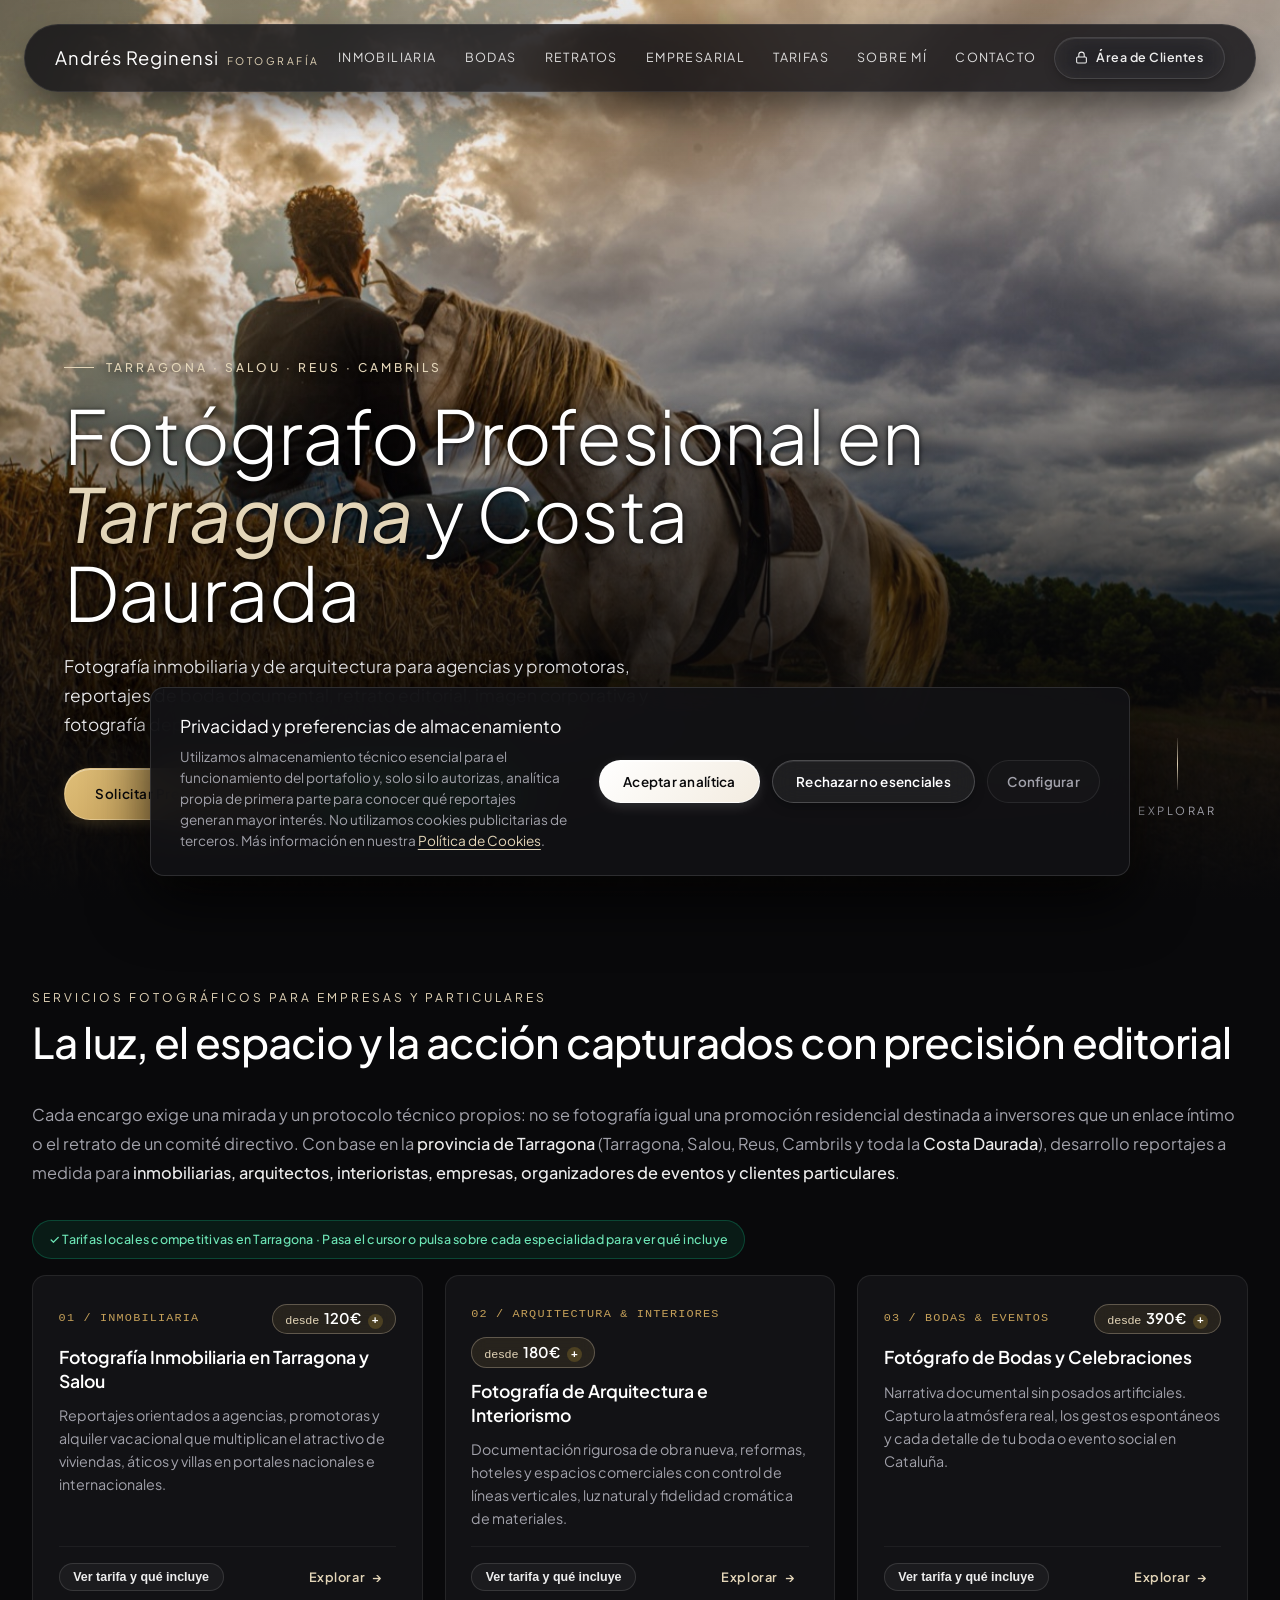
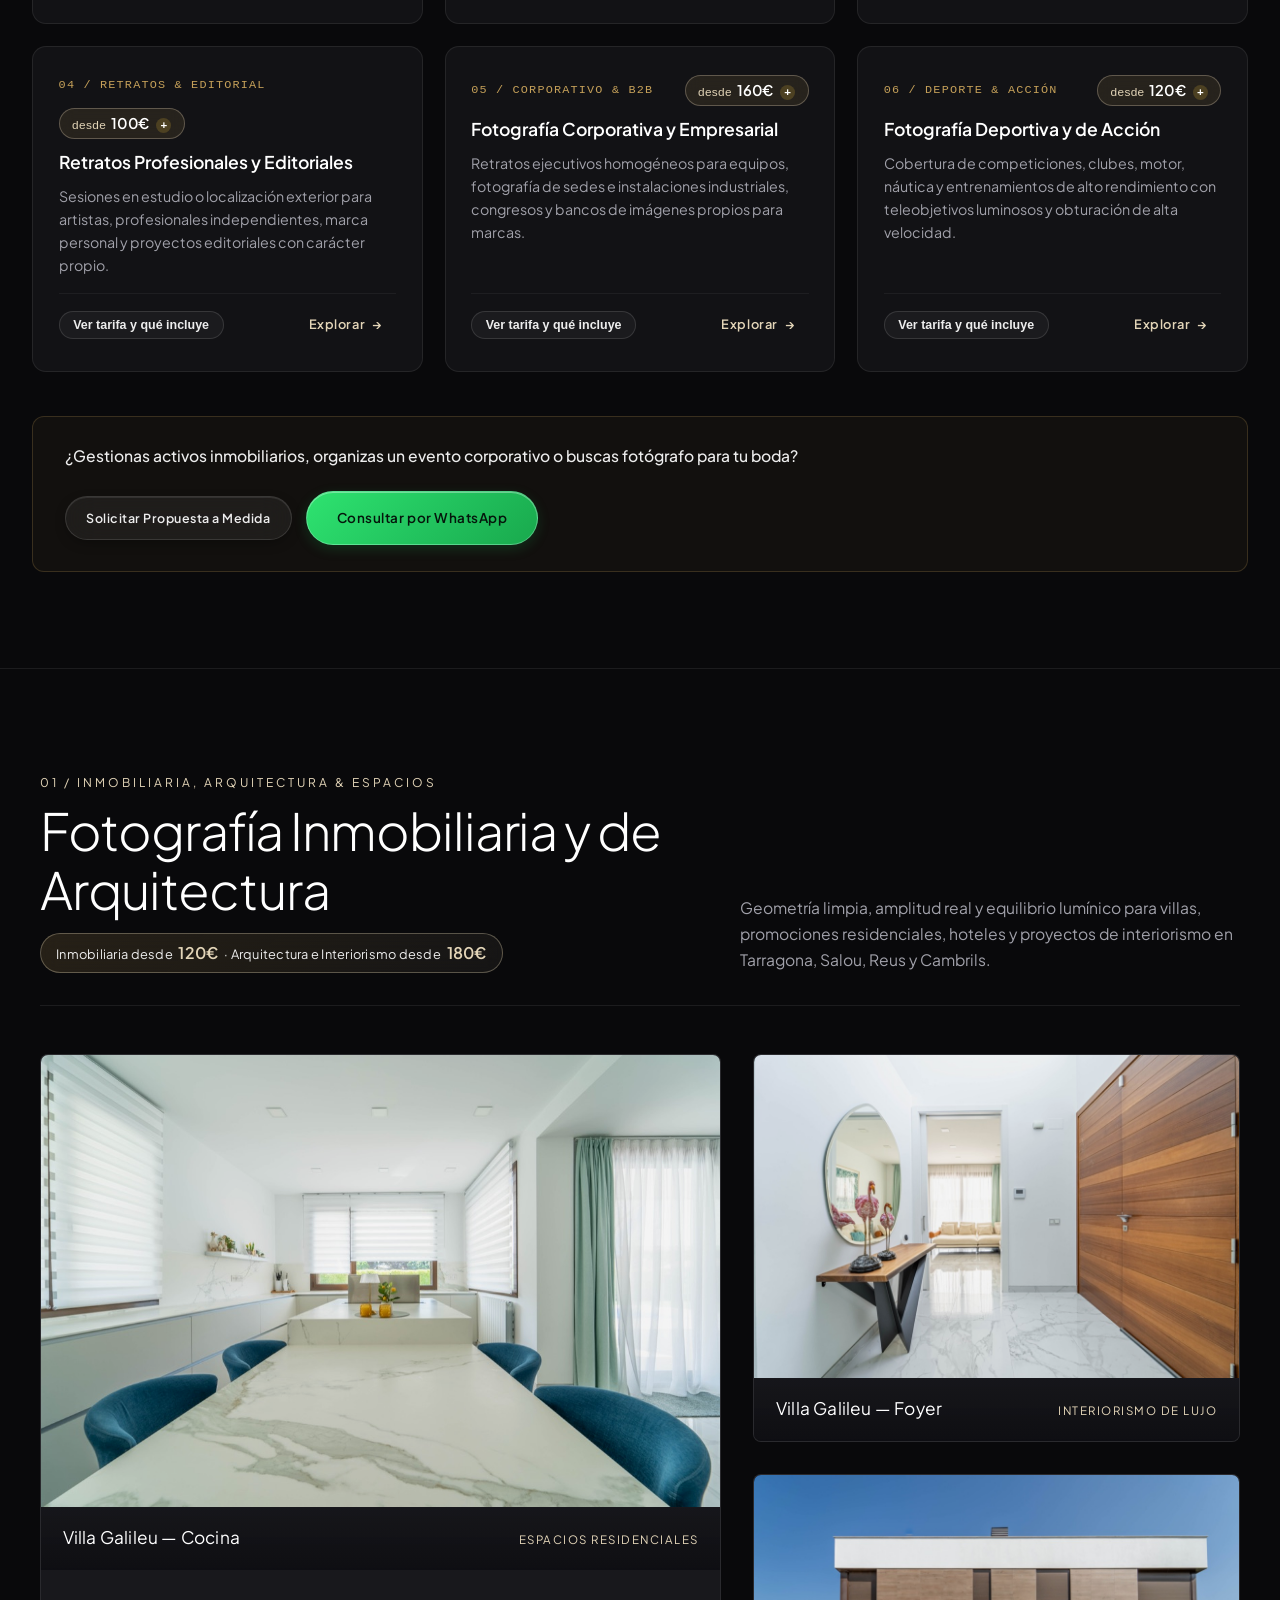
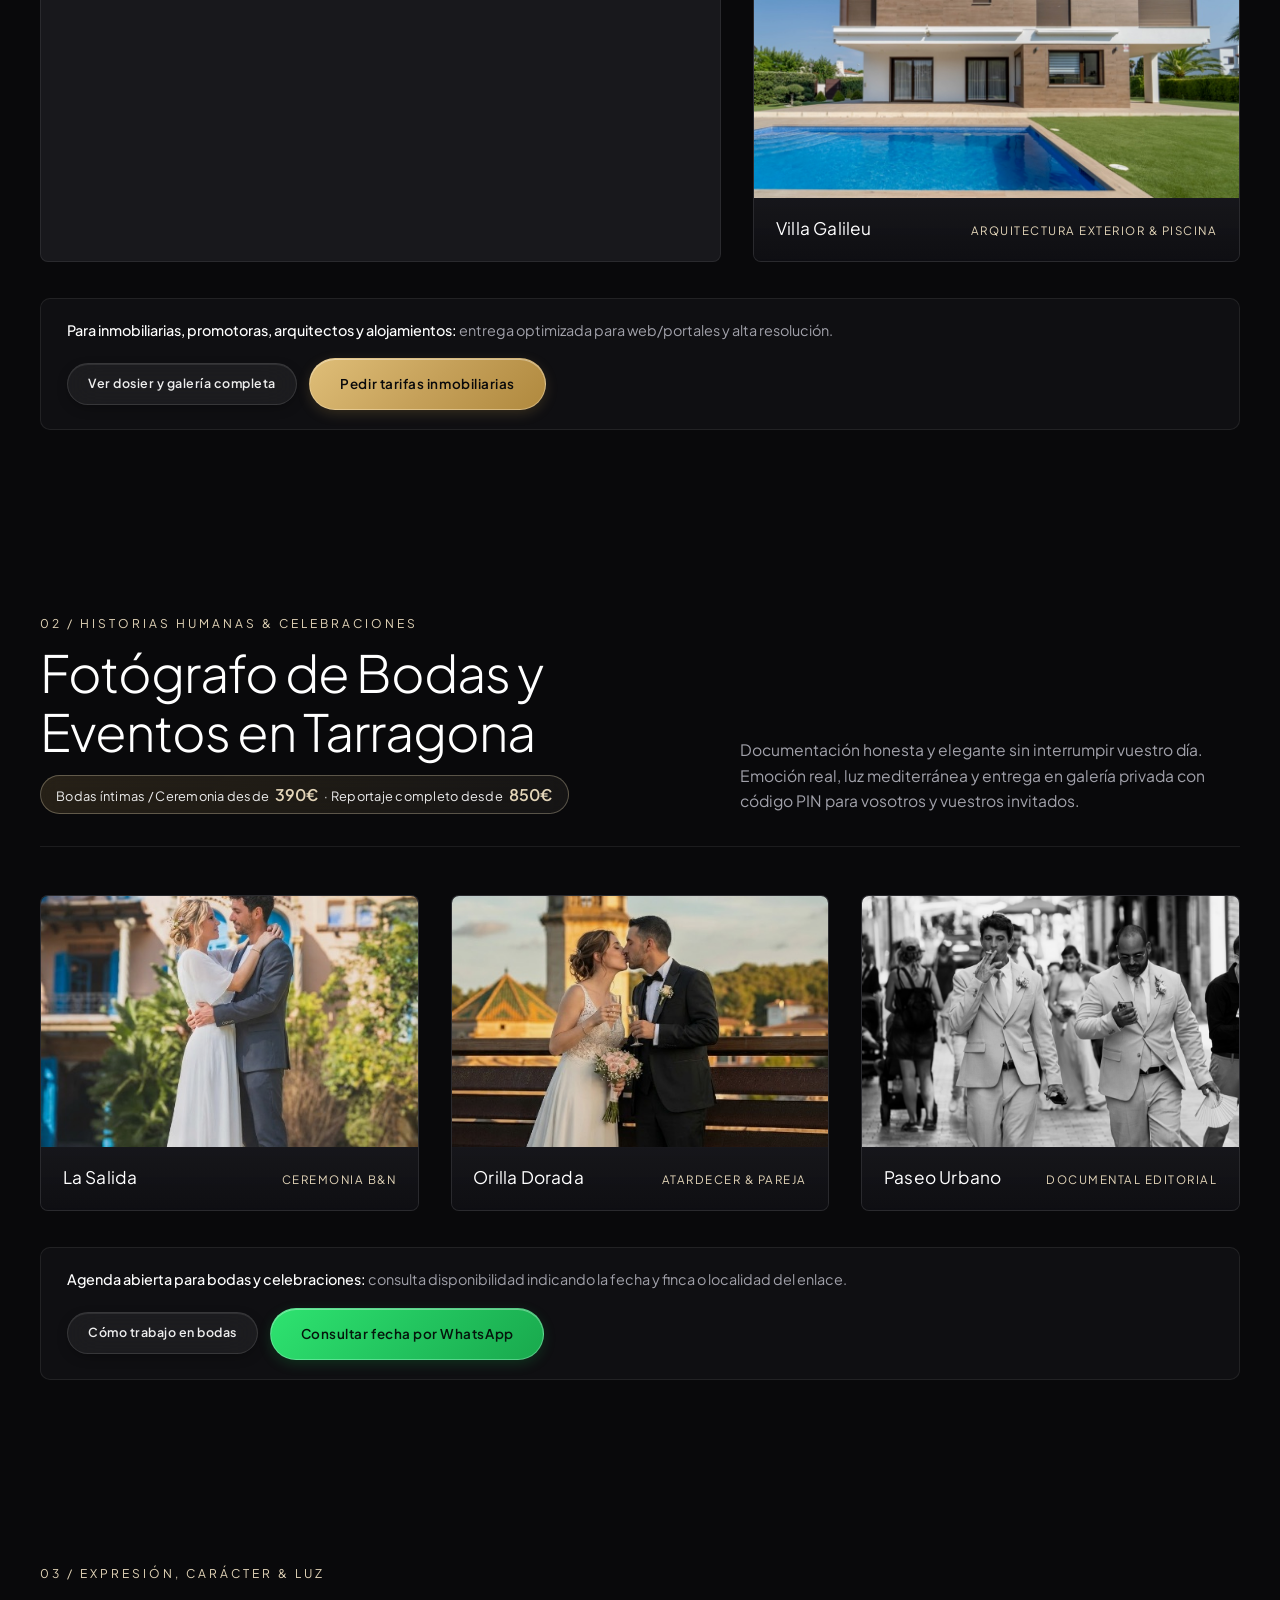
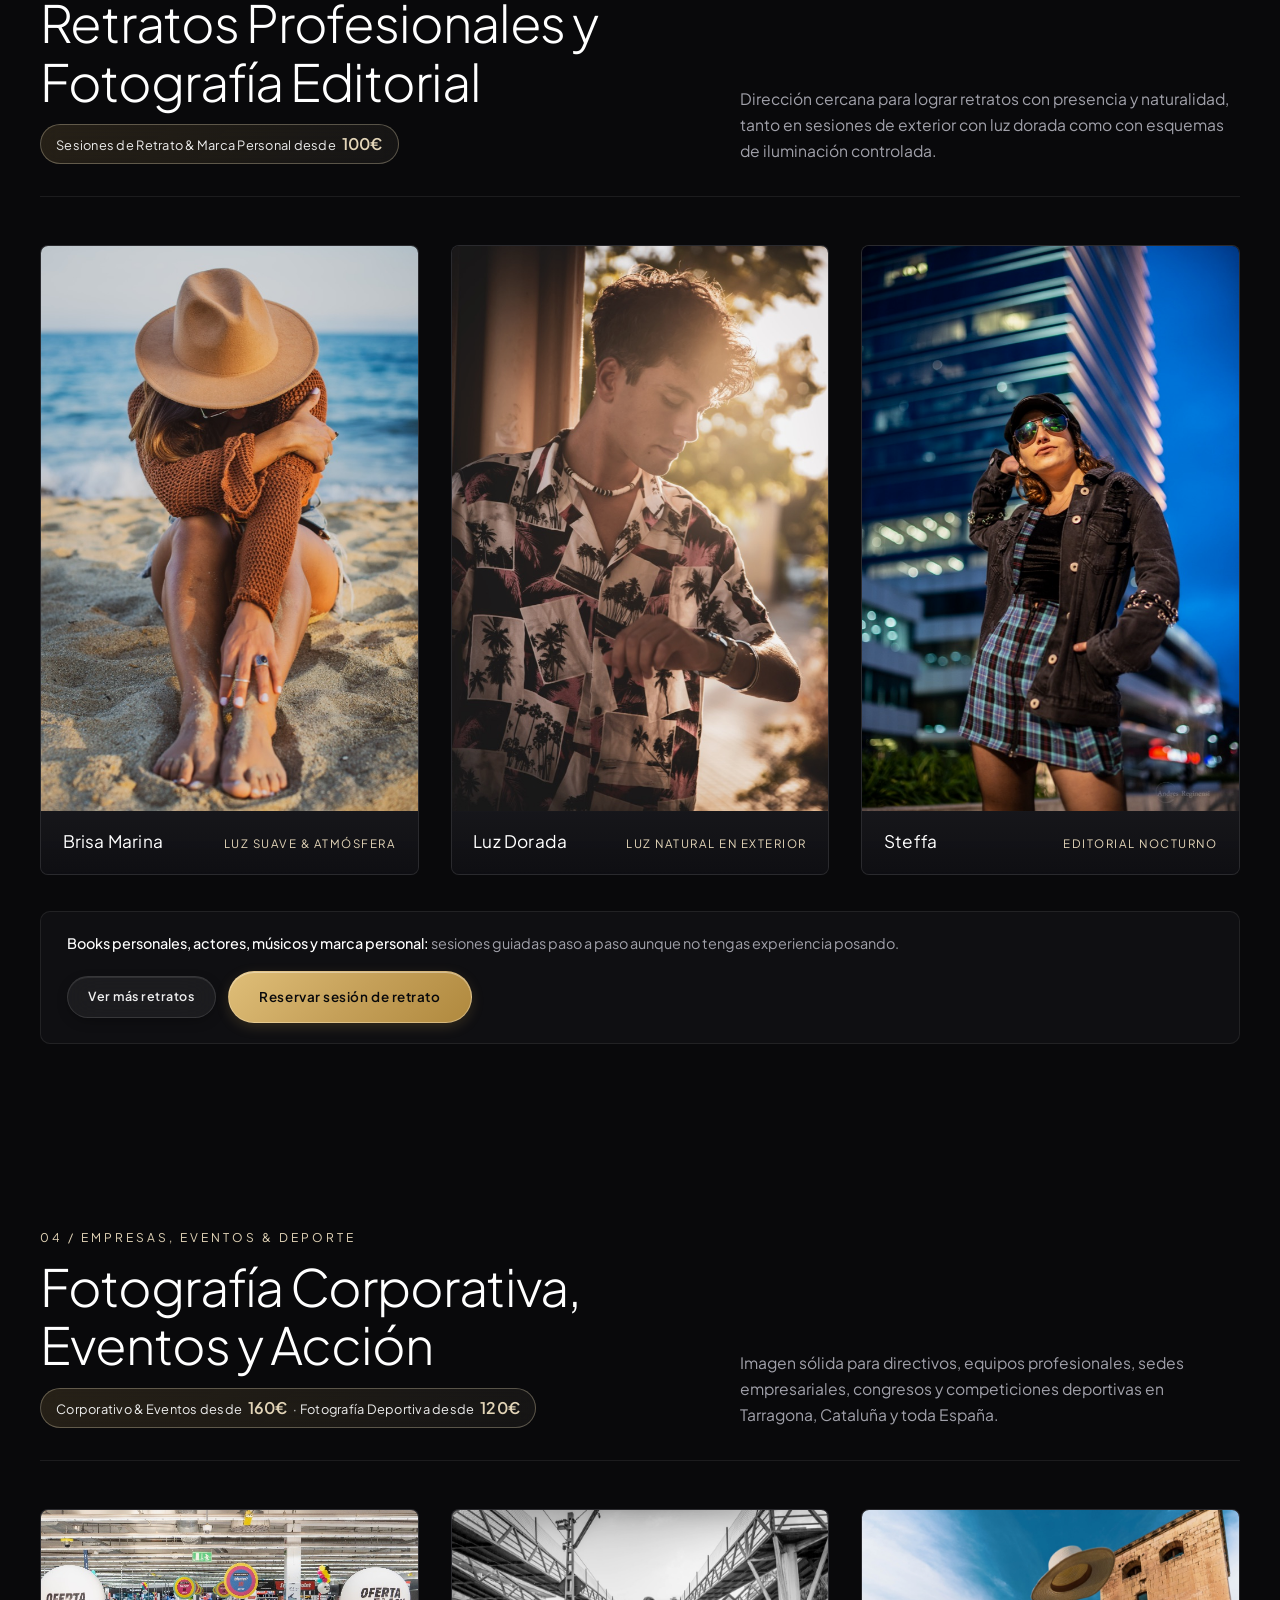
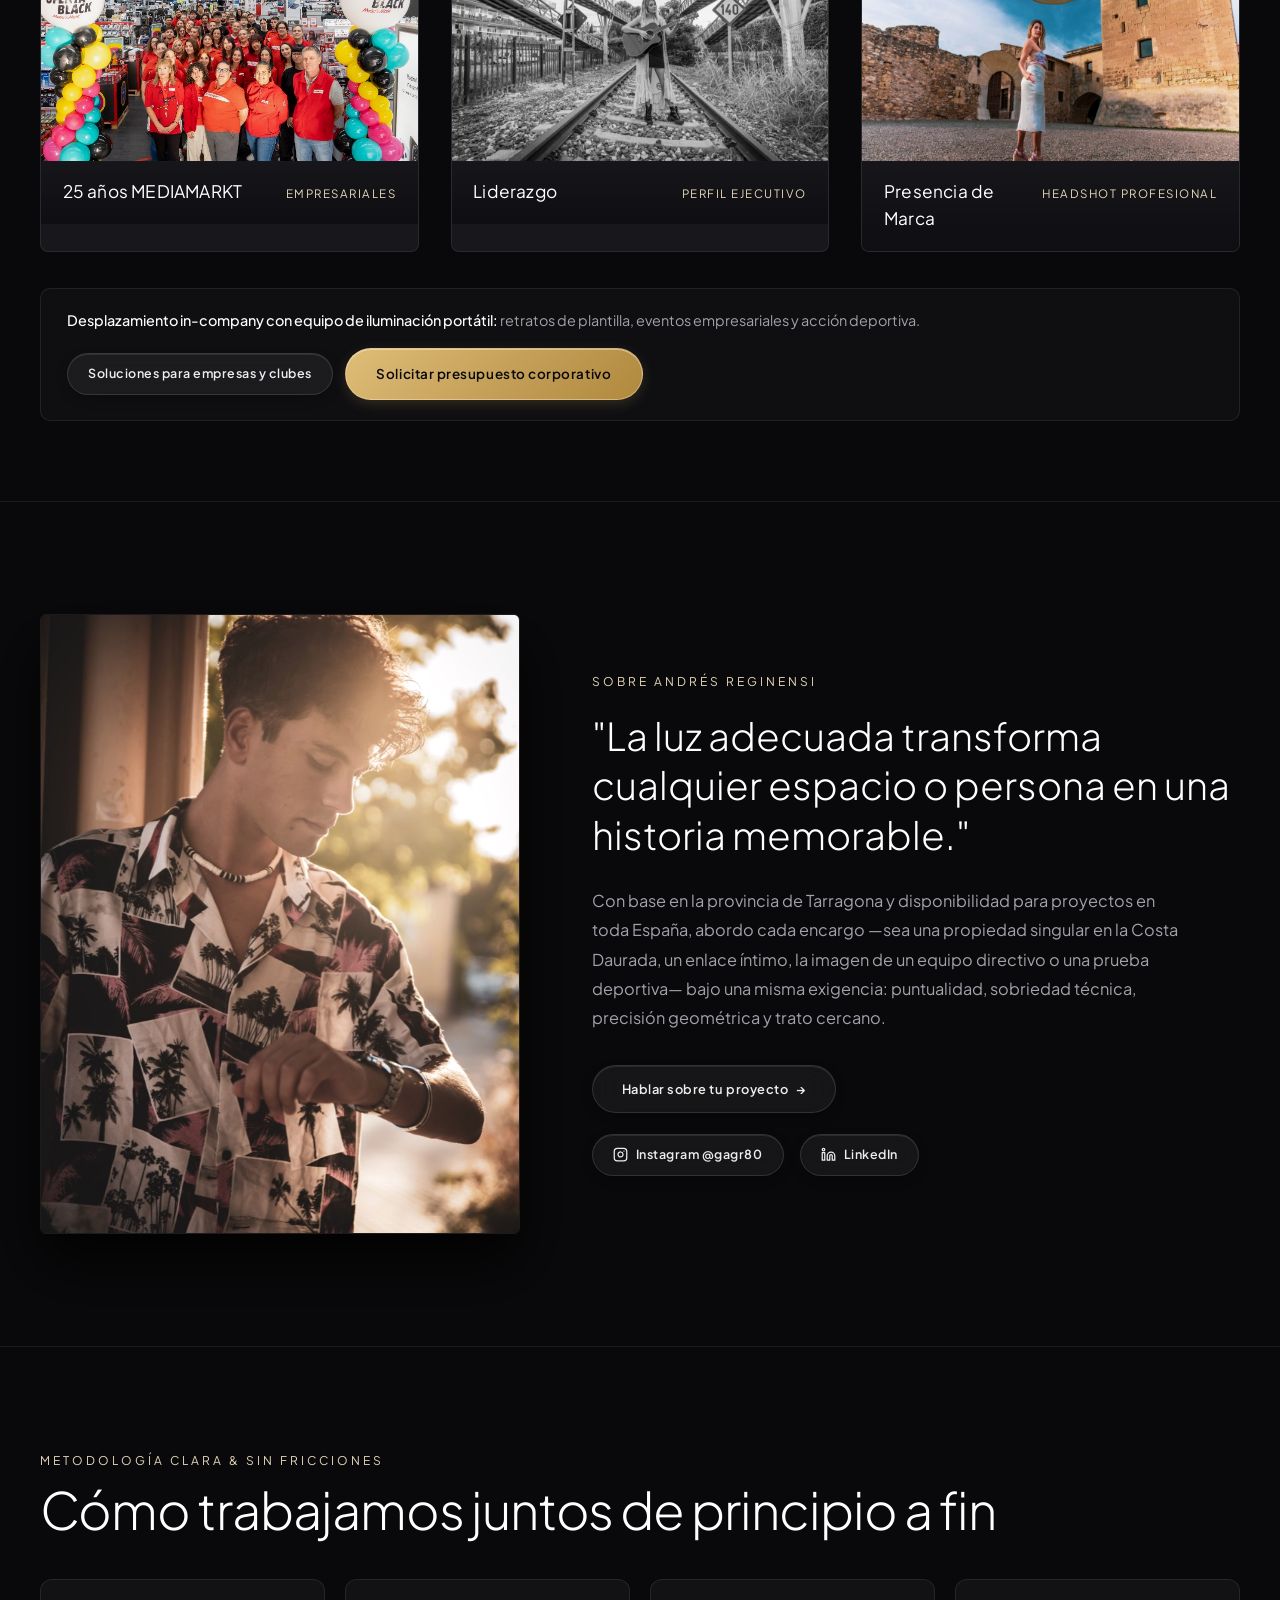
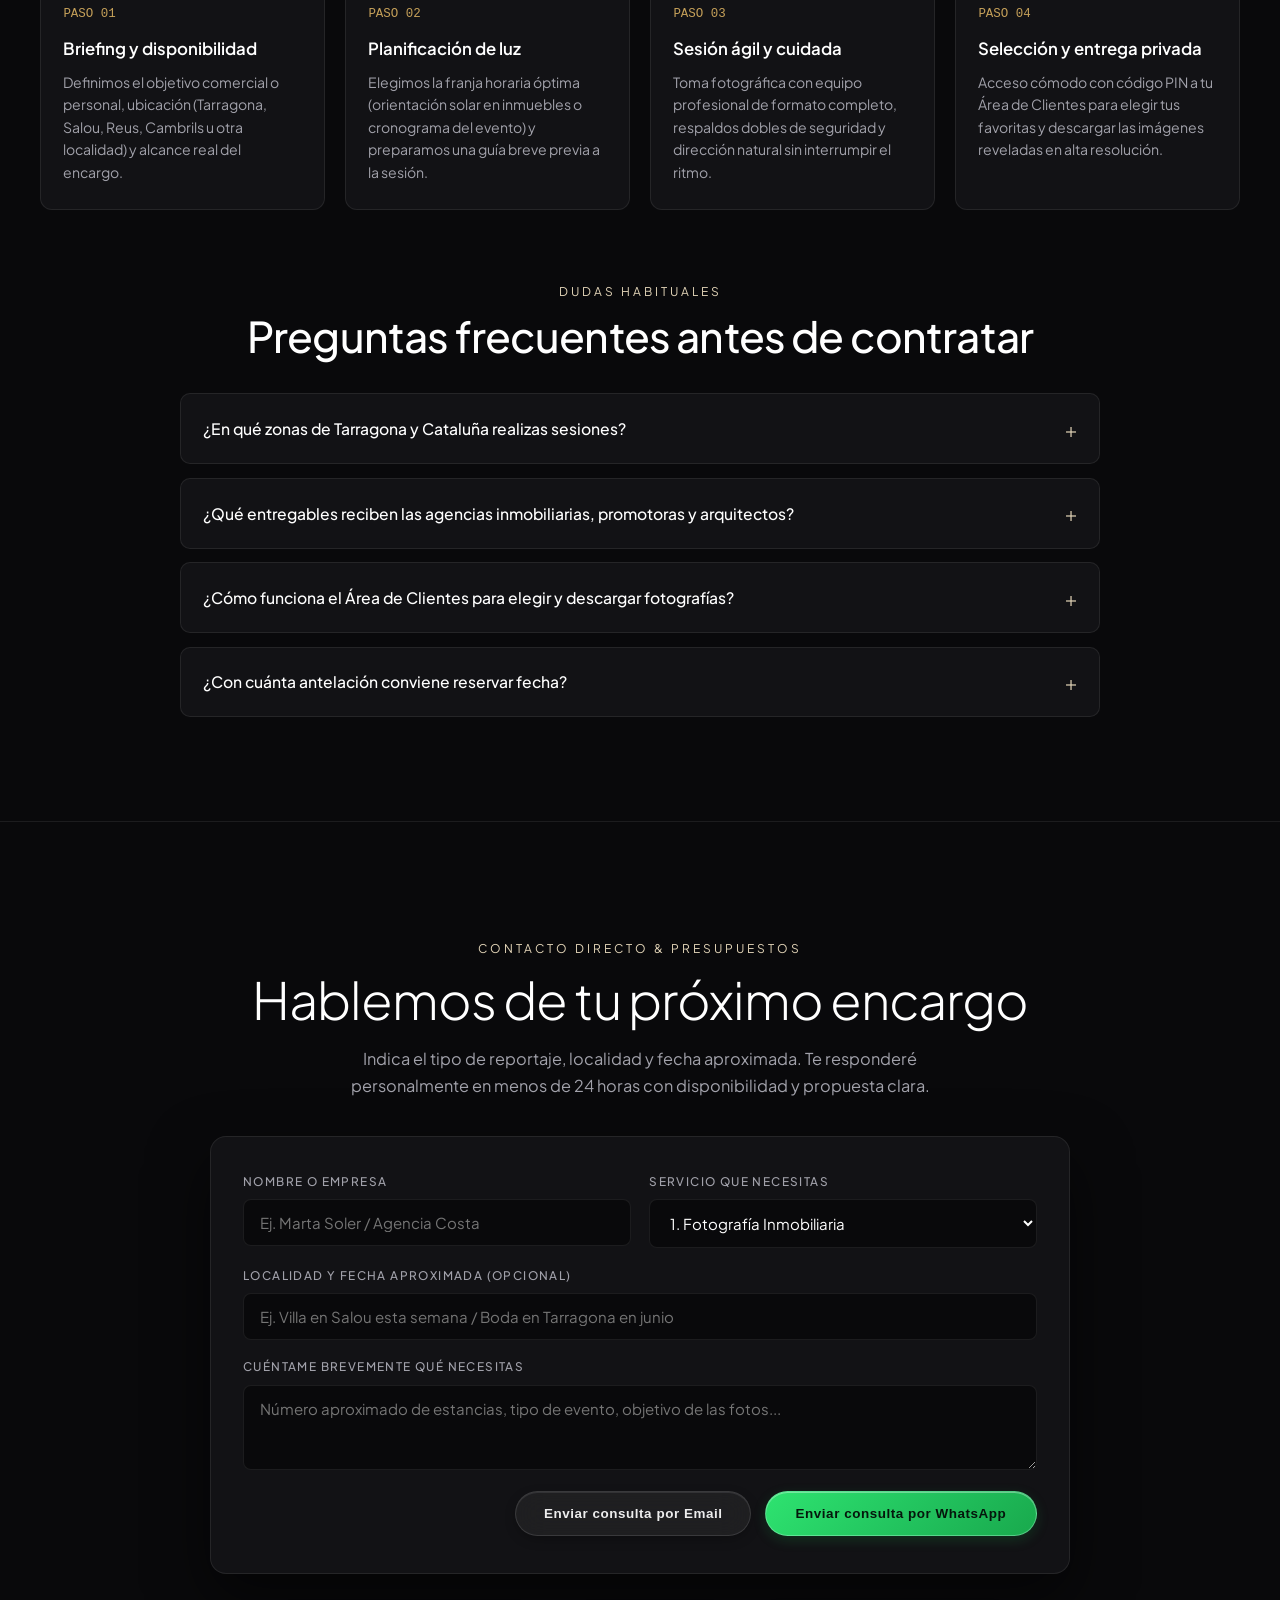
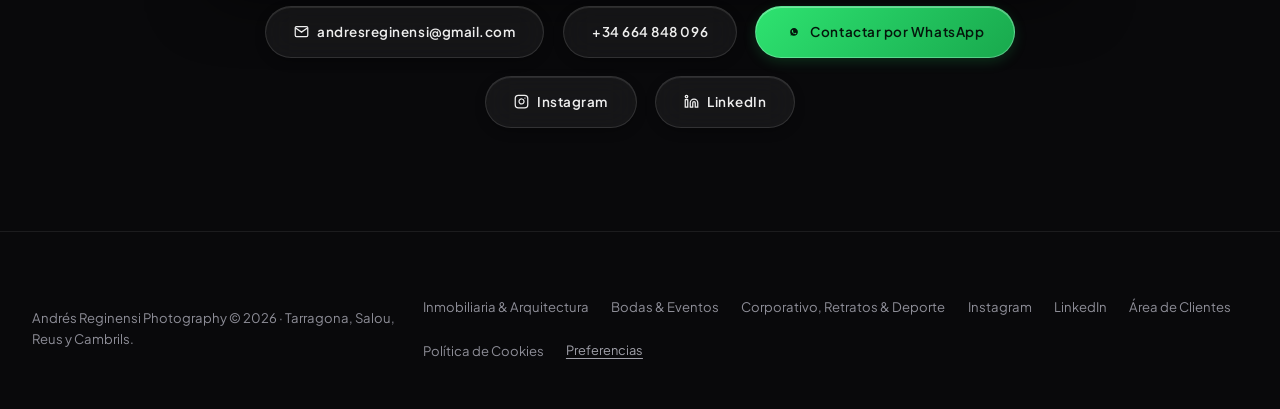
==== index.html @ 85770d1a "feat(pricing): integrate tariffs as interactive popups over the 6 discipline squares" ====
<!DOCTYPE html>
<html lang="es">
<head>
  <meta charset="UTF-8">
  <meta name="viewport" content="width=device-width, initial-scale=1.0">
  <meta name="description" content="Andrés Reginensi Photography: fotógrafo profesional en Tarragona, Salou, Reus y Cambrils. Fotografía inmobiliaria, arquitectura, bodas, retrato profesional, corporativa y deportiva.">
  <title>Fotógrafo Profesional en Tarragona, Salou y Costa Daurada | Andrés Reginensi</title>
  <link rel="canonical" href="https://andresreginensi.es/">

  <!-- Open Graph / WhatsApp / LinkedIn -->
  <meta property="og:type" content="website">
  <meta property="og:site_name" content="Andrés Reginensi Photography">
  <meta property="og:url" content="https://andresreginensi.es/">
  <meta property="og:title" content="Fotógrafo Profesional en Tarragona y Costa Daurada | Andrés Reginensi">
  <meta property="og:description" content="Fotografía inmobiliaria y arquitectura, reportajes de boda documental, retrato editorial, imagen corporativa y fotografía deportiva en la provincia de Tarragona.">
  <meta property="og:image" content="https://andresreginensi.es/assets/images/portada-1280w.jpg">
  <meta property="og:image:width" content="1280">
  <meta property="og:image:height" content="854">
  <meta property="og:image:alt" content="Retrato ecuestre editorial al atardecer por Andrés Reginensi Photography">
  <meta property="og:locale" content="es_ES">

  <!-- Tarjeta para compartir en redes -->
  <meta name="twitter:card" content="summary_large_image">
  <meta name="twitter:title" content="Fotógrafo Profesional en Tarragona y Costa Daurada | Andrés Reginensi">
  <meta name="twitter:description" content="Fotografía inmobiliaria, arquitectura, bodas, retrato profesional, empresas y deporte en Tarragona, Salou, Reus y Cambrils.">
  <meta name="twitter:image" content="https://andresreginensi.es/assets/images/portada-1280w.jpg">

  <!-- Datos Estructurados JSON-LD (Schema.org: Negocio Local + Servicios + FAQ) -->
  <script type="application/ld+json">
  {
    "@context": "https://schema.org",
    "@graph": [
      {
        "@type": ["LocalBusiness", "ProfessionalService"],
        "@id": "https://andresreginensi.es/#localbusiness",
        "name": "Andrés Reginensi Photography",
        "url": "https://andresreginensi.es/",
        "image": "https://andresreginensi.es/assets/images/portada-1280w.jpg",
        "telephone": "+34664848096",
        "email": "andresreginensi@gmail.com",
        "description": "Servicios de fotografía profesional en la provincia de Tarragona y Costa Daurada para agencias inmobiliarias, arquitectos, empresas, eventos y clientes particulares.",
        "address": {
          "@type": "PostalAddress",
          "addressLocality": "Tarragona",
          "addressRegion": "Tarragona",
          "addressCountry": "ES"
        },
        "areaServed": [
          { "@type": "City", "name": "Tarragona" },
          { "@type": "City", "name": "Salou" },
          { "@type": "City", "name": "Reus" },
          { "@type": "City", "name": "Cambrils" },
          { "@type": "City", "name": "Vila-seca" },
          { "@type": "AdministrativeArea", "name": "Costa Daurada" },
          { "@type": "AdministrativeArea", "name": "Cataluña" },
          { "@type": "Country", "name": "España" }
        ],
        "serviceType": [
          "Fotografía inmobiliaria",
          "Fotografía de arquitectura e interiores",
          "Fotografía de bodas y eventos",
          "Retratos profesionales y editoriales",
          "Fotografía corporativa y empresarial",
          "Fotografía deportiva y de acción"
        ],
        "sameAs": [
          "https://www.instagram.com/gagr80",
          "https://www.linkedin.com/in/gagr80/"
        ]
      },
      {
        "@type": "FAQPage",
        "@id": "https://andresreginensi.es/#faq",
        "mainEntity": [
          {
            "@type": "Question",
            "name": "¿En qué localidades trabajas habitualmente?",
            "acceptedAnswer": {
              "@type": "Answer",
              "text": "Trabajo de forma habitual en toda la provincia de Tarragona y la Costa Daurada —incluyendo Tarragona capital, Salou, Reus, Cambrils y Vila-seca—, con disponibilidad de desplazamiento a Barcelona, resto de Cataluña y encargos en toda España."
            }
          },
          {
            "@type": "Question",
            "name": "¿Qué incluye un reportaje de fotografía inmobiliaria o de arquitectura?",
            "acceptedAnswer": {
              "@type": "Answer",
              "text": "Incluye asesoramiento previo de preparación del espacio, toma con ópticas gran angular sin distorsión, corrección geométrica de verticales, control de rango dinámico (interior y vistas exteriores equilibradas) y entrega de archivos listos tanto para portales inmobiliarios y web como en alta resolución editorial."
            }
          },
          {
            "@type": "Question",
            "name": "¿Cómo se revisan y entregan las fotografías a los clientes?",
            "acceptedAnswer": {
              "@type": "Answer",
              "text": "Cada cliente dispone de acceso mediante código PIN al Área de Clientes de la web, donde puede visualizar cómodamente su sesión, seleccionar sus fotografías favoritas desde móvil u ordenador y descargar los archivos finales editados en alta resolución."
            }
          },
          {
            "@type": "Question",
            "name": "¿Cómo puedo consultar disponibilidad de fecha y solicitar presupuesto?",
            "acceptedAnswer": {
              "@type": "Answer",
              "text": "Puedes completar el formulario rápido al pie de la página indicando el tipo de servicio, ubicación y fecha aproximada, o contactar directamente por WhatsApp (+34 664 848 096) o correo electrónico (andresreginensi@gmail.com). Recibirás respuesta personalizada en menos de 24 horas."
            }
          }
        ]
      }
    ]
  }
  </script>

  <!-- Prioridad de carga LCP responsiva -->
  <link
    rel="preload"
    as="image"
    href="assets/images/portada.jpg"
    imagesrcset="assets/images/portada-800w.jpg 800w, assets/images/portada-1280w.jpg 1280w, assets/images/portada.jpg 2200w"
    imagesizes="100vw"
    fetchpriority="high"
  >

  <link rel="preconnect" href="https://fonts.googleapis.com">
  <link rel="preconnect" href="https://fonts.gstatic.com" crossorigin>
  <link href="https://fonts.googleapis.com/css2?family=Inter:wght@300;400;500;600&family=Plus+Jakarta+Sans:ital,wght@0,300;0,400;0,500;0,600;0,700;1,300;1,400&display=swap" rel="stylesheet">

  <link rel="stylesheet" href="assets/css/main.css?v=4">
  <link rel="stylesheet" href="assets/css/cookies.css?v=4">
</head>
<body>
  <a href="#contenido-principal" class="skip-link">Saltar al contenido principal</a>

  <!-- Navegación Flotante Minimalista -->
  <header class="site-header">
    <div class="header-inner">
      <a href="index.html" class="brand-logo" aria-label="Andrés Reginensi Fotografía — Inicio">
        <span class="brand-title">Andrés Reginensi</span>
        <span class="brand-subtitle">Fotografía</span>
      </a>

      <nav class="main-nav desktop-nav" aria-label="Navegación principal">
        <a href="#realestate" class="nav-link">Inmobiliaria</a>
        <a href="#bodas" class="nav-link">Bodas</a>
        <a href="#retratos" class="nav-link">Retratos</a>
        <a href="#empresarial" class="nav-link">Empresarial</a>
        <a href="#tarifas" class="nav-link">Tarifas</a>
        <a href="#sobre-mi" class="nav-link">Sobre Mí</a>
        <a href="#contacto" class="nav-link">Contacto</a>
      </nav>

      <div class="header-actions">
        <a href="proofing.html" class="btn-client-access desktop-only">
          <svg width="13" height="13" viewBox="0 0 24 24" fill="none" stroke="currentColor" stroke-width="2" aria-hidden="true">
            <rect x="3" y="11" width="18" height="11" rx="2" ry="2"></rect>
            <path d="M7 11V7a5 5 0 0 1 10 0v4"></path>
          </svg>
          Área de Clientes
        </a>

        <button type="button" class="mobile-menu-toggle" id="mobile-menu-toggle" aria-label="Abrir menú de navegación" aria-expanded="false" aria-controls="mobile-nav-drawer">
          <span class="hamburger-bar"></span>
          <span class="hamburger-bar"></span>
          <span class="hamburger-bar"></span>
        </button>
      </div>
    </div>
  </header>

  <!-- Cajón / Menú Móvil Fullscreen -->
  <div class="mobile-nav-drawer" id="mobile-nav-drawer" aria-hidden="true">
    <div class="mobile-nav-backdrop" id="mobile-nav-backdrop"></div>
    <div class="mobile-nav-panel">
      <div class="mobile-nav-top">
        <div class="brand-logo">
          <span class="brand-title">Andrés Reginensi</span>
          <span class="brand-subtitle">Fotografía</span>
        </div>
        <button type="button" class="mobile-nav-close" id="mobile-nav-close" aria-label="Cerrar menú">&times;</button>
      </div>

      <nav class="mobile-nav-links" aria-label="Menú móvil">
        <a href="#realestate" class="mobile-nav-link">
          <span class="nav-idx">01</span>
          <span class="nav-name">Inmobiliaria &amp; Arquitectura</span>
        </a>
        <a href="#bodas" class="mobile-nav-link">
          <span class="nav-idx">02</span>
          <span class="nav-name">Bodas &amp; Eventos</span>
        </a>
        <a href="#retratos" class="mobile-nav-link">
          <span class="nav-idx">03</span>
          <span class="nav-name">Retratos &amp; Editorial</span>
        </a>
        <a href="#empresarial" class="mobile-nav-link">
          <span class="nav-idx">04</span>
          <span class="nav-name">Corporativo &amp; Acción</span>
        </a>
        <a href="#tarifas" class="mobile-nav-link">
          <span class="nav-idx">05</span>
          <span class="nav-name">Tarifas &amp; Packs</span>
        </a>
        <a href="#sobre-mi" class="mobile-nav-link">
          <span class="nav-idx">06</span>
          <span class="nav-name">Sobre Mí</span>
        </a>
        <a href="#contacto" class="mobile-nav-link">
          <span class="nav-idx">07</span>
          <span class="nav-name">Presupuesto &amp; Contacto</span>
        </a>
      </nav>

      <div class="mobile-nav-actions">
        <a href="proofing.html" class="btn-mobile-client">
          <svg width="15" height="15" viewBox="0 0 24 24" fill="none" stroke="currentColor" stroke-width="2" aria-hidden="true">
            <rect x="3" y="11" width="18" height="11" rx="2" ry="2"></rect>
            <path d="M7 11V7a5 5 0 0 1 10 0v4"></path>
          </svg>
          Área de Clientes (Selección)
        </a>
        <a href="https://wa.me/34664848096?text=Hola%20Andr%C3%A9s,%20me%20gustar%C3%ADa%20consultar%20un%20presupuesto" class="btn-mobile-whatsapp" target="_blank" rel="noopener">
          <svg width="16" height="16" viewBox="0 0 24 24" fill="currentColor" aria-hidden="true">
            <path d="M12.031 6.172c-3.181 0-5.767 2.586-5.768 5.766-.001 1.298.38 2.27 1.019 3.287l-.582 2.128 2.182-.573c.978.58 1.911.928 3.145.929 3.178 0 5.767-2.587 5.768-5.766.001-3.187-2.575-5.77-5.764-5.771zm3.392 8.244c-.144.405-.837.774-1.17.824-.312.045-.694.067-2.072-.502-1.637-.677-2.704-2.34-2.787-2.451-.082-.111-.664-.882-.664-1.682 0-.8.419-1.194.568-1.354.149-.16.326-.2.435-.2.11 0 .219.001.315.006.102.005.239-.039.373.284.144.35.49 1.194.533 1.282.043.088.072.19.014.305-.058.115-.087.187-.174.289-.087.102-.183.228-.261.306-.088.087-.179.182-.077.357.102.175.454.748.974 1.211.669.596 1.233.78 1.408.868.175.088.277.073.38-.044.102-.117.437-.51.554-.685.117-.175.233-.146.393-.087.16.058 1.017.48 1.192.568.175.088.291.131.335.204.044.073.044.423-.1 1.028z"/>
          </svg>
          Chatear por WhatsApp
        </a>
        <div style="display: grid; grid-template-columns: 1fr 1fr; gap: 0.65rem;">
          <a href="https://www.instagram.com/gagr80" class="btn-mobile-client" target="_blank" rel="noopener noreferrer" aria-label="Instagram de Andrés Reginensi">
            Instagram
          </a>
          <a href="https://www.linkedin.com/in/gagr80/" class="btn-mobile-client" target="_blank" rel="noopener noreferrer" aria-label="LinkedIn de Andrés Reginensi">
            LinkedIn
          </a>
        </div>
      </div>
    </div>
  </div>

  <main id="contenido-principal">
    <!-- HERO CINEMÁTICO INMERSIVO -->
    <section class="hero-section">
      <div class="hero-backdrop">
        <img
          src="assets/images/portada.jpg"
          srcset="assets/images/portada-800w.jpg 800w, assets/images/portada-1280w.jpg 1280w, assets/images/portada.jpg 2200w"
          sizes="100vw"
          alt="Retrato editorial junto a un caballo blanco al atardecer por Andrés Reginensi"
          width="2200"
          height="1468"
          fetchpriority="high"
          decoding="async"
        >
      </div>
      <div class="hero-overlay"></div>

      <div class="hero-content">
        <div class="hero-title-group">
          <span class="hero-meta">Tarragona · Salou · Reus · Cambrils</span>
          <h1 class="hero-headline">
            Fotógrafo Profesional en <em>Tarragona</em> y Costa Daurada
          </h1>
          <p class="hero-description">
            Fotografía inmobiliaria y de arquitectura para agencias y promotoras, reportajes de boda documental, retrato editorial, imagen corporativa y fotografía deportiva con rigor técnico y estética contemporánea.
          </p>
          <div class="hero-cta-row">
            <a href="#contacto" class="btn-primary-gold" data-track="hero_cta_quote">Solicitar Presupuesto <span class="btn-arrow" aria-hidden="true">&rarr;</span></a>
            <a href="https://wa.me/34664848096?text=Hola%20Andr%C3%A9s,%20me%20gustar%C3%ADa%20consultar%20disponibilidad%20y%20presupuesto" target="_blank" rel="noopener" class="btn-whatsapp-action" data-track="hero_cta_whatsapp">WhatsApp Directo <span class="btn-arrow" aria-hidden="true">&rarr;</span></a>
          </div>
        </div>

        <a href="#sobre-el-estudio" class="scroll-indicator" aria-label="Descubrir servicios fotográficos">
          <div class="scroll-line"></div>
          <span>Explorar</span>
        </a>
      </div>
    </section>

    <!-- INTRODUCCIÓN SEO & 6 SERVICIOS PRINCIPALES -->
    <section class="seo-intro-section" id="sobre-el-estudio">
      <div class="seo-intro-container reveal">
        <div class="seo-intro-header">
          <span class="discipline-index">Servicios Fotográficos para Empresas y Particulares</span>
          <h2 class="seo-intro-title">La luz, el espacio y la acción capturados con precisión editorial</h2>
        </div>

        <div class="seo-intro-body">
          <p>
            Cada encargo exige una mirada y un protocolo técnico propios: no se fotografía igual una promoción residencial destinada a inversores que un enlace íntimo o el retrato de un comité directivo. Con base en la <strong>provincia de Tarragona</strong> (Tarragona, Salou, Reus, Cambrils y toda la <strong>Costa Daurada</strong>), desarrollo reportajes a medida para <strong>inmobiliarias, arquitectos, interioristas, empresas, organizadores de eventos y clientes particulares</strong>.
          </p>

          <div class="seo-cards-toolbar" id="tarifas">
            <span class="pricing-market-badge">&#10003; Tarifas locales competitivas en Tarragona &middot; Pasa el cursor o pulsa sobre cada especialidad para ver qué incluye</span>
          </div>

          <div class="seo-cards-grid">
            <!-- 01 / INMOBILIARIA -->
            <article class="seo-card" tabindex="0">
              <div>
                <div class="seo-card-top">
                  <span class="seo-card-num">01 / INMOBILIARIA</span>
                  <button type="button" class="price-pill" data-popup-trigger aria-expanded="false">desde <strong>120€</strong> <span class="price-pill-plus" aria-hidden="true">+</span></button>
                </div>
                <h3 class="seo-card-h3">Fotografía Inmobiliaria en Tarragona y Salou</h3>
                <p>Reportajes orientados a agencias, promotoras y alquiler vacacional que multiplican el atractivo de viviendas, áticos y villas en portales nacionales e internacionales.</p>
              </div>
              <div class="seo-card-footer">
                <button type="button" class="seo-card-tariff-btn" data-popup-trigger>Ver tarifa y qué incluye</button>
                <a href="fotografia-inmobiliaria-tarragona.html" class="seo-card-link">Explorar <span class="btn-arrow" aria-hidden="true">&rarr;</span></a>
              </div>

              <!-- POP-UP DE TARIFA SOBRE EL CUADRADO 01 -->
              <div class="seo-card-popup" role="dialog" aria-label="Tarifa Fotografía Inmobiliaria">
                <div>
                  <div class="seo-popup-header">
                    <span class="seo-card-num">01 / TARIFA INMOBILIARIA</span>
                    <button type="button" class="seo-popup-close" data-popup-close aria-label="Cerrar detalle de tarifa">&times;</button>
                  </div>
                  <div class="seo-popup-price-row">
                    <span class="pricing-from">desde</span>
                    <span class="pricing-value">120€</span>
                    <span class="pricing-unit">/ inmueble</span>
                  </div>
                  <p class="seo-popup-desc">Para agencias inmobiliarias, propietarios y alquiler vacacional en Tarragona y Costa Daurada.</p>
                  <ul class="pricing-features">
                    <li>Ópticas gran angular sin distorsión y verticales corregidas</li>
                    <li>Control de rango dinámico (interior y vistas exteriores)</li>
                    <li>Doble entrega: web/portales (Idealista, Airbnb) + Alta Res.</li>
                    <li>Descuentos por volumen para carteras de agencias</li>
                  </ul>
                </div>
                <div class="seo-popup-actions">
                  <a href="#contacto" class="btn-primary-gold seo-popup-cta" data-select-service="Fotografía Inmobiliaria / Arquitectura">Solicitar esta tarifa <span class="btn-arrow" aria-hidden="true">&rarr;</span></a>
                  <a href="fotografia-inmobiliaria-tarragona.html" class="seo-popup-sublink">Ver galería completa</a>
                </div>
              </div>
            </article>

            <!-- 02 / ARQUITECTURA & INTERIORES -->
            <article class="seo-card" tabindex="0">
              <div>
                <div class="seo-card-top">
                  <span class="seo-card-num">02 / ARQUITECTURA &amp; INTERIORES</span>
                  <button type="button" class="price-pill" data-popup-trigger aria-expanded="false">desde <strong>180€</strong> <span class="price-pill-plus" aria-hidden="true">+</span></button>
                </div>
                <h3 class="seo-card-h3">Fotografía de Arquitectura e Interiorismo</h3>
                <p>Documentación rigurosa de obra nueva, reformas, hoteles y espacios comerciales con control de líneas verticales, luz natural y fidelidad cromática de materiales.</p>
              </div>
              <div class="seo-card-footer">
                <button type="button" class="seo-card-tariff-btn" data-popup-trigger>Ver tarifa y qué incluye</button>
                <a href="fotografia-inmobiliaria-tarragona.html#arquitectura-interiores" class="seo-card-link">Explorar <span class="btn-arrow" aria-hidden="true">&rarr;</span></a>
              </div>

              <!-- POP-UP DE TARIFA SOBRE EL CUADRADO 02 -->
              <div class="seo-card-popup" role="dialog" aria-label="Tarifa Fotografía de Arquitectura e Interiorismo">
                <div>
                  <div class="seo-popup-header">
                    <span class="seo-card-num">02 / TARIFA ARQUITECTURA</span>
                    <button type="button" class="seo-popup-close" data-popup-close aria-label="Cerrar detalle de tarifa">&times;</button>
                  </div>
                  <div class="seo-popup-price-row">
                    <span class="pricing-from">desde</span>
                    <span class="pricing-value">180€</span>
                    <span class="pricing-unit">/ proyecto</span>
                  </div>
                  <p class="seo-popup-desc">Reportajes de autor para estudios de arquitectura, interioristas, constructoras, villas y hoteles.</p>
                  <ul class="pricing-features">
                    <li>Planificación según orientación solar y hora azul / crepúsculo</li>
                    <li>Vistas generales y encuadres de detalle constructivo</li>
                    <li>Fidelidad cromática de materiales e iluminación técnica</li>
                    <li>Entrega en alta resolución para dosieres, prensa y premios</li>
                  </ul>
                </div>
                <div class="seo-popup-actions">
                  <a href="#contacto" class="btn-primary-gold seo-popup-cta" data-select-service="Fotografía Inmobiliaria / Arquitectura">Solicitar esta tarifa <span class="btn-arrow" aria-hidden="true">&rarr;</span></a>
                  <a href="fotografia-inmobiliaria-tarragona.html#arquitectura-interiores" class="seo-popup-sublink">Ver proyectos</a>
                </div>
              </div>
            </article>

            <!-- 03 / BODAS & EVENTOS -->
            <article class="seo-card" tabindex="0">
              <div>
                <div class="seo-card-top">
                  <span class="seo-card-num">03 / BODAS &amp; EVENTOS</span>
                  <button type="button" class="price-pill" data-popup-trigger aria-expanded="false">desde <strong>390€</strong> <span class="price-pill-plus" aria-hidden="true">+</span></button>
                </div>
                <h3 class="seo-card-h3">Fotógrafo de Bodas y Celebraciones</h3>
                <p>Narrativa documental sin posados artificiales. Capturo la atmósfera real, los gestos espontáneos y cada detalle de tu boda o evento social en Cataluña.</p>
              </div>
              <div class="seo-card-footer">
                <button type="button" class="seo-card-tariff-btn" data-popup-trigger>Ver tarifa y qué incluye</button>
                <a href="fotografo-bodas-tarragona.html" class="seo-card-link">Explorar <span class="btn-arrow" aria-hidden="true">&rarr;</span></a>
              </div>

              <!-- POP-UP DE TARIFA SOBRE EL CUADRADO 03 -->
              <div class="seo-card-popup" role="dialog" aria-label="Tarifa Fotografía de Bodas y Eventos">
                <div>
                  <div class="seo-popup-header">
                    <span class="seo-card-num">03 / TARIFA BODAS &amp; EVENTOS</span>
                    <button type="button" class="seo-popup-close" data-popup-close aria-label="Cerrar detalle de tarifa">&times;</button>
                  </div>
                  <div class="seo-popup-price-row">
                    <span class="pricing-from">desde</span>
                    <span class="pricing-value">390€</span>
                    <span class="pricing-unit">íntima &middot; completa desde 850€</span>
                  </div>
                  <p class="seo-popup-desc">Cobertura documental y espontánea en masías, fincas y ceremonias en Tarragona y Cataluña.</p>
                  <ul class="pricing-features">
                    <li>Boda íntima / civil (desde 390€) o día completo (desde 850€)</li>
                    <li>Reunión previa y planificación personalizada sin prisas</li>
                    <li>Edición individual en color y blanco y negro atemporal</li>
                    <li>Galería privada con PIN en alta resolución sin marcas de agua</li>
                  </ul>
                </div>
                <div class="seo-popup-actions">
                  <a href="#contacto" class="btn-primary-gold seo-popup-cta" data-select-service="Reportaje de Boda / Evento Social">Consultar fecha y tarifa <span class="btn-arrow" aria-hidden="true">&rarr;</span></a>
                  <a href="fotografo-bodas-tarragona.html" class="seo-popup-sublink">Ver bodas</a>
                </div>
              </div>
            </article>

            <!-- 04 / RETRATOS & EDITORIAL -->
            <article class="seo-card" tabindex="0">
              <div>
                <div class="seo-card-top">
                  <span class="seo-card-num">04 / RETRATOS &amp; EDITORIAL</span>
                  <button type="button" class="price-pill" data-popup-trigger aria-expanded="false">desde <strong>100€</strong> <span class="price-pill-plus" aria-hidden="true">+</span></button>
                </div>
                <h3 class="seo-card-h3">Retratos Profesionales y Editoriales</h3>
                <p>Sesiones en estudio o localización exterior para artistas, profesionales independientes, marca personal y proyectos editoriales con carácter propio.</p>
              </div>
              <div class="seo-card-footer">
                <button type="button" class="seo-card-tariff-btn" data-popup-trigger>Ver tarifa y qué incluye</button>
                <a href="fotografia-corporativa-retratos-tarragona.html#retrato-editorial" class="seo-card-link">Explorar <span class="btn-arrow" aria-hidden="true">&rarr;</span></a>
              </div>

              <!-- POP-UP DE TARIFA SOBRE EL CUADRADO 04 -->
              <div class="seo-card-popup" role="dialog" aria-label="Tarifa Retratos Profesionales y Editoriales">
                <div>
                  <div class="seo-popup-header">
                    <span class="seo-card-num">04 / TARIFA RETRATOS</span>
                    <button type="button" class="seo-popup-close" data-popup-close aria-label="Cerrar detalle de tarifa">&times;</button>
                  </div>
                  <div class="seo-popup-price-row">
                    <span class="pricing-from">desde</span>
                    <span class="pricing-value">100€</span>
                    <span class="pricing-unit">/ sesión</span>
                  </div>
                  <p class="seo-popup-desc">Ideal para marca personal, LinkedIn, artistas, actores, músicos y books en exterior o estudio.</p>
                  <ul class="pricing-features">
                    <li>Sesión guiada de 60–90 min en localización o estudio</li>
                    <li>Dirección de pose natural y asesoramiento de estilismo</li>
                    <li>Galería privada con PIN para seleccionar tus favoritas</li>
                    <li>Edición editorial de piel, color y blanco y negro</li>
                  </ul>
                </div>
                <div class="seo-popup-actions">
                  <a href="#contacto" class="btn-primary-gold seo-popup-cta" data-select-service="Retrato Profesional / Editorial / Book">Reservar sesión <span class="btn-arrow" aria-hidden="true">&rarr;</span></a>
                  <a href="fotografia-corporativa-retratos-tarragona.html#retrato-editorial" class="seo-popup-sublink">Ver retratos</a>
                </div>
              </div>
            </article>

            <!-- 05 / CORPORATIVO & B2B -->
            <article class="seo-card" tabindex="0">
              <div>
                <div class="seo-card-top">
                  <span class="seo-card-num">05 / CORPORATIVO &amp; B2B</span>
                  <button type="button" class="price-pill" data-popup-trigger aria-expanded="false">desde <strong>160€</strong> <span class="price-pill-plus" aria-hidden="true">+</span></button>
                </div>
                <h3 class="seo-card-h3">Fotografía Corporativa y Empresarial</h3>
                <p>Retratos ejecutivos homogéneos para equipos, fotografía de sedes e instalaciones industriales, congresos y bancos de imágenes propios para marcas.</p>
              </div>
              <div class="seo-card-footer">
                <button type="button" class="seo-card-tariff-btn" data-popup-trigger>Ver tarifa y qué incluye</button>
                <a href="fotografia-corporativa-retratos-tarragona.html" class="seo-card-link">Explorar <span class="btn-arrow" aria-hidden="true">&rarr;</span></a>
              </div>

              <!-- POP-UP DE TARIFA SOBRE EL CUADRADO 05 -->
              <div class="seo-card-popup" role="dialog" aria-label="Tarifa Fotografía Corporativa y Empresarial">
                <div>
                  <div class="seo-popup-header">
                    <span class="seo-card-num">05 / TARIFA CORPORATIVA</span>
                    <button type="button" class="seo-popup-close" data-popup-close aria-label="Cerrar detalle de tarifa">&times;</button>
                  </div>
                  <div class="seo-popup-price-row">
                    <span class="pricing-from">desde</span>
                    <span class="pricing-value">160€</span>
                    <span class="pricing-unit">/ sesión o cobertura</span>
                  </div>
                  <p class="seo-popup-desc">Imagen ejecutiva en vuestras propias oficinas, sedes industriales, congresos y eventos de empresa.</p>
                  <ul class="pricing-features">
                    <li>Desplazamiento in-company con iluminación de estudio portátil</li>
                    <li>Headshots homogéneos para directivos y equipos de trabajo</li>
                    <li>Cobertura ágil de congresos, jornadas y notas de prensa</li>
                    <li>Licencia de uso corporativo para web, LinkedIn y medios</li>
                  </ul>
                </div>
                <div class="seo-popup-actions">
                  <a href="#contacto" class="btn-primary-gold seo-popup-cta" data-select-service="Fotografía Corporativa / Eventos de Empresa">Solicitar tarifa empresa <span class="btn-arrow" aria-hidden="true">&rarr;</span></a>
                  <a href="fotografia-corporativa-retratos-tarragona.html" class="seo-popup-sublink">Ver corporativo</a>
                </div>
              </div>
            </article>

            <!-- 06 / DEPORTE & ACCIÓN -->
            <article class="seo-card" tabindex="0">
              <div>
                <div class="seo-card-top">
                  <span class="seo-card-num">06 / DEPORTE &amp; ACCIÓN</span>
                  <button type="button" class="price-pill" data-popup-trigger aria-expanded="false">desde <strong>120€</strong> <span class="price-pill-plus" aria-hidden="true">+</span></button>
                </div>
                <h3 class="seo-card-h3">Fotografía Deportiva y de Acción</h3>
                <p>Cobertura de competiciones, clubes, motor, náutica y entrenamientos de alto rendimiento con teleobjetivos luminosos y obturación de alta velocidad.</p>
              </div>
              <div class="seo-card-footer">
                <button type="button" class="seo-card-tariff-btn" data-popup-trigger>Ver tarifa y qué incluye</button>
                <a href="fotografia-corporativa-retratos-tarragona.html#deportiva-accion" class="seo-card-link">Explorar <span class="btn-arrow" aria-hidden="true">&rarr;</span></a>
              </div>

              <!-- POP-UP DE TARIFA SOBRE EL CUADRADO 06 -->
              <div class="seo-card-popup" role="dialog" aria-label="Tarifa Fotografía Deportiva y de Acción">
                <div>
                  <div class="seo-popup-header">
                    <span class="seo-card-num">06 / TARIFA DEPORTE &amp; ACCIÓN</span>
                    <button type="button" class="seo-popup-close" data-popup-close aria-label="Cerrar detalle de tarifa">&times;</button>
                  </div>
                  <div class="seo-popup-price-row">
                    <span class="pricing-from">desde</span>
                    <span class="pricing-value">120€</span>
                    <span class="pricing-unit">/ cobertura</span>
                  </div>
                  <p class="seo-popup-desc">Cobertura dinámica de torneos, clubes deportivos, motor, hípica, náutica, running y atletas.</p>
                  <ul class="pricing-features">
                    <li>Teleobjetivos luminosos y enfoque continuo de alta velocidad</li>
                    <li>Entrega rápida para redes sociales y comunicación del club</li>
                    <li>Galería privada accesible con PIN para participantes</li>
                    <li>Disponible para eventos puntuales o temporadas completas</li>
                  </ul>
                </div>
                <div class="seo-popup-actions">
                  <a href="#contacto" class="btn-primary-gold seo-popup-cta" data-select-service="Fotografía Deportiva y de Acción">Solicitar cobertura <span class="btn-arrow" aria-hidden="true">&rarr;</span></a>
                  <a href="fotografia-corporativa-retratos-tarragona.html#deportiva-accion" class="seo-popup-sublink">Ver acción</a>
                </div>
              </div>
            </article>
          </div>

          <div class="seo-intro-cta">
            <p class="seo-cta-text">
              ¿Gestionas activos inmobiliarios, organizas un evento corporativo o buscas fotógrafo para tu boda?
            </p>
            <div class="seo-cta-buttons">
              <a href="#contacto" class="btn-client-access">Solicitar Propuesta a Medida</a>
              <a href="https://wa.me/34664848096?text=Hola%20Andr%C3%A9s,%20me%20gustar%C3%ADa%20consultar%20disponibilidad%20y%20presupuesto" target="_blank" rel="noopener" class="btn-whatsapp-action">Consultar por WhatsApp</a>
            </div>
          </div>
        </div>
      </div>
    </section>

    <!-- SECCIÓN 1: REAL ESTATE & ARQUITECTURA -->
    <section id="realestate" class="discipline-section">
      <div class="discipline-header reveal">
        <div>
          <span class="discipline-index">01 / Inmobiliaria, Arquitectura &amp; Espacios</span>
          <h2 class="discipline-title">Fotografía Inmobiliaria y de Arquitectura</h2>
          <span class="discipline-price-badge">Inmobiliaria desde <strong>120€</strong> &middot; Arquitectura e Interiorismo desde <strong>180€</strong></span>
        </div>
        <p class="discipline-intro">
          Geometría limpia, amplitud real y equilibrio lumínico para villas, promociones residenciales, hoteles y proyectos de interiorismo en Tarragona, Salou, Reus y Cambrils.
        </p>
      </div>

      <div class="grid-realestate reveal">
        <article class="photo-item aspect-landscape" data-full="assets/images/realestate/galileu-piscina.jpg" data-caption="Villa Galileu — Arquitectura Contemporánea & Piscina">
          <div class="img-box">
            <img src="assets/images/realestate/galileu-piscina-thumb.jpg" alt="Exterior de villa contemporánea con piscina infinity al atardecer" loading="lazy" decoding="async" width="1000" height="666">
          </div>
          <div class="photo-info">
            <h3 class="photo-name">Villa Galileu</h3>
            <span class="photo-tag">Arquitectura Exterior &amp; Piscina</span>
          </div>
        </article>

        <div class="realestate-subgrid">
          <article class="photo-item aspect-landscape" data-full="assets/images/realestate/galileu-salon.jpg" data-caption="Villa Galileu — Foyer de Entrada & Diseño Interior">
            <div class="img-box">
              <img src="assets/images/realestate/galileu-salon-thumb.jpg" alt="Salón y foyer contemporáneo con luz natural equilibrada y líneas verticales corregidas" loading="lazy" decoding="async" width="1000" height="666">
            </div>
            <div class="photo-info">
              <h3 class="photo-name">Villa Galileu — Foyer</h3>
              <span class="photo-tag">Interiorismo Residencial</span>
            </div>
          </article>

          <article class="photo-item aspect-landscape" data-full="assets/images/realestate/galileu-cocina.jpg" data-caption="Villa Galileu — Cocina de Autor & Isla de Mármol">
            <div class="img-box">
              <img src="assets/images/realestate/galileu-cocina-thumb.jpg" alt="Cocina integrada de diseño con isla central e iluminación arquitectónica" loading="lazy" decoding="async" width="1000" height="666">
            </div>
            <div class="photo-info">
              <h3 class="photo-name">Villa Galileu — Cocina</h3>
              <span class="photo-tag">Espacios &amp; Materiales</span>
            </div>
          </article>
        </div>
      </div>

      <div class="section-cta-bar reveal">
        <p class="section-cta-note">
          <strong>Para inmobiliarias, promotoras, arquitectos y alojamientos:</strong> entrega optimizada para web/portales y alta resolución.
        </p>
        <div class="section-cta-actions">
          <a href="fotografia-inmobiliaria-tarragona.html" class="btn-client-access">Ver dosier y galería completa</a>
          <a href="#contacto" class="btn-primary-gold">Pedir tarifas inmobiliarias</a>
        </div>
      </div>
    </section>

    <!-- SECCIÓN 2: BODAS & PAREJAS -->
    <section id="bodas" class="discipline-section">
      <div class="discipline-header reveal">
        <div>
          <span class="discipline-index">02 / Historias Humanas &amp; Celebraciones</span>
          <h2 class="discipline-title">Fotógrafo de Bodas y Eventos en Tarragona</h2>
          <span class="discipline-price-badge">Bodas íntimas / Ceremonia desde <strong>390€</strong> &middot; Reportaje completo desde <strong>850€</strong></span>
        </div>
        <p class="discipline-intro">
          Documentación honesta y elegante sin interrumpir vuestro día. Emoción real, luz mediterránea y entrega en galería privada con código PIN para vosotros y vuestros invitados.
        </p>
      </div>

      <div class="grid-weddings reveal">
        <article class="photo-item aspect-landscape" data-full="assets/images/uploads/bodas-la-salida-full-1793484078424-114u.jpg" data-caption="La Salida — Ceremonia B&amp;N">
          <div class="img-box">
            <img src="assets/images/uploads/bodas-la-salida-thumb-1793484078424-w7qb.jpg" alt="La Salida — Fotografía documental de ceremonia de boda en blanco y negro" loading="lazy" decoding="async" width="470" height="700">
          </div>
          <div class="photo-info">
            <h3 class="photo-name">La Salida</h3>
            <span class="photo-tag">Ceremonia B&amp;N</span>
          </div>
        </article>

        <article class="photo-item aspect-landscape" data-full="assets/images/uploads/bodas-orilla-dorada-full-1793484078424-j38e.jpg" data-caption="Orilla Dorada — Atardecer &amp; Pareja">
          <div class="img-box">
            <img src="assets/images/uploads/bodas-orilla-dorada-thumb-1793484078424-kg3p.jpg" alt="Orilla Dorada — Retrato de pareja de boda al atardecer" loading="lazy" decoding="async" width="470" height="700">
          </div>
          <div class="photo-info">
            <h3 class="photo-name">Orilla Dorada</h3>
            <span class="photo-tag">Atardecer &amp; Pareja</span>
          </div>
        </article>

        <article class="photo-item aspect-landscape" data-full="assets/images/bodas/boda-editorial-calle.jpg" data-caption="Paseo Urbano — Retrato Editorial de Novios">
          <div class="img-box">
            <img src="assets/images/bodas/boda-editorial-calle-thumb.jpg" alt="Pareja de recién casados caminando con naturalidad por el casco antiguo" loading="lazy" decoding="async" width="1000" height="666">
          </div>
          <div class="photo-info">
            <h3 class="photo-name">Paseo Urbano</h3>
            <span class="photo-tag">Documental Editorial</span>
          </div>
        </article>
      </div>

      <div class="section-cta-bar reveal">
        <p class="section-cta-note">
          <strong>Agenda abierta para bodas y celebraciones:</strong> consulta disponibilidad indicando la fecha y finca o localidad del enlace.
        </p>
        <div class="section-cta-actions">
          <a href="fotografo-bodas-tarragona.html" class="btn-client-access">Cómo trabajo en bodas</a>
          <a href="https://wa.me/34664848096?text=Hola%20Andr%C3%A9s,%20nos%20casamos%20y%20queremos%20consultar%20disponibilidad%20para%20nuestra%20fecha" target="_blank" rel="noopener" class="btn-whatsapp-action">Consultar fecha por WhatsApp</a>
        </div>
      </div>
    </section>

    <!-- SECCIÓN 3: RETRATOS & EDITORIAL -->
    <section id="retratos" class="discipline-section">
      <div class="discipline-header reveal">
        <div>
          <span class="discipline-index">03 / Expresión, Carácter &amp; Luz</span>
          <h2 class="discipline-title">Retratos Profesionales y Fotografía Editorial</h2>
          <span class="discipline-price-badge">Sesiones de Retrato &amp; Marca Personal desde <strong>100€</strong></span>
        </div>
        <p class="discipline-intro">
          Dirección cercana para lograr retratos con presencia y naturalidad, tanto en sesiones de exterior con luz dorada como con esquemas de iluminación controlada.
        </p>
      </div>

      <div class="grid-portraits reveal">
        <article class="photo-item aspect-portrait" data-full="assets/images/retratos/retrato-steffa-noche.jpg" data-caption="Steffa — Retrato Nocturno Urbano">
          <div class="img-box">
            <img src="assets/images/retratos/retrato-steffa-noche-thumb.jpg" alt="Retrato femenino nocturno en entorno urbano con desenfoque de luces de fondo" loading="lazy" decoding="async" width="667" height="1000">
          </div>
          <div class="photo-info">
            <h3 class="photo-name">Steffa</h3>
            <span class="photo-tag">Editorial Nocturno</span>
          </div>
        </article>

        <article class="photo-item aspect-portrait" data-full="assets/images/retratos/retrato-golden-hour.jpg" data-caption="Luz Dorada — Contraluz Natural al Atardecer">
          <div class="img-box">
            <img src="assets/images/retratos/retrato-golden-hour-thumb.jpg" alt="Retrato en exterior con contraluz cálido de última hora de la tarde" loading="lazy" decoding="async" width="667" height="1000">
          </div>
          <div class="photo-info">
            <h3 class="photo-name">Luz Dorada</h3>
            <span class="photo-tag">Luz Natural Exterior</span>
          </div>
        </article>

        <article class="photo-item aspect-portrait" data-full="assets/images/retratos/retrato-playa-sombrero.jpg" data-caption="Brisa Marina — Retrato Editorial en Costa">
          <div class="img-box">
            <img src="assets/images/retratos/retrato-playa-sombrero-thumb.jpg" alt="Retrato editorial junto al mar con sombrero y luz suave difusa" loading="lazy" decoding="async" width="667" height="1000">
          </div>
          <div class="photo-info">
            <h3 class="photo-name">Brisa Marina</h3>
            <span class="photo-tag">Atmósfera Mediterránea</span>
          </div>
        </article>
      </div>

      <div class="section-cta-bar reveal">
        <p class="section-cta-note">
          <strong>Books personales, actores, músicos y marca personal:</strong> sesiones guiadas paso a paso aunque no tengas experiencia posando.
        </p>
        <div class="section-cta-actions">
          <a href="fotografia-corporativa-retratos-tarragona.html#retrato-editorial" class="btn-client-access">Ver más retratos</a>
          <a href="#contacto" class="btn-primary-gold">Reservar sesión de retrato</a>
        </div>
      </div>
    </section>

    <!-- SECCIÓN 4: CORPORATIVO, EMPRESARIAL & DEPORTIVO -->
    <section id="empresarial" class="discipline-section">
      <div class="discipline-header reveal">
        <div>
          <span class="discipline-index">04 / Empresas, Eventos &amp; Deporte</span>
          <h2 class="discipline-title">Fotografía Corporativa, Eventos y Acción</h2>
          <span class="discipline-price-badge">Corporativo &amp; Eventos desde <strong>160€</strong> &middot; Fotografía Deportiva desde <strong>120€</strong></span>
        </div>
        <p class="discipline-intro">
          Imagen sólida para directivos, equipos profesionales, sedes empresariales, congresos y competiciones deportivas en Tarragona, Cataluña y toda España.
        </p>
      </div>

      <div class="grid-corporate reveal">
        <article class="photo-item aspect-landscape" data-full="assets/images/retratos/retrato-corporativo-estudio.jpg" data-caption="Identidad Corporativa — Retrato Profesional en Estudio">
          <div class="img-box">
            <img src="assets/images/retratos/retrato-corporativo-estudio-thumb.jpg" alt="Retrato corporativo en estudio con iluminación de clave baja sobre fondo neutro" loading="lazy" decoding="async" width="1000" height="666">
          </div>
          <div class="photo-info">
            <h3 class="photo-name">Presencia de Marca</h3>
            <span class="photo-tag">Headshot Profesional</span>
          </div>
        </article>

        <article class="photo-item aspect-landscape" data-full="assets/images/retratos/retrato-ejecutivo-profesional.jpg" data-caption="Liderazgo Corporativo — Retrato Ejecutivo">
          <div class="img-box">
            <img src="assets/images/retratos/retrato-ejecutivo-profesional-thumb.jpg" alt="Retrato ejecutivo de negocios para perfil directivo, prensa y LinkedIn" loading="lazy" decoding="async" width="1000" height="666">
          </div>
          <div class="photo-info">
            <h3 class="photo-name">Liderazgo</h3>
            <span class="photo-tag">Perfil Ejecutivo</span>
          </div>
        </article>

        <article class="photo-item aspect-landscape" data-full="assets/images/realestate/burgueras-fachada.jpg" data-caption="Edificio Burgueras — Sede & Arquitectura Comercial">
          <div class="img-box">
            <img src="assets/images/realestate/burgueras-fachada-thumb.jpg" alt="Fachada contemporánea de edificio empresarial con geometría de hormigón y vidrio" loading="lazy" decoding="async" width="1000" height="666">
          </div>
          <div class="photo-info">
            <h3 class="photo-name">Edificio Burgueras</h3>
            <span class="photo-tag">Sede &amp; Imagen Corporativa</span>
          </div>
        </article>
      </div>

      <div class="section-cta-bar reveal">
        <p class="section-cta-note">
          <strong>Desplazamiento in-company con equipo de iluminación portátil:</strong> retratos de plantilla, eventos empresariales y acción deportiva.
        </p>
        <div class="section-cta-actions">
          <a href="fotografia-corporativa-retratos-tarragona.html" class="btn-client-access">Soluciones para empresas y clubes</a>
          <a href="#contacto" class="btn-primary-gold">Solicitar presupuesto corporativo</a>
        </div>
      </div>
    </section>

    <!-- MANIFIESTO / SOBRE MÍ -->
    <section id="sobre-mi" class="manifesto-section">
      <div class="manifesto-container">
        <div class="manifesto-portrait reveal">
          <img
            src="assets/images/sobre-mi-thumb.jpg"
            srcset="assets/images/sobre-mi-thumb.jpg 667w, assets/images/sobre-mi.jpg 1335w"
            sizes="(max-width: 900px) 90vw, 440px"
            alt="Andrés Reginensi, fotógrafo profesional en Tarragona"
            loading="lazy"
            decoding="async"
            width="667"
            height="1000"
          >
        </div>
        <div class="manifesto-text reveal">
          <span class="manifesto-tag">Sobre Andrés Reginensi</span>
          <h2 class="manifesto-quote">
            "La luz adecuada transforma cualquier espacio o persona en una historia memorable."
          </h2>
          <p class="manifesto-body">
            Con base en la provincia de Tarragona y disponibilidad para proyectos en toda España, abordo cada encargo —sea una propiedad singular en la Costa Daurada, un enlace íntimo, la imagen de un equipo directivo o una prueba deportiva— bajo una misma exigencia: puntualidad, sobriedad técnica, precisión geométrica y trato cercano.
          </p>
          <a href="#contacto" class="btn-client-access btn-manifesto-action">
            Hablar sobre tu proyecto <span class="btn-arrow" aria-hidden="true">&rarr;</span>
          </a>
          <div style="display: flex; align-items: center; gap: 1rem; margin-top: 1.35rem; flex-wrap: wrap;">
            <a href="https://www.instagram.com/gagr80" target="_blank" rel="noopener noreferrer" class="btn-client-access" style="display: inline-flex; align-items: center; gap: 0.45rem;" aria-label="Instagram de Andrés Reginensi (@gagr80)">
              <svg width="15" height="15" viewBox="0 0 24 24" fill="none" stroke="currentColor" stroke-width="2" stroke-linecap="round" stroke-linejoin="round" aria-hidden="true">
                <rect x="2" y="2" width="20" height="20" rx="5" ry="5"></rect>
                <path d="M16 11.37A4 4 0 1 1 12.63 8 4 4 0 0 1 16 11.37z"></path>
                <line x1="17.5" y1="6.5" x2="17.51" y2="6.5"></line>
              </svg>
              Instagram @gagr80
            </a>
            <a href="https://www.linkedin.com/in/gagr80/" target="_blank" rel="noopener noreferrer" class="btn-client-access" style="display: inline-flex; align-items: center; gap: 0.45rem;" aria-label="Perfil de LinkedIn de Andrés Reginensi">
              <svg width="15" height="15" viewBox="0 0 24 24" fill="none" stroke="currentColor" stroke-width="2" stroke-linecap="round" stroke-linejoin="round" aria-hidden="true">
                <path d="M16 8a6 6 0 0 1 6 6v7h-4v-7a2 2 0 0 0-2-2 2 2 0 0 0-2 2v7h-4v-7a6 6 0 0 1 6-6z"></path>
                <rect x="2" y="9" width="4" height="12"></rect>
                <circle cx="4" cy="4" r="2"></circle>
              </svg>
              LinkedIn
            </a>
          </div>
        </div>
      </div>
    </section>

    <!-- PROCESO DE TRABAJO & PREGUNTAS FRECUENTES -->
    <section id="preguntas-frecuentes" class="workflow-faq-section">
      <div class="reveal">
        <span class="discipline-index">Metodología Clara &amp; Sin Fricciones</span>
        <h2 class="discipline-title">Cómo trabajamos juntos de principio a fin</h2>

        <div class="workflow-grid">
          <div class="workflow-step">
            <span class="workflow-step-num">PASO 01</span>
            <h3>Briefing y disponibilidad</h3>
            <p>Definimos el objetivo comercial o personal, ubicación (Tarragona, Salou, Reus, Cambrils u otra localidad) y alcance real del encargo.</p>
          </div>
          <div class="workflow-step">
            <span class="workflow-step-num">PASO 02</span>
            <h3>Planificación de luz</h3>
            <p>Elegimos la franja horaria óptima (orientación solar en inmuebles o cronograma del evento) y preparamos una guía breve previa a la sesión.</p>
          </div>
          <div class="workflow-step">
            <span class="workflow-step-num">PASO 03</span>
            <h3>Sesión ágil y cuidada</h3>
            <p>Toma fotográfica con equipo profesional de formato completo, respaldos dobles de seguridad y dirección natural sin interrumpir el ritmo.</p>
          </div>
          <div class="workflow-step">
            <span class="workflow-step-num">PASO 04</span>
            <h3>Selección y entrega privada</h3>
            <p>Acceso cómodo con código PIN a tu Área de Clientes para elegir tus favoritas y descargar las imágenes reveladas en alta resolución.</p>
          </div>
        </div>
      </div>

      <div class="reveal" style="margin-top: 2rem;">
        <span class="discipline-index" style="text-align: center;">Dudas Habituales</span>
        <h2 class="seo-intro-title" style="text-align: center;">Preguntas frecuentes antes de contratar</h2>

        <div class="faq-list">
          <details class="faq-item">
            <summary>¿En qué zonas de Tarragona y Cataluña realizas sesiones?</summary>
            <div class="faq-answer">
              Trabajo habitualmente en Tarragona capital, Salou, Reus, Cambrils, Vila-seca, Altafulla, Torredembarra y el conjunto de la Costa Daurada, además de desplazarme bajo reserva a Barcelona, resto de Cataluña y proyectos puntuales en toda España.
            </div>
          </details>

          <details class="faq-item">
            <summary>¿Qué entregables reciben las agencias inmobiliarias, promotoras y arquitectos?</summary>
            <div class="faq-answer">
              Recibes las fotografías con corrección de perspectiva vertical, balance de blancos preciso y doble versión lista para usar: archivos optimizados en peso y nitidez para carga inmediata en tu web o portales inmobiliarios, y copias en alta resolución para catálogos, dossieres o prensa.
            </div>
          </details>

          <details class="faq-item">
            <summary>¿Cómo funciona el Área de Clientes para elegir y descargar fotografías?</summary>
            <div class="faq-answer">
              Tras la sesión te facilito un identificador y un código PIN privado. Desde cualquier móvil, tablet u ordenador podrás ver la galería, ampliar cada toma, marcar las fotografías seleccionadas y enviarme tus indicaciones de edición sin necesidad de instalar programas externos.
            </div>
          </details>

          <details class="faq-item">
            <summary>¿Con cuánta antelación conviene reservar fecha?</summary>
            <div class="faq-answer">
              Para reportajes inmobiliarios, retratos y sesiones corporativas suele bastar con varios días de margen para cuadrar la mejor meteorología y luz. Para bodas y eventos de fin de semana se recomienda consultar disponibilidad en cuanto tengáis confirmada la fecha.
            </div>
          </details>
        </div>
      </div>
    </section>

    <!-- CONTACTO & FORMULARIO RÁPIDO -->
    <section id="contacto" class="contact-section">
      <div class="contact-container reveal">
        <span class="discipline-index contact-tag">Contacto Directo &amp; Presupuestos</span>
        <h2 class="discipline-title contact-title">Hablemos de tu próximo encargo</h2>
        <p class="contact-desc">
          Indica el tipo de reportaje, localidad y fecha aproximada. Te responderé personalmente en menos de 24 horas con disponibilidad y propuesta clara.
        </p>

        <form id="project-inquiry-form" class="inquiry-form-card">
          <div class="inquiry-grid">
            <div class="inquiry-field">
              <label for="inq-name">Nombre o Empresa</label>
              <input type="text" id="inq-name" name="name" required maxlength="100" placeholder="Ej. Marta Soler / Agencia Costa">
            </div>

            <div class="inquiry-field">
              <label for="inq-service">Servicio que necesitas</label>
              <select id="inq-service" name="service" required>
                <option value="Fotografía Inmobiliaria">1. Fotografía Inmobiliaria</option>
                <option value="Fotografía de Arquitectura e Interiores">2. Arquitectura e Interiores</option>
                <option value="Fotografía de Bodas y Eventos">3. Bodas y Eventos</option>
                <option value="Retratos Profesionales y Editoriales">4. Retratos Profesionales y Editoriales</option>
                <option value="Fotografía Corporativa y Empresarial">5. Fotografía Corporativa y Empresarial</option>
                <option value="Fotografía Deportiva y de Acción">6. Fotografía Deportiva y de Acción</option>
              </select>
            </div>

            <div class="inquiry-field full-span">
              <label for="inq-meta">Localidad y fecha aproximada (Opcional)</label>
              <input type="text" id="inq-meta" name="meta" maxlength="140" placeholder="Ej. Villa en Salou esta semana / Boda en Tarragona en junio">
            </div>

            <div class="inquiry-field full-span">
              <label for="inq-message">Cuéntame brevemente qué necesitas</label>
              <textarea id="inq-message" name="message" rows="3" required maxlength="1000" placeholder="Número aproximado de estancias, tipo de evento, objetivo de las fotos..."></textarea>
            </div>
          </div>

          <div class="inquiry-actions">
            <button type="button" id="btn-inquiry-email" class="btn-client-access btn-contact-email">
              Enviar consulta por Email
            </button>
            <button type="submit" class="btn-whatsapp-action">
              Enviar consulta por WhatsApp
            </button>
          </div>
        </form>

        <div class="contact-buttons-group">
          <a href="mailto:andresreginensi@gmail.com" class="btn-client-access btn-contact-email" data-track="contact_email">
            <svg width="15" height="15" viewBox="0 0 24 24" fill="none" stroke="currentColor" stroke-width="2" aria-hidden="true">
              <path d="M4 4h16c1.1 0 2 .9 2 2v12c0 1.1-.9 2-2 2H4c-1.1 0-2-.9-2-2V6c0-1.1.9-2 2-2z"></path>
              <polyline points="22,6 12,13 2,6"></polyline>
            </svg>
            andresreginensi@gmail.com
          </a>
          <a href="tel:+34664848096" class="btn-client-access btn-contact-email" data-track="contact_phone">
            +34 664 848 096
          </a>
          <a href="https://wa.me/34664848096?text=Hola%20Andr%C3%A9s,%20me%20gustar%C3%ADa%20consultar%20un%20presupuesto" class="btn-whatsapp-action" target="_blank" rel="noopener" data-track="contact_whatsapp">
            <svg width="16" height="16" viewBox="0 0 24 24" fill="currentColor" aria-hidden="true">
              <path d="M12.031 6.172c-3.181 0-5.767 2.586-5.768 5.766-.001 1.298.38 2.27 1.019 3.287l-.582 2.128 2.182-.573c.978.58 1.911.928 3.145.929 3.178 0 5.767-2.587 5.768-5.766.001-3.187-2.575-5.77-5.764-5.771zm3.392 8.244c-.144.405-.837.774-1.17.824-.312.045-.694.067-2.072-.502-1.637-.677-2.704-2.34-2.787-2.451-.082-.111-.664-.882-.664-1.682 0-.8.419-1.194.568-1.354.149-.16.326-.2.435-.2.11 0 .219.001.315.006.102.005.239-.039.373.284.144.35.49 1.194.533 1.282.043.088.072.19.014.305-.058.115-.087.187-.174.289-.087.102-.183.228-.261.306-.088.087-.179.182-.077.357.102.175.454.748.974 1.211.669.596 1.233.78 1.408.868.175.088.277.073.38-.044.102-.117.437-.51.554-.685.117-.175.233-.146.393-.087.16.058 1.017.48 1.192.568.175.088.291.131.335.204.044.073.044.423-.1 1.028z"/>
            </svg>
            Contactar por WhatsApp
          </a>
          <a href="https://www.instagram.com/gagr80" class="btn-client-access btn-contact-email" target="_blank" rel="noopener noreferrer" aria-label="Instagram de Andrés Reginensi (@gagr80)" data-track="social_instagram">
            <svg width="15" height="15" viewBox="0 0 24 24" fill="none" stroke="currentColor" stroke-width="2" stroke-linecap="round" stroke-linejoin="round" aria-hidden="true">
              <rect x="2" y="2" width="20" height="20" rx="5" ry="5"></rect>
              <path d="M16 11.37A4 4 0 1 1 12.63 8 4 4 0 0 1 16 11.37z"></path>
              <line x1="17.5" y1="6.5" x2="17.51" y2="6.5"></line>
            </svg>
            Instagram
          </a>
          <a href="https://www.linkedin.com/in/gagr80/" class="btn-client-access btn-contact-email" target="_blank" rel="noopener noreferrer" aria-label="Perfil de LinkedIn de Andrés Reginensi" data-track="social_linkedin">
            <svg width="15" height="15" viewBox="0 0 24 24" fill="none" stroke="currentColor" stroke-width="2" stroke-linecap="round" stroke-linejoin="round" aria-hidden="true">
              <path d="M16 8a6 6 0 0 1 6 6v7h-4v-7a2 2 0 0 0-2-2 2 2 0 0 0-2 2v7h-4v-7a6 6 0 0 1 6-6z"></path>
              <rect x="2" y="9" width="4" height="12"></rect>
              <circle cx="4" cy="4" r="2"></circle>
            </svg>
            LinkedIn
          </a>
        </div>
      </div>
    </section>
  </main>

  <!-- Barra Flotante Inferior de Contacto Rápido (Móvil) -->
  <nav class="mobile-sticky-bar" id="mobile-sticky-bar" aria-label="Contacto rápido móvil">
    <a href="https://wa.me/34664848096?text=Hola%20Andr%C3%A9s,%20me%20gustar%C3%ADa%20informaci%C3%B3n" class="sticky-action-btn sticky-whatsapp" target="_blank" rel="noopener">
      <svg width="18" height="18" viewBox="0 0 24 24" fill="currentColor" aria-hidden="true">
        <path d="M12.031 6.172c-3.181 0-5.767 2.586-5.768 5.766-.001 1.298.38 2.27 1.019 3.287l-.582 2.128 2.182-.573c.978.58 1.911.928 3.145.929 3.178 0 5.767-2.587 5.768-5.766.001-3.187-2.575-5.77-5.764-5.771zm3.392 8.244c-.144.405-.837.774-1.17.824-.312.045-.694.067-2.072-.502-1.637-.677-2.704-2.34-2.787-2.451-.082-.111-.664-.882-.664-1.682 0-.8.419-1.194.568-1.354.149-.16.326-.2.435-.2.11 0 .219.001.315.006.102.005.239-.039.373.284.144.35.49 1.194.533 1.282.043.088.072.19.014.305-.058.115-.087.187-.174.289-.087.102-.183.228-.261.306-.088.087-.179.182-.077.357.102.175.454.748.974 1.211.669.596 1.233.78 1.408.868.175.088.277.073.38-.044.102-.117.437-.51.554-.685.117-.175.233-.146.393-.087.16.058 1.017.48 1.192.568.175.088.291.131.335.204.044.073.044.423-.1 1.028z"/>
      </svg>
      <span>WhatsApp</span>
    </a>
    <a href="#contacto" class="sticky-action-btn sticky-email">
      <svg width="17" height="17" viewBox="0 0 24 24" fill="none" stroke="currentColor" stroke-width="2" aria-hidden="true">
        <path d="M4 4h16c1.1 0 2 .9 2 2v12c0 1.1-.9 2-2 2H4c-1.1 0-2-.9-2-2V6c0-1.1.9-2 2-2z"></path>
        <polyline points="22,6 12,13 2,6"></polyline>
      </svg>
      <span>Presupuesto</span>
    </a>
    <a href="proofing.html" class="sticky-action-btn sticky-client">
      <svg width="17" height="17" viewBox="0 0 24 24" fill="none" stroke="currentColor" stroke-width="2" aria-hidden="true">
        <rect x="3" y="11" width="18" height="11" rx="2" ry="2"></rect>
        <path d="M7 11V7a5 5 0 0 1 10 0v4"></path>
      </svg>
      <span>Clientes</span>
    </a>
  </nav>

  <!-- Lightbox Cinemático Accesible con Navegación -->
  <div class="lightbox" id="lightbox" role="dialog" aria-modal="true" aria-hidden="true" aria-label="Visor de fotografía a pantalla completa">
    <button type="button" class="lightbox-close" id="lightbox-close" aria-label="Cerrar visor">&times;</button>
    <button type="button" class="lightbox-arrow lightbox-prev" id="lightbox-prev" aria-label="Fotografía anterior">&#8249;</button>
    <button type="button" class="lightbox-arrow lightbox-next" id="lightbox-next" aria-label="Fotografía siguiente">&#8250;</button>
    <div class="lightbox-content">
      <img id="lightbox-img" src="" alt="Ampliación de fotografía">
      <div class="lightbox-caption" id="lightbox-caption"></div>
    </div>
  </div>

  <!-- Footer -->
  <footer class="site-footer">
    <div>Andrés Reginensi Photography &copy; 2026 · Tarragona, Salou, Reus y Cambrils.</div>
    <nav class="footer-nav" aria-label="Enlaces de pie de página">
      <a href="fotografia-inmobiliaria-tarragona.html">Inmobiliaria &amp; Arquitectura</a>
      <a href="fotografo-bodas-tarragona.html">Bodas &amp; Eventos</a>
      <a href="fotografia-corporativa-retratos-tarragona.html">Corporativo, Retratos &amp; Deporte</a>
      <a href="https://www.instagram.com/gagr80" target="_blank" rel="noopener noreferrer" aria-label="Instagram de Andrés Reginensi">Instagram</a>
      <a href="https://www.linkedin.com/in/gagr80/" target="_blank" rel="noopener noreferrer" aria-label="LinkedIn de Andrés Reginensi">LinkedIn</a>
      <a href="proofing.html">Área de Clientes</a>
      <a href="cookies.html">Política de Cookies</a>
      <button type="button" class="btn-cookie-reopen" data-open-cookie-settings title="Configurar preferencias de privacidad">Preferencias</button>
    </nav>
  </footer>

  <!-- BANNER DE COOKIES (RGPD / GDPR) -->
  <aside class="cookie-banner" id="cookie-banner" role="dialog" aria-modal="false" aria-label="Aviso de cookies y privacidad" aria-hidden="true">
    <div class="cookie-banner-inner">
      <div class="cookie-banner-text">
        <h2 class="cookie-banner-title">Privacidad y preferencias de almacenamiento</h2>
        <p class="cookie-banner-desc">
          Utilizamos almacenamiento técnico esencial para el funcionamiento del portafolio y, solo si lo autorizas, analítica propia de primera parte para conocer qué reportajes generan mayor interés. No utilizamos cookies publicitarias de terceros. Más información en nuestra <a href="cookies.html">Política de Cookies</a>.
        </p>
      </div>

      <div class="cookie-banner-actions">
        <button type="button" class="cookie-btn cookie-btn-accept" id="cookie-btn-accept-all">
          Aceptar analítica
        </button>
        <button type="button" class="cookie-btn cookie-btn-reject" id="cookie-btn-reject-all">
          Rechazar no esenciales
        </button>
        <button type="button" class="cookie-btn cookie-btn-config" id="cookie-btn-open-config">
          Configurar
        </button>
      </div>
    </div>
  </aside>

  <!-- MODAL DE CONFIGURACIÓN DE COOKIES -->
  <div class="cookie-modal-overlay" id="cookie-modal-overlay" role="dialog" aria-modal="true" aria-labelledby="cookie-modal-heading" aria-hidden="true">
    <div class="cookie-modal" id="cookie-modal">
      <div class="cookie-modal-header">
        <div>
          <h2 class="cookie-modal-title" id="cookie-modal-heading">Panel de Preferencias de Privacidad</h2>
          <p class="cookie-modal-subtitle">
            Gestiona tu consentimiento en cualquier momento. Al desactivar la analítica se eliminan automáticamente los datos locales registrados en tu navegador.
          </p>
        </div>
        <button type="button" class="cookie-modal-close" id="cookie-btn-close-modal" aria-label="Cerrar panel de privacidad">&times;</button>
      </div>

      <div class="cookie-modal-body">
        <article class="cookie-category-item">
          <div class="cookie-category-header">
            <span class="cookie-category-name">
              Técnicas y Esenciales
              <span class="cookie-badge-required">Siempre activas</span>
            </span>
            <label class="cookie-switch" aria-label="Almacenamiento técnico obligatorio">
              <input type="checkbox" checked disabled>
              <span class="cookie-slider"></span>
            </label>
          </div>
          <p class="cookie-category-desc">
            Imprescindibles para recordar tu elección en este panel, visualizar fotografías a pantalla completa y mantener la sesión en el área privada de clientes.
          </p>
        </article>

        <article class="cookie-category-item">
          <div class="cookie-category-header">
            <span class="cookie-category-name">Analítica Propia de Primera Parte</span>
            <label class="cookie-switch" aria-label="Permitir analítica propia anónima">
              <input type="checkbox" id="cookie-toggle-analytics">
              <span class="cookie-slider"></span>
            </label>
          </div>
          <p class="cookie-category-desc">
            Mide de forma agregada las secciones visitadas y clics de contacto sin compartir información con plataformas publicitarias externas. Desactivada por defecto.
          </p>
        </article>
      </div>

      <div class="cookie-modal-footer">
        <button type="button" class="cookie-btn cookie-btn-reject" id="cookie-btn-modal-accept-all">
          Aceptar analítica
        </button>
        <button type="button" class="cookie-btn cookie-btn-accept" id="cookie-btn-save-preferences">
          Guardar mis preferencias
        </button>
      </div>
    </div>
  </div>

  <script src="assets/js/db.js?v=12" defer></script>
  <script src="assets/js/main.js?v=12" defer></script>
  <script src="assets/js/cookies.js?v=12" defer></script>
  <script src="assets/js/analytics-tracker.js?v=12" defer></script>
</body>
</html>
---- assets/css/main.css ----
/* ==========================================================================
   Andrés Reginensi Photography — Hoja de Estilos Principal Optimizada
   Variables inlined (sin @import bloqueante), WCAG AA, Teclado y Responsive
   ========================================================================== */

:root {
  --bg-deep: #09090b;
  --bg-surface: #121215;
  --bg-card: #18181c;
  --bg-glass: rgba(14, 14, 18, 0.78);

  --border-hairline: rgba(255, 255, 255, 0.08);
  --border-hover: rgba(255, 255, 255, 0.22);

  --accent-warm: #e3d5b8;
  --accent-gold: #c5a059;
  --accent-gold-glow: rgba(197, 160, 89, 0.35);
  --accent-amber: #d4a373;
  --accent-muted: #8b8374;
  --accent-emerald: #10b981;

  --text-pure: #ffffff;
  --text-primary: #ededed;
  --text-muted: #a1a1aa;
  --text-dim: #8e8e98;

  --font-display: "Plus Jakarta Sans", "Inter", -apple-system, BlinkMacSystemFont, "Segoe UI", Roboto, sans-serif;
  --font-sans: "Plus Jakarta Sans", "Inter", -apple-system, BlinkMacSystemFont, "Segoe UI", Roboto, sans-serif;
  --font-serif: "Plus Jakarta Sans", "Inter", -apple-system, BlinkMacSystemFont, "Segoe UI", Roboto, sans-serif;
  --font-mono: "Space Mono", "JetBrains Mono", monospace;

  --ease-out-expo: cubic-bezier(0.16, 1, 0.3, 1);
  --ease-smooth: cubic-bezier(0.22, 1, 0.36, 1);
  --ease-spring: cubic-bezier(0.34, 1.56, 0.64, 1);
  --duration-fast: 0.22s;
  --duration-normal: 0.5s;
  --duration-slow: 0.8s;

  /* Sistema de Botones Contemporáneo (Tokens Reutilizables) */
  --btn-radius-pill: 9999px;
  --btn-radius-modern: 14px;
  --btn-transition: transform 220ms cubic-bezier(0.22, 1, 0.36, 1),
                    box-shadow 240ms cubic-bezier(0.22, 1, 0.36, 1),
                    background 220ms ease-out,
                    border-color 220ms ease-out,
                    color 200ms ease-out,
                    filter 220ms ease-out;

  /* Primario (Acento Dorado / Lino Editorial con relieve tridimensional) */
  --btn-primary-bg: linear-gradient(135deg, #dfbe78 0%, #c5a059 52%, #b0893e 100%);
  --btn-primary-bg-hover: linear-gradient(135deg, #ebd094 0%, #d4b06a 52%, #c5a059 100%);
  --btn-primary-text: #09090b;
  --btn-primary-border: rgba(245, 224, 181, 0.45);
  --btn-primary-shadow: 0 4px 14px -2px rgba(197, 160, 89, 0.28),
                        0 2px 6px -1px rgba(0, 0, 0, 0.45),
                        inset 0 1px 0 rgba(255, 255, 255, 0.38);
  --btn-primary-shadow-hover: 0 10px 26px -4px rgba(197, 160, 89, 0.45),
                              0 4px 12px -2px rgba(0, 0, 0, 0.55),
                              inset 0 1px 0 rgba(255, 255, 255, 0.58);

  /* Secundario (Glassmorphism & Ghost Ultrafino) */
  --btn-glass-bg: rgba(255, 255, 255, 0.055);
  --btn-glass-bg-hover: rgba(227, 213, 184, 0.13);
  --btn-glass-border: rgba(255, 255, 255, 0.12);
  --btn-glass-border-hover: rgba(227, 213, 184, 0.42);
  --btn-glass-shadow: 0 4px 14px -4px rgba(0, 0, 0, 0.45),
                      inset 0 1px 0 rgba(255, 255, 255, 0.09);
  --btn-glass-shadow-hover: 0 10px 24px -4px rgba(0, 0, 0, 0.65),
                            0 0 20px -3px rgba(227, 213, 184, 0.18),
                            inset 0 1px 0 rgba(255, 255, 255, 0.2);

  /* Acción Directa WhatsApp (Tono Esmeralda Equilibrado + Relieve Sutil) */
  --btn-whatsapp-bg: linear-gradient(135deg, #2ee370 0%, #22c35e 54%, #19a94d 100%);
  --btn-whatsapp-bg-hover: linear-gradient(135deg, #43eb80 0%, #27d167 54%, #1fb857 100%);
  --btn-whatsapp-shadow: 0 4px 14px -2px rgba(34, 195, 94, 0.26),
                         0 2px 6px -1px rgba(0, 0, 0, 0.45),
                         inset 0 1px 0 rgba(255, 255, 255, 0.34);
  --btn-whatsapp-shadow-hover: 0 10px 26px -4px rgba(34, 195, 94, 0.42),
                               0 4px 12px -2px rgba(0, 0, 0, 0.55),
                               inset 0 1px 0 rgba(255, 255, 255, 0.5);
}

/* =======================================================
   1. RESETS, ACCESIBILIDAD Y BASE
   ======================================================= */
*, *::before, *::after {
  box-sizing: border-box;
  margin: 0;
  padding: 0;
}

html {
  scroll-behavior: smooth;
  font-family: var(--font-sans);
  background-color: var(--bg-deep);
  color: var(--text-primary);
  text-rendering: optimizeLegibility;
  width: 100%;
  max-width: 100%;
  overflow-x: hidden;
}

::-webkit-scrollbar {
  width: 8px;
}
::-webkit-scrollbar-track {
  background: var(--bg-deep);
}
::-webkit-scrollbar-thumb {
  background: rgba(227, 213, 184, 0.2);
  border-radius: 4px;
}
::-webkit-scrollbar-thumb:hover {
  background: rgba(227, 213, 184, 0.45);
}

body {
  width: 100%;
  max-width: 100%;
  overflow-x: hidden;
  line-height: 1.6;
  -webkit-font-smoothing: antialiased;
  position: relative;
  min-height: 100vh;
}

a {
  color: inherit;
  text-decoration: none;
}

img {
  max-width: 100%;
  height: auto;
  display: block;
}

/* Enlace de salto al contenido principal (Accesibilidad WCAG 2.4.1) */
.skip-link {
  position: fixed;
  top: -120px;
  left: 1rem;
  z-index: 100050;
  background: var(--accent-gold);
  color: #09090b;
  font-weight: 600;
  font-size: 0.85rem;
  padding: 0.75rem 1.25rem;
  border-radius: 8px;
  transition: top 0.2s ease;
}

.skip-link:focus {
  top: 1rem;
  outline: 2px solid #ffffff;
  outline-offset: 2px;
}

/* Foco de teclado altamente visible */
a:focus-visible,
button:focus-visible,
input:focus-visible,
select:focus-visible,
textarea:focus-visible,
summary:focus-visible,
.photo-item:focus-visible {
  outline: 2px solid var(--accent-gold);
  outline-offset: 3px;
}

/* =======================================================
   2. NAVEGACIÓN FLOTANTE
   ======================================================= */
.site-header {
  position: fixed;
  top: 1.5rem;
  left: 50%;
  transform: translateX(-50%);
  width: calc(100% - 3rem);
  max-width: 1240px;
  z-index: 100;
  pointer-events: none;
  transition: top 0.4s var(--ease-smooth);
}

.header-inner {
  background: var(--bg-glass);
  backdrop-filter: blur(24px);
  -webkit-backdrop-filter: blur(24px);
  border: 1px solid var(--border-hairline);
  border-radius: 999px;
  padding: 0.75rem 1.85rem;
  display: flex;
  justify-content: space-between;
  align-items: center;
  box-shadow: 0 20px 45px -10px rgba(0, 0, 0, 0.7);
  pointer-events: auto;
  transition: all 0.4s var(--ease-out-expo);
}

.site-header.is-scrolled .header-inner {
  padding: 0.6rem 1.5rem;
  background: rgba(14, 14, 18, 0.92);
  border-color: rgba(227, 213, 184, 0.2);
  box-shadow: 0 20px 45px -10px rgba(0, 0, 0, 0.9), 0 0 25px rgba(197, 160, 89, 0.08);
}

.brand-logo {
  display: flex;
  align-items: baseline;
  gap: 0.5rem;
  transition: transform 0.3s ease;
}

.brand-logo:hover {
  transform: translateX(2px);
}

.brand-title {
  font-family: var(--font-serif);
  font-size: 1.15rem;
  font-weight: 400;
  letter-spacing: 1px;
  color: var(--text-pure);
}

.brand-subtitle {
  font-size: 0.65rem;
  text-transform: uppercase;
  letter-spacing: 2.5px;
  color: var(--accent-warm);
}

.main-nav {
  display: flex;
  align-items: center;
  gap: 1.75rem;
}

.nav-link {
  font-size: 0.78rem;
  text-transform: uppercase;
  letter-spacing: 1.4px;
  color: rgba(255, 255, 255, 0.84);
  position: relative;
  transition: color var(--duration-fast);
  padding: 0.25rem 0;
}

.nav-link::after {
  content: '';
  position: absolute;
  bottom: -2px;
  left: 0;
  width: 0%;
  height: 1px;
  background-color: var(--accent-warm);
  transition: width var(--duration-fast) var(--ease-out-expo);
}

.nav-link:hover,
.nav-link.active {
  color: var(--text-pure);
}

.nav-link:hover::after,
.nav-link.active::after {
  width: 100%;
}

/* =======================================================
   SISTEMA DE BOTONES CONTEMPORÁNEOS (PRIMARIOS & GLASS)
   ======================================================= */
.btn-client-access {
  position: relative;
  overflow: hidden;
  background: var(--btn-glass-bg);
  backdrop-filter: blur(16px);
  -webkit-backdrop-filter: blur(16px);
  border: 1px solid var(--btn-glass-border);
  color: var(--text-primary);
  padding: 0.62rem 1.28rem;
  border-radius: var(--btn-radius-pill);
  font-size: 0.78rem;
  letter-spacing: 0.04em;
  font-weight: 600;
  display: inline-flex;
  align-items: center;
  justify-content: center;
  gap: 0.5rem;
  cursor: pointer;
  user-select: none;
  box-shadow: var(--btn-glass-shadow);
  transition: var(--btn-transition);
  will-change: transform, box-shadow;
}

.btn-client-access:hover {
  background: var(--btn-glass-bg-hover);
  color: var(--text-pure);
  border-color: var(--btn-glass-border-hover);
  transform: translateY(-2px) scale(1.015);
  box-shadow: var(--btn-glass-shadow-hover);
}

.btn-client-access:active {
  transform: translateY(0) scale(0.97);
  transition-duration: 90ms;
}

.btn-primary-gold {
  position: relative;
  overflow: hidden;
  isolation: isolate;
  background: var(--btn-primary-bg);
  color: var(--btn-primary-text);
  border: 1px solid var(--btn-primary-border);
  padding: 0.88rem 1.9rem;
  border-radius: var(--btn-radius-pill);
  font-size: 0.84rem;
  letter-spacing: 0.04em;
  font-weight: 600;
  display: inline-flex;
  align-items: center;
  justify-content: center;
  gap: 0.55rem;
  cursor: pointer;
  user-select: none;
  box-shadow: var(--btn-primary-shadow);
  transition: var(--btn-transition);
  will-change: transform, box-shadow;
}

/* Destello / Shimmer suave tridimensional en botones primarios */
.btn-primary-gold::before,
.btn-whatsapp-action::before {
  content: '';
  position: absolute;
  top: 0;
  left: -120%;
  width: 65%;
  height: 100%;
  background: linear-gradient(
    110deg,
    transparent 0%,
    rgba(255, 255, 255, 0.34) 50%,
    transparent 100%
  );
  transform: skewX(-20deg);
  transition: left 560ms cubic-bezier(0.22, 1, 0.36, 1);
  pointer-events: none;
  z-index: 1;
}

.btn-primary-gold:hover {
  background: var(--btn-primary-bg-hover);
  border-color: rgba(255, 241, 209, 0.72);
  transform: translateY(-2px) scale(1.018);
  box-shadow: var(--btn-primary-shadow-hover);
  filter: brightness(1.03);
}

.btn-primary-gold:hover::before,
.btn-whatsapp-action:hover::before {
  left: 145%;
}

.btn-primary-gold:active {
  transform: translateY(0) scale(0.97);
  box-shadow: var(--btn-primary-shadow);
  transition-duration: 90ms;
}

/* Micro-interacción en iconos y flechas adjuntas (desplazamiento 3px en :hover) */
.btn-primary-gold svg,
.btn-client-access svg,
.btn-whatsapp-action svg,
.btn-mobile-client svg,
.btn-mobile-whatsapp svg,
.sticky-action-btn svg,
.btn-arrow {
  display: inline-flex;
  align-items: center;
  flex-shrink: 0;
  transition: transform 220ms cubic-bezier(0.22, 1, 0.36, 1);
}

.btn-primary-gold:hover .btn-arrow,
.btn-client-access:hover .btn-arrow,
.btn-whatsapp-action:hover .btn-arrow,
.seo-card-link:hover .btn-arrow,
.btn-primary-gold:hover svg,
.btn-client-access:hover svg,
.btn-whatsapp-action:hover svg {
  transform: translateX(3px);
}

/* =======================================================
   3. HERO CINEMÁTICO INMERSIVO
   ======================================================= */
.hero-section {
  position: relative;
  height: 100vh;
  min-height: 700px;
  display: flex;
  align-items: flex-end;
  padding: 0 4rem 5rem;
  overflow: hidden;
  z-index: 1;
}

.hero-backdrop {
  position: absolute;
  inset: 0;
  z-index: 1;
  pointer-events: none;
  transform: scale(1.03);
}

.hero-backdrop img {
  width: 100%;
  height: 100%;
  object-fit: cover;
  object-position: center;
}

.hero-overlay {
  position: absolute;
  inset: 0;
  background: linear-gradient(
    to bottom,
    rgba(9, 9, 11, 0.08) 0%,
    rgba(9, 9, 11, 0.05) 22%,
    rgba(9, 9, 11, 0.28) 45%,
    rgba(9, 9, 11, 0.68) 68%,
    rgba(9, 9, 11, 0.90) 86%,
    #09090b 100%
  );
  z-index: 2;
  pointer-events: none;
}

.hero-content {
  position: relative;
  z-index: 3;
  max-width: 1350px;
  width: 100%;
  margin: 0 auto;
  display: flex;
  justify-content: space-between;
  align-items: flex-end;
  gap: 2rem;
}

.hero-title-group {
  max-width: 860px;
}

.hero-meta {
  display: inline-flex;
  align-items: center;
  gap: 0.75rem;
  margin-bottom: 1.15rem;
  font-size: 0.75rem;
  text-transform: uppercase;
  letter-spacing: 3px;
  color: var(--accent-warm);
  font-weight: 500;
  text-shadow: 0 2px 10px rgba(0, 0, 0, 0.85);
}

.hero-meta::before {
  content: '';
  width: 30px;
  height: 1px;
  background-color: var(--accent-warm);
}

.hero-headline {
  font-family: var(--font-serif);
  font-size: clamp(2.8rem, 5.8vw, 5.2rem);
  font-weight: 300;
  line-height: 1.06;
  letter-spacing: -0.5px;
  color: var(--text-pure);
  margin-bottom: 1.25rem;
  text-shadow: 0 4px 30px rgba(0, 0, 0, 0.9), 0 1px 5px rgba(0, 0, 0, 0.95);
}

.hero-headline em {
  font-family: var(--font-serif);
  font-style: italic;
  font-weight: 400;
  color: var(--accent-warm);
}

.hero-description {
  font-size: 1.08rem;
  color: #f0f0f2;
  max-width: 640px;
  line-height: 1.68;
  font-weight: 350;
  margin-bottom: 1.85rem;
  text-shadow: 0 2px 16px rgba(0, 0, 0, 0.95);
}

.hero-cta-row {
  display: flex;
  align-items: center;
  gap: 0.9rem;
  flex-wrap: wrap;
}

.scroll-indicator {
  display: flex;
  flex-direction: column;
  align-items: center;
  gap: 0.75rem;
  color: var(--text-muted);
  font-size: 0.7rem;
  letter-spacing: 2.5px;
  text-transform: uppercase;
  cursor: pointer;
  transition: color var(--duration-fast), transform var(--duration-fast);
  flex-shrink: 0;
}

.scroll-indicator:hover {
  color: var(--accent-warm);
  transform: translateY(3px);
}

.scroll-line {
  width: 1px;
  height: 52px;
  background: var(--border-hairline);
  position: relative;
  overflow: hidden;
}

.scroll-line::after {
  content: '';
  position: absolute;
  top: 0;
  left: 0;
  width: 100%;
  height: 100%;
  background: linear-gradient(to bottom, transparent, var(--accent-warm), transparent);
  animation: scrollDown 2.2s cubic-bezier(0.65, 0, 0.35, 1) infinite;
}

@keyframes scrollDown {
  0% { transform: translateY(-100%); }
  50% { transform: translateY(0%); }
  100% { transform: translateY(100%); }
}

/* =======================================================
   4. SECCIÓN DE INTRODUCCIÓN SEO & ESPECIALIDADES (6 SERVICIOS)
   ======================================================= */
.seo-intro-section {
  border-bottom: 1px solid var(--border-hairline);
  padding: 5.5rem 2rem 6rem;
  max-width: 1400px;
  margin: 0 auto;
  position: relative;
  z-index: 2;
}

.seo-intro-container {
  max-width: 1240px;
  margin: 0 auto;
}

.seo-intro-header {
  margin-bottom: 2rem;
}

.seo-intro-title {
  font-family: var(--font-display);
  font-size: clamp(1.85rem, 3.5vw, 2.65rem);
  font-weight: 500;
  letter-spacing: -0.02em;
  color: var(--text-pure);
  margin-top: 0.5rem;
  line-height: 1.2;
}

.seo-intro-body {
  font-size: 1.02rem;
  color: var(--text-muted);
  line-height: 1.8;
}

.seo-intro-body p {
  margin-bottom: 1.4rem;
}

.seo-intro-body strong {
  color: var(--text-primary);
  font-weight: 500;
}

.seo-cards-toolbar {
  margin-top: 2rem;
  margin-bottom: 1rem;
  scroll-margin-top: 110px;
}

.seo-cards-grid {
  display: grid;
  grid-template-columns: repeat(3, 1fr);
  gap: 1.35rem;
  margin: 0.5rem 0 2.75rem;
}

.seo-card {
  position: relative;
  background: var(--bg-surface);
  border: 1px solid var(--border-hairline);
  border-radius: 14px;
  padding: 1.75rem 1.6rem;
  display: flex;
  flex-direction: column;
  justify-content: space-between;
  transition: transform 0.3s cubic-bezier(0.22, 1, 0.36, 1), border-color 0.3s ease, box-shadow 0.3s ease;
  z-index: 1;
}

.seo-card:hover,
.seo-card.is-popup-open {
  border-color: rgba(197, 160, 89, 0.48);
  z-index: 30;
}

.seo-card-top {
  display: flex;
  align-items: center;
  justify-content: space-between;
  gap: 0.75rem;
  margin-bottom: 0.75rem;
  flex-wrap: wrap;
}

.seo-card-num {
  font-family: var(--font-mono);
  font-size: 0.74rem;
  color: var(--accent-gold);
  letter-spacing: 0.1em;
  display: inline-block;
  margin-bottom: 0;
}

.price-pill {
  display: inline-flex;
  align-items: baseline;
  gap: 0.3rem;
  padding: 0.3rem 0.78rem;
  border-radius: var(--btn-radius-pill);
  background: rgba(197, 160, 89, 0.12);
  border: 1px solid rgba(227, 213, 184, 0.3);
  color: var(--accent-warm);
  font-size: 0.74rem;
  font-weight: 500;
  letter-spacing: 0.03em;
  white-space: nowrap;
  cursor: pointer;
  backdrop-filter: blur(8px);
  -webkit-backdrop-filter: blur(8px);
  transition: var(--btn-transition);
}

.price-pill strong {
  color: var(--text-pure) !important;
  font-family: var(--font-display);
  font-size: 0.92rem;
  font-weight: 600;
  letter-spacing: -0.01em;
}

.price-pill-plus {
  display: inline-flex;
  align-items: center;
  justify-content: center;
  width: 15px;
  height: 15px;
  border-radius: 50%;
  background: rgba(212, 175, 55, 0.22);
  color: var(--text-pure);
  font-size: 0.72rem;
  font-weight: 700;
  line-height: 1;
  margin-left: 0.15rem;
  transition: transform 0.25s ease, background 0.25s ease;
}

.seo-card:hover .price-pill,
.deliverable-card:hover .price-pill {
  background: rgba(197, 160, 89, 0.22);
  border-color: rgba(227, 213, 184, 0.55);
  box-shadow: 0 4px 16px rgba(197, 160, 89, 0.18);
}

.seo-card:hover .price-pill-plus {
  transform: rotate(90deg);
  background: var(--accent-gold);
  color: #09090b;
}

.seo-card-footer {
  display: flex;
  align-items: center;
  justify-content: space-between;
  gap: 0.75rem;
  margin-top: auto;
  padding-top: 0.75rem;
  border-top: 1px solid rgba(255, 255, 255, 0.05);
  flex-wrap: wrap;
}

.seo-card-tariff-btn {
  font-size: 0.78rem;
  font-weight: 600;
  color: var(--text-primary);
  background: rgba(255, 255, 255, 0.04);
  border: 1px solid rgba(255, 255, 255, 0.12);
  border-radius: var(--btn-radius-pill);
  padding: 0.38rem 0.85rem;
  cursor: pointer;
  transition: var(--btn-transition);
}

.seo-card-tariff-btn:hover {
  background: rgba(212, 175, 55, 0.15);
  border-color: rgba(227, 213, 184, 0.45);
  color: var(--text-pure);
}

/* POP-UP EMERGENTE SOBRE CADA CUADRADO DE ESPECIALIDAD (.seo-card-popup) */
.seo-card-popup {
  position: absolute;
  top: -8px;
  left: -8px;
  right: -8px;
  min-height: calc(100% + 16px);
  background: linear-gradient(165deg, rgba(24, 23, 29, 0.98) 0%, rgba(12, 12, 16, 0.99) 100%);
  backdrop-filter: blur(22px);
  -webkit-backdrop-filter: blur(22px);
  border: 1px solid rgba(212, 175, 55, 0.48);
  border-radius: 16px;
  padding: 1.45rem 1.5rem 1.35rem;
  box-shadow: 0 26px 56px rgba(0, 0, 0, 0.88), 0 0 32px rgba(197, 160, 89, 0.16);
  display: flex;
  flex-direction: column;
  justify-content: space-between;
  opacity: 0;
  visibility: hidden;
  pointer-events: none;
  transform: translateY(10px) scale(0.97);
  transition: opacity 0.26s cubic-bezier(0.22, 1, 0.36, 1), transform 0.26s cubic-bezier(0.22, 1, 0.36, 1), visibility 0.26s;
  z-index: 40;
}

@media (hover: hover) and (pointer: fine) {
  .seo-card:hover .seo-card-popup {
    opacity: 1;
    visibility: visible;
    pointer-events: auto;
    transform: translateY(0) scale(1);
  }
}

.seo-card.is-popup-open .seo-card-popup {
  opacity: 1;
  visibility: visible;
  pointer-events: auto;
  transform: translateY(0) scale(1);
}

.seo-popup-header {
  display: flex;
  align-items: center;
  justify-content: space-between;
  gap: 0.5rem;
  margin-bottom: 0.45rem;
}

.seo-popup-close {
  width: 26px;
  height: 26px;
  border-radius: 50%;
  background: rgba(255, 255, 255, 0.06);
  border: 1px solid rgba(255, 255, 255, 0.14);
  color: var(--text-muted);
  font-size: 1.05rem;
  line-height: 1;
  display: inline-flex;
  align-items: center;
  justify-content: center;
  cursor: pointer;
  transition: var(--btn-transition);
}

.seo-popup-close:hover {
  background: rgba(255, 255, 255, 0.14);
  color: var(--text-pure);
}

.seo-popup-price-row {
  display: flex;
  align-items: baseline;
  flex-wrap: wrap;
  gap: 0.38rem;
  padding: 0.55rem 0 0.65rem;
  margin-bottom: 0.65rem;
  border-bottom: 1px solid rgba(227, 213, 184, 0.16);
}

.seo-popup-desc {
  font-size: 0.82rem !important;
  line-height: 1.48 !important;
  color: var(--text-muted) !important;
  margin-bottom: 0.75rem !important;
}

.seo-card-popup .pricing-features {
  margin: 0 0 1rem;
  gap: 0.42rem;
}

.seo-card-popup .pricing-features li {
  font-size: 0.8rem;
  line-height: 1.38;
}

.seo-popup-actions {
  display: flex;
  align-items: center;
  justify-content: space-between;
  gap: 0.75rem;
  padding-top: 0.65rem;
  border-top: 1px solid rgba(255, 255, 255, 0.06);
}

.seo-popup-cta {
  padding: 0.55rem 1.05rem !important;
  font-size: 0.78rem !important;
  flex: 1 1 auto;
  justify-content: center;
}

.seo-popup-sublink {
  font-size: 0.76rem;
  color: var(--accent-warm);
  font-weight: 500;
  white-space: nowrap;
  padding: 0.35rem 0.5rem;
  transition: color 0.2s ease;
}

.seo-popup-sublink:hover {
  color: var(--text-pure);
  text-decoration: underline;
}

.discipline-title-row {
  display: flex;
  align-items: center;
  gap: 1rem;
  flex-wrap: wrap;
}

.discipline-price-badge {
  display: inline-flex;
  align-items: baseline;
  gap: 0.35rem;
  margin-top: 0.85rem;
  padding: 0.38rem 0.95rem;
  border-radius: var(--btn-radius-pill);
  background: linear-gradient(135deg, rgba(197, 160, 89, 0.16) 0%, rgba(227, 213, 184, 0.06) 100%);
  border: 1px solid rgba(227, 213, 184, 0.32);
  color: var(--text-primary);
  font-size: 0.8rem;
  letter-spacing: 0.02em;
  backdrop-filter: blur(10px);
  -webkit-backdrop-filter: blur(10px);
}

.discipline-price-badge strong {
  color: var(--accent-warm);
  font-family: var(--font-display);
  font-size: 1rem;
  font-weight: 600;
}

.deliverable-card-top {
  display: flex;
  align-items: flex-start;
  justify-content: space-between;
  gap: 0.75rem;
  margin-bottom: 0.55rem;
  flex-wrap: wrap;
}

.deliverable-card-top h3 {
  margin-bottom: 0 !important;
}

.seo-card-h3 {
  font-family: var(--font-display);
  font-size: 1.1rem;
  font-weight: 600;
  color: var(--text-pure);
  margin-bottom: 0.65rem;
  line-height: 1.35;
}

.seo-card p {
  font-size: 0.89rem;
  line-height: 1.62;
  color: var(--text-muted);
  margin-bottom: 1rem;
}

.seo-card-link {
  font-size: 0.8rem;
  letter-spacing: 0.04em;
  color: var(--accent-warm);
  font-weight: 600;
  display: inline-flex;
  align-items: center;
  gap: 0.45rem;
  margin-top: auto;
  padding: 0.42rem 0.85rem;
  margin-left: -0.85rem;
  border-radius: var(--btn-radius-pill);
  width: fit-content;
  transition: var(--btn-transition);
}

.seo-card-link:hover {
  color: var(--text-pure);
  background: rgba(227, 213, 184, 0.1);
  transform: translateY(-1px);
}

.seo-card-link:active {
  transform: scale(0.97);
  transition-duration: 90ms;
}

.seo-intro-cta {
  background: rgba(197, 160, 89, 0.05);
  border: 1px solid rgba(197, 160, 89, 0.22);
  border-radius: 12px;
  padding: 1.6rem 2rem;
  display: flex;
  align-items: center;
  justify-content: space-between;
  flex-wrap: wrap;
  gap: 1.25rem;
}

.seo-cta-text {
  font-size: 0.98rem;
  color: var(--text-primary);
  font-weight: 500;
  margin-bottom: 0 !important;
}

.seo-cta-buttons {
  display: flex;
  align-items: center;
  gap: 0.85rem;
  flex-wrap: wrap;
}

/* =======================================================
   5. SECCIONES DE ESPECIALIDAD & GRIDS DE PORTAFOLIO
   ======================================================= */
.discipline-section {
  padding: 6.5rem 2.5rem 5rem;
  max-width: 1400px;
  margin: 0 auto;
  position: relative;
  z-index: 2;
}

.discipline-header {
  display: flex;
  justify-content: space-between;
  align-items: flex-end;
  margin-bottom: 3rem;
  border-bottom: 1px solid var(--border-hairline);
  padding-bottom: 2rem;
  gap: 2.5rem;
}

.discipline-index {
  font-size: 0.75rem;
  text-transform: uppercase;
  letter-spacing: 3px;
  color: var(--accent-warm);
  margin-bottom: 0.6rem;
  display: block;
}

.discipline-title {
  font-family: var(--font-serif);
  font-size: clamp(2rem, 4.2vw, 3.2rem);
  font-weight: 300;
  letter-spacing: -0.02em;
  color: var(--text-pure);
  line-height: 1.15;
}

.discipline-intro {
  max-width: 500px;
  font-size: 0.98rem;
  line-height: 1.65;
  color: var(--text-muted);
}

.photo-item {
  position: relative;
  background: var(--bg-card);
  border-radius: 8px;
  overflow: hidden;
  border: 1px solid var(--border-hairline);
  cursor: pointer;
  transition: transform 0.4s var(--ease-smooth), border-color 0.4s ease, box-shadow 0.4s ease;
  display: flex;
  flex-direction: column;
}

.photo-item:hover {
  transform: translateY(-4px);
  border-color: rgba(227, 213, 184, 0.35);
  box-shadow: 0 24px 48px rgba(0, 0, 0, 0.8), 0 0 30px rgba(197, 160, 89, 0.12);
}

.photo-item .img-box {
  position: relative;
  overflow: hidden;
  width: 100%;
  background: #0d0d10;
}

.photo-item.aspect-landscape .img-box {
  aspect-ratio: 3 / 2;
}

.photo-item.aspect-portrait .img-box {
  aspect-ratio: 2 / 3;
}

.photo-item img {
  width: 100%;
  height: 100%;
  object-fit: cover;
  display: block;
  transition: transform 0.8s cubic-bezier(0.16, 1, 0.3, 1), filter 0.4s ease;
  filter: brightness(0.95) contrast(1.02);
}

.photo-item:hover img {
  transform: scale(1.03);
  filter: brightness(1) contrast(1.04);
}

.photo-info {
  padding: 1rem 1.35rem 1.15rem;
  background: linear-gradient(180deg, rgba(22, 22, 26, 0.9) 0%, rgba(14, 14, 18, 0.98) 100%);
  display: flex;
  justify-content: space-between;
  align-items: baseline;
  gap: 0.75rem;
  border-top: 1px solid rgba(255, 255, 255, 0.04);
}

.photo-name {
  font-family: var(--font-serif);
  font-size: 1.08rem;
  font-weight: 400;
  color: var(--text-pure);
  letter-spacing: 0.2px;
}

.photo-tag {
  font-size: 0.72rem;
  text-transform: uppercase;
  letter-spacing: 1.5px;
  color: var(--accent-warm);
  white-space: nowrap;
}

.grid-realestate {
  display: grid;
  grid-template-columns: 1.4fr 1fr;
  gap: 2rem;
  align-items: stretch;
}

.realestate-subgrid {
  display: flex;
  flex-direction: column;
  gap: 2rem;
}

.realestate-extra-grid {
  grid-column: 1 / -1;
  display: grid;
  grid-template-columns: repeat(3, 1fr);
  gap: 2rem;
}

.grid-weddings,
.grid-portraits,
.grid-corporate,
.gallery-3col {
  display: grid;
  grid-template-columns: repeat(3, 1fr);
  gap: 2rem;
}

/* Barra de acción contextual al pie de cada disciplina */
.section-cta-bar {
  margin-top: 2.25rem;
  padding: 1.25rem 1.6rem;
  background: rgba(18, 18, 22, 0.72);
  border: 1px solid var(--border-hairline);
  border-radius: 10px;
  display: flex;
  align-items: center;
  justify-content: space-between;
  gap: 1rem;
  flex-wrap: wrap;
}

.section-cta-note {
  font-size: 0.9rem;
  color: var(--text-muted);
}

.section-cta-note strong {
  color: var(--text-pure);
  font-weight: 500;
}

.section-cta-actions {
  display: flex;
  align-items: center;
  gap: 0.75rem;
  flex-wrap: wrap;
}

/* =======================================================
   5B. SECCIÓN DE TARIFAS Y PACKS ORIENTATIVOS (#tarifas)
   ======================================================= */
.pricing-section {
  border-top: 1px solid var(--border-hairline);
  padding: 6.5rem 2.5rem 5.5rem;
  max-width: 1400px;
  margin: 0 auto;
  position: relative;
  z-index: 2;
}

.pricing-header {
  display: flex;
  justify-content: space-between;
  align-items: flex-end;
  gap: 2.5rem;
  margin-bottom: 3rem;
  padding-bottom: 2rem;
  border-bottom: 1px solid var(--border-hairline);
  flex-wrap: wrap;
}

.pricing-market-badge {
  display: inline-flex;
  align-items: center;
  gap: 0.5rem;
  padding: 0.45rem 1rem;
  border-radius: var(--btn-radius-pill);
  background: rgba(16, 185, 129, 0.1);
  border: 1px solid rgba(16, 185, 129, 0.28);
  color: #6ee7b7;
  font-size: 0.78rem;
  font-weight: 500;
  letter-spacing: 0.02em;
}

.pricing-grid {
  display: grid;
  grid-template-columns: repeat(3, 1fr);
  gap: 1.5rem;
}

.pricing-card {
  background: linear-gradient(180deg, rgba(24, 24, 29, 0.92) 0%, rgba(15, 15, 19, 0.96) 100%);
  border: 1px solid var(--border-hairline);
  border-radius: 16px;
  padding: 2rem 1.75rem;
  display: flex;
  flex-direction: column;
  justify-content: space-between;
  position: relative;
  overflow: hidden;
  transition: transform 0.3s cubic-bezier(0.22, 1, 0.36, 1), border-color 0.3s ease, box-shadow 0.3s ease;
}

.pricing-card:hover {
  transform: translateY(-4px);
  border-color: rgba(227, 213, 184, 0.38);
  box-shadow: 0 22px 44px rgba(0, 0, 0, 0.65), 0 0 28px rgba(197, 160, 89, 0.1);
}

.pricing-card.featured {
  border-color: rgba(197, 160, 89, 0.42);
  background: linear-gradient(180deg, rgba(31, 27, 22, 0.94) 0%, rgba(16, 16, 20, 0.98) 100%);
}

.pricing-card-tag {
  font-family: var(--font-mono);
  font-size: 0.72rem;
  text-transform: uppercase;
  letter-spacing: 0.1em;
  color: var(--accent-gold);
  display: block;
  margin-bottom: 0.5rem;
}

.pricing-card-title {
  font-family: var(--font-display);
  font-size: 1.22rem;
  font-weight: 600;
  color: var(--text-pure);
  margin-bottom: 0.5rem;
  line-height: 1.3;
}

.pricing-card-desc {
  font-size: 0.88rem;
  color: var(--text-muted);
  line-height: 1.58;
  margin-bottom: 1.35rem;
}

.pricing-amount-box {
  display: flex;
  align-items: baseline;
  gap: 0.4rem;
  padding: 1rem 0;
  margin-bottom: 1.25rem;
  border-top: 1px solid var(--border-hairline);
  border-bottom: 1px solid var(--border-hairline);
}

.pricing-from {
  font-size: 0.78rem;
  text-transform: uppercase;
  letter-spacing: 0.08em;
  color: var(--text-muted);
  font-weight: 500;
}

.pricing-value {
  font-family: var(--font-serif);
  font-size: 2.35rem;
  font-weight: 400;
  color: var(--accent-warm);
  line-height: 1;
  letter-spacing: -0.02em;
}

.pricing-unit {
  font-size: 0.8rem;
  color: var(--text-muted);
}

.pricing-features {
  list-style: none;
  padding: 0;
  margin: 0 0 1.6rem;
  display: flex;
  flex-direction: column;
  gap: 0.6rem;
}

.pricing-features li {
  font-size: 0.85rem;
  color: var(--text-primary);
  line-height: 1.45;
  display: flex;
  align-items: flex-start;
  gap: 0.55rem;
}

.pricing-features li::before {
  content: '✓';
  color: var(--accent-gold);
  font-weight: 700;
  flex-shrink: 0;
}

.pricing-card-cta {
  width: 100%;
  justify-content: center;
  text-align: center;
}

/* =======================================================
   6. PROCESO DE TRABAJO & PREGUNTAS FRECUENTES (FAQ)
   ======================================================= */
.workflow-faq-section {
  border-top: 1px solid var(--border-hairline);
  padding: 6.5rem 2.5rem;
  max-width: 1300px;
  margin: 0 auto;
  position: relative;
  z-index: 2;
}

.workflow-grid {
  display: grid;
  grid-template-columns: repeat(4, 1fr);
  gap: 1.25rem;
  margin: 2.5rem 0 4.5rem;
}

.workflow-step {
  background: var(--bg-surface);
  border: 1px solid var(--border-hairline);
  border-radius: 12px;
  padding: 1.6rem 1.4rem;
}

.workflow-step-num {
  font-family: var(--font-mono);
  font-size: 0.78rem;
  color: var(--accent-gold);
  display: block;
  margin-bottom: 0.65rem;
}

.workflow-step h3 {
  font-size: 1.05rem;
  font-weight: 600;
  color: var(--text-pure);
  margin-bottom: 0.5rem;
}

.workflow-step p {
  font-size: 0.88rem;
  color: var(--text-muted);
  line-height: 1.6;
}

.faq-list {
  display: flex;
  flex-direction: column;
  gap: 0.85rem;
  max-width: 920px;
  margin: 2rem auto 0;
}

.faq-item {
  background: var(--bg-surface);
  border: 1px solid var(--border-hairline);
  border-radius: 10px;
  overflow: hidden;
  transition: border-color 0.25s ease;
}

.faq-item[open] {
  border-color: rgba(197, 160, 89, 0.35);
}

.faq-item summary {
  padding: 1.15rem 1.4rem;
  font-size: 0.98rem;
  font-weight: 500;
  color: var(--text-pure);
  cursor: pointer;
  list-style: none;
  display: flex;
  align-items: center;
  justify-content: space-between;
  gap: 1rem;
}

.faq-item summary::-webkit-details-marker {
  display: none;
}

.faq-item summary::after {
  content: '+';
  color: var(--accent-warm);
  font-size: 1.25rem;
  font-weight: 300;
  flex-shrink: 0;
  transition: transform 0.2s ease;
}

.faq-item[open] summary::after {
  transform: rotate(45deg);
}

.faq-answer {
  padding: 0 1.4rem 1.25rem;
  font-size: 0.91rem;
  line-height: 1.7;
  color: var(--text-muted);
}

/* =======================================================
   7. MANIFIESTO / SOBRE MÍ
   ======================================================= */
.manifesto-section {
  border-top: 1px solid var(--border-hairline);
  padding: 7rem 2.5rem;
  max-width: 1300px;
  margin: 0 auto;
  position: relative;
  z-index: 2;
}

.manifesto-container {
  display: grid;
  grid-template-columns: 1fr 1.35fr;
  gap: 4.5rem;
  align-items: center;
}

.manifesto-portrait img {
  width: 100%;
  aspect-ratio: 2 / 3;
  max-height: 620px;
  object-fit: cover;
  filter: grayscale(10%) contrast(1.04);
  border-radius: 6px;
  border: 1px solid var(--border-hairline);
  box-shadow: 0 30px 60px rgba(0, 0, 0, 0.8);
  transition: transform 0.6s var(--ease-out-expo), filter 0.5s ease;
}

.manifesto-portrait:hover img {
  transform: scale(1.015);
  filter: grayscale(0%) contrast(1.06);
}

.manifesto-tag {
  font-size: 0.75rem;
  text-transform: uppercase;
  letter-spacing: 3px;
  color: var(--accent-warm);
  margin-bottom: 1.2rem;
  display: block;
}

.manifesto-quote {
  font-family: var(--font-serif);
  font-size: clamp(1.75rem, 3vw, 2.4rem);
  line-height: 1.3;
  font-weight: 300;
  color: var(--text-pure);
  margin-bottom: 1.6rem;
}

.manifesto-body {
  color: var(--text-muted);
  font-size: 1.02rem;
  line-height: 1.8;
  max-width: 600px;
  margin-bottom: 2rem;
}

.btn-manifesto-action {
  padding: 0.8rem 1.8rem;
  font-size: 0.8rem;
  display: inline-flex;
}

/* =======================================================
   8. SECCIÓN DE CONTACTO & FORMULARIO RÁPIDO DE ENCARGO
   ======================================================= */
.contact-section {
  padding: 7rem 2rem 6.5rem;
  border-top: 1px solid var(--border-hairline);
  position: relative;
  z-index: 2;
}

.contact-container {
  max-width: 860px;
  margin: 0 auto;
  text-align: center;
}

.contact-tag {
  display: inline-block;
  margin-bottom: 0.7rem;
}

.contact-title {
  margin-bottom: 1.1rem;
}

.contact-desc {
  color: var(--text-muted);
  margin: 0 auto 2.25rem;
  max-width: 640px;
  font-size: 1.02rem;
  line-height: 1.65;
}

.inquiry-form-card {
  background: var(--bg-surface);
  border: 1px solid var(--border-hairline);
  border-radius: 16px;
  padding: 2.25rem 2rem;
  text-align: left;
  margin-bottom: 2rem;
  box-shadow: 0 24px 60px rgba(0, 0, 0, 0.55);
}

.inquiry-grid {
  display: grid;
  grid-template-columns: repeat(2, 1fr);
  gap: 1.15rem;
}

.inquiry-field {
  display: flex;
  flex-direction: column;
  gap: 0.45rem;
}

.inquiry-field.full-span {
  grid-column: 1 / -1;
}

.inquiry-field label {
  font-size: 0.74rem;
  text-transform: uppercase;
  letter-spacing: 1.4px;
  color: var(--text-muted);
  font-weight: 500;
}

.inquiry-field input,
.inquiry-field select,
.inquiry-field textarea {
  background: var(--bg-deep);
  border: 1px solid var(--border-hairline);
  color: var(--text-pure);
  padding: 0.82rem 1rem;
  border-radius: 8px;
  font-family: inherit;
  font-size: 0.94rem;
  transition: border-color 0.2s ease;
}

.inquiry-field input:focus,
.inquiry-field select:focus,
.inquiry-field textarea:focus {
  border-color: var(--accent-warm);
}

.inquiry-actions {
  display: flex;
  align-items: center;
  justify-content: flex-end;
  gap: 0.85rem;
  margin-top: 1.35rem;
  flex-wrap: wrap;
}

.contact-buttons-group {
  display: flex;
  align-items: center;
  justify-content: center;
  gap: 1.15rem;
  flex-wrap: wrap;
}

.btn-contact-email {
  padding: 0.88rem 1.75rem;
  font-size: 0.84rem;
  display: inline-flex;
  align-items: center;
  gap: 0.5rem;
}

.btn-whatsapp-action {
  position: relative;
  overflow: hidden;
  isolation: isolate;
  background: var(--btn-whatsapp-bg);
  color: #05160c;
  border: 1px solid rgba(167, 243, 208, 0.4);
  padding: 0.88rem 1.85rem;
  border-radius: var(--btn-radius-pill);
  font-size: 0.84rem;
  letter-spacing: 0.04em;
  font-weight: 600;
  display: inline-flex;
  align-items: center;
  justify-content: center;
  gap: 0.55rem;
  cursor: pointer;
  user-select: none;
  text-decoration: none;
  transition: var(--btn-transition);
  box-shadow: var(--btn-whatsapp-shadow);
  will-change: transform, box-shadow;
}

.btn-whatsapp-action:hover {
  background: var(--btn-whatsapp-bg-hover);
  border-color: rgba(209, 250, 229, 0.75);
  transform: translateY(-2px) scale(1.018);
  box-shadow: var(--btn-whatsapp-shadow-hover);
  filter: brightness(1.03);
}

.btn-whatsapp-action:active {
  transform: translateY(0) scale(0.97);
  box-shadow: var(--btn-whatsapp-shadow);
  transition-duration: 90ms;
}

/* =======================================================
   9. PÁGINAS DE SERVICIOS DEDICADAS (SEO LANDING PAGES)
   ======================================================= */
.service-hero {
  padding: 9.5rem 2.5rem 4.5rem;
  max-width: 1300px;
  margin: 0 auto;
  border-bottom: 1px solid var(--border-hairline);
}

.breadcrumb-nav {
  font-size: 0.78rem;
  color: var(--text-muted);
  margin-bottom: 1.5rem;
  display: flex;
  align-items: center;
  gap: 0.5rem;
  flex-wrap: wrap;
}

.breadcrumb-nav a:hover {
  color: var(--accent-warm);
}

.deliverables-grid {
  display: grid;
  grid-template-columns: repeat(3, 1fr);
  gap: 1.35rem;
  margin-top: 2.25rem;
}

.deliverable-card {
  background: var(--bg-surface);
  border: 1px solid var(--border-hairline);
  border-radius: 12px;
  padding: 1.75rem 1.5rem;
}

.deliverable-card h3 {
  font-size: 1.08rem;
  color: var(--text-pure);
  margin-bottom: 0.6rem;
}

.deliverable-card p {
  font-size: 0.9rem;
  color: var(--text-muted);
  line-height: 1.65;
}

/* =======================================================
   10. LIGHTBOX CINEMÁTICO ACCESIBLE
   ======================================================= */
.lightbox {
  position: fixed;
  inset: 0;
  background: rgba(9, 9, 11, 0.96);
  backdrop-filter: blur(28px);
  -webkit-backdrop-filter: blur(28px);
  z-index: 10010;
  display: none;
  align-items: center;
  justify-content: center;
  padding: 3rem;
  opacity: 0;
  transition: opacity 0.3s ease;
}

.lightbox.active {
  display: flex;
  opacity: 1;
}

.lightbox-content {
  position: relative;
  max-width: 90vw;
  max-height: 88vh;
  display: flex;
  flex-direction: column;
  align-items: center;
  z-index: 5;
}

.lightbox-content img {
  max-height: 78vh;
  max-width: 100%;
  object-fit: contain;
  box-shadow: 0 35px 80px rgba(0, 0, 0, 0.95);
  border-radius: 4px;
}

.lightbox-caption {
  margin-top: 1.15rem;
  color: var(--text-primary);
  font-size: 0.9rem;
  text-align: center;
}

.lightbox-close {
  position: absolute;
  top: 1.75rem;
  right: 2rem;
  background: rgba(255, 255, 255, 0.08);
  border: 1px solid var(--border-hairline);
  color: #fff;
  width: 44px;
  height: 44px;
  border-radius: 50%;
  display: flex;
  align-items: center;
  justify-content: center;
  font-size: 1.5rem;
  cursor: pointer;
  z-index: 20;
  transition: all var(--duration-fast);
}

.lightbox-close:hover {
  background: rgba(255, 255, 255, 0.18);
  border-color: #fff;
}

.lightbox-arrow {
  position: absolute;
  top: 50%;
  transform: translateY(-50%);
  background: rgba(14, 14, 18, 0.78);
  border: 1px solid var(--border-hairline);
  color: #fff;
  width: 48px;
  height: 48px;
  border-radius: 50%;
  display: flex;
  align-items: center;
  justify-content: center;
  font-size: 1.4rem;
  cursor: pointer;
  z-index: 20;
  transition: all var(--duration-fast);
}

.lightbox-prev { left: 1.75rem; }
.lightbox-next { right: 1.75rem; }

.lightbox-arrow:hover {
  background: var(--accent-warm);
  color: var(--bg-deep);
  border-color: var(--accent-warm);
}

/* =======================================================
   11. ANIMACIONES DE SCROLL REVEAL & FOOTER
   ======================================================= */
.reveal {
  opacity: 0;
  transform: translateY(28px);
  transition: opacity 0.8s var(--ease-smooth), transform 0.8s var(--ease-smooth);
}

.reveal.is-visible {
  opacity: 1;
  transform: translateY(0);
}

.site-footer {
  border-top: 1px solid var(--border-hairline);
  padding: 4rem 2rem 3rem;
  max-width: 1400px;
  margin: 0 auto;
  display: flex;
  justify-content: space-between;
  align-items: center;
  gap: 1.5rem;
  font-size: 0.82rem;
  color: var(--text-dim);
  position: relative;
  z-index: 2;
}

.footer-nav {
  display: flex;
  align-items: center;
  flex-wrap: wrap;
  gap: 1.4rem;
}

.footer-nav a:hover {
  color: var(--accent-warm);
}

/* =======================================================
   12. NAVEGACIÓN MÓVIL (HAMBURGUESA & DRAWER)
   ======================================================= */
.header-actions {
  display: flex;
  align-items: center;
  gap: 0.75rem;
}

.mobile-menu-toggle {
  display: none;
  background: rgba(255, 255, 255, 0.06);
  border: 1px solid var(--border-hairline);
  border-radius: 999px;
  width: 42px;
  height: 42px;
  padding: 11px 9px;
  cursor: pointer;
  flex-direction: column;
  justify-content: space-between;
  align-items: center;
  transition: all 0.25s ease;
  z-index: 101;
}

.mobile-menu-toggle:hover {
  background: rgba(255, 255, 255, 0.12);
  border-color: var(--accent-warm);
}

.hamburger-bar {
  display: block;
  width: 18px;
  height: 2px;
  background-color: var(--text-pure);
  border-radius: 2px;
  transition: all 0.3s var(--ease-smooth);
}

.mobile-nav-drawer {
  position: fixed;
  inset: 0;
  z-index: 99999;
  visibility: hidden;
  opacity: 0;
  transition: visibility 0.35s ease, opacity 0.35s ease;
}

.mobile-nav-drawer.is-active {
  visibility: visible;
  opacity: 1;
}

.mobile-nav-backdrop {
  position: absolute;
  inset: 0;
  background: rgba(8, 8, 10, 0.85);
  backdrop-filter: blur(28px);
  -webkit-backdrop-filter: blur(28px);
}

.mobile-nav-panel {
  position: absolute;
  top: 0;
  right: 0;
  bottom: 0;
  width: 100%;
  max-width: 420px;
  background: rgba(14, 14, 18, 0.98);
  border-left: 1px solid var(--border-hairline);
  box-shadow: -20px 0 50px rgba(0, 0, 0, 0.9);
  padding: 2rem 1.75rem 2.5rem;
  display: flex;
  flex-direction: column;
  justify-content: space-between;
  transform: translateX(100%);
  transition: transform 0.4s cubic-bezier(0.16, 1, 0.3, 1);
  overflow-y: auto;
}

.mobile-nav-drawer.is-active .mobile-nav-panel {
  transform: translateX(0);
}

.mobile-nav-top {
  display: flex;
  align-items: center;
  justify-content: space-between;
  padding-bottom: 1.5rem;
  border-bottom: 1px solid var(--border-hairline);
}

.mobile-nav-close {
  background: rgba(255, 255, 255, 0.05);
  border: 1px solid var(--border-hairline);
  color: var(--text-pure);
  width: 42px;
  height: 42px;
  border-radius: 50%;
  font-size: 1.5rem;
  line-height: 1;
  display: flex;
  align-items: center;
  justify-content: center;
  cursor: pointer;
}

.mobile-nav-links {
  display: flex;
  flex-direction: column;
  gap: 0.35rem;
  padding: 1.5rem 0;
}

.mobile-nav-link {
  display: flex;
  align-items: baseline;
  gap: 1rem;
  padding: 0.8rem 0.5rem;
  border-radius: 8px;
  border-bottom: 1px solid rgba(255, 255, 255, 0.03);
}

.mobile-nav-link .nav-idx {
  font-size: 0.72rem;
  color: var(--accent-warm);
  letter-spacing: 2px;
}

.mobile-nav-link .nav-name {
  font-family: var(--font-serif);
  font-size: 1.25rem;
  font-weight: 300;
  color: var(--text-pure);
}

.mobile-nav-actions {
  display: flex;
  flex-direction: column;
  gap: 0.75rem;
  padding-top: 1.5rem;
  border-top: 1px solid var(--border-hairline);
}

.btn-mobile-client {
  display: flex;
  align-items: center;
  justify-content: center;
  gap: 0.5rem;
  padding: 0.88rem 1.25rem;
  border-radius: var(--btn-radius-modern);
  background: var(--btn-glass-bg);
  backdrop-filter: blur(16px);
  -webkit-backdrop-filter: blur(16px);
  border: 1px solid var(--btn-glass-border-hover);
  color: var(--accent-warm);
  font-size: 0.85rem;
  font-weight: 600;
  box-shadow: var(--btn-glass-shadow);
  transition: var(--btn-transition);
}

.btn-mobile-client:hover {
  background: var(--btn-glass-bg-hover);
  color: var(--text-pure);
  transform: translateY(-2px);
  box-shadow: var(--btn-glass-shadow-hover);
}

.btn-mobile-client:active {
  transform: translateY(0) scale(0.97);
  transition-duration: 90ms;
}

.btn-mobile-whatsapp {
  display: flex;
  align-items: center;
  justify-content: center;
  gap: 0.5rem;
  padding: 0.88rem 1.25rem;
  border-radius: var(--btn-radius-modern);
  background: var(--btn-whatsapp-bg);
  border: 1px solid rgba(167, 243, 208, 0.4);
  color: #05160c;
  font-size: 0.85rem;
  font-weight: 600;
  box-shadow: var(--btn-whatsapp-shadow);
  transition: var(--btn-transition);
}

.btn-mobile-whatsapp:hover {
  background: var(--btn-whatsapp-bg-hover);
  transform: translateY(-2px);
  box-shadow: var(--btn-whatsapp-shadow-hover);
}

.btn-mobile-whatsapp:active {
  transform: translateY(0) scale(0.97);
  transition-duration: 90ms;
}

/* =======================================================
   13. BARRA FLOTANTE DE CONTACTO RÁPIDO MÓVIL
   ======================================================= */
.mobile-sticky-bar {
  display: none;
  position: fixed;
  bottom: 0.85rem;
  left: 50%;
  transform: translateX(-50%);
  width: calc(100% - 1.75rem);
  max-width: 420px;
  background: rgba(18, 18, 22, 0.92);
  backdrop-filter: blur(22px);
  -webkit-backdrop-filter: blur(22px);
  border: 1px solid rgba(255, 255, 255, 0.12);
  border-radius: var(--btn-radius-pill);
  padding: 0.45rem 0.6rem;
  box-shadow: 0 18px 40px rgba(0, 0, 0, 0.85), inset 0 1px 0 rgba(255, 255, 255, 0.08);
  z-index: 9999;
  justify-content: space-around;
  align-items: center;
}

.sticky-action-btn {
  display: flex;
  align-items: center;
  gap: 0.45rem;
  padding: 0.55rem 0.95rem;
  border-radius: var(--btn-radius-pill);
  font-size: 0.78rem;
  font-weight: 600;
  min-height: 42px;
  transition: var(--btn-transition);
}

.sticky-action-btn:hover {
  transform: translateY(-1px);
  background: rgba(255, 255, 255, 0.06);
}

.sticky-action-btn:active {
  transform: scale(0.96);
  transition-duration: 90ms;
}

.sticky-whatsapp {
  background: rgba(37, 211, 102, 0.15);
  color: #25d366;
  border: 1px solid rgba(37, 211, 102, 0.35);
}

.sticky-email {
  color: var(--text-primary);
}

.sticky-client {
  color: var(--accent-warm);
}

/* =======================================================
   14. RESPONSIVE DESIGN COMPLETO (TABLETS & SMARTPHONES)
   ======================================================= */
@media (max-width: 1024px) {
  .site-header {
    width: calc(100% - 2rem);
    top: 1rem;
  }

  .header-inner {
    padding: 0.65rem 1.4rem;
  }

  .main-nav.desktop-nav {
    gap: 1.15rem;
  }

  .seo-cards-grid,
  .pricing-grid,
  .deliverables-grid {
    grid-template-columns: repeat(2, 1fr);
  }

  .workflow-grid {
    grid-template-columns: repeat(2, 1fr);
  }

  .discipline-section {
    padding: 5.5rem 2rem 4rem;
  }

  .grid-realestate {
    grid-template-columns: 1fr;
    gap: 2rem;
  }

  .realestate-subgrid {
    display: grid;
    grid-template-columns: repeat(2, 1fr);
    gap: 1.5rem;
  }

  .grid-weddings,
  .grid-corporate,
  .realestate-extra-grid,
  .gallery-3col {
    grid-template-columns: repeat(2, 1fr);
    gap: 1.5rem;
  }

  .grid-portraits {
    grid-template-columns: repeat(3, 1fr);
    gap: 1.25rem;
  }

  .manifesto-container {
    grid-template-columns: 1fr;
    gap: 2.5rem;
  }
}

@media (max-width: 900px) {
  .desktop-nav,
  .main-nav,
  .desktop-only {
    display: none !important;
  }

  .mobile-menu-toggle {
    display: flex !important;
  }

  .site-header {
    top: 0.75rem !important;
    left: 0 !important;
    right: 0 !important;
    transform: none !important;
    width: 100% !important;
    max-width: 100% !important;
    padding: 0 max(16px, env(safe-area-inset-left)) !important;
  }

  .header-inner {
    width: 100% !important;
    max-width: 100% !important;
    padding: 0.55rem 1.15rem !important;
    border-radius: 999px !important;
  }

  .scroll-indicator {
    display: none;
  }

  .discipline-header {
    flex-direction: column;
    align-items: flex-start;
    gap: 1.1rem;
    margin-bottom: 2.2rem;
    padding-bottom: 1.4rem;
  }

  .discipline-intro {
    max-width: 100%;
  }

  .photo-item:hover,
  .photo-item:hover img {
    transform: none;
    box-shadow: none;
  }
}

@media (max-width: 768px) {
  body {
    padding-bottom: 92px; /* Evita que la barra flotante móvil tape botones o el pie de página */
  }

  .hero-section {
    min-height: 78vh;
    height: auto;
    padding: 6.5rem max(24px, env(safe-area-inset-left), 6vw) 3.75rem;
    flex-direction: column;
    justify-content: flex-end;
  }

  .hero-backdrop {
    transform: none;
  }

  .hero-backdrop img {
    object-position: 33% 20%;
  }

  .hero-headline {
    font-size: clamp(2.05rem, 7.2vw, 3.1rem);
    line-height: 1.14;
  }

  .hero-description {
    font-size: 0.98rem;
    line-height: 1.62;
  }

  .hero-cta-row {
    width: 100%;
  }

  .hero-cta-row a {
    flex: 1 1 auto;
    justify-content: center;
    text-align: center;
  }

  .mobile-sticky-bar {
    display: flex;
  }

  .seo-cards-grid,
  .pricing-grid,
  .workflow-grid,
  .deliverables-grid,
  .inquiry-grid,
  .grid-realestate,
  .realestate-subgrid,
  .realestate-extra-grid,
  .grid-weddings,
  .grid-corporate,
  .grid-portraits,
  .gallery-3col {
    grid-template-columns: 1fr;
    gap: 1.5rem;
  }

  .seo-card-popup {
    top: 0;
    left: 0;
    right: 0;
    min-height: 100%;
  }

  .seo-card.is-popup-open > div:not(.seo-card-popup) {
    opacity: 0;
    pointer-events: none;
  }

  .seo-card.is-popup-open .seo-card-popup {
    position: relative;
    margin: -1.75rem -1.6rem;
    min-height: auto;
  }

  .discipline-section,
  .pricing-section,
  .workflow-faq-section,
  .manifesto-section,
  .service-hero {
    padding-left: max(22px, env(safe-area-inset-left), 5.5vw);
    padding-right: max(22px, env(safe-area-inset-right), 5.5vw);
  }

  .service-hero {
    padding-top: 7.5rem;
  }

  .inquiry-form-card {
    padding: 1.5rem 1.25rem;
  }

  .inquiry-actions button,
  .contact-buttons-group a {
    width: 100%;
    justify-content: center;
  }

  .site-footer {
    flex-direction: column;
    text-align: center;
    padding: 2.5rem 1.25rem 3rem;
  }

  .footer-nav {
    justify-content: center;
    gap: 0.75rem 1.1rem;
  }

  .lightbox {
    padding: 1.25rem;
  }

  .lightbox-arrow {
    width: 40px;
    height: 40px;
    font-size: 1.15rem;
  }

  .lightbox-prev { left: 0.65rem; }
  .lightbox-next { right: 0.65rem; }
  .lightbox-close { top: 1rem; right: 1rem; }
}

@media (max-width: 480px) {
  .brand-title { font-size: 1.02rem; }
  .brand-subtitle { font-size: 0.58rem; letter-spacing: 2px; }
  .sticky-action-btn span { font-size: 0.72rem; }
}

/* Respeto estricto a la preferencia de movimiento reducido del sistema operativo */
@media (prefers-reduced-motion: reduce) {
  html {
    scroll-behavior: auto;
  }
  *, *::before, *::after {
    animation-duration: 0.01ms !important;
    animation-iteration-count: 1 !important;
    transition-duration: 0.01ms !important;
  }
  .reveal {
    opacity: 1 !important;
    transform: none !important;
  }
}
---- assets/css/cookies.css ----
/* ==========================================================================
   Andrés Reginensi Photography — Sistema de Consentimiento de Cookies (RGPD/GDPR)
   Estética Minimalista Dark Editorial · Totalmente Accesible y Responsive
   ========================================================================== */

/* ----------------------------------------------------
   1. BANNER FLOTANTE INFERIOR
   ---------------------------------------------------- */
.cookie-banner {
  position: fixed;
  bottom: 1.5rem;
  left: 50%;
  transform: translate(-50%, calc(100% + 3rem));
  width: calc(100% - 2.5rem);
  max-width: 980px;
  background: rgba(18, 18, 21, 0.94);
  backdrop-filter: blur(20px);
  -webkit-backdrop-filter: blur(20px);
  border: 1px solid rgba(255, 255, 255, 0.12);
  border-radius: 14px;
  padding: 1.5rem 1.8rem;
  box-shadow: 0 25px 60px rgba(0, 0, 0, 0.8), 0 0 40px rgba(197, 160, 89, 0.05);
  z-index: 100010; /* Por encima del header y lightbox */
  opacity: 0;
  visibility: hidden;
  transition: transform 0.45s cubic-bezier(0.16, 1, 0.3, 1),
              opacity 0.45s cubic-bezier(0.16, 1, 0.3, 1),
              visibility 0.45s ease;
  font-family: var(--font-sans, "Inter", sans-serif);
}

.cookie-banner.is-visible {
  transform: translate(-50%, 0);
  opacity: 1;
  visibility: visible;
}

.cookie-banner-inner {
  display: flex;
  align-items: center;
  justify-content: space-between;
  gap: 2rem;
  flex-wrap: wrap;
}

.cookie-banner-text {
  flex: 1;
  min-width: 280px;
}

.cookie-banner-title {
  font-family: var(--font-serif, "Plus Jakarta Sans", sans-serif);
  font-size: 1.1rem;
  font-weight: 400;
  color: var(--text-pure, #ffffff);
  margin-bottom: 0.35rem;
  display: flex;
  align-items: center;
  gap: 0.5rem;
}

.cookie-banner-desc {
  font-size: 0.85rem;
  line-height: 1.55;
  color: var(--text-muted, #888892);
}

.cookie-banner-desc a {
  color: var(--accent-warm, #e3d5b8);
  text-decoration: underline;
  text-underline-offset: 3px;
  transition: color 0.2s ease;
}

.cookie-banner-desc a:hover {
  color: var(--accent-gold, #c5a059);
}

/* Grupo de Botones de Acción (RGPD: Mismo peso visual entre Aceptar y Rechazar) */
.cookie-banner-actions {
  display: flex;
  align-items: center;
  gap: 0.75rem;
  flex-shrink: 0;
  flex-wrap: wrap;
}

.cookie-btn {
  font-family: var(--font-sans, "Inter", sans-serif);
  font-size: 0.84rem;
  font-weight: 600;
  letter-spacing: 0.02em;
  padding: 0.78rem 1.45rem;
  border-radius: 9999px;
  cursor: pointer;
  user-select: none;
  transition: transform 220ms cubic-bezier(0.22, 1, 0.36, 1),
              box-shadow 240ms cubic-bezier(0.22, 1, 0.36, 1),
              background 220ms ease-out,
              border-color 220ms ease-out,
              color 200ms ease-out;
  display: inline-flex;
  align-items: center;
  justify-content: center;
  gap: 0.45rem;
  border: 1px solid transparent;
  white-space: nowrap;
}

.cookie-btn:active {
  transform: translateY(0) scale(0.97) !important;
  transition-duration: 90ms;
}

/* Botón Aceptar Todas */
.cookie-btn-accept {
  background: linear-gradient(135deg, #ffffff 0%, #f3ece0 100%);
  color: #09090b;
  border-color: rgba(255, 255, 255, 0.85);
  box-shadow: 0 4px 14px -2px rgba(255, 255, 255, 0.16),
              inset 0 1px 0 rgba(255, 255, 255, 0.65);
}

.cookie-btn-accept:hover {
  background: linear-gradient(135deg, #f3e7cf 0%, #e3d5b8 100%);
  border-color: var(--accent-warm, #e3d5b8);
  transform: translateY(-2px) scale(1.015);
  box-shadow: 0 10px 24px -4px rgba(227, 213, 184, 0.32),
              inset 0 1px 0 rgba(255, 255, 255, 0.75);
}

/* Botón Rechazar no esenciales (Mismo peso visual según RGPD / AEPD, estilo Glass/Contorno) */
.cookie-btn-reject {
  background: rgba(255, 255, 255, 0.06);
  backdrop-filter: blur(14px);
  -webkit-backdrop-filter: blur(14px);
  color: var(--text-pure, #ffffff);
  border-color: rgba(255, 255, 255, 0.2);
  box-shadow: 0 4px 14px -4px rgba(0, 0, 0, 0.45),
              inset 0 1px 0 rgba(255, 255, 255, 0.08);
}

.cookie-btn-reject:hover {
  background: rgba(255, 255, 255, 0.12);
  border-color: rgba(255, 255, 255, 0.45);
  transform: translateY(-2px) scale(1.015);
  box-shadow: 0 10px 24px -4px rgba(0, 0, 0, 0.6),
              0 0 16px -3px rgba(255, 255, 255, 0.14);
}

/* Botón Configurar */
.cookie-btn-config {
  background: rgba(255, 255, 255, 0.02);
  color: var(--text-muted, #a1a1aa);
  border-color: rgba(255, 255, 255, 0.08);
  padding: 0.78rem 1.2rem;
}

.cookie-btn-config:hover {
  color: var(--accent-warm, #e3d5b8);
  background: rgba(227, 213, 184, 0.08);
  border-color: rgba(227, 213, 184, 0.28);
  transform: translateY(-2px);
}

/* ----------------------------------------------------
   2. MODAL DE CONFIGURACIÓN Y PREFERENCIAS
   ---------------------------------------------------- */
.cookie-modal-overlay {
  position: fixed;
  inset: 0;
  background: rgba(0, 0, 0, 0.8);
  backdrop-filter: blur(12px);
  -webkit-backdrop-filter: blur(12px);
  z-index: 100020;
  display: flex;
  align-items: center;
  justify-content: center;
  padding: 1.5rem;
  opacity: 0;
  visibility: hidden;
  transition: opacity 0.35s ease, visibility 0.35s ease;
}

.cookie-modal-overlay.is-visible {
  opacity: 1;
  visibility: visible;
}

.cookie-modal {
  width: 100%;
  max-width: 620px;
  max-height: 85vh;
  background: var(--bg-surface, #121215);
  border: 1px solid rgba(255, 255, 255, 0.12);
  border-radius: 16px;
  box-shadow: 0 30px 80px rgba(0, 0, 0, 0.9), 0 0 50px rgba(197, 160, 89, 0.05);
  display: flex;
  flex-direction: column;
  overflow: hidden;
  transform: scale(0.95) translateY(12px);
  transition: transform 0.35s cubic-bezier(0.16, 1, 0.3, 1);
  font-family: var(--font-sans, "Inter", sans-serif);
}

.cookie-modal-overlay.is-visible .cookie-modal {
  transform: scale(1) translateY(0);
}

.cookie-modal-header {
  padding: 1.8rem 2rem 1.2rem;
  border-bottom: 1px solid var(--border-hairline, rgba(255, 255, 255, 0.08));
  display: flex;
  align-items: flex-start;
  justify-content: space-between;
  gap: 1rem;
}

.cookie-modal-title {
  font-family: var(--font-serif, "Plus Jakarta Sans", sans-serif);
  font-size: 1.4rem;
  font-weight: 400;
  color: var(--text-pure, #ffffff);
  margin-bottom: 0.3rem;
}

.cookie-modal-subtitle {
  font-size: 0.82rem;
  color: var(--text-muted, #888892);
  line-height: 1.5;
}

.cookie-modal-close {
  background: none;
  border: none;
  color: var(--text-muted, #888892);
  font-size: 1.5rem;
  line-height: 1;
  cursor: pointer;
  padding: 0.2rem 0.4rem;
  border-radius: 4px;
  transition: color 0.2s ease, background 0.2s ease;
}

.cookie-modal-close:hover {
  color: var(--text-pure, #ffffff);
  background: rgba(255, 255, 255, 0.05);
}

.cookie-modal-body {
  padding: 1.5rem 2rem;
  overflow-y: auto;
  display: flex;
  flex-direction: column;
  gap: 1.2rem;
}

/* Tarjetas de Categoría de Cookies */
.cookie-category-item {
  background: var(--bg-card, #18181c);
  border: 1px solid var(--border-hairline, rgba(255, 255, 255, 0.08));
  border-radius: 10px;
  padding: 1.2rem;
  transition: border-color 0.2s ease;
}

.cookie-category-item:hover {
  border-color: rgba(255, 255, 255, 0.16);
}

.cookie-category-header {
  display: flex;
  align-items: center;
  justify-content: space-between;
  margin-bottom: 0.5rem;
  gap: 1rem;
}

.cookie-category-name {
  font-size: 0.95rem;
  font-weight: 500;
  color: var(--text-pure, #ffffff);
  display: flex;
  align-items: center;
  gap: 0.5rem;
}

.cookie-badge-required {
  font-size: 0.68rem;
  letter-spacing: 0.08em;
  text-transform: uppercase;
  color: var(--accent-gold, #c5a059);
  background: rgba(197, 160, 89, 0.12);
  border: 1px solid rgba(197, 160, 89, 0.25);
  padding: 0.2rem 0.55rem;
  border-radius: 4px;
  font-weight: 600;
}

.cookie-category-desc {
  font-size: 0.8rem;
  color: var(--text-muted, #888892);
  line-height: 1.5;
}

/* ----------------------------------------------------
   3. INTERRUPTOR (TOGGLE SWITCH) MINIMALISTA
   ---------------------------------------------------- */
.cookie-switch {
  position: relative;
  display: inline-block;
  width: 44px;
  height: 24px;
  flex-shrink: 0;
}

.cookie-switch input {
  opacity: 0;
  width: 0;
  height: 0;
}

.cookie-slider {
  position: absolute;
  cursor: pointer;
  inset: 0;
  background-color: rgba(255, 255, 255, 0.14);
  border: 1px solid rgba(255, 255, 255, 0.12);
  transition: 0.3s cubic-bezier(0.16, 1, 0.3, 1);
  border-radius: 24px;
}

.cookie-slider::before {
  position: absolute;
  content: "";
  height: 18px;
  width: 18px;
  left: 2px;
  bottom: 2px;
  background-color: var(--text-pure, #ffffff);
  transition: 0.3s cubic-bezier(0.16, 1, 0.3, 1);
  border-radius: 50%;
  box-shadow: 0 2px 4px rgba(0, 0, 0, 0.4);
}

.cookie-switch input:checked + .cookie-slider {
  background-color: var(--accent-gold, #c5a059);
  border-color: var(--accent-gold, #c5a059);
}

.cookie-switch input:checked + .cookie-slider::before {
  transform: translateX(20px);
  background-color: #000000;
}

.cookie-switch input:disabled + .cookie-slider {
  opacity: 0.65;
  cursor: not-allowed;
  background-color: rgba(197, 160, 89, 0.4);
  border-color: rgba(197, 160, 89, 0.4);
}

.cookie-switch input:disabled + .cookie-slider::before {
  background-color: #ffffff;
}

.cookie-switch input:focus-visible + .cookie-slider {
  outline: 2px solid var(--accent-gold, #c5a059);
  outline-offset: 2px;
}

/* Footer del Modal */
.cookie-modal-footer {
  padding: 1.2rem 2rem 1.6rem;
  border-top: 1px solid var(--border-hairline, rgba(255, 255, 255, 0.08));
  display: flex;
  align-items: center;
  justify-content: flex-end;
  gap: 0.75rem;
  flex-wrap: wrap;
}

/* Enlace discreto para reabrir el panel desde el footer (contraste WCAG AA) */
.btn-cookie-reopen {
  background: none;
  border: none;
  color: var(--text-muted, #a1a1aa);
  font-family: inherit;
  font-size: 0.8rem;
  cursor: pointer;
  padding: 0;
  transition: color 0.2s ease;
  text-decoration: underline;
  text-underline-offset: 3px;
}

.btn-cookie-reopen:hover {
  color: var(--accent-warm, #e3d5b8);
}

.cookie-btn:focus-visible,
.cookie-modal-close:focus-visible,
.btn-cookie-reopen:focus-visible {
  outline: 2px solid var(--accent-gold, #c5a059);
  outline-offset: 2px;
}

/* ----------------------------------------------------
   4. RESPONSIVE & ACCESIBILIDAD DE MOVIMIENTO
   ---------------------------------------------------- */
@media (max-width: 768px) {
  .cookie-banner {
    bottom: 5.1rem; /* Se sitúa por encima de la barra flotante de contacto móvil sin taparla */
    width: calc(100% - 1.5rem);
    padding: 1.25rem 1.25rem;
  }

  .cookie-banner-inner {
    flex-direction: column;
    align-items: stretch;
    gap: 1.2rem;
  }

  .cookie-banner-actions {
    flex-direction: column;
    width: 100%;
  }

  .cookie-btn {
    width: 100%;
  }

  .cookie-modal {
    max-height: 90vh;
  }

  .cookie-modal-header,
  .cookie-modal-body,
  .cookie-modal-footer {
    padding-left: 1.25rem;
    padding-right: 1.25rem;
  }

  .cookie-modal-footer {
    flex-direction: column;
  }

  .cookie-modal-footer .cookie-btn {
    width: 100%;
  }
}

@media (prefers-reduced-motion: reduce) {
  .cookie-banner,
  .cookie-modal-overlay,
  .cookie-modal,
  .cookie-btn,
  .cookie-slider,
  .cookie-slider::before {
    transition: none !important;
  }
}
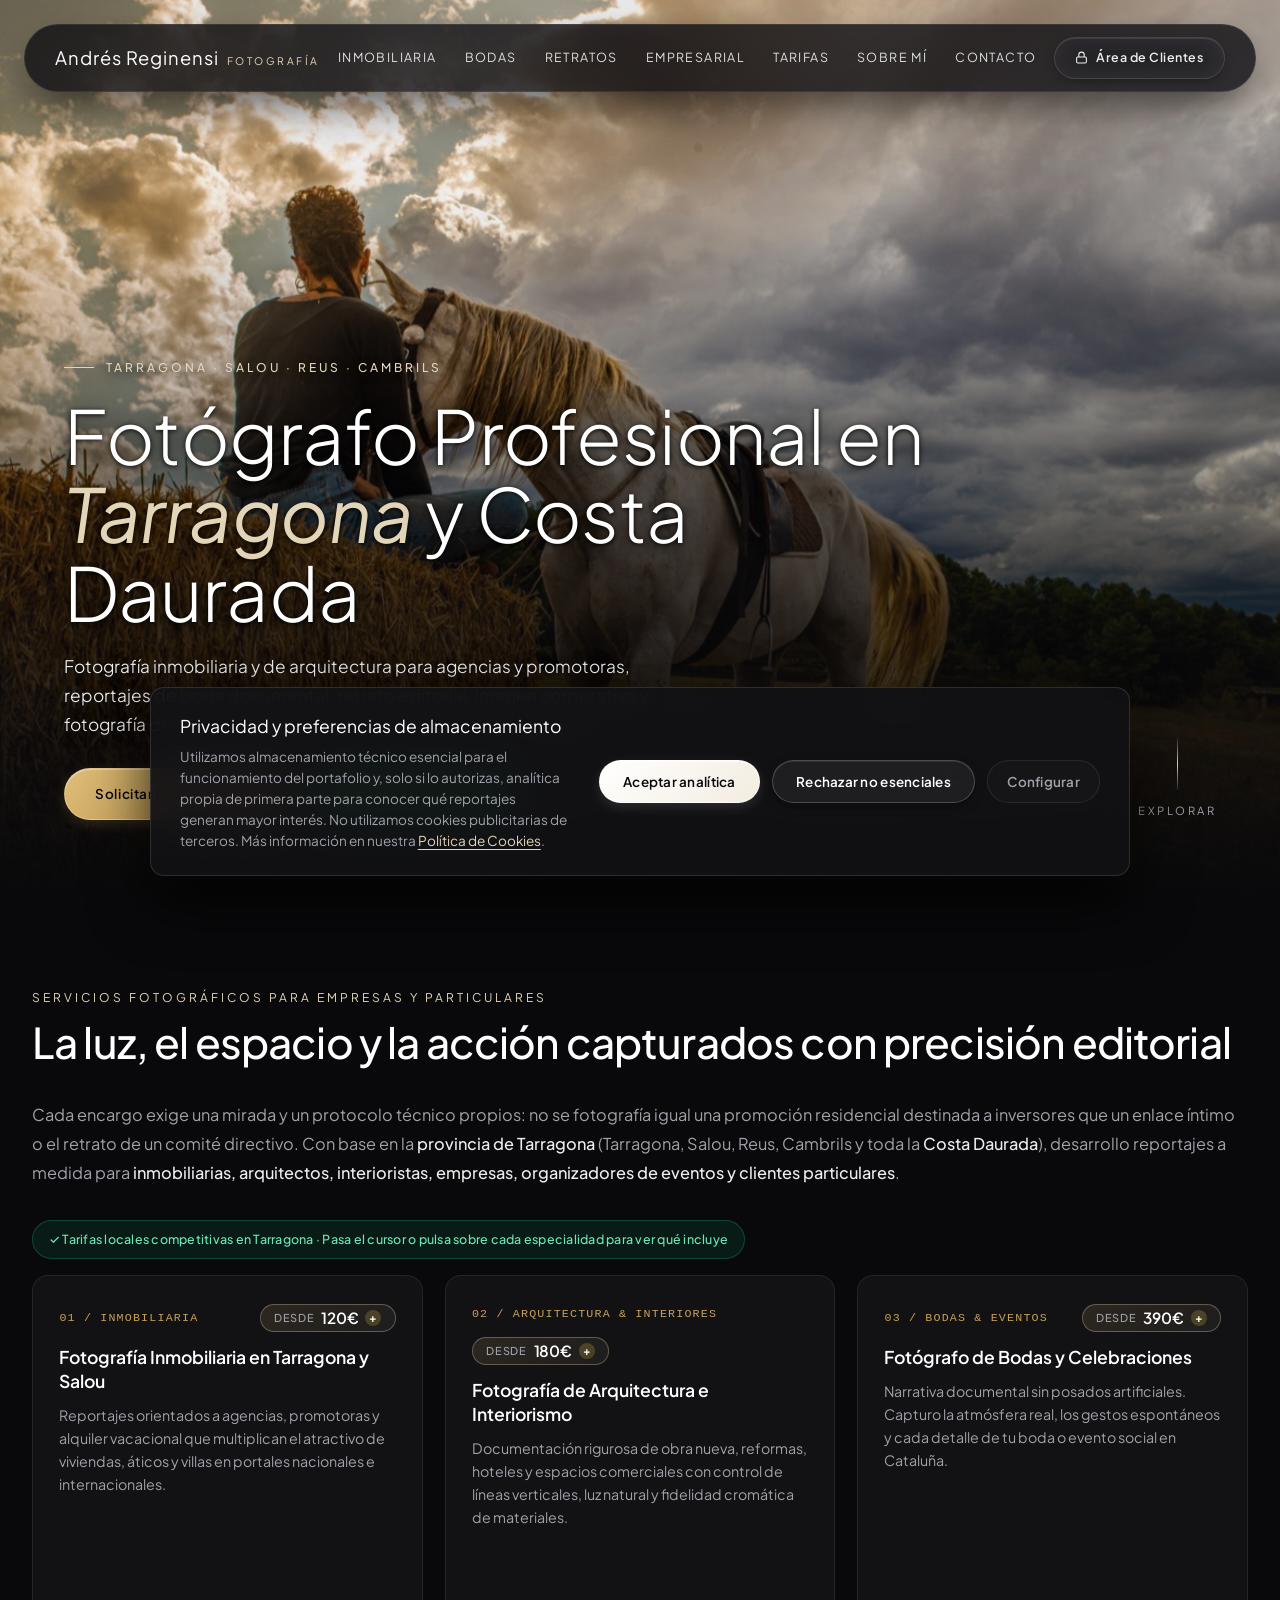
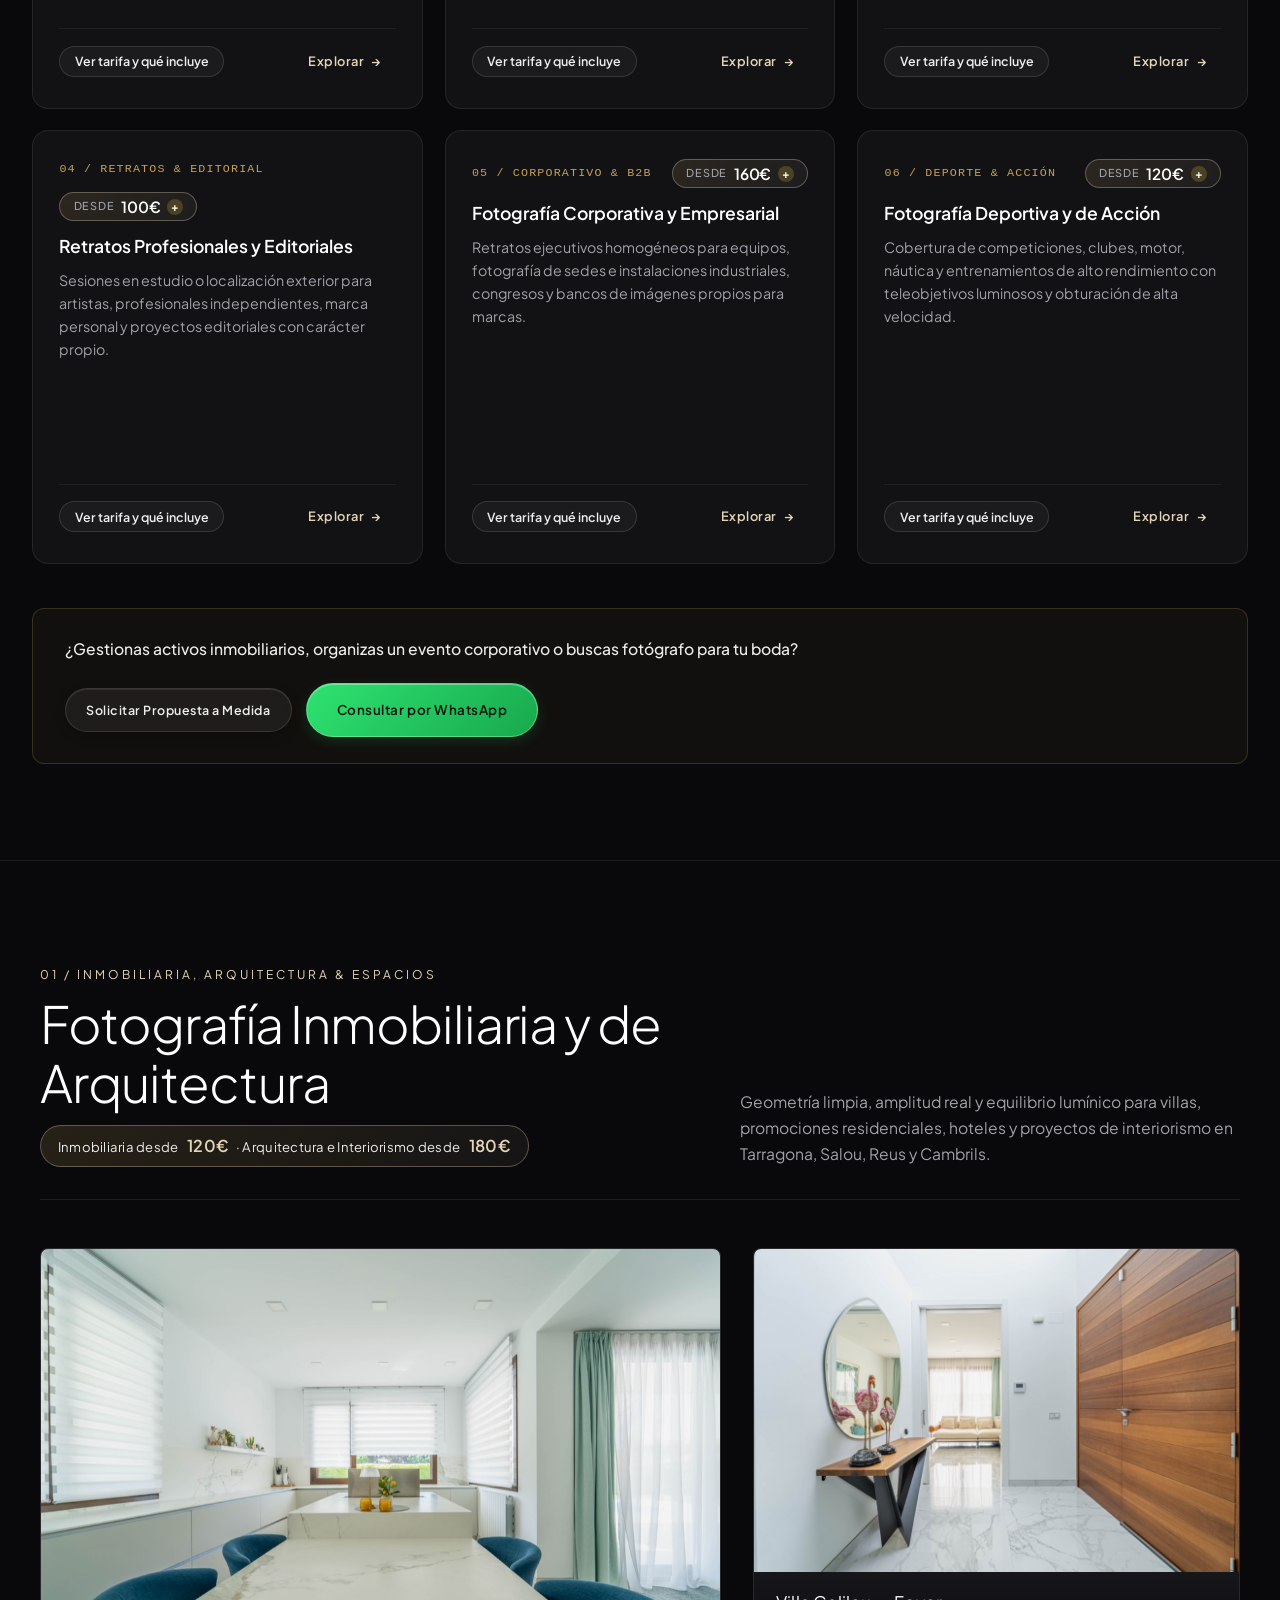
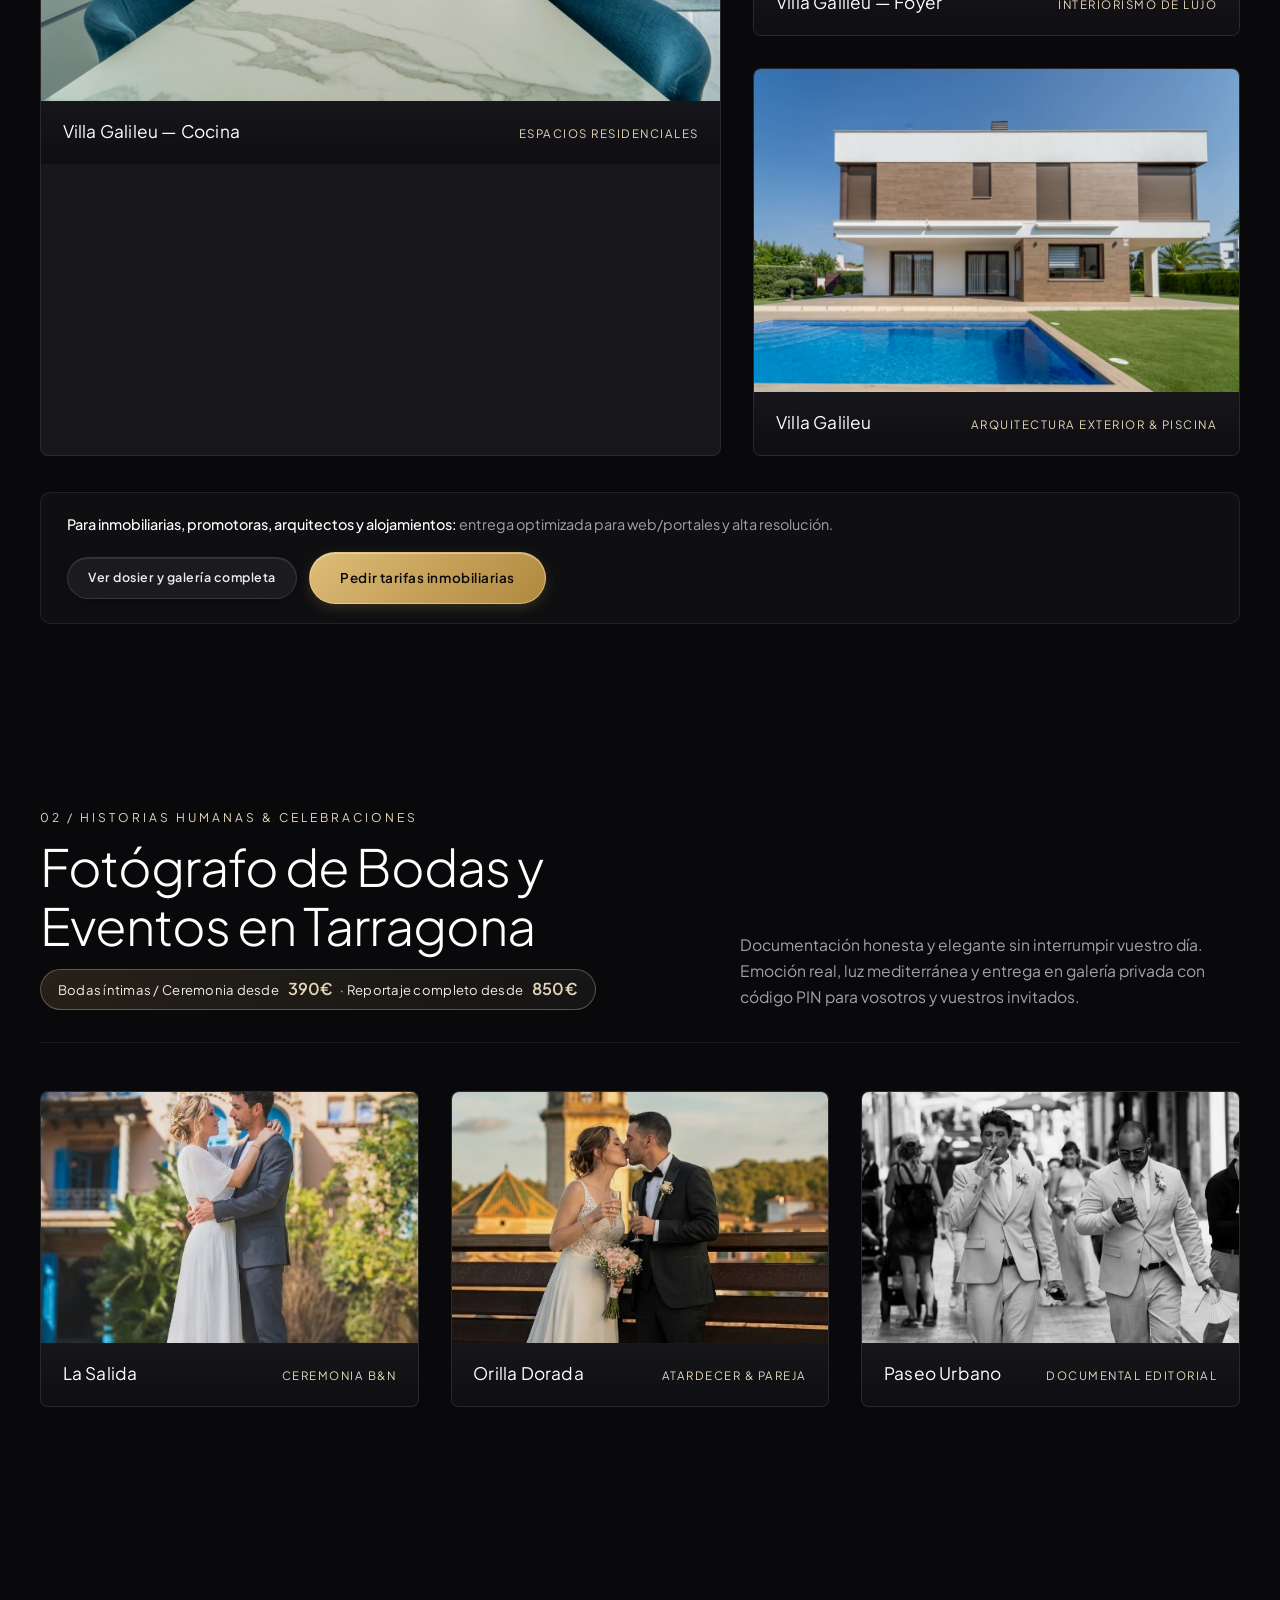
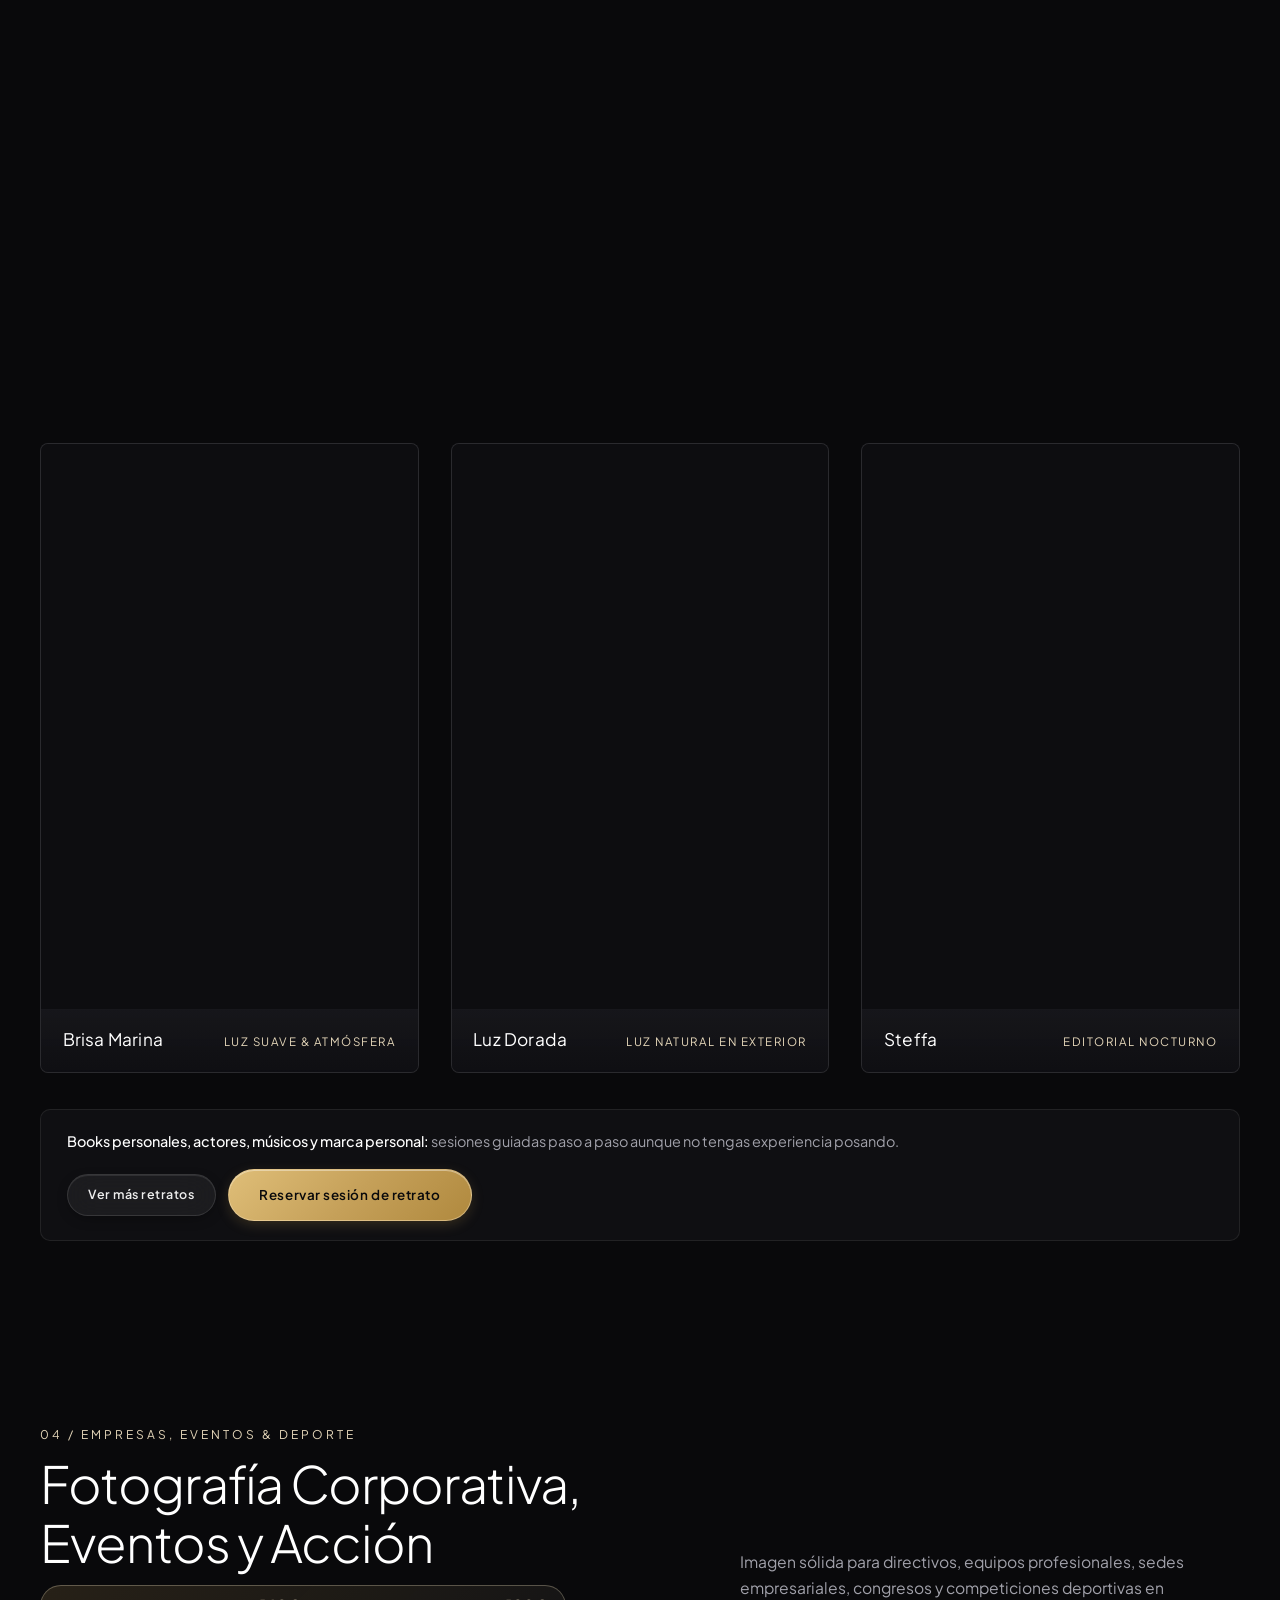
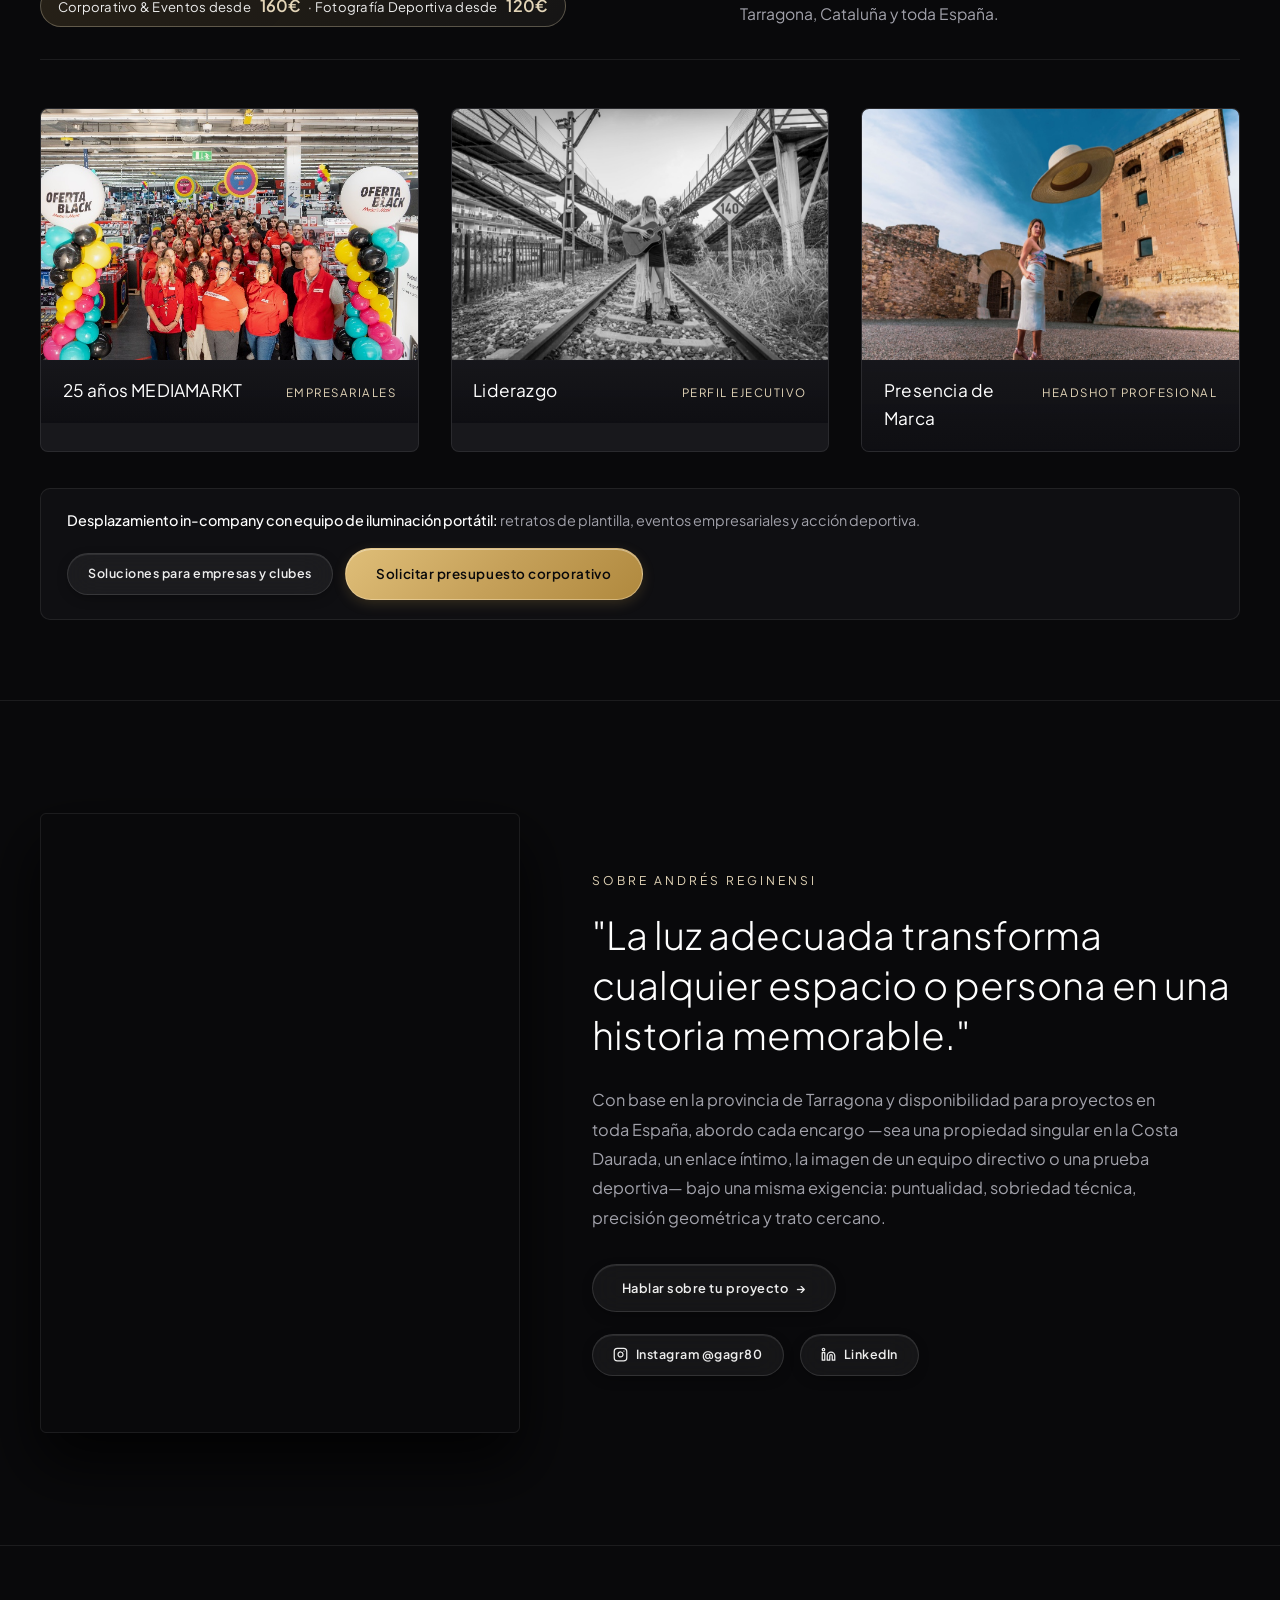
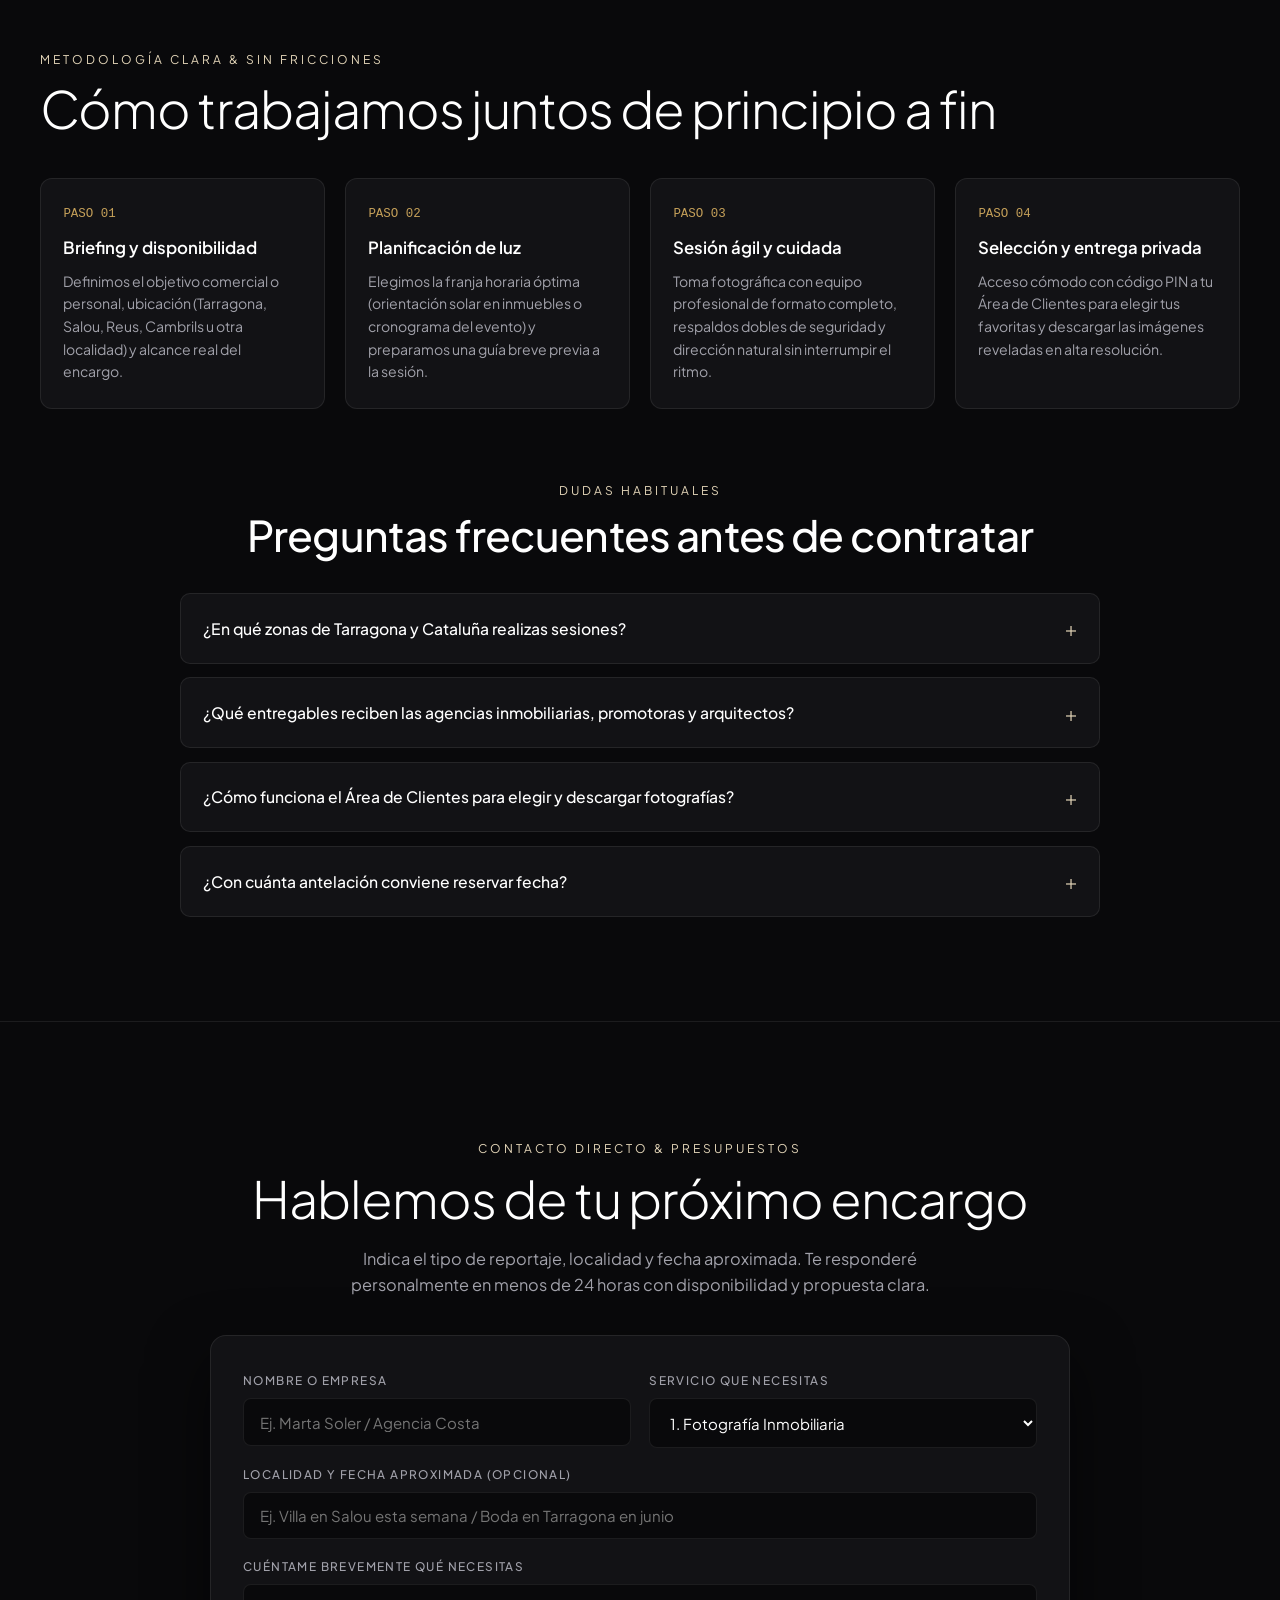
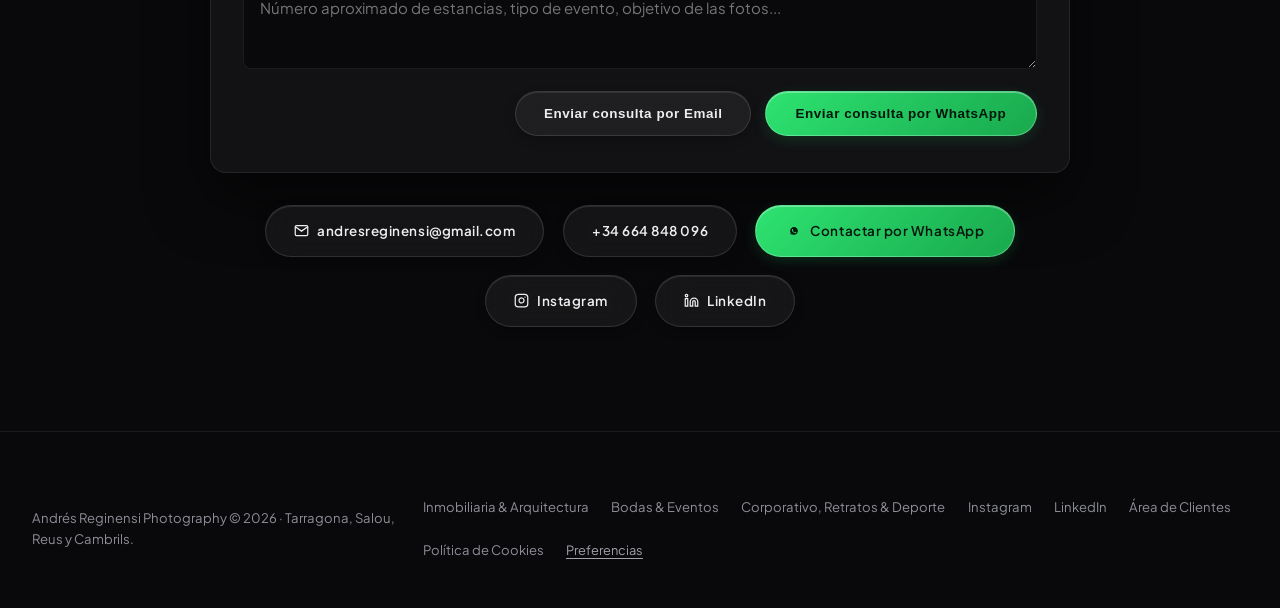
==== commit fd914024: "fix(pricing): prevent overlap between desde and price on hover with CSS Grid stack and smooth fade" ====
--- a/index.html
+++ b/index.html
@@ -294,17 +294,23 @@
           <div class="seo-cards-grid">
             <!-- 01 / INMOBILIARIA -->
             <article class="seo-card" tabindex="0">
-              <div>
-                <div class="seo-card-top">
-                  <span class="seo-card-num">01 / INMOBILIARIA</span>
-                  <button type="button" class="price-pill" data-popup-trigger aria-expanded="false">desde <strong>120€</strong> <span class="price-pill-plus" aria-hidden="true">+</span></button>
-                </div>
-                <h3 class="seo-card-h3">Fotografía Inmobiliaria en Tarragona y Salou</h3>
-                <p>Reportajes orientados a agencias, promotoras y alquiler vacacional que multiplican el atractivo de viviendas, áticos y villas en portales nacionales e internacionales.</p>
-              </div>
-              <div class="seo-card-footer">
-                <button type="button" class="seo-card-tariff-btn" data-popup-trigger>Ver tarifa y qué incluye</button>
-                <a href="fotografia-inmobiliaria-tarragona.html" class="seo-card-link">Explorar <span class="btn-arrow" aria-hidden="true">&rarr;</span></a>
+              <div class="seo-card-front">
+                <div>
+                  <div class="seo-card-top">
+                    <span class="seo-card-num">01 / INMOBILIARIA</span>
+                    <button type="button" class="price-pill" data-popup-trigger aria-expanded="false">
+                      <span class="price-pill-label">Desde</span>
+                      <span class="price-pill-value">120€</span>
+                      <span class="price-pill-plus" aria-hidden="true">+</span>
+                    </button>
+                  </div>
+                  <h3 class="seo-card-h3">Fotografía Inmobiliaria en Tarragona y Salou</h3>
+                  <p>Reportajes orientados a agencias, promotoras y alquiler vacacional que multiplican el atractivo de viviendas, áticos y villas en portales nacionales e internacionales.</p>
+                </div>
+                <div class="seo-card-footer">
+                  <button type="button" class="seo-card-tariff-btn" data-popup-trigger>Ver tarifa y qué incluye</button>
+                  <a href="fotografia-inmobiliaria-tarragona.html" class="seo-card-link">Explorar <span class="btn-arrow" aria-hidden="true">&rarr;</span></a>
+                </div>
               </div>
 
               <!-- POP-UP DE TARIFA SOBRE EL CUADRADO 01 -->
@@ -314,10 +320,12 @@
                     <span class="seo-card-num">01 / TARIFA INMOBILIARIA</span>
                     <button type="button" class="seo-popup-close" data-popup-close aria-label="Cerrar detalle de tarifa">&times;</button>
                   </div>
-                  <div class="seo-popup-price-row">
-                    <span class="pricing-from">desde</span>
-                    <span class="pricing-value">120€</span>
-                    <span class="pricing-unit">/ inmueble</span>
+                  <div class="seo-popup-price-box">
+                    <div class="seo-popup-price-main">
+                      <span class="pricing-from">Desde</span>
+                      <span class="pricing-value">120€</span>
+                    </div>
+                    <span class="pricing-unit">por inmueble</span>
                   </div>
                   <p class="seo-popup-desc">Para agencias inmobiliarias, propietarios y alquiler vacacional en Tarragona y Costa Daurada.</p>
                   <ul class="pricing-features">
@@ -329,24 +337,30 @@
                 </div>
                 <div class="seo-popup-actions">
                   <a href="#contacto" class="btn-primary-gold seo-popup-cta" data-select-service="Fotografía Inmobiliaria / Arquitectura">Solicitar esta tarifa <span class="btn-arrow" aria-hidden="true">&rarr;</span></a>
-                  <a href="fotografia-inmobiliaria-tarragona.html" class="seo-popup-sublink">Ver galería completa</a>
+                  <a href="fotografia-inmobiliaria-tarragona.html" class="seo-popup-sublink">Ver galería</a>
                 </div>
               </div>
             </article>
 
             <!-- 02 / ARQUITECTURA & INTERIORES -->
             <article class="seo-card" tabindex="0">
-              <div>
-                <div class="seo-card-top">
-                  <span class="seo-card-num">02 / ARQUITECTURA &amp; INTERIORES</span>
-                  <button type="button" class="price-pill" data-popup-trigger aria-expanded="false">desde <strong>180€</strong> <span class="price-pill-plus" aria-hidden="true">+</span></button>
-                </div>
-                <h3 class="seo-card-h3">Fotografía de Arquitectura e Interiorismo</h3>
-                <p>Documentación rigurosa de obra nueva, reformas, hoteles y espacios comerciales con control de líneas verticales, luz natural y fidelidad cromática de materiales.</p>
-              </div>
-              <div class="seo-card-footer">
-                <button type="button" class="seo-card-tariff-btn" data-popup-trigger>Ver tarifa y qué incluye</button>
-                <a href="fotografia-inmobiliaria-tarragona.html#arquitectura-interiores" class="seo-card-link">Explorar <span class="btn-arrow" aria-hidden="true">&rarr;</span></a>
+              <div class="seo-card-front">
+                <div>
+                  <div class="seo-card-top">
+                    <span class="seo-card-num">02 / ARQUITECTURA &amp; INTERIORES</span>
+                    <button type="button" class="price-pill" data-popup-trigger aria-expanded="false">
+                      <span class="price-pill-label">Desde</span>
+                      <span class="price-pill-value">180€</span>
+                      <span class="price-pill-plus" aria-hidden="true">+</span>
+                    </button>
+                  </div>
+                  <h3 class="seo-card-h3">Fotografía de Arquitectura e Interiorismo</h3>
+                  <p>Documentación rigurosa de obra nueva, reformas, hoteles y espacios comerciales con control de líneas verticales, luz natural y fidelidad cromática de materiales.</p>
+                </div>
+                <div class="seo-card-footer">
+                  <button type="button" class="seo-card-tariff-btn" data-popup-trigger>Ver tarifa y qué incluye</button>
+                  <a href="fotografia-inmobiliaria-tarragona.html#arquitectura-interiores" class="seo-card-link">Explorar <span class="btn-arrow" aria-hidden="true">&rarr;</span></a>
+                </div>
               </div>
 
               <!-- POP-UP DE TARIFA SOBRE EL CUADRADO 02 -->
@@ -356,10 +370,12 @@
                     <span class="seo-card-num">02 / TARIFA ARQUITECTURA</span>
                     <button type="button" class="seo-popup-close" data-popup-close aria-label="Cerrar detalle de tarifa">&times;</button>
                   </div>
-                  <div class="seo-popup-price-row">
-                    <span class="pricing-from">desde</span>
-                    <span class="pricing-value">180€</span>
-                    <span class="pricing-unit">/ proyecto</span>
+                  <div class="seo-popup-price-box">
+                    <div class="seo-popup-price-main">
+                      <span class="pricing-from">Desde</span>
+                      <span class="pricing-value">180€</span>
+                    </div>
+                    <span class="pricing-unit">por proyecto</span>
                   </div>
                   <p class="seo-popup-desc">Reportajes de autor para estudios de arquitectura, interioristas, constructoras, villas y hoteles.</p>
                   <ul class="pricing-features">
@@ -378,17 +394,23 @@
 
             <!-- 03 / BODAS & EVENTOS -->
             <article class="seo-card" tabindex="0">
-              <div>
-                <div class="seo-card-top">
-                  <span class="seo-card-num">03 / BODAS &amp; EVENTOS</span>
-                  <button type="button" class="price-pill" data-popup-trigger aria-expanded="false">desde <strong>390€</strong> <span class="price-pill-plus" aria-hidden="true">+</span></button>
-                </div>
-                <h3 class="seo-card-h3">Fotógrafo de Bodas y Celebraciones</h3>
-                <p>Narrativa documental sin posados artificiales. Capturo la atmósfera real, los gestos espontáneos y cada detalle de tu boda o evento social en Cataluña.</p>
-              </div>
-              <div class="seo-card-footer">
-                <button type="button" class="seo-card-tariff-btn" data-popup-trigger>Ver tarifa y qué incluye</button>
-                <a href="fotografo-bodas-tarragona.html" class="seo-card-link">Explorar <span class="btn-arrow" aria-hidden="true">&rarr;</span></a>
+              <div class="seo-card-front">
+                <div>
+                  <div class="seo-card-top">
+                    <span class="seo-card-num">03 / BODAS &amp; EVENTOS</span>
+                    <button type="button" class="price-pill" data-popup-trigger aria-expanded="false">
+                      <span class="price-pill-label">Desde</span>
+                      <span class="price-pill-value">390€</span>
+                      <span class="price-pill-plus" aria-hidden="true">+</span>
+                    </button>
+                  </div>
+                  <h3 class="seo-card-h3">Fotógrafo de Bodas y Celebraciones</h3>
+                  <p>Narrativa documental sin posados artificiales. Capturo la atmósfera real, los gestos espontáneos y cada detalle de tu boda o evento social en Cataluña.</p>
+                </div>
+                <div class="seo-card-footer">
+                  <button type="button" class="seo-card-tariff-btn" data-popup-trigger>Ver tarifa y qué incluye</button>
+                  <a href="fotografo-bodas-tarragona.html" class="seo-card-link">Explorar <span class="btn-arrow" aria-hidden="true">&rarr;</span></a>
+                </div>
               </div>
 
               <!-- POP-UP DE TARIFA SOBRE EL CUADRADO 03 -->
@@ -398,10 +420,12 @@
                     <span class="seo-card-num">03 / TARIFA BODAS &amp; EVENTOS</span>
                     <button type="button" class="seo-popup-close" data-popup-close aria-label="Cerrar detalle de tarifa">&times;</button>
                   </div>
-                  <div class="seo-popup-price-row">
-                    <span class="pricing-from">desde</span>
-                    <span class="pricing-value">390€</span>
-                    <span class="pricing-unit">íntima &middot; completa desde 850€</span>
+                  <div class="seo-popup-price-box">
+                    <div class="seo-popup-price-main">
+                      <span class="pricing-from">Desde</span>
+                      <span class="pricing-value">390€</span>
+                    </div>
+                    <span class="pricing-unit">íntima &middot; completa 850€</span>
                   </div>
                   <p class="seo-popup-desc">Cobertura documental y espontánea en masías, fincas y ceremonias en Tarragona y Cataluña.</p>
                   <ul class="pricing-features">
@@ -420,17 +444,23 @@
 
             <!-- 04 / RETRATOS & EDITORIAL -->
             <article class="seo-card" tabindex="0">
-              <div>
-                <div class="seo-card-top">
-                  <span class="seo-card-num">04 / RETRATOS &amp; EDITORIAL</span>
-                  <button type="button" class="price-pill" data-popup-trigger aria-expanded="false">desde <strong>100€</strong> <span class="price-pill-plus" aria-hidden="true">+</span></button>
-                </div>
-                <h3 class="seo-card-h3">Retratos Profesionales y Editoriales</h3>
-                <p>Sesiones en estudio o localización exterior para artistas, profesionales independientes, marca personal y proyectos editoriales con carácter propio.</p>
-              </div>
-              <div class="seo-card-footer">
-                <button type="button" class="seo-card-tariff-btn" data-popup-trigger>Ver tarifa y qué incluye</button>
-                <a href="fotografia-corporativa-retratos-tarragona.html#retrato-editorial" class="seo-card-link">Explorar <span class="btn-arrow" aria-hidden="true">&rarr;</span></a>
+              <div class="seo-card-front">
+                <div>
+                  <div class="seo-card-top">
+                    <span class="seo-card-num">04 / RETRATOS &amp; EDITORIAL</span>
+                    <button type="button" class="price-pill" data-popup-trigger aria-expanded="false">
+                      <span class="price-pill-label">Desde</span>
+                      <span class="price-pill-value">100€</span>
+                      <span class="price-pill-plus" aria-hidden="true">+</span>
+                    </button>
+                  </div>
+                  <h3 class="seo-card-h3">Retratos Profesionales y Editoriales</h3>
+                  <p>Sesiones en estudio o localización exterior para artistas, profesionales independientes, marca personal y proyectos editoriales con carácter propio.</p>
+                </div>
+                <div class="seo-card-footer">
+                  <button type="button" class="seo-card-tariff-btn" data-popup-trigger>Ver tarifa y qué incluye</button>
+                  <a href="fotografia-corporativa-retratos-tarragona.html#retrato-editorial" class="seo-card-link">Explorar <span class="btn-arrow" aria-hidden="true">&rarr;</span></a>
+                </div>
               </div>
 
               <!-- POP-UP DE TARIFA SOBRE EL CUADRADO 04 -->
@@ -440,10 +470,12 @@
                     <span class="seo-card-num">04 / TARIFA RETRATOS</span>
                     <button type="button" class="seo-popup-close" data-popup-close aria-label="Cerrar detalle de tarifa">&times;</button>
                   </div>
-                  <div class="seo-popup-price-row">
-                    <span class="pricing-from">desde</span>
-                    <span class="pricing-value">100€</span>
-                    <span class="pricing-unit">/ sesión</span>
+                  <div class="seo-popup-price-box">
+                    <div class="seo-popup-price-main">
+                      <span class="pricing-from">Desde</span>
+                      <span class="pricing-value">100€</span>
+                    </div>
+                    <span class="pricing-unit">por sesión</span>
                   </div>
                   <p class="seo-popup-desc">Ideal para marca personal, LinkedIn, artistas, actores, músicos y books en exterior o estudio.</p>
                   <ul class="pricing-features">
@@ -462,17 +494,23 @@
 
             <!-- 05 / CORPORATIVO & B2B -->
             <article class="seo-card" tabindex="0">
-              <div>
-                <div class="seo-card-top">
-                  <span class="seo-card-num">05 / CORPORATIVO &amp; B2B</span>
-                  <button type="button" class="price-pill" data-popup-trigger aria-expanded="false">desde <strong>160€</strong> <span class="price-pill-plus" aria-hidden="true">+</span></button>
-                </div>
-                <h3 class="seo-card-h3">Fotografía Corporativa y Empresarial</h3>
-                <p>Retratos ejecutivos homogéneos para equipos, fotografía de sedes e instalaciones industriales, congresos y bancos de imágenes propios para marcas.</p>
-              </div>
-              <div class="seo-card-footer">
-                <button type="button" class="seo-card-tariff-btn" data-popup-trigger>Ver tarifa y qué incluye</button>
-                <a href="fotografia-corporativa-retratos-tarragona.html" class="seo-card-link">Explorar <span class="btn-arrow" aria-hidden="true">&rarr;</span></a>
+              <div class="seo-card-front">
+                <div>
+                  <div class="seo-card-top">
+                    <span class="seo-card-num">05 / CORPORATIVO &amp; B2B</span>
+                    <button type="button" class="price-pill" data-popup-trigger aria-expanded="false">
+                      <span class="price-pill-label">Desde</span>
+                      <span class="price-pill-value">160€</span>
+                      <span class="price-pill-plus" aria-hidden="true">+</span>
+                    </button>
+                  </div>
+                  <h3 class="seo-card-h3">Fotografía Corporativa y Empresarial</h3>
+                  <p>Retratos ejecutivos homogéneos para equipos, fotografía de sedes e instalaciones industriales, congresos y bancos de imágenes propios para marcas.</p>
+                </div>
+                <div class="seo-card-footer">
+                  <button type="button" class="seo-card-tariff-btn" data-popup-trigger>Ver tarifa y qué incluye</button>
+                  <a href="fotografia-corporativa-retratos-tarragona.html" class="seo-card-link">Explorar <span class="btn-arrow" aria-hidden="true">&rarr;</span></a>
+                </div>
               </div>
 
               <!-- POP-UP DE TARIFA SOBRE EL CUADRADO 05 -->
@@ -482,10 +520,12 @@
                     <span class="seo-card-num">05 / TARIFA CORPORATIVA</span>
                     <button type="button" class="seo-popup-close" data-popup-close aria-label="Cerrar detalle de tarifa">&times;</button>
                   </div>
-                  <div class="seo-popup-price-row">
-                    <span class="pricing-from">desde</span>
-                    <span class="pricing-value">160€</span>
-                    <span class="pricing-unit">/ sesión o cobertura</span>
+                  <div class="seo-popup-price-box">
+                    <div class="seo-popup-price-main">
+                      <span class="pricing-from">Desde</span>
+                      <span class="pricing-value">160€</span>
+                    </div>
+                    <span class="pricing-unit">sesión o evento</span>
                   </div>
                   <p class="seo-popup-desc">Imagen ejecutiva en vuestras propias oficinas, sedes industriales, congresos y eventos de empresa.</p>
                   <ul class="pricing-features">
@@ -504,17 +544,23 @@
 
             <!-- 06 / DEPORTE & ACCIÓN -->
             <article class="seo-card" tabindex="0">
-              <div>
-                <div class="seo-card-top">
-                  <span class="seo-card-num">06 / DEPORTE &amp; ACCIÓN</span>
-                  <button type="button" class="price-pill" data-popup-trigger aria-expanded="false">desde <strong>120€</strong> <span class="price-pill-plus" aria-hidden="true">+</span></button>
-                </div>
-                <h3 class="seo-card-h3">Fotografía Deportiva y de Acción</h3>
-                <p>Cobertura de competiciones, clubes, motor, náutica y entrenamientos de alto rendimiento con teleobjetivos luminosos y obturación de alta velocidad.</p>
-              </div>
-              <div class="seo-card-footer">
-                <button type="button" class="seo-card-tariff-btn" data-popup-trigger>Ver tarifa y qué incluye</button>
-                <a href="fotografia-corporativa-retratos-tarragona.html#deportiva-accion" class="seo-card-link">Explorar <span class="btn-arrow" aria-hidden="true">&rarr;</span></a>
+              <div class="seo-card-front">
+                <div>
+                  <div class="seo-card-top">
+                    <span class="seo-card-num">06 / DEPORTE &amp; ACCIÓN</span>
+                    <button type="button" class="price-pill" data-popup-trigger aria-expanded="false">
+                      <span class="price-pill-label">Desde</span>
+                      <span class="price-pill-value">120€</span>
+                      <span class="price-pill-plus" aria-hidden="true">+</span>
+                    </button>
+                  </div>
+                  <h3 class="seo-card-h3">Fotografía Deportiva y de Acción</h3>
+                  <p>Cobertura de competiciones, clubes, motor, náutica y entrenamientos de alto rendimiento con teleobjetivos luminosos y obturación de alta velocidad.</p>
+                </div>
+                <div class="seo-card-footer">
+                  <button type="button" class="seo-card-tariff-btn" data-popup-trigger>Ver tarifa y qué incluye</button>
+                  <a href="fotografia-corporativa-retratos-tarragona.html#deportiva-accion" class="seo-card-link">Explorar <span class="btn-arrow" aria-hidden="true">&rarr;</span></a>
+                </div>
               </div>
 
               <!-- POP-UP DE TARIFA SOBRE EL CUADRADO 06 -->
@@ -524,10 +570,12 @@
                     <span class="seo-card-num">06 / TARIFA DEPORTE &amp; ACCIÓN</span>
                     <button type="button" class="seo-popup-close" data-popup-close aria-label="Cerrar detalle de tarifa">&times;</button>
                   </div>
-                  <div class="seo-popup-price-row">
-                    <span class="pricing-from">desde</span>
-                    <span class="pricing-value">120€</span>
-                    <span class="pricing-unit">/ cobertura</span>
+                  <div class="seo-popup-price-box">
+                    <div class="seo-popup-price-main">
+                      <span class="pricing-from">Desde</span>
+                      <span class="pricing-value">120€</span>
+                    </div>
+                    <span class="pricing-unit">por cobertura</span>
                   </div>
                   <p class="seo-popup-desc">Cobertura dinámica de torneos, clubes deportivos, motor, hípica, náutica, running y atletas.</p>
                   <ul class="pricing-features">
--- a/assets/css/main.css
+++ b/assets/css/main.css
@@ -616,21 +616,41 @@
 
 .seo-card {
   position: relative;
+  isolation: isolate;
+  overflow: hidden;
   background: var(--bg-surface);
   border: 1px solid var(--border-hairline);
-  border-radius: 14px;
-  padding: 1.75rem 1.6rem;
+  border-radius: 16px;
+  padding: 0;
+  display: grid;
+  grid-template-columns: 1fr;
+  transition: transform 0.32s cubic-bezier(0.22, 1, 0.36, 1),
+              border-color 0.32s ease,
+              box-shadow 0.32s cubic-bezier(0.22, 1, 0.36, 1);
+  z-index: 1;
+}
+
+.seo-card:hover,
+.seo-card.is-popup-open {
+  transform: translateY(-5px);
+  border-color: rgba(212, 175, 55, 0.52);
+  box-shadow: 0 24px 52px rgba(0, 0, 0, 0.78), 0 0 30px rgba(197, 160, 89, 0.14);
+  z-index: 20;
+}
+
+.seo-card-front {
+  grid-area: 1 / 1;
+  padding: 1.75rem 1.65rem;
   display: flex;
   flex-direction: column;
   justify-content: space-between;
-  transition: transform 0.3s cubic-bezier(0.22, 1, 0.36, 1), border-color 0.3s ease, box-shadow 0.3s ease;
-  z-index: 1;
-}
-
-.seo-card:hover,
-.seo-card.is-popup-open {
-  border-color: rgba(197, 160, 89, 0.48);
-  z-index: 30;
+  opacity: 1;
+  visibility: visible;
+  transform: translateY(0) scale(1);
+  transition: opacity 0.24s cubic-bezier(0.22, 1, 0.36, 1),
+              transform 0.26s cubic-bezier(0.22, 1, 0.36, 1),
+              visibility 0.24s;
+  z-index: 2;
 }
 
 .seo-card-top {
@@ -638,73 +658,88 @@
   align-items: center;
   justify-content: space-between;
   gap: 0.75rem;
-  margin-bottom: 0.75rem;
+  margin-bottom: 0.85rem;
   flex-wrap: wrap;
 }
 
 .seo-card-num {
   font-family: var(--font-mono);
-  font-size: 0.74rem;
+  font-size: 0.73rem;
   color: var(--accent-gold);
   letter-spacing: 0.1em;
   display: inline-block;
   margin-bottom: 0;
 }
 
+/* Etiqueta cápsula de precio (Desde + Importe separados en Flexbox sin colisión) */
 .price-pill {
+  font-family: var(--font-sans);
   display: inline-flex;
-  align-items: baseline;
-  gap: 0.3rem;
-  padding: 0.3rem 0.78rem;
+  align-items: center;
+  gap: 0.42rem;
+  padding: 0.34rem 0.82rem;
   border-radius: var(--btn-radius-pill);
-  background: rgba(197, 160, 89, 0.12);
-  border: 1px solid rgba(227, 213, 184, 0.3);
+  background: linear-gradient(135deg, rgba(197, 160, 89, 0.15) 0%, rgba(227, 213, 184, 0.06) 100%);
+  border: 1px solid rgba(227, 213, 184, 0.32);
   color: var(--accent-warm);
-  font-size: 0.74rem;
-  font-weight: 500;
-  letter-spacing: 0.03em;
+  line-height: 1;
   white-space: nowrap;
   cursor: pointer;
-  backdrop-filter: blur(8px);
-  -webkit-backdrop-filter: blur(8px);
+  position: relative;
+  z-index: 3;
   transition: var(--btn-transition);
 }
 
+.price-pill-label {
+  display: inline-block;
+  font-size: 0.68rem;
+  text-transform: uppercase;
+  letter-spacing: 0.07em;
+  color: var(--text-muted);
+  font-weight: 500;
+  flex-shrink: 0;
+}
+
+.price-pill-value,
 .price-pill strong {
+  display: inline-block;
   color: var(--text-pure) !important;
   font-family: var(--font-display);
-  font-size: 0.92rem;
+  font-size: 0.96rem;
   font-weight: 600;
   letter-spacing: -0.01em;
+  line-height: 1;
+  flex-shrink: 0;
+  transition: transform 0.24s cubic-bezier(0.22, 1, 0.36, 1), color 0.24s ease;
 }
 
 .price-pill-plus {
   display: inline-flex;
   align-items: center;
   justify-content: center;
-  width: 15px;
-  height: 15px;
+  width: 16px;
+  height: 16px;
   border-radius: 50%;
-  background: rgba(212, 175, 55, 0.22);
+  background: rgba(212, 175, 55, 0.24);
   color: var(--text-pure);
   font-size: 0.72rem;
   font-weight: 700;
   line-height: 1;
-  margin-left: 0.15rem;
-  transition: transform 0.25s ease, background 0.25s ease;
-}
-
-.seo-card:hover .price-pill,
+  flex-shrink: 0;
+  transition: transform 0.25s ease, background 0.25s ease, color 0.25s ease;
+}
+
+.price-pill:hover,
 .deliverable-card:hover .price-pill {
-  background: rgba(197, 160, 89, 0.22);
-  border-color: rgba(227, 213, 184, 0.55);
-  box-shadow: 0 4px 16px rgba(197, 160, 89, 0.18);
-}
-
-.seo-card:hover .price-pill-plus {
-  transform: rotate(90deg);
-  background: var(--accent-gold);
-  color: #09090b;
+  background: linear-gradient(135deg, rgba(197, 160, 89, 0.26) 0%, rgba(227, 213, 184, 0.12) 100%);
+  border-color: rgba(227, 213, 184, 0.58);
+  box-shadow: 0 6px 18px rgba(197, 160, 89, 0.2);
+}
+
+.price-pill:hover .price-pill-value,
+.deliverable-card:hover .price-pill-value {
+  color: var(--accent-warm) !important;
+  transform: translateX(1px);
 }
 
 .seo-card-footer {
@@ -713,19 +748,20 @@
   justify-content: space-between;
   gap: 0.75rem;
   margin-top: auto;
-  padding-top: 0.75rem;
-  border-top: 1px solid rgba(255, 255, 255, 0.05);
+  padding-top: 0.85rem;
+  border-top: 1px solid rgba(255, 255, 255, 0.06);
   flex-wrap: wrap;
 }
 
 .seo-card-tariff-btn {
+  font-family: var(--font-sans);
   font-size: 0.78rem;
   font-weight: 600;
   color: var(--text-primary);
   background: rgba(255, 255, 255, 0.04);
   border: 1px solid rgba(255, 255, 255, 0.12);
   border-radius: var(--btn-radius-pill);
-  padding: 0.38rem 0.85rem;
+  padding: 0.4rem 0.9rem;
   cursor: pointer;
   transition: var(--btn-transition);
 }
@@ -736,32 +772,32 @@
   color: var(--text-pure);
 }
 
-/* POP-UP EMERGENTE SOBRE CADA CUADRADO DE ESPECIALIDAD (.seo-card-popup) */
+/* CAPA POP-UP DE TARIFA (MISMA CELDA DE GRID, CERO COLISIÓN CON LA CARA FRONTAL) */
 .seo-card-popup {
-  position: absolute;
-  top: -8px;
-  left: -8px;
-  right: -8px;
-  min-height: calc(100% + 16px);
-  background: linear-gradient(165deg, rgba(24, 23, 29, 0.98) 0%, rgba(12, 12, 16, 0.99) 100%);
-  backdrop-filter: blur(22px);
-  -webkit-backdrop-filter: blur(22px);
-  border: 1px solid rgba(212, 175, 55, 0.48);
-  border-radius: 16px;
-  padding: 1.45rem 1.5rem 1.35rem;
-  box-shadow: 0 26px 56px rgba(0, 0, 0, 0.88), 0 0 32px rgba(197, 160, 89, 0.16);
+  grid-area: 1 / 1;
+  background: linear-gradient(165deg, #19181f 0%, #0e0e13 100%);
+  padding: 1.55rem 1.6rem 1.45rem;
   display: flex;
   flex-direction: column;
   justify-content: space-between;
   opacity: 0;
   visibility: hidden;
   pointer-events: none;
-  transform: translateY(10px) scale(0.97);
-  transition: opacity 0.26s cubic-bezier(0.22, 1, 0.36, 1), transform 0.26s cubic-bezier(0.22, 1, 0.36, 1), visibility 0.26s;
-  z-index: 40;
+  transform: translateY(10px) scale(0.98);
+  transition: opacity 0.26s cubic-bezier(0.22, 1, 0.36, 1),
+              transform 0.28s cubic-bezier(0.22, 1, 0.36, 1),
+              visibility 0.26s;
+  z-index: 5;
 }
 
 @media (hover: hover) and (pointer: fine) {
+  .seo-card:hover .seo-card-front {
+    opacity: 0;
+    visibility: hidden;
+    pointer-events: none;
+    transform: translateY(-6px) scale(0.98);
+  }
+
   .seo-card:hover .seo-card-popup {
     opacity: 1;
     visibility: visible;
@@ -770,6 +806,13 @@
   }
 }
 
+.seo-card.is-popup-open .seo-card-front {
+  opacity: 0;
+  visibility: hidden;
+  pointer-events: none;
+  transform: translateY(-6px) scale(0.98);
+}
+
 .seo-card.is-popup-open .seo-card-popup {
   opacity: 1;
   visibility: visible;
@@ -782,7 +825,7 @@
   align-items: center;
   justify-content: space-between;
   gap: 0.5rem;
-  margin-bottom: 0.45rem;
+  margin-bottom: 0.65rem;
 }
 
 .seo-popup-close {
@@ -806,25 +849,83 @@
   color: var(--text-pure);
 }
 
-.seo-popup-price-row {
-  display: flex;
+/* Bloque destacado de precio dentro del Pop-up (Desde + Importe + Unidad con separación garantizada) */
+.seo-popup-price-box {
+  display: flex;
+  align-items: center;
+  justify-content: space-between;
+  flex-wrap: wrap;
+  gap: 0.5rem 0.85rem;
+  padding: 0.65rem 0.95rem;
+  margin-bottom: 0.75rem;
+  background: linear-gradient(135deg, rgba(197, 160, 89, 0.13) 0%, rgba(255, 255, 255, 0.03) 100%);
+  border: 1px solid rgba(227, 213, 184, 0.24);
+  border-radius: 12px;
+}
+
+.seo-popup-price-main {
+  display: inline-flex;
   align-items: baseline;
-  flex-wrap: wrap;
-  gap: 0.38rem;
-  padding: 0.55rem 0 0.65rem;
-  margin-bottom: 0.65rem;
-  border-bottom: 1px solid rgba(227, 213, 184, 0.16);
+  gap: 0.5rem;
+  flex-shrink: 0;
+}
+
+.seo-popup-price-main .pricing-from {
+  display: inline-block;
+  font-size: 0.72rem;
+  text-transform: uppercase;
+  letter-spacing: 0.09em;
+  color: var(--text-muted);
+  font-weight: 600;
+  flex-shrink: 0;
+}
+
+.seo-popup-price-main .pricing-value {
+  display: inline-block;
+  font-family: var(--font-display);
+  font-size: 1.85rem;
+  font-weight: 700;
+  color: var(--accent-warm);
+  line-height: 1;
+  letter-spacing: -0.02em;
+  flex-shrink: 0;
+  opacity: 0;
+  transform: translateX(-6px);
+  transition: opacity 0.32s cubic-bezier(0.22, 1, 0.36, 1) 0.05s,
+              transform 0.32s cubic-bezier(0.22, 1, 0.36, 1) 0.05s;
+}
+
+@media (hover: hover) and (pointer: fine) {
+  .seo-card:hover .seo-popup-price-main .pricing-value {
+    opacity: 1;
+    transform: translateX(0);
+  }
+}
+
+.seo-card.is-popup-open .seo-popup-price-main .pricing-value {
+  opacity: 1;
+  transform: translateX(0);
+}
+
+.seo-popup-price-box .pricing-unit {
+  font-size: 0.75rem;
+  color: var(--text-primary);
+  background: rgba(255, 255, 255, 0.06);
+  border: 1px solid rgba(255, 255, 255, 0.1);
+  padding: 0.22rem 0.62rem;
+  border-radius: var(--btn-radius-pill);
+  white-space: nowrap;
 }
 
 .seo-popup-desc {
   font-size: 0.82rem !important;
   line-height: 1.48 !important;
   color: var(--text-muted) !important;
-  margin-bottom: 0.75rem !important;
+  margin-bottom: 0.7rem !important;
 }
 
 .seo-card-popup .pricing-features {
-  margin: 0 0 1rem;
+  margin: 0 0 0.95rem;
   gap: 0.42rem;
 }
 
@@ -873,24 +974,34 @@
 .discipline-price-badge {
   display: inline-flex;
   align-items: baseline;
-  gap: 0.35rem;
+  flex-wrap: wrap;
+  gap: 0.42rem;
   margin-top: 0.85rem;
-  padding: 0.38rem 0.95rem;
+  padding: 0.42rem 1.05rem;
   border-radius: var(--btn-radius-pill);
   background: linear-gradient(135deg, rgba(197, 160, 89, 0.16) 0%, rgba(227, 213, 184, 0.06) 100%);
   border: 1px solid rgba(227, 213, 184, 0.32);
   color: var(--text-primary);
-  font-size: 0.8rem;
+  font-size: 0.82rem;
   letter-spacing: 0.02em;
-  backdrop-filter: blur(10px);
-  -webkit-backdrop-filter: blur(10px);
+  transition: transform 0.25s cubic-bezier(0.22, 1, 0.36, 1),
+              border-color 0.25s ease,
+              box-shadow 0.25s ease;
+}
+
+.discipline-price-badge:hover {
+  transform: translateY(-2px);
+  border-color: rgba(227, 213, 184, 0.55);
+  box-shadow: 0 8px 22px rgba(0, 0, 0, 0.45), 0 0 18px rgba(197, 160, 89, 0.14);
 }
 
 .discipline-price-badge strong {
+  display: inline-block;
   color: var(--accent-warm);
   font-family: var(--font-display);
-  font-size: 1rem;
+  font-size: 1.02rem;
   font-weight: 600;
+  margin-left: 0.12rem;
 }
 
 .deliverable-card-top {
@@ -2254,22 +2365,9 @@
     gap: 1.5rem;
   }
 
+  .seo-card-front,
   .seo-card-popup {
-    top: 0;
-    left: 0;
-    right: 0;
-    min-height: 100%;
-  }
-
-  .seo-card.is-popup-open > div:not(.seo-card-popup) {
-    opacity: 0;
-    pointer-events: none;
-  }
-
-  .seo-card.is-popup-open .seo-card-popup {
-    position: relative;
-    margin: -1.75rem -1.6rem;
-    min-height: auto;
+    padding: 1.45rem 1.35rem;
   }
 
   .discipline-section,
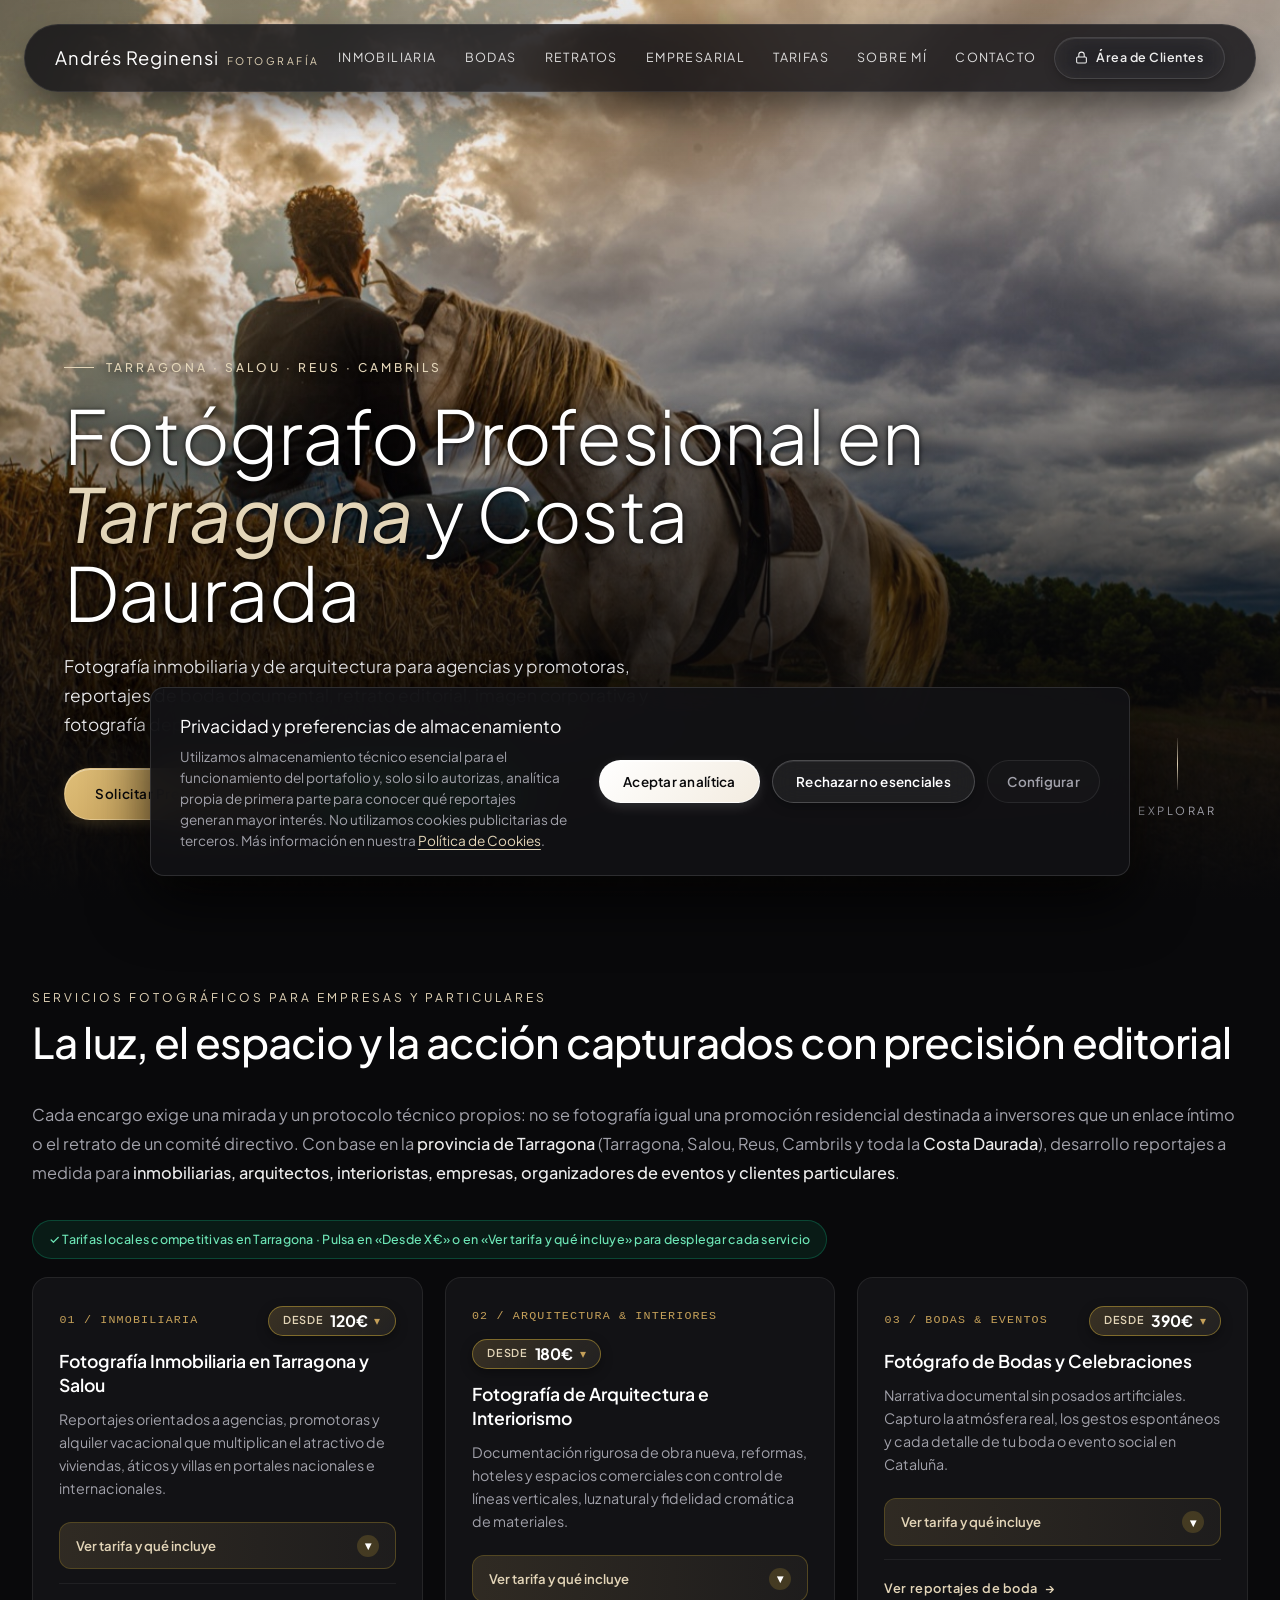
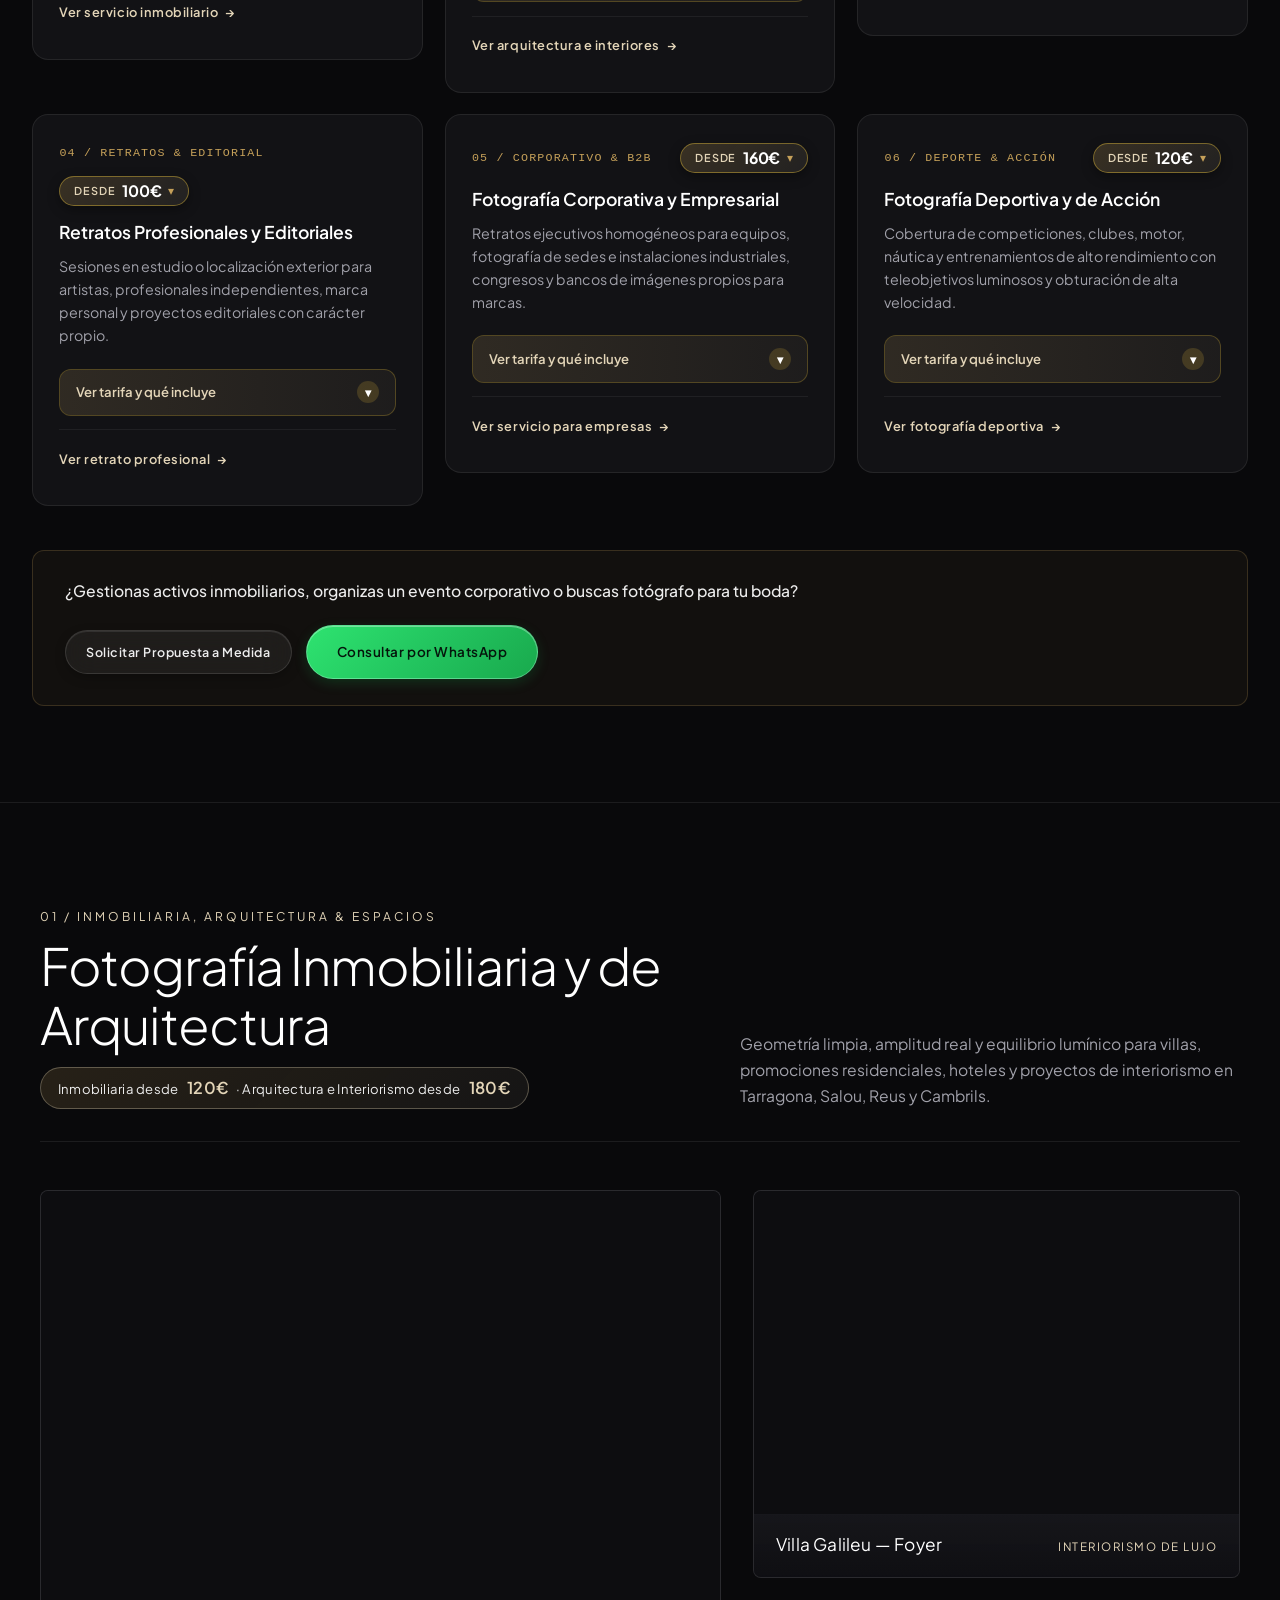
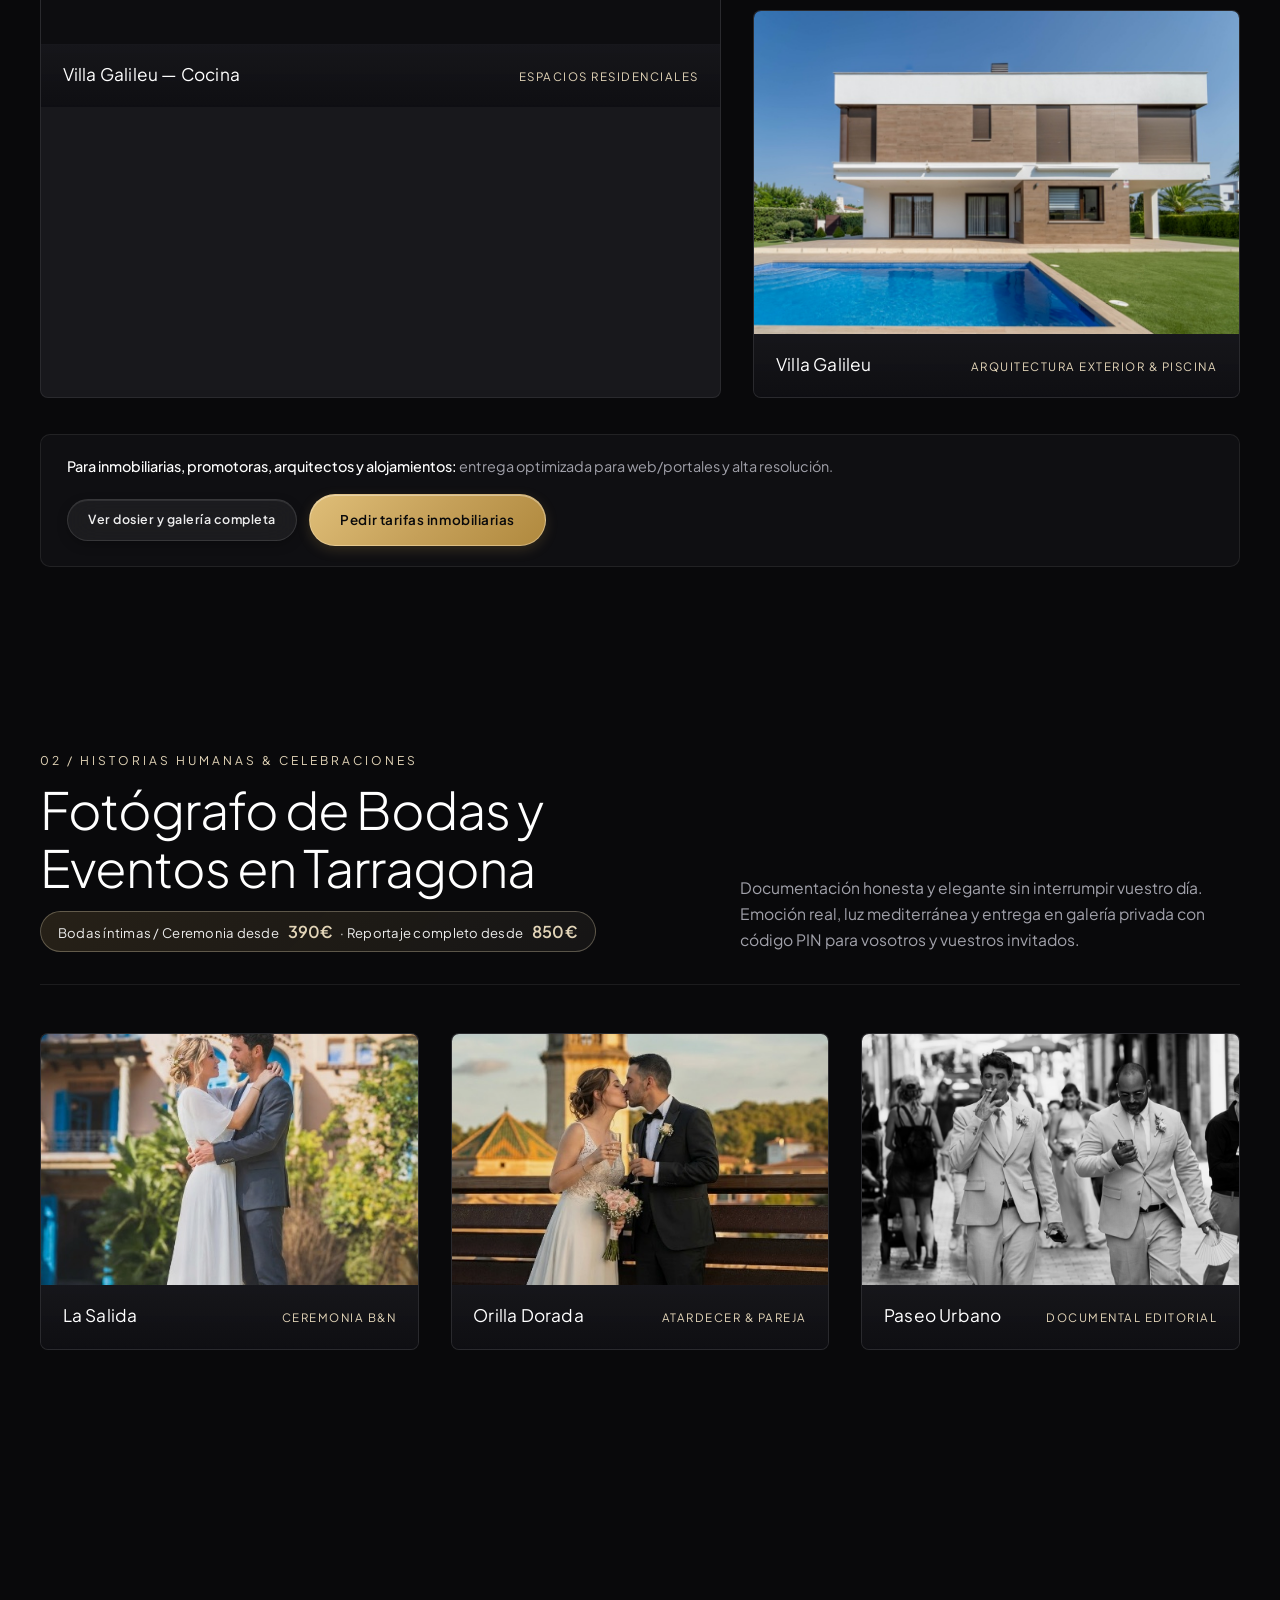
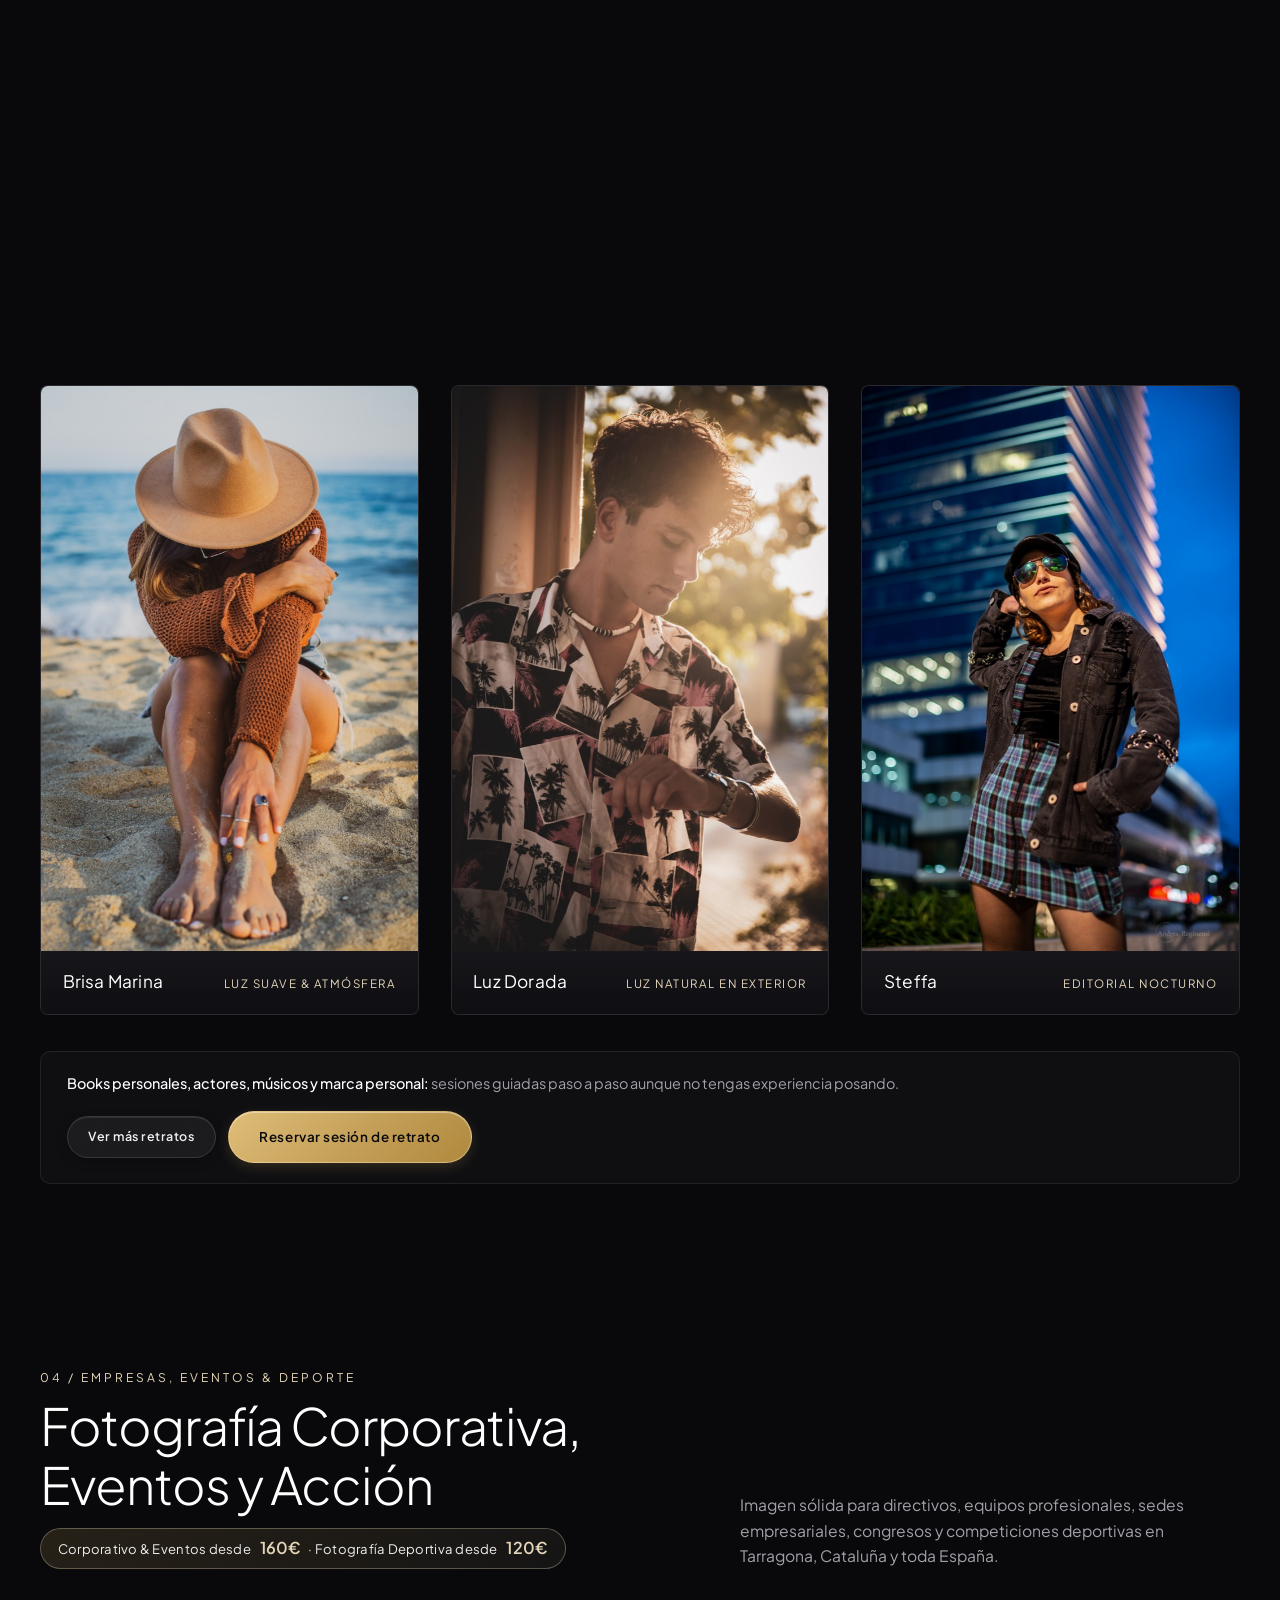
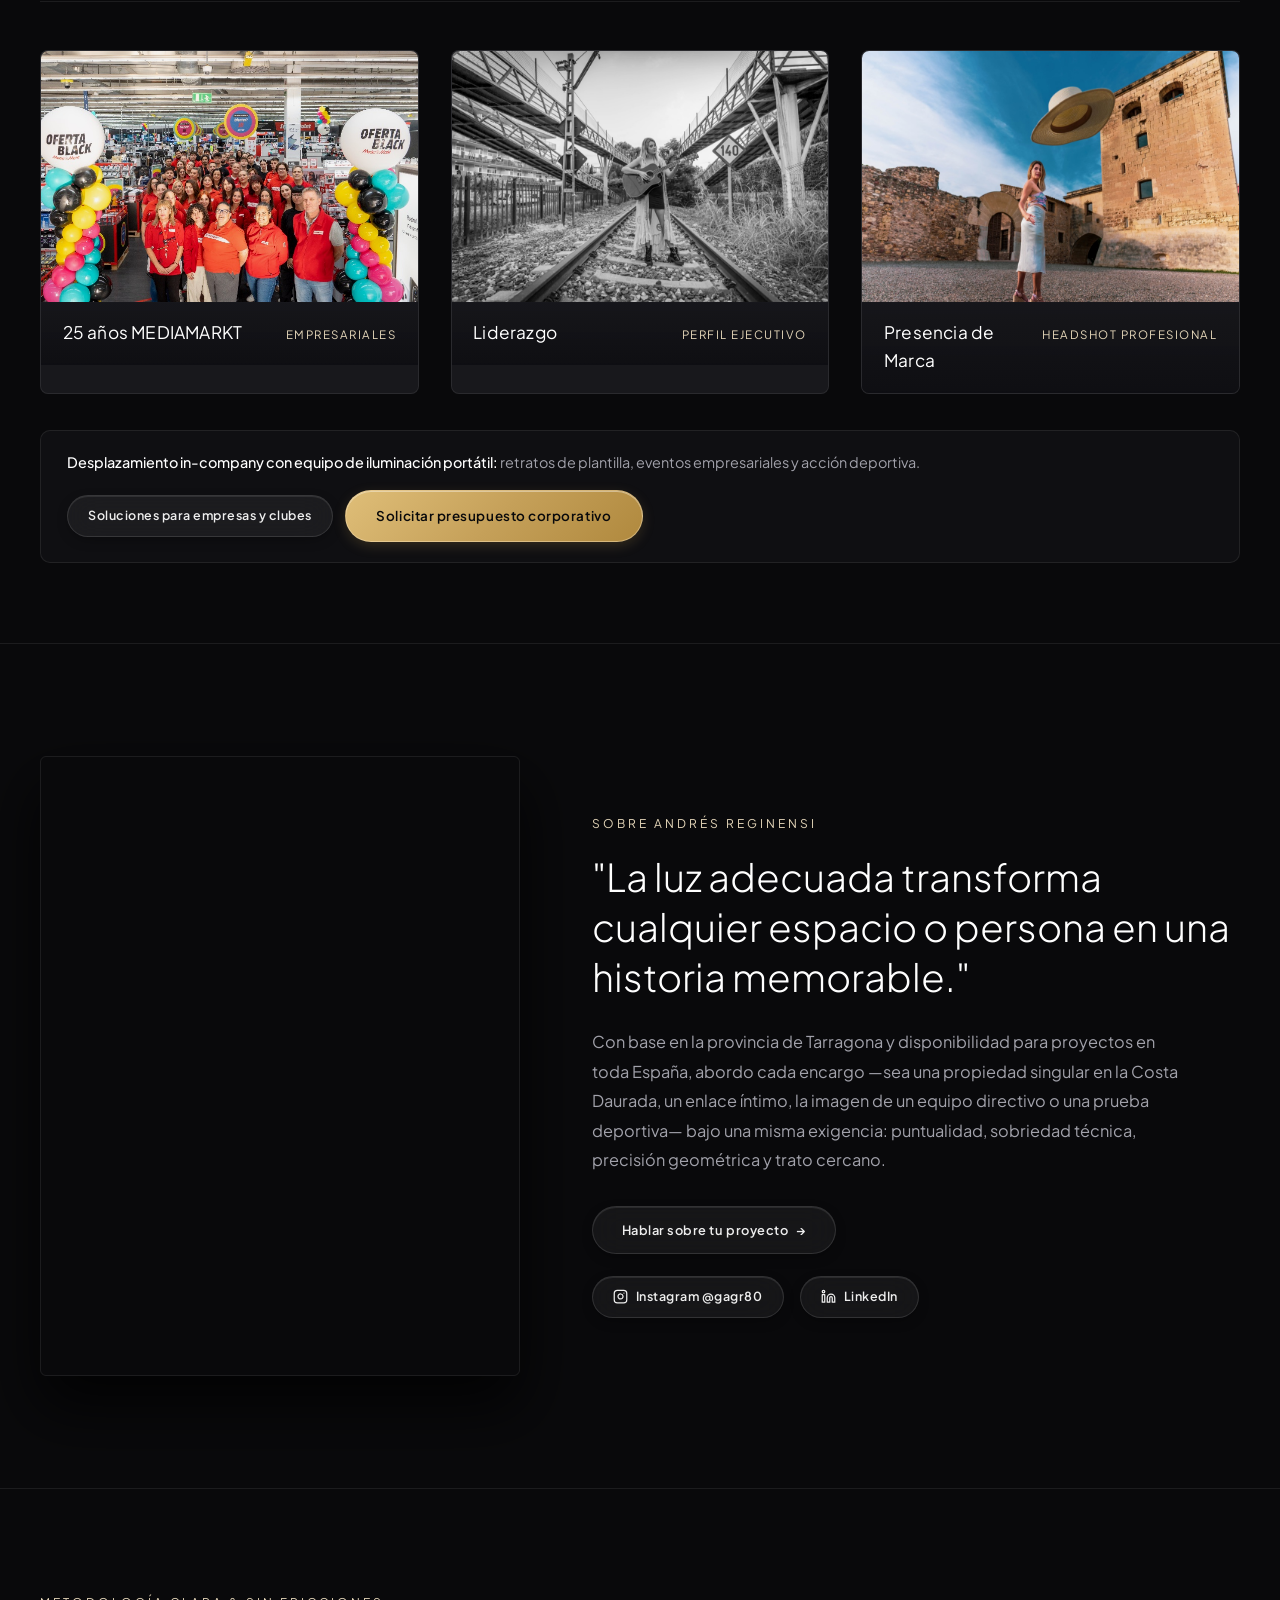
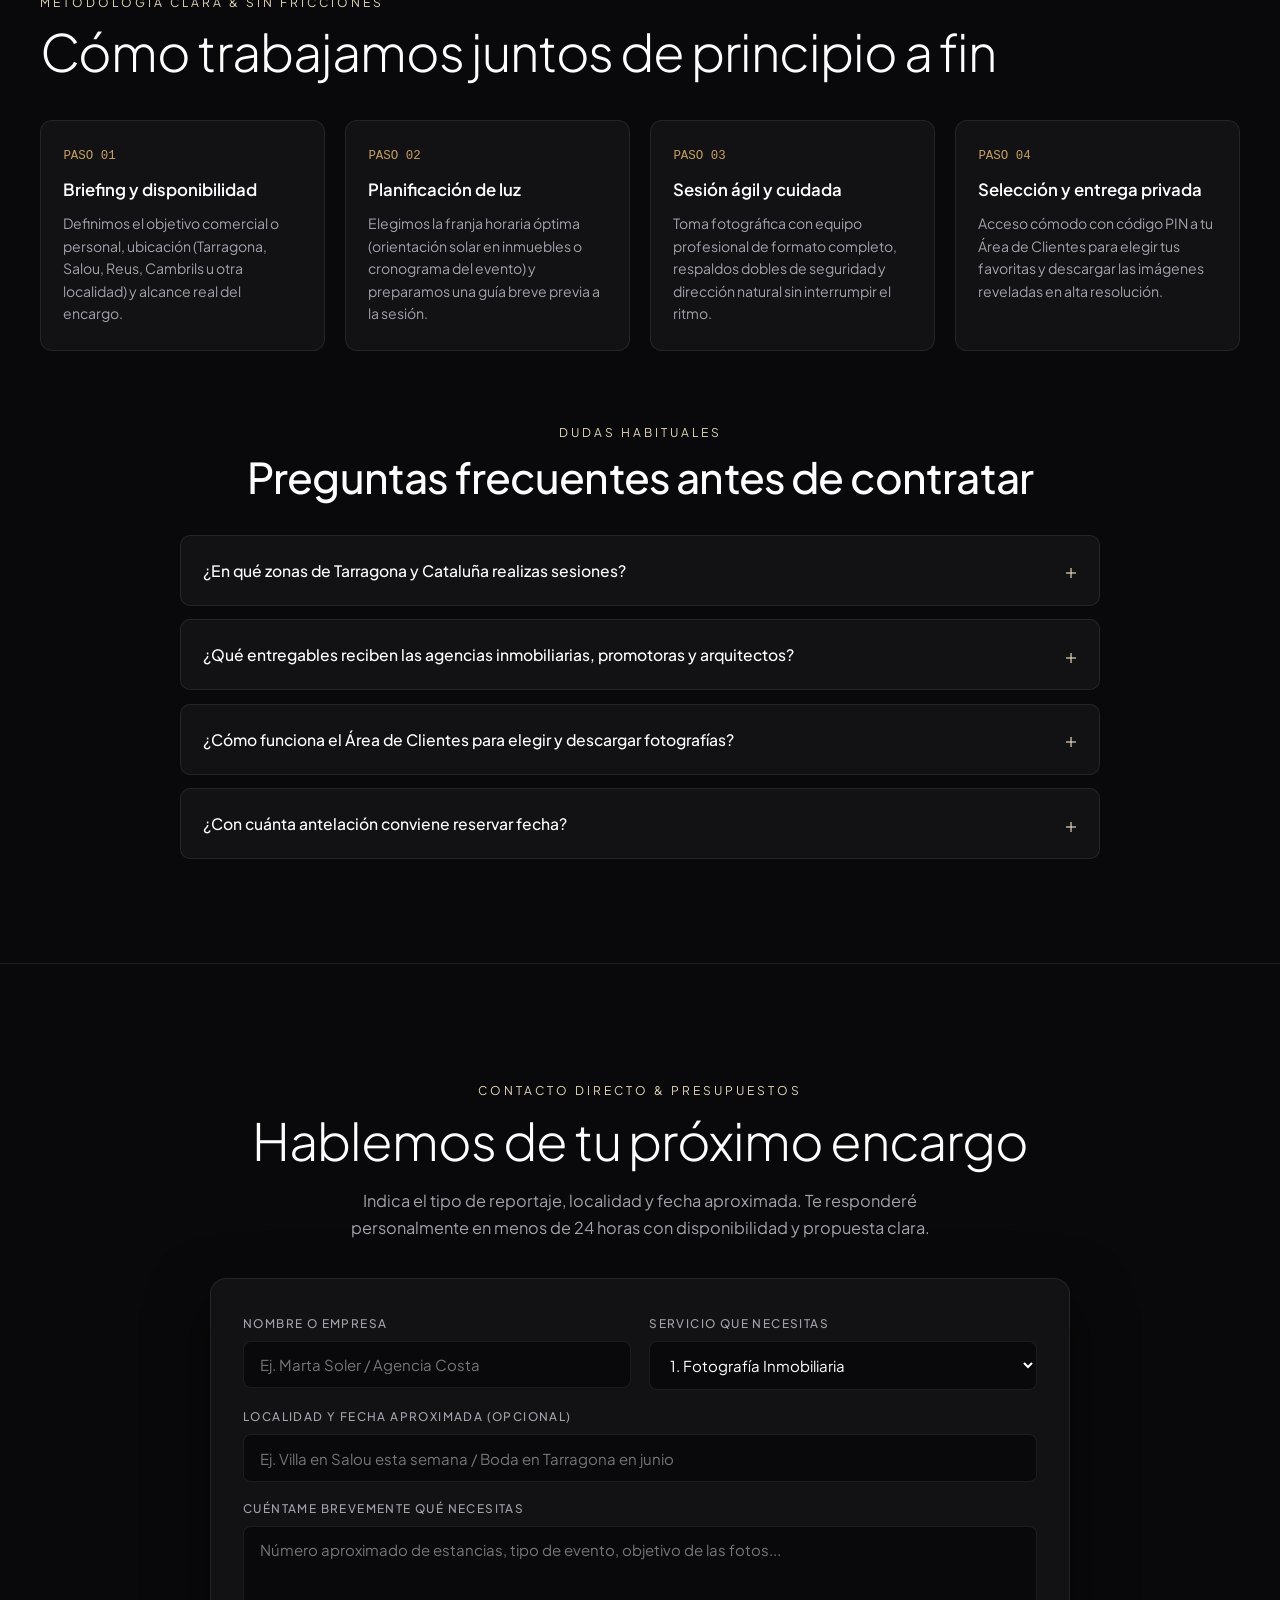
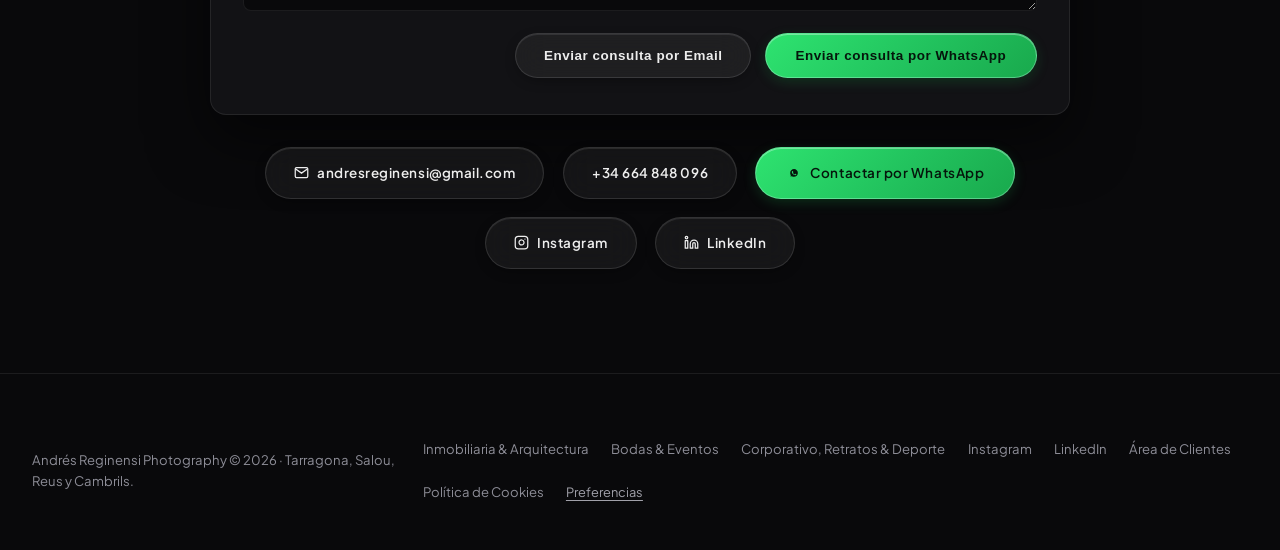
==== commit 938a9537: "feat(pricing): use native expandable tariff dropdowns and bust CSS/JS cache v25" ====
--- a/index.html
+++ b/index.html
@@ -124,8 +124,8 @@
   <link rel="preconnect" href="https://fonts.gstatic.com" crossorigin>
   <link href="https://fonts.googleapis.com/css2?family=Inter:wght@300;400;500;600&family=Plus+Jakarta+Sans:ital,wght@0,300;0,400;0,500;0,600;0,700;1,300;1,400&display=swap" rel="stylesheet">
 
-  <link rel="stylesheet" href="assets/css/main.css?v=4">
-  <link rel="stylesheet" href="assets/css/cookies.css?v=4">
+  <link rel="stylesheet" href="assets/css/main.css?v=25">
+  <link rel="stylesheet" href="assets/css/cookies.css?v=25">
 </head>
 <body>
   <a href="#contenido-principal" class="skip-link">Saltar al contenido principal</a>
@@ -288,38 +288,29 @@
           </p>
 
           <div class="seo-cards-toolbar" id="tarifas">
-            <span class="pricing-market-badge">&#10003; Tarifas locales competitivas en Tarragona &middot; Pasa el cursor o pulsa sobre cada especialidad para ver qué incluye</span>
+            <span class="pricing-market-badge">&#10003; Tarifas locales competitivas en Tarragona &middot; Pulsa en «Desde X€» o en «Ver tarifa y qué incluye» para desplegar cada servicio</span>
           </div>
 
           <div class="seo-cards-grid">
             <!-- 01 / INMOBILIARIA -->
-            <article class="seo-card" tabindex="0">
-              <div class="seo-card-front">
-                <div>
-                  <div class="seo-card-top">
-                    <span class="seo-card-num">01 / INMOBILIARIA</span>
-                    <button type="button" class="price-pill" data-popup-trigger aria-expanded="false">
-                      <span class="price-pill-label">Desde</span>
-                      <span class="price-pill-value">120€</span>
-                      <span class="price-pill-plus" aria-hidden="true">+</span>
-                    </button>
-                  </div>
-                  <h3 class="seo-card-h3">Fotografía Inmobiliaria en Tarragona y Salou</h3>
-                  <p>Reportajes orientados a agencias, promotoras y alquiler vacacional que multiplican el atractivo de viviendas, áticos y villas en portales nacionales e internacionales.</p>
-                </div>
-                <div class="seo-card-footer">
-                  <button type="button" class="seo-card-tariff-btn" data-popup-trigger>Ver tarifa y qué incluye</button>
-                  <a href="fotografia-inmobiliaria-tarragona.html" class="seo-card-link">Explorar <span class="btn-arrow" aria-hidden="true">&rarr;</span></a>
-                </div>
+            <article class="seo-card">
+              <div class="seo-card-top">
+                <span class="seo-card-num">01 / INMOBILIARIA</span>
+                <button type="button" class="price-pill" data-toggle-tariff aria-label="Desplegar tarifa Fotografía Inmobiliaria desde 120€">
+                  <span class="price-pill-label">Desde</span>
+                  <span class="price-pill-value">120€</span>
+                  <span class="price-pill-chevron" aria-hidden="true">&#9662;</span>
+                </button>
               </div>
-
-              <!-- POP-UP DE TARIFA SOBRE EL CUADRADO 01 -->
-              <div class="seo-card-popup" role="dialog" aria-label="Tarifa Fotografía Inmobiliaria">
-                <div>
-                  <div class="seo-popup-header">
-                    <span class="seo-card-num">01 / TARIFA INMOBILIARIA</span>
-                    <button type="button" class="seo-popup-close" data-popup-close aria-label="Cerrar detalle de tarifa">&times;</button>
-                  </div>
+              <h3 class="seo-card-h3">Fotografía Inmobiliaria en Tarragona y Salou</h3>
+              <p>Reportajes orientados a agencias, promotoras y alquiler vacacional que multiplican el atractivo de viviendas, áticos y villas en portales nacionales e internacionales.</p>
+
+              <details class="seo-tariff-dropdown">
+                <summary class="seo-card-tariff-btn">
+                  <span>Ver tarifa y qué incluye</span>
+                  <span class="tariff-btn-icon" aria-hidden="true">&#9662;</span>
+                </summary>
+                <div class="seo-tariff-panel">
                   <div class="seo-popup-price-box">
                     <div class="seo-popup-price-main">
                       <span class="pricing-from">Desde</span>
@@ -327,49 +318,40 @@
                     </div>
                     <span class="pricing-unit">por inmueble</span>
                   </div>
-                  <p class="seo-popup-desc">Para agencias inmobiliarias, propietarios y alquiler vacacional en Tarragona y Costa Daurada.</p>
                   <ul class="pricing-features">
                     <li>Ópticas gran angular sin distorsión y verticales corregidas</li>
                     <li>Control de rango dinámico (interior y vistas exteriores)</li>
                     <li>Doble entrega: web/portales (Idealista, Airbnb) + Alta Res.</li>
                     <li>Descuentos por volumen para carteras de agencias</li>
                   </ul>
+                  <a href="#contacto" class="btn-primary-gold seo-popup-cta" data-select-service="Fotografía Inmobiliaria / Arquitectura">Solicitar esta tarifa <span class="btn-arrow" aria-hidden="true">&rarr;</span></a>
                 </div>
-                <div class="seo-popup-actions">
-                  <a href="#contacto" class="btn-primary-gold seo-popup-cta" data-select-service="Fotografía Inmobiliaria / Arquitectura">Solicitar esta tarifa <span class="btn-arrow" aria-hidden="true">&rarr;</span></a>
-                  <a href="fotografia-inmobiliaria-tarragona.html" class="seo-popup-sublink">Ver galería</a>
-                </div>
+              </details>
+
+              <div class="seo-card-footer">
+                <a href="fotografia-inmobiliaria-tarragona.html" class="seo-card-link">Ver servicio inmobiliario <span class="btn-arrow" aria-hidden="true">&rarr;</span></a>
               </div>
             </article>
 
             <!-- 02 / ARQUITECTURA & INTERIORES -->
-            <article class="seo-card" tabindex="0">
-              <div class="seo-card-front">
-                <div>
-                  <div class="seo-card-top">
-                    <span class="seo-card-num">02 / ARQUITECTURA &amp; INTERIORES</span>
-                    <button type="button" class="price-pill" data-popup-trigger aria-expanded="false">
-                      <span class="price-pill-label">Desde</span>
-                      <span class="price-pill-value">180€</span>
-                      <span class="price-pill-plus" aria-hidden="true">+</span>
-                    </button>
-                  </div>
-                  <h3 class="seo-card-h3">Fotografía de Arquitectura e Interiorismo</h3>
-                  <p>Documentación rigurosa de obra nueva, reformas, hoteles y espacios comerciales con control de líneas verticales, luz natural y fidelidad cromática de materiales.</p>
-                </div>
-                <div class="seo-card-footer">
-                  <button type="button" class="seo-card-tariff-btn" data-popup-trigger>Ver tarifa y qué incluye</button>
-                  <a href="fotografia-inmobiliaria-tarragona.html#arquitectura-interiores" class="seo-card-link">Explorar <span class="btn-arrow" aria-hidden="true">&rarr;</span></a>
-                </div>
+            <article class="seo-card">
+              <div class="seo-card-top">
+                <span class="seo-card-num">02 / ARQUITECTURA &amp; INTERIORES</span>
+                <button type="button" class="price-pill" data-toggle-tariff aria-label="Desplegar tarifa Arquitectura e Interiorismo desde 180€">
+                  <span class="price-pill-label">Desde</span>
+                  <span class="price-pill-value">180€</span>
+                  <span class="price-pill-chevron" aria-hidden="true">&#9662;</span>
+                </button>
               </div>
-
-              <!-- POP-UP DE TARIFA SOBRE EL CUADRADO 02 -->
-              <div class="seo-card-popup" role="dialog" aria-label="Tarifa Fotografía de Arquitectura e Interiorismo">
-                <div>
-                  <div class="seo-popup-header">
-                    <span class="seo-card-num">02 / TARIFA ARQUITECTURA</span>
-                    <button type="button" class="seo-popup-close" data-popup-close aria-label="Cerrar detalle de tarifa">&times;</button>
-                  </div>
+              <h3 class="seo-card-h3">Fotografía de Arquitectura e Interiorismo</h3>
+              <p>Documentación rigurosa de obra nueva, reformas, hoteles y espacios comerciales con control de líneas verticales, luz natural y fidelidad cromática de materiales.</p>
+
+              <details class="seo-tariff-dropdown">
+                <summary class="seo-card-tariff-btn">
+                  <span>Ver tarifa y qué incluye</span>
+                  <span class="tariff-btn-icon" aria-hidden="true">&#9662;</span>
+                </summary>
+                <div class="seo-tariff-panel">
                   <div class="seo-popup-price-box">
                     <div class="seo-popup-price-main">
                       <span class="pricing-from">Desde</span>
@@ -377,49 +359,40 @@
                     </div>
                     <span class="pricing-unit">por proyecto</span>
                   </div>
-                  <p class="seo-popup-desc">Reportajes de autor para estudios de arquitectura, interioristas, constructoras, villas y hoteles.</p>
                   <ul class="pricing-features">
                     <li>Planificación según orientación solar y hora azul / crepúsculo</li>
                     <li>Vistas generales y encuadres de detalle constructivo</li>
                     <li>Fidelidad cromática de materiales e iluminación técnica</li>
                     <li>Entrega en alta resolución para dosieres, prensa y premios</li>
                   </ul>
+                  <a href="#contacto" class="btn-primary-gold seo-popup-cta" data-select-service="Fotografía Inmobiliaria / Arquitectura">Solicitar esta tarifa <span class="btn-arrow" aria-hidden="true">&rarr;</span></a>
                 </div>
-                <div class="seo-popup-actions">
-                  <a href="#contacto" class="btn-primary-gold seo-popup-cta" data-select-service="Fotografía Inmobiliaria / Arquitectura">Solicitar esta tarifa <span class="btn-arrow" aria-hidden="true">&rarr;</span></a>
-                  <a href="fotografia-inmobiliaria-tarragona.html#arquitectura-interiores" class="seo-popup-sublink">Ver proyectos</a>
-                </div>
+              </details>
+
+              <div class="seo-card-footer">
+                <a href="fotografia-inmobiliaria-tarragona.html#arquitectura-interiores" class="seo-card-link">Ver arquitectura e interiores <span class="btn-arrow" aria-hidden="true">&rarr;</span></a>
               </div>
             </article>
 
             <!-- 03 / BODAS & EVENTOS -->
-            <article class="seo-card" tabindex="0">
-              <div class="seo-card-front">
-                <div>
-                  <div class="seo-card-top">
-                    <span class="seo-card-num">03 / BODAS &amp; EVENTOS</span>
-                    <button type="button" class="price-pill" data-popup-trigger aria-expanded="false">
-                      <span class="price-pill-label">Desde</span>
-                      <span class="price-pill-value">390€</span>
-                      <span class="price-pill-plus" aria-hidden="true">+</span>
-                    </button>
-                  </div>
-                  <h3 class="seo-card-h3">Fotógrafo de Bodas y Celebraciones</h3>
-                  <p>Narrativa documental sin posados artificiales. Capturo la atmósfera real, los gestos espontáneos y cada detalle de tu boda o evento social en Cataluña.</p>
-                </div>
-                <div class="seo-card-footer">
-                  <button type="button" class="seo-card-tariff-btn" data-popup-trigger>Ver tarifa y qué incluye</button>
-                  <a href="fotografo-bodas-tarragona.html" class="seo-card-link">Explorar <span class="btn-arrow" aria-hidden="true">&rarr;</span></a>
-                </div>
+            <article class="seo-card">
+              <div class="seo-card-top">
+                <span class="seo-card-num">03 / BODAS &amp; EVENTOS</span>
+                <button type="button" class="price-pill" data-toggle-tariff aria-label="Desplegar tarifa Bodas y Eventos desde 390€">
+                  <span class="price-pill-label">Desde</span>
+                  <span class="price-pill-value">390€</span>
+                  <span class="price-pill-chevron" aria-hidden="true">&#9662;</span>
+                </button>
               </div>
-
-              <!-- POP-UP DE TARIFA SOBRE EL CUADRADO 03 -->
-              <div class="seo-card-popup" role="dialog" aria-label="Tarifa Fotografía de Bodas y Eventos">
-                <div>
-                  <div class="seo-popup-header">
-                    <span class="seo-card-num">03 / TARIFA BODAS &amp; EVENTOS</span>
-                    <button type="button" class="seo-popup-close" data-popup-close aria-label="Cerrar detalle de tarifa">&times;</button>
-                  </div>
+              <h3 class="seo-card-h3">Fotógrafo de Bodas y Celebraciones</h3>
+              <p>Narrativa documental sin posados artificiales. Capturo la atmósfera real, los gestos espontáneos y cada detalle de tu boda o evento social en Cataluña.</p>
+
+              <details class="seo-tariff-dropdown">
+                <summary class="seo-card-tariff-btn">
+                  <span>Ver tarifa y qué incluye</span>
+                  <span class="tariff-btn-icon" aria-hidden="true">&#9662;</span>
+                </summary>
+                <div class="seo-tariff-panel">
                   <div class="seo-popup-price-box">
                     <div class="seo-popup-price-main">
                       <span class="pricing-from">Desde</span>
@@ -427,49 +400,40 @@
                     </div>
                     <span class="pricing-unit">íntima &middot; completa 850€</span>
                   </div>
-                  <p class="seo-popup-desc">Cobertura documental y espontánea en masías, fincas y ceremonias en Tarragona y Cataluña.</p>
                   <ul class="pricing-features">
                     <li>Boda íntima / civil (desde 390€) o día completo (desde 850€)</li>
                     <li>Reunión previa y planificación personalizada sin prisas</li>
                     <li>Edición individual en color y blanco y negro atemporal</li>
                     <li>Galería privada con PIN en alta resolución sin marcas de agua</li>
                   </ul>
+                  <a href="#contacto" class="btn-primary-gold seo-popup-cta" data-select-service="Reportaje de Boda / Evento Social">Consultar fecha y tarifa <span class="btn-arrow" aria-hidden="true">&rarr;</span></a>
                 </div>
-                <div class="seo-popup-actions">
-                  <a href="#contacto" class="btn-primary-gold seo-popup-cta" data-select-service="Reportaje de Boda / Evento Social">Consultar fecha y tarifa <span class="btn-arrow" aria-hidden="true">&rarr;</span></a>
-                  <a href="fotografo-bodas-tarragona.html" class="seo-popup-sublink">Ver bodas</a>
-                </div>
+              </details>
+
+              <div class="seo-card-footer">
+                <a href="fotografo-bodas-tarragona.html" class="seo-card-link">Ver reportajes de boda <span class="btn-arrow" aria-hidden="true">&rarr;</span></a>
               </div>
             </article>
 
             <!-- 04 / RETRATOS & EDITORIAL -->
-            <article class="seo-card" tabindex="0">
-              <div class="seo-card-front">
-                <div>
-                  <div class="seo-card-top">
-                    <span class="seo-card-num">04 / RETRATOS &amp; EDITORIAL</span>
-                    <button type="button" class="price-pill" data-popup-trigger aria-expanded="false">
-                      <span class="price-pill-label">Desde</span>
-                      <span class="price-pill-value">100€</span>
-                      <span class="price-pill-plus" aria-hidden="true">+</span>
-                    </button>
-                  </div>
-                  <h3 class="seo-card-h3">Retratos Profesionales y Editoriales</h3>
-                  <p>Sesiones en estudio o localización exterior para artistas, profesionales independientes, marca personal y proyectos editoriales con carácter propio.</p>
-                </div>
-                <div class="seo-card-footer">
-                  <button type="button" class="seo-card-tariff-btn" data-popup-trigger>Ver tarifa y qué incluye</button>
-                  <a href="fotografia-corporativa-retratos-tarragona.html#retrato-editorial" class="seo-card-link">Explorar <span class="btn-arrow" aria-hidden="true">&rarr;</span></a>
-                </div>
+            <article class="seo-card">
+              <div class="seo-card-top">
+                <span class="seo-card-num">04 / RETRATOS &amp; EDITORIAL</span>
+                <button type="button" class="price-pill" data-toggle-tariff aria-label="Desplegar tarifa Retratos desde 100€">
+                  <span class="price-pill-label">Desde</span>
+                  <span class="price-pill-value">100€</span>
+                  <span class="price-pill-chevron" aria-hidden="true">&#9662;</span>
+                </button>
               </div>
-
-              <!-- POP-UP DE TARIFA SOBRE EL CUADRADO 04 -->
-              <div class="seo-card-popup" role="dialog" aria-label="Tarifa Retratos Profesionales y Editoriales">
-                <div>
-                  <div class="seo-popup-header">
-                    <span class="seo-card-num">04 / TARIFA RETRATOS</span>
-                    <button type="button" class="seo-popup-close" data-popup-close aria-label="Cerrar detalle de tarifa">&times;</button>
-                  </div>
+              <h3 class="seo-card-h3">Retratos Profesionales y Editoriales</h3>
+              <p>Sesiones en estudio o localización exterior para artistas, profesionales independientes, marca personal y proyectos editoriales con carácter propio.</p>
+
+              <details class="seo-tariff-dropdown">
+                <summary class="seo-card-tariff-btn">
+                  <span>Ver tarifa y qué incluye</span>
+                  <span class="tariff-btn-icon" aria-hidden="true">&#9662;</span>
+                </summary>
+                <div class="seo-tariff-panel">
                   <div class="seo-popup-price-box">
                     <div class="seo-popup-price-main">
                       <span class="pricing-from">Desde</span>
@@ -477,49 +441,40 @@
                     </div>
                     <span class="pricing-unit">por sesión</span>
                   </div>
-                  <p class="seo-popup-desc">Ideal para marca personal, LinkedIn, artistas, actores, músicos y books en exterior o estudio.</p>
                   <ul class="pricing-features">
                     <li>Sesión guiada de 60–90 min en localización o estudio</li>
                     <li>Dirección de pose natural y asesoramiento de estilismo</li>
                     <li>Galería privada con PIN para seleccionar tus favoritas</li>
                     <li>Edición editorial de piel, color y blanco y negro</li>
                   </ul>
+                  <a href="#contacto" class="btn-primary-gold seo-popup-cta" data-select-service="Retrato Profesional / Editorial / Book">Reservar sesión <span class="btn-arrow" aria-hidden="true">&rarr;</span></a>
                 </div>
-                <div class="seo-popup-actions">
-                  <a href="#contacto" class="btn-primary-gold seo-popup-cta" data-select-service="Retrato Profesional / Editorial / Book">Reservar sesión <span class="btn-arrow" aria-hidden="true">&rarr;</span></a>
-                  <a href="fotografia-corporativa-retratos-tarragona.html#retrato-editorial" class="seo-popup-sublink">Ver retratos</a>
-                </div>
+              </details>
+
+              <div class="seo-card-footer">
+                <a href="fotografia-corporativa-retratos-tarragona.html#retrato-editorial" class="seo-card-link">Ver retrato profesional <span class="btn-arrow" aria-hidden="true">&rarr;</span></a>
               </div>
             </article>
 
             <!-- 05 / CORPORATIVO & B2B -->
-            <article class="seo-card" tabindex="0">
-              <div class="seo-card-front">
-                <div>
-                  <div class="seo-card-top">
-                    <span class="seo-card-num">05 / CORPORATIVO &amp; B2B</span>
-                    <button type="button" class="price-pill" data-popup-trigger aria-expanded="false">
-                      <span class="price-pill-label">Desde</span>
-                      <span class="price-pill-value">160€</span>
-                      <span class="price-pill-plus" aria-hidden="true">+</span>
-                    </button>
-                  </div>
-                  <h3 class="seo-card-h3">Fotografía Corporativa y Empresarial</h3>
-                  <p>Retratos ejecutivos homogéneos para equipos, fotografía de sedes e instalaciones industriales, congresos y bancos de imágenes propios para marcas.</p>
-                </div>
-                <div class="seo-card-footer">
-                  <button type="button" class="seo-card-tariff-btn" data-popup-trigger>Ver tarifa y qué incluye</button>
-                  <a href="fotografia-corporativa-retratos-tarragona.html" class="seo-card-link">Explorar <span class="btn-arrow" aria-hidden="true">&rarr;</span></a>
-                </div>
+            <article class="seo-card">
+              <div class="seo-card-top">
+                <span class="seo-card-num">05 / CORPORATIVO &amp; B2B</span>
+                <button type="button" class="price-pill" data-toggle-tariff aria-label="Desplegar tarifa Fotografía Corporativa desde 160€">
+                  <span class="price-pill-label">Desde</span>
+                  <span class="price-pill-value">160€</span>
+                  <span class="price-pill-chevron" aria-hidden="true">&#9662;</span>
+                </button>
               </div>
-
-              <!-- POP-UP DE TARIFA SOBRE EL CUADRADO 05 -->
-              <div class="seo-card-popup" role="dialog" aria-label="Tarifa Fotografía Corporativa y Empresarial">
-                <div>
-                  <div class="seo-popup-header">
-                    <span class="seo-card-num">05 / TARIFA CORPORATIVA</span>
-                    <button type="button" class="seo-popup-close" data-popup-close aria-label="Cerrar detalle de tarifa">&times;</button>
-                  </div>
+              <h3 class="seo-card-h3">Fotografía Corporativa y Empresarial</h3>
+              <p>Retratos ejecutivos homogéneos para equipos, fotografía de sedes e instalaciones industriales, congresos y bancos de imágenes propios para marcas.</p>
+
+              <details class="seo-tariff-dropdown">
+                <summary class="seo-card-tariff-btn">
+                  <span>Ver tarifa y qué incluye</span>
+                  <span class="tariff-btn-icon" aria-hidden="true">&#9662;</span>
+                </summary>
+                <div class="seo-tariff-panel">
                   <div class="seo-popup-price-box">
                     <div class="seo-popup-price-main">
                       <span class="pricing-from">Desde</span>
@@ -527,49 +482,40 @@
                     </div>
                     <span class="pricing-unit">sesión o evento</span>
                   </div>
-                  <p class="seo-popup-desc">Imagen ejecutiva en vuestras propias oficinas, sedes industriales, congresos y eventos de empresa.</p>
                   <ul class="pricing-features">
                     <li>Desplazamiento in-company con iluminación de estudio portátil</li>
                     <li>Headshots homogéneos para directivos y equipos de trabajo</li>
                     <li>Cobertura ágil de congresos, jornadas y notas de prensa</li>
                     <li>Licencia de uso corporativo para web, LinkedIn y medios</li>
                   </ul>
+                  <a href="#contacto" class="btn-primary-gold seo-popup-cta" data-select-service="Fotografía Corporativa / Eventos de Empresa">Solicitar tarifa empresa <span class="btn-arrow" aria-hidden="true">&rarr;</span></a>
                 </div>
-                <div class="seo-popup-actions">
-                  <a href="#contacto" class="btn-primary-gold seo-popup-cta" data-select-service="Fotografía Corporativa / Eventos de Empresa">Solicitar tarifa empresa <span class="btn-arrow" aria-hidden="true">&rarr;</span></a>
-                  <a href="fotografia-corporativa-retratos-tarragona.html" class="seo-popup-sublink">Ver corporativo</a>
-                </div>
+              </details>
+
+              <div class="seo-card-footer">
+                <a href="fotografia-corporativa-retratos-tarragona.html" class="seo-card-link">Ver servicio para empresas <span class="btn-arrow" aria-hidden="true">&rarr;</span></a>
               </div>
             </article>
 
             <!-- 06 / DEPORTE & ACCIÓN -->
-            <article class="seo-card" tabindex="0">
-              <div class="seo-card-front">
-                <div>
-                  <div class="seo-card-top">
-                    <span class="seo-card-num">06 / DEPORTE &amp; ACCIÓN</span>
-                    <button type="button" class="price-pill" data-popup-trigger aria-expanded="false">
-                      <span class="price-pill-label">Desde</span>
-                      <span class="price-pill-value">120€</span>
-                      <span class="price-pill-plus" aria-hidden="true">+</span>
-                    </button>
-                  </div>
-                  <h3 class="seo-card-h3">Fotografía Deportiva y de Acción</h3>
-                  <p>Cobertura de competiciones, clubes, motor, náutica y entrenamientos de alto rendimiento con teleobjetivos luminosos y obturación de alta velocidad.</p>
-                </div>
-                <div class="seo-card-footer">
-                  <button type="button" class="seo-card-tariff-btn" data-popup-trigger>Ver tarifa y qué incluye</button>
-                  <a href="fotografia-corporativa-retratos-tarragona.html#deportiva-accion" class="seo-card-link">Explorar <span class="btn-arrow" aria-hidden="true">&rarr;</span></a>
-                </div>
+            <article class="seo-card">
+              <div class="seo-card-top">
+                <span class="seo-card-num">06 / DEPORTE &amp; ACCIÓN</span>
+                <button type="button" class="price-pill" data-toggle-tariff aria-label="Desplegar tarifa Fotografía Deportiva desde 120€">
+                  <span class="price-pill-label">Desde</span>
+                  <span class="price-pill-value">120€</span>
+                  <span class="price-pill-chevron" aria-hidden="true">&#9662;</span>
+                </button>
               </div>
-
-              <!-- POP-UP DE TARIFA SOBRE EL CUADRADO 06 -->
-              <div class="seo-card-popup" role="dialog" aria-label="Tarifa Fotografía Deportiva y de Acción">
-                <div>
-                  <div class="seo-popup-header">
-                    <span class="seo-card-num">06 / TARIFA DEPORTE &amp; ACCIÓN</span>
-                    <button type="button" class="seo-popup-close" data-popup-close aria-label="Cerrar detalle de tarifa">&times;</button>
-                  </div>
+              <h3 class="seo-card-h3">Fotografía Deportiva y de Acción</h3>
+              <p>Cobertura de competiciones, clubes, motor, náutica y entrenamientos de alto rendimiento con teleobjetivos luminosos y obturación de alta velocidad.</p>
+
+              <details class="seo-tariff-dropdown">
+                <summary class="seo-card-tariff-btn">
+                  <span>Ver tarifa y qué incluye</span>
+                  <span class="tariff-btn-icon" aria-hidden="true">&#9662;</span>
+                </summary>
+                <div class="seo-tariff-panel">
                   <div class="seo-popup-price-box">
                     <div class="seo-popup-price-main">
                       <span class="pricing-from">Desde</span>
@@ -577,18 +523,18 @@
                     </div>
                     <span class="pricing-unit">por cobertura</span>
                   </div>
-                  <p class="seo-popup-desc">Cobertura dinámica de torneos, clubes deportivos, motor, hípica, náutica, running y atletas.</p>
                   <ul class="pricing-features">
                     <li>Teleobjetivos luminosos y enfoque continuo de alta velocidad</li>
                     <li>Entrega rápida para redes sociales y comunicación del club</li>
                     <li>Galería privada accesible con PIN para participantes</li>
                     <li>Disponible para eventos puntuales o temporadas completas</li>
                   </ul>
+                  <a href="#contacto" class="btn-primary-gold seo-popup-cta" data-select-service="Fotografía Deportiva y de Acción">Solicitar cobertura <span class="btn-arrow" aria-hidden="true">&rarr;</span></a>
                 </div>
-                <div class="seo-popup-actions">
-                  <a href="#contacto" class="btn-primary-gold seo-popup-cta" data-select-service="Fotografía Deportiva y de Acción">Solicitar cobertura <span class="btn-arrow" aria-hidden="true">&rarr;</span></a>
-                  <a href="fotografia-corporativa-retratos-tarragona.html#deportiva-accion" class="seo-popup-sublink">Ver acción</a>
-                </div>
+              </details>
+
+              <div class="seo-card-footer">
+                <a href="fotografia-corporativa-retratos-tarragona.html#deportiva-accion" class="seo-card-link">Ver fotografía deportiva <span class="btn-arrow" aria-hidden="true">&rarr;</span></a>
               </div>
             </article>
           </div>
@@ -1162,9 +1108,9 @@
     </div>
   </div>
 
-  <script src="assets/js/db.js?v=12" defer></script>
-  <script src="assets/js/main.js?v=12" defer></script>
-  <script src="assets/js/cookies.js?v=12" defer></script>
-  <script src="assets/js/analytics-tracker.js?v=12" defer></script>
+  <script src="assets/js/db.js?v=25" defer></script>
+  <script src="assets/js/main.js?v=25" defer></script>
+  <script src="assets/js/cookies.js?v=25" defer></script>
+  <script src="assets/js/analytics-tracker.js?v=25" defer></script>
 </body>
 </html>
--- a/assets/css/main.css
+++ b/assets/css/main.css
@@ -603,7 +603,7 @@
 
 .seo-cards-toolbar {
   margin-top: 2rem;
-  margin-bottom: 1rem;
+  margin-bottom: 1.15rem;
   scroll-margin-top: 110px;
 }
 
@@ -612,45 +612,28 @@
   grid-template-columns: repeat(3, 1fr);
   gap: 1.35rem;
   margin: 0.5rem 0 2.75rem;
+  align-items: start;
 }
 
 .seo-card {
   position: relative;
-  isolation: isolate;
-  overflow: hidden;
   background: var(--bg-surface);
   border: 1px solid var(--border-hairline);
   border-radius: 16px;
-  padding: 0;
-  display: grid;
-  grid-template-columns: 1fr;
-  transition: transform 0.32s cubic-bezier(0.22, 1, 0.36, 1),
-              border-color 0.32s ease,
-              box-shadow 0.32s cubic-bezier(0.22, 1, 0.36, 1);
-  z-index: 1;
-}
-
-.seo-card:hover,
-.seo-card.is-popup-open {
-  transform: translateY(-5px);
-  border-color: rgba(212, 175, 55, 0.52);
-  box-shadow: 0 24px 52px rgba(0, 0, 0, 0.78), 0 0 30px rgba(197, 160, 89, 0.14);
-  z-index: 20;
-}
-
-.seo-card-front {
-  grid-area: 1 / 1;
   padding: 1.75rem 1.65rem;
   display: flex;
   flex-direction: column;
   justify-content: space-between;
-  opacity: 1;
-  visibility: visible;
-  transform: translateY(0) scale(1);
-  transition: opacity 0.24s cubic-bezier(0.22, 1, 0.36, 1),
-              transform 0.26s cubic-bezier(0.22, 1, 0.36, 1),
-              visibility 0.24s;
-  z-index: 2;
+  transition: transform 0.3s cubic-bezier(0.22, 1, 0.36, 1),
+              border-color 0.3s ease,
+              box-shadow 0.3s cubic-bezier(0.22, 1, 0.36, 1);
+}
+
+.seo-card:hover,
+.seo-card:focus-within {
+  transform: translateY(-4px);
+  border-color: rgba(212, 175, 55, 0.52);
+  box-shadow: 0 22px 48px rgba(0, 0, 0, 0.72), 0 0 28px rgba(197, 160, 89, 0.12);
 }
 
 .seo-card-top {
@@ -658,7 +641,7 @@
   align-items: center;
   justify-content: space-between;
   gap: 0.75rem;
-  margin-bottom: 0.85rem;
+  margin-bottom: 0.9rem;
   flex-wrap: wrap;
 }
 
@@ -671,22 +654,23 @@
   margin-bottom: 0;
 }
 
-/* Etiqueta cápsula de precio (Desde + Importe separados en Flexbox sin colisión) */
+/* Botón cápsula de precio ("Desde 120€ ▾") siempre visible y sin colisión */
 .price-pill {
+  appearance: none;
+  -webkit-appearance: none;
   font-family: var(--font-sans);
   display: inline-flex;
   align-items: center;
   gap: 0.42rem;
-  padding: 0.34rem 0.82rem;
+  padding: 0.38rem 0.88rem;
   border-radius: var(--btn-radius-pill);
-  background: linear-gradient(135deg, rgba(197, 160, 89, 0.15) 0%, rgba(227, 213, 184, 0.06) 100%);
-  border: 1px solid rgba(227, 213, 184, 0.32);
+  background: linear-gradient(135deg, rgba(197, 160, 89, 0.22) 0%, rgba(227, 213, 184, 0.08) 100%);
+  border: 1px solid rgba(212, 175, 55, 0.48);
   color: var(--accent-warm);
   line-height: 1;
   white-space: nowrap;
   cursor: pointer;
-  position: relative;
-  z-index: 3;
+  box-shadow: 0 4px 12px rgba(0, 0, 0, 0.35);
   transition: var(--btn-transition);
 }
 
@@ -695,8 +679,8 @@
   font-size: 0.68rem;
   text-transform: uppercase;
   letter-spacing: 0.07em;
-  color: var(--text-muted);
-  font-weight: 500;
+  color: var(--accent-warm);
+  font-weight: 600;
   flex-shrink: 0;
 }
 
@@ -705,162 +689,136 @@
   display: inline-block;
   color: var(--text-pure) !important;
   font-family: var(--font-display);
-  font-size: 0.96rem;
-  font-weight: 600;
+  font-size: 0.98rem;
+  font-weight: 700;
   letter-spacing: -0.01em;
   line-height: 1;
   flex-shrink: 0;
-  transition: transform 0.24s cubic-bezier(0.22, 1, 0.36, 1), color 0.24s ease;
-}
-
-.price-pill-plus {
-  display: inline-flex;
-  align-items: center;
-  justify-content: center;
-  width: 16px;
-  height: 16px;
-  border-radius: 50%;
-  background: rgba(212, 175, 55, 0.24);
-  color: var(--text-pure);
-  font-size: 0.72rem;
-  font-weight: 700;
+  transition: transform 0.22s ease, color 0.22s ease;
+}
+
+.price-pill-chevron {
+  display: inline-block;
+  font-size: 0.75rem;
+  color: var(--accent-gold);
   line-height: 1;
-  flex-shrink: 0;
-  transition: transform 0.25s ease, background 0.25s ease, color 0.25s ease;
+  transition: transform 0.25s cubic-bezier(0.22, 1, 0.36, 1);
 }
 
 .price-pill:hover,
 .deliverable-card:hover .price-pill {
-  background: linear-gradient(135deg, rgba(197, 160, 89, 0.26) 0%, rgba(227, 213, 184, 0.12) 100%);
-  border-color: rgba(227, 213, 184, 0.58);
-  box-shadow: 0 6px 18px rgba(197, 160, 89, 0.2);
-}
-
-.price-pill:hover .price-pill-value,
-.deliverable-card:hover .price-pill-value {
-  color: var(--accent-warm) !important;
-  transform: translateX(1px);
-}
-
-.seo-card-footer {
+  background: linear-gradient(135deg, rgba(197, 160, 89, 0.34) 0%, rgba(227, 213, 184, 0.16) 100%);
+  border-color: rgba(245, 224, 181, 0.75);
+  transform: translateY(-1px);
+  box-shadow: 0 6px 18px rgba(197, 160, 89, 0.25);
+}
+
+.seo-card.is-tariff-open .price-pill-chevron {
+  transform: rotate(180deg);
+}
+
+/* DESPLEGABLE INTERACTIVO DE TARIFA DENTRO DE CADA CUADRADO (.seo-tariff-dropdown) */
+.seo-tariff-dropdown {
+  margin-top: 0.35rem;
+  margin-bottom: 0.85rem;
+  border-radius: 12px;
+  background: rgba(255, 255, 255, 0.025);
+  border: 1px solid rgba(212, 175, 55, 0.32);
+  overflow: hidden;
+  transition: border-color 0.25s ease, background 0.25s ease, box-shadow 0.25s ease;
+}
+
+.seo-tariff-dropdown:hover {
+  border-color: rgba(212, 175, 55, 0.58);
+  background: rgba(197, 160, 89, 0.06);
+}
+
+.seo-tariff-dropdown[open] {
+  background: linear-gradient(165deg, rgba(26, 24, 31, 0.98) 0%, rgba(15, 15, 20, 0.99) 100%);
+  border-color: rgba(212, 175, 55, 0.62);
+  box-shadow: 0 14px 32px rgba(0, 0, 0, 0.55);
+}
+
+.seo-card-tariff-btn {
+  list-style: none;
   display: flex;
   align-items: center;
   justify-content: space-between;
   gap: 0.75rem;
-  margin-top: auto;
-  padding-top: 0.85rem;
-  border-top: 1px solid rgba(255, 255, 255, 0.06);
-  flex-wrap: wrap;
-}
-
-.seo-card-tariff-btn {
+  width: 100%;
+  padding: 0.68rem 1rem;
   font-family: var(--font-sans);
+  font-size: 0.82rem;
+  font-weight: 600;
+  color: var(--accent-warm);
+  background: linear-gradient(90deg, rgba(197, 160, 89, 0.14) 0%, rgba(197, 160, 89, 0.04) 100%);
+  cursor: pointer;
+  user-select: none;
+  transition: background 0.22s ease, color 0.22s ease;
+}
+
+.seo-card-tariff-btn::-webkit-details-marker {
+  display: none;
+}
+
+.seo-card-tariff-btn::marker {
+  content: '';
+}
+
+.seo-card-tariff-btn:hover {
+  background: linear-gradient(90deg, rgba(197, 160, 89, 0.24) 0%, rgba(197, 160, 89, 0.1) 100%);
+  color: var(--text-pure);
+}
+
+.tariff-btn-icon {
+  display: inline-flex;
+  align-items: center;
+  justify-content: center;
+  width: 22px;
+  height: 22px;
+  border-radius: 50%;
+  background: rgba(212, 175, 55, 0.2);
+  color: var(--text-pure);
   font-size: 0.78rem;
-  font-weight: 600;
-  color: var(--text-primary);
-  background: rgba(255, 255, 255, 0.04);
-  border: 1px solid rgba(255, 255, 255, 0.12);
-  border-radius: var(--btn-radius-pill);
-  padding: 0.4rem 0.9rem;
-  cursor: pointer;
-  transition: var(--btn-transition);
-}
-
-.seo-card-tariff-btn:hover {
-  background: rgba(212, 175, 55, 0.15);
-  border-color: rgba(227, 213, 184, 0.45);
-  color: var(--text-pure);
-}
-
-/* CAPA POP-UP DE TARIFA (MISMA CELDA DE GRID, CERO COLISIÓN CON LA CARA FRONTAL) */
-.seo-card-popup {
-  grid-area: 1 / 1;
-  background: linear-gradient(165deg, #19181f 0%, #0e0e13 100%);
-  padding: 1.55rem 1.6rem 1.45rem;
-  display: flex;
-  flex-direction: column;
-  justify-content: space-between;
-  opacity: 0;
-  visibility: hidden;
-  pointer-events: none;
-  transform: translateY(10px) scale(0.98);
-  transition: opacity 0.26s cubic-bezier(0.22, 1, 0.36, 1),
-              transform 0.28s cubic-bezier(0.22, 1, 0.36, 1),
-              visibility 0.26s;
-  z-index: 5;
-}
-
-@media (hover: hover) and (pointer: fine) {
-  .seo-card:hover .seo-card-front {
+  line-height: 1;
+  transition: transform 0.28s cubic-bezier(0.22, 1, 0.36, 1), background 0.22s ease;
+}
+
+.seo-tariff-dropdown[open] .tariff-btn-icon {
+  transform: rotate(180deg);
+  background: var(--accent-gold);
+  color: #09090b;
+}
+
+.seo-tariff-panel {
+  padding: 0.95rem 1rem 1.05rem;
+  border-top: 1px solid rgba(227, 213, 184, 0.14);
+  animation: tariffSlideDown 0.26s cubic-bezier(0.22, 1, 0.36, 1);
+}
+
+@keyframes tariffSlideDown {
+  from {
     opacity: 0;
-    visibility: hidden;
-    pointer-events: none;
-    transform: translateY(-6px) scale(0.98);
-  }
-
-  .seo-card:hover .seo-card-popup {
+    transform: translateY(-6px);
+  }
+  to {
     opacity: 1;
-    visibility: visible;
-    pointer-events: auto;
-    transform: translateY(0) scale(1);
-  }
-}
-
-.seo-card.is-popup-open .seo-card-front {
-  opacity: 0;
-  visibility: hidden;
-  pointer-events: none;
-  transform: translateY(-6px) scale(0.98);
-}
-
-.seo-card.is-popup-open .seo-card-popup {
-  opacity: 1;
-  visibility: visible;
-  pointer-events: auto;
-  transform: translateY(0) scale(1);
-}
-
-.seo-popup-header {
-  display: flex;
-  align-items: center;
-  justify-content: space-between;
-  gap: 0.5rem;
-  margin-bottom: 0.65rem;
-}
-
-.seo-popup-close {
-  width: 26px;
-  height: 26px;
-  border-radius: 50%;
-  background: rgba(255, 255, 255, 0.06);
-  border: 1px solid rgba(255, 255, 255, 0.14);
-  color: var(--text-muted);
-  font-size: 1.05rem;
-  line-height: 1;
-  display: inline-flex;
-  align-items: center;
-  justify-content: center;
-  cursor: pointer;
-  transition: var(--btn-transition);
-}
-
-.seo-popup-close:hover {
-  background: rgba(255, 255, 255, 0.14);
-  color: var(--text-pure);
-}
-
-/* Bloque destacado de precio dentro del Pop-up (Desde + Importe + Unidad con separación garantizada) */
+    transform: translateY(0);
+  }
+}
+
+/* Bloque destacado de precio dentro del desplegable (Desde + Importe + Unidad con separación garantizada) */
 .seo-popup-price-box {
   display: flex;
   align-items: center;
   justify-content: space-between;
   flex-wrap: wrap;
   gap: 0.5rem 0.85rem;
-  padding: 0.65rem 0.95rem;
-  margin-bottom: 0.75rem;
-  background: linear-gradient(135deg, rgba(197, 160, 89, 0.13) 0%, rgba(255, 255, 255, 0.03) 100%);
-  border: 1px solid rgba(227, 213, 184, 0.24);
-  border-radius: 12px;
+  padding: 0.65rem 0.9rem;
+  margin-bottom: 0.85rem;
+  background: linear-gradient(135deg, rgba(197, 160, 89, 0.15) 0%, rgba(255, 255, 255, 0.03) 100%);
+  border: 1px solid rgba(227, 213, 184, 0.26);
+  border-radius: 10px;
 }
 
 .seo-popup-price-main {
@@ -883,85 +841,50 @@
 .seo-popup-price-main .pricing-value {
   display: inline-block;
   font-family: var(--font-display);
-  font-size: 1.85rem;
+  font-size: 1.75rem;
   font-weight: 700;
   color: var(--accent-warm);
   line-height: 1;
   letter-spacing: -0.02em;
   flex-shrink: 0;
-  opacity: 0;
-  transform: translateX(-6px);
-  transition: opacity 0.32s cubic-bezier(0.22, 1, 0.36, 1) 0.05s,
-              transform 0.32s cubic-bezier(0.22, 1, 0.36, 1) 0.05s;
-}
-
-@media (hover: hover) and (pointer: fine) {
-  .seo-card:hover .seo-popup-price-main .pricing-value {
-    opacity: 1;
-    transform: translateX(0);
-  }
-}
-
-.seo-card.is-popup-open .seo-popup-price-main .pricing-value {
-  opacity: 1;
-  transform: translateX(0);
 }
 
 .seo-popup-price-box .pricing-unit {
-  font-size: 0.75rem;
+  font-size: 0.74rem;
   color: var(--text-primary);
   background: rgba(255, 255, 255, 0.06);
-  border: 1px solid rgba(255, 255, 255, 0.1);
+  border: 1px solid rgba(255, 255, 255, 0.12);
   padding: 0.22rem 0.62rem;
   border-radius: var(--btn-radius-pill);
   white-space: nowrap;
 }
 
-.seo-popup-desc {
-  font-size: 0.82rem !important;
-  line-height: 1.48 !important;
-  color: var(--text-muted) !important;
-  margin-bottom: 0.7rem !important;
-}
-
-.seo-card-popup .pricing-features {
-  margin: 0 0 0.95rem;
-  gap: 0.42rem;
-}
-
-.seo-card-popup .pricing-features li {
-  font-size: 0.8rem;
-  line-height: 1.38;
-}
-
-.seo-popup-actions {
+.seo-tariff-panel .pricing-features {
+  margin: 0 0 1rem;
+  gap: 0.45rem;
+}
+
+.seo-tariff-panel .pricing-features li {
+  font-size: 0.81rem;
+  line-height: 1.42;
+}
+
+.seo-popup-cta {
+  width: 100%;
+  padding: 0.6rem 1.1rem !important;
+  font-size: 0.8rem !important;
+  justify-content: center;
+}
+
+.seo-card-footer {
   display: flex;
   align-items: center;
   justify-content: space-between;
   gap: 0.75rem;
+  margin-top: auto;
   padding-top: 0.65rem;
   border-top: 1px solid rgba(255, 255, 255, 0.06);
-}
-
-.seo-popup-cta {
-  padding: 0.55rem 1.05rem !important;
-  font-size: 0.78rem !important;
-  flex: 1 1 auto;
-  justify-content: center;
-}
-
-.seo-popup-sublink {
-  font-size: 0.76rem;
-  color: var(--accent-warm);
-  font-weight: 500;
-  white-space: nowrap;
-  padding: 0.35rem 0.5rem;
-  transition: color 0.2s ease;
-}
-
-.seo-popup-sublink:hover {
-  color: var(--text-pure);
-  text-decoration: underline;
+  flex-wrap: wrap;
 }
 
 .discipline-title-row {
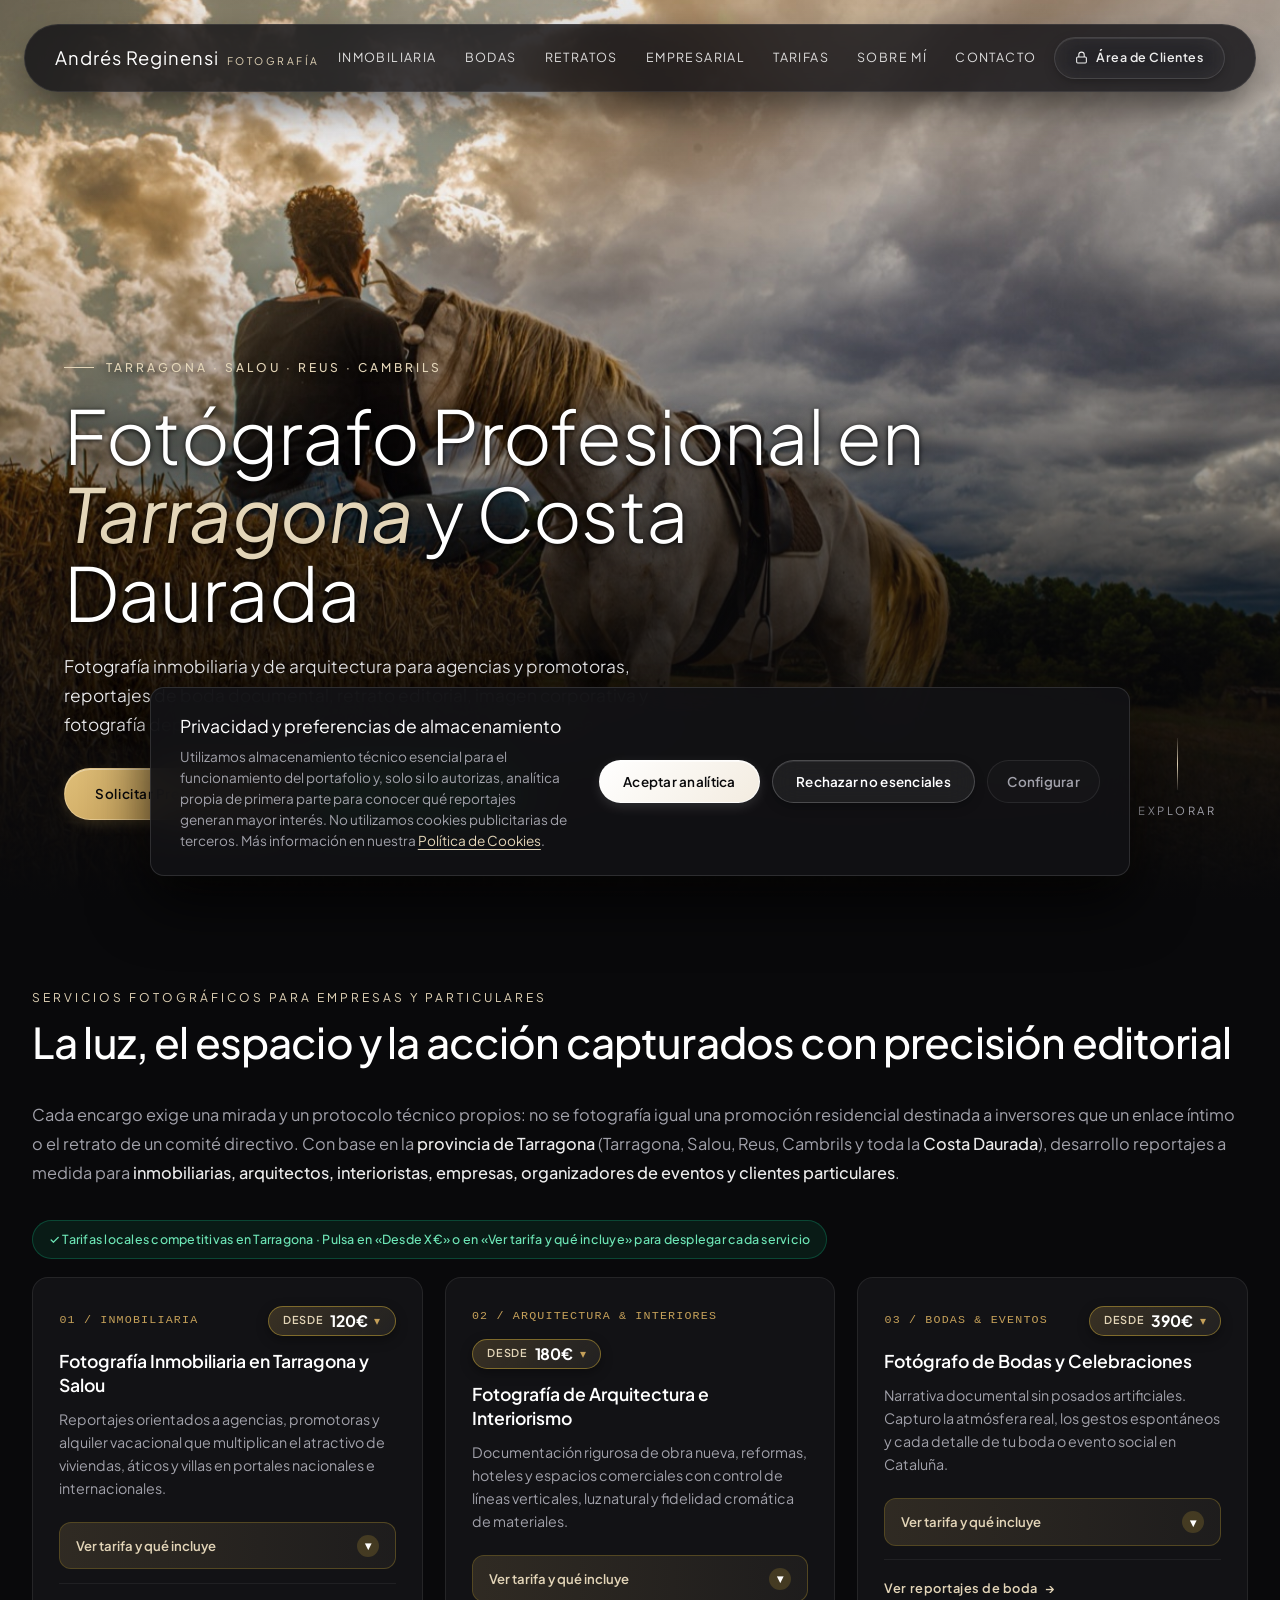
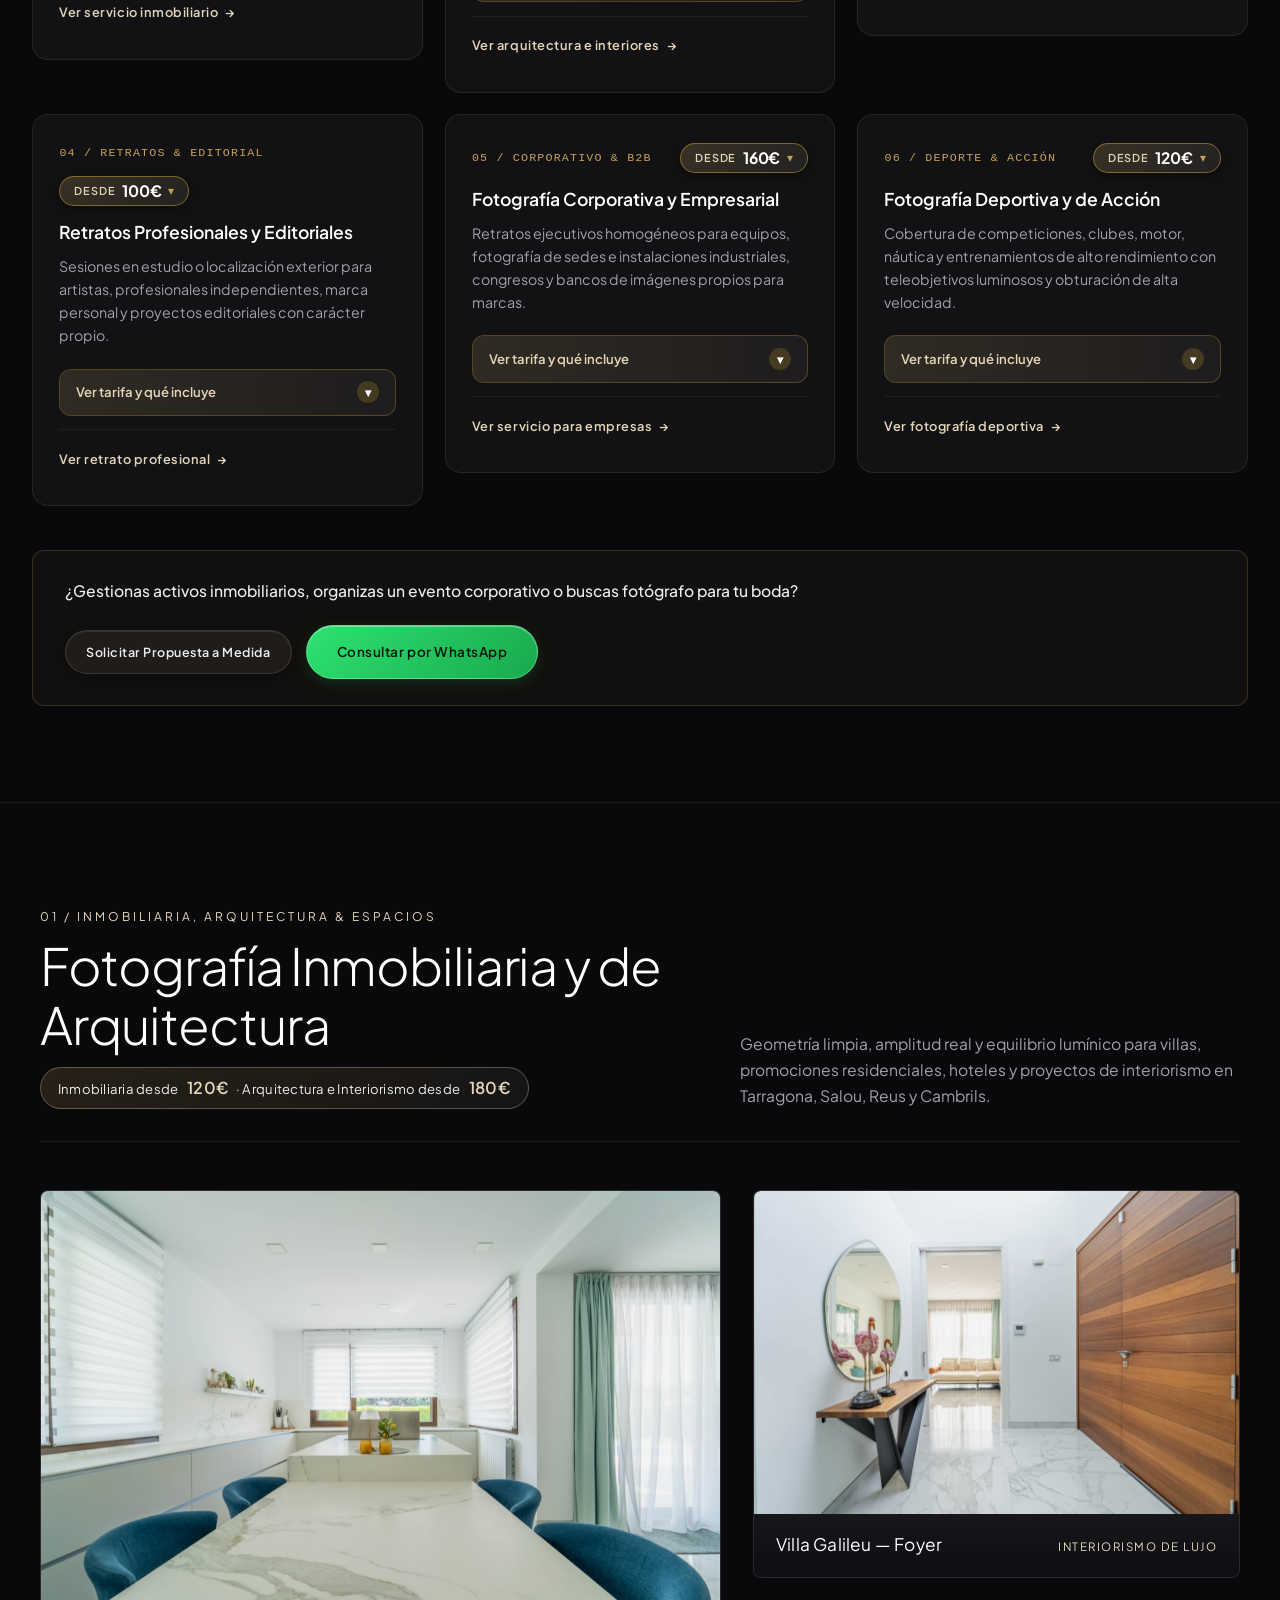
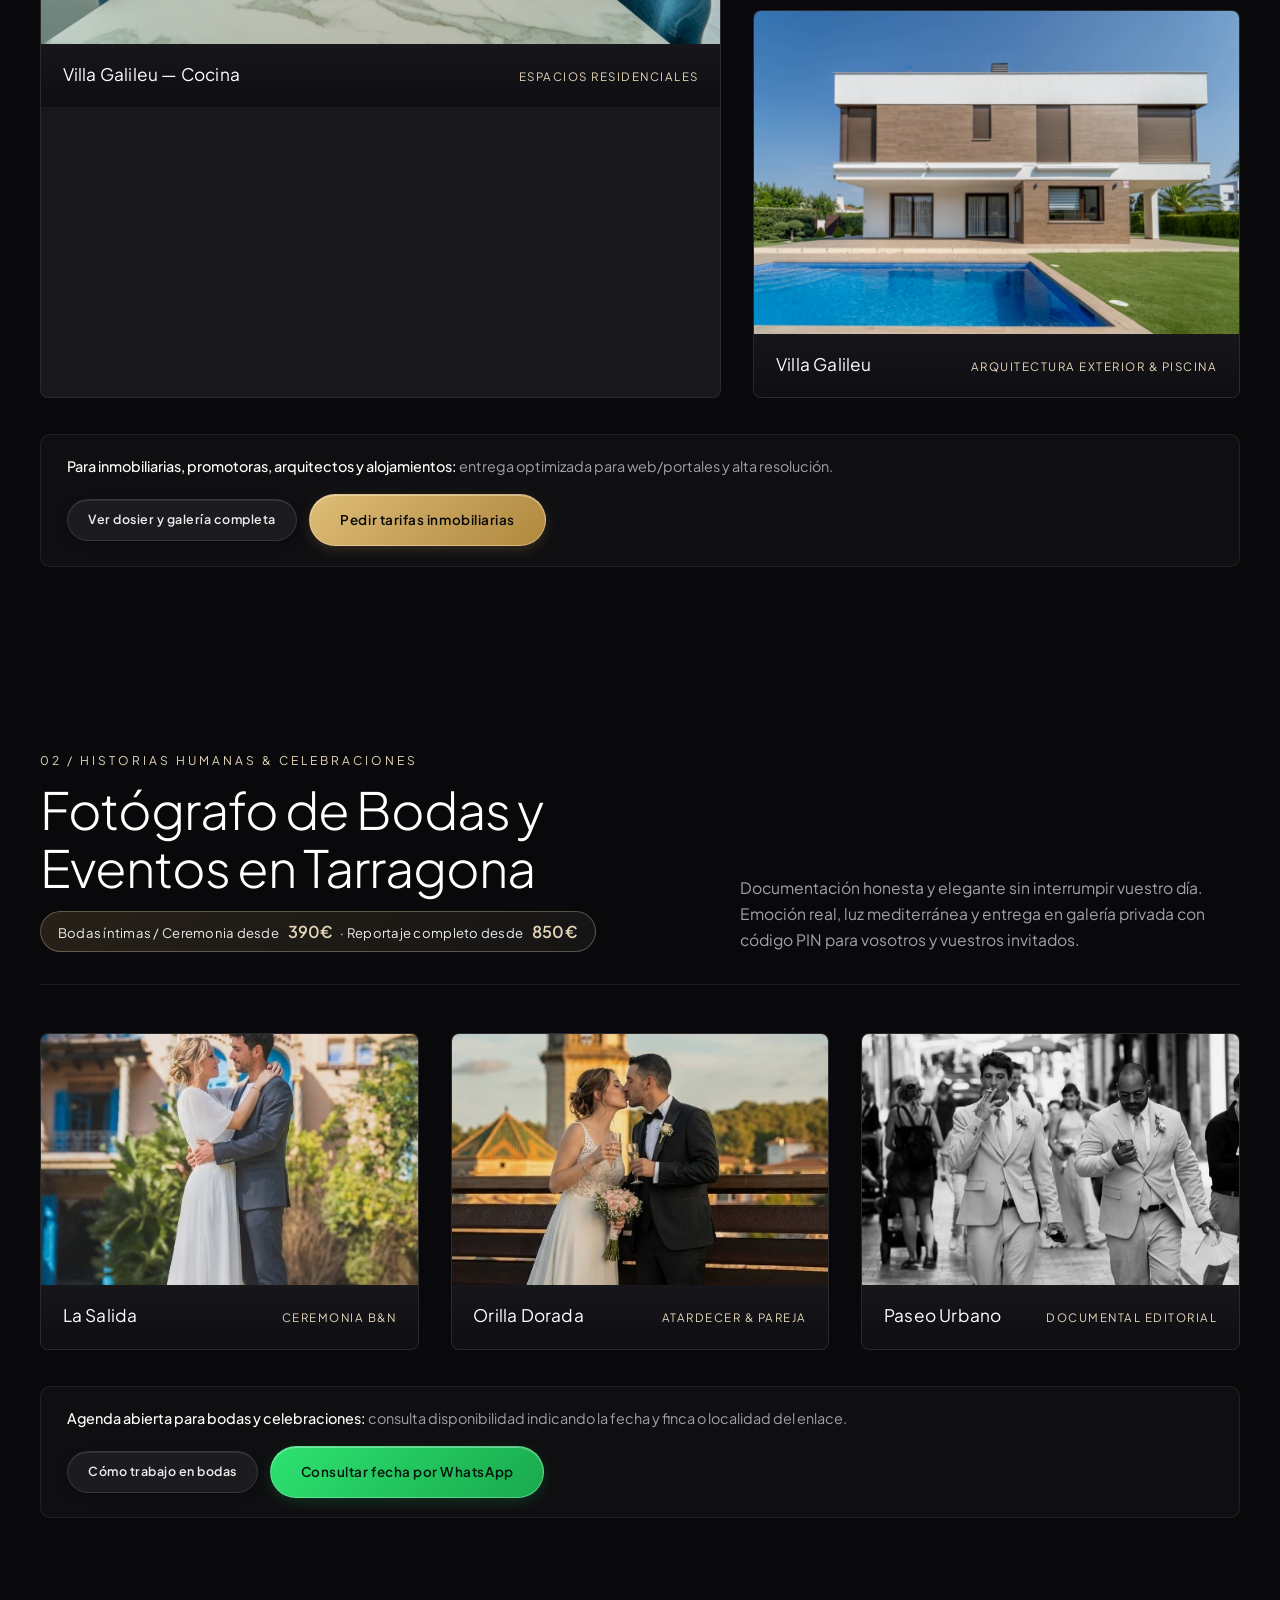
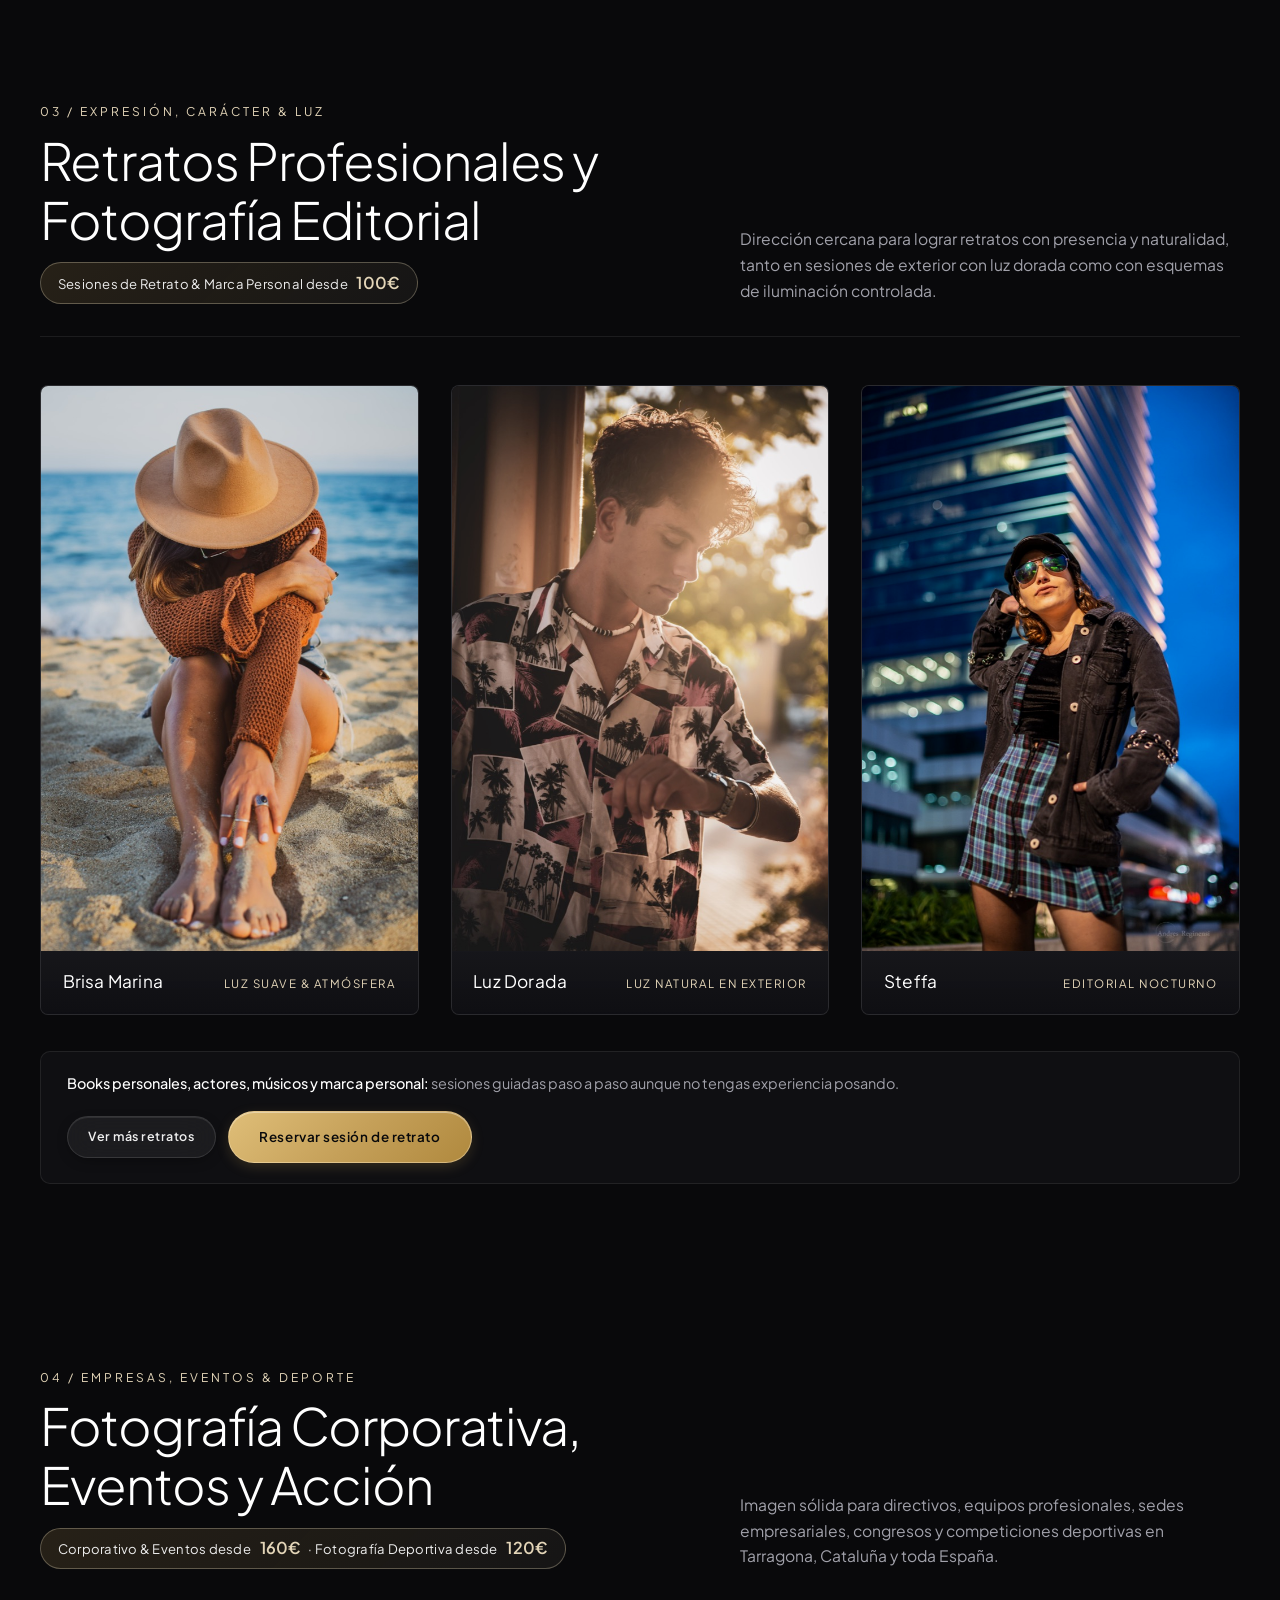
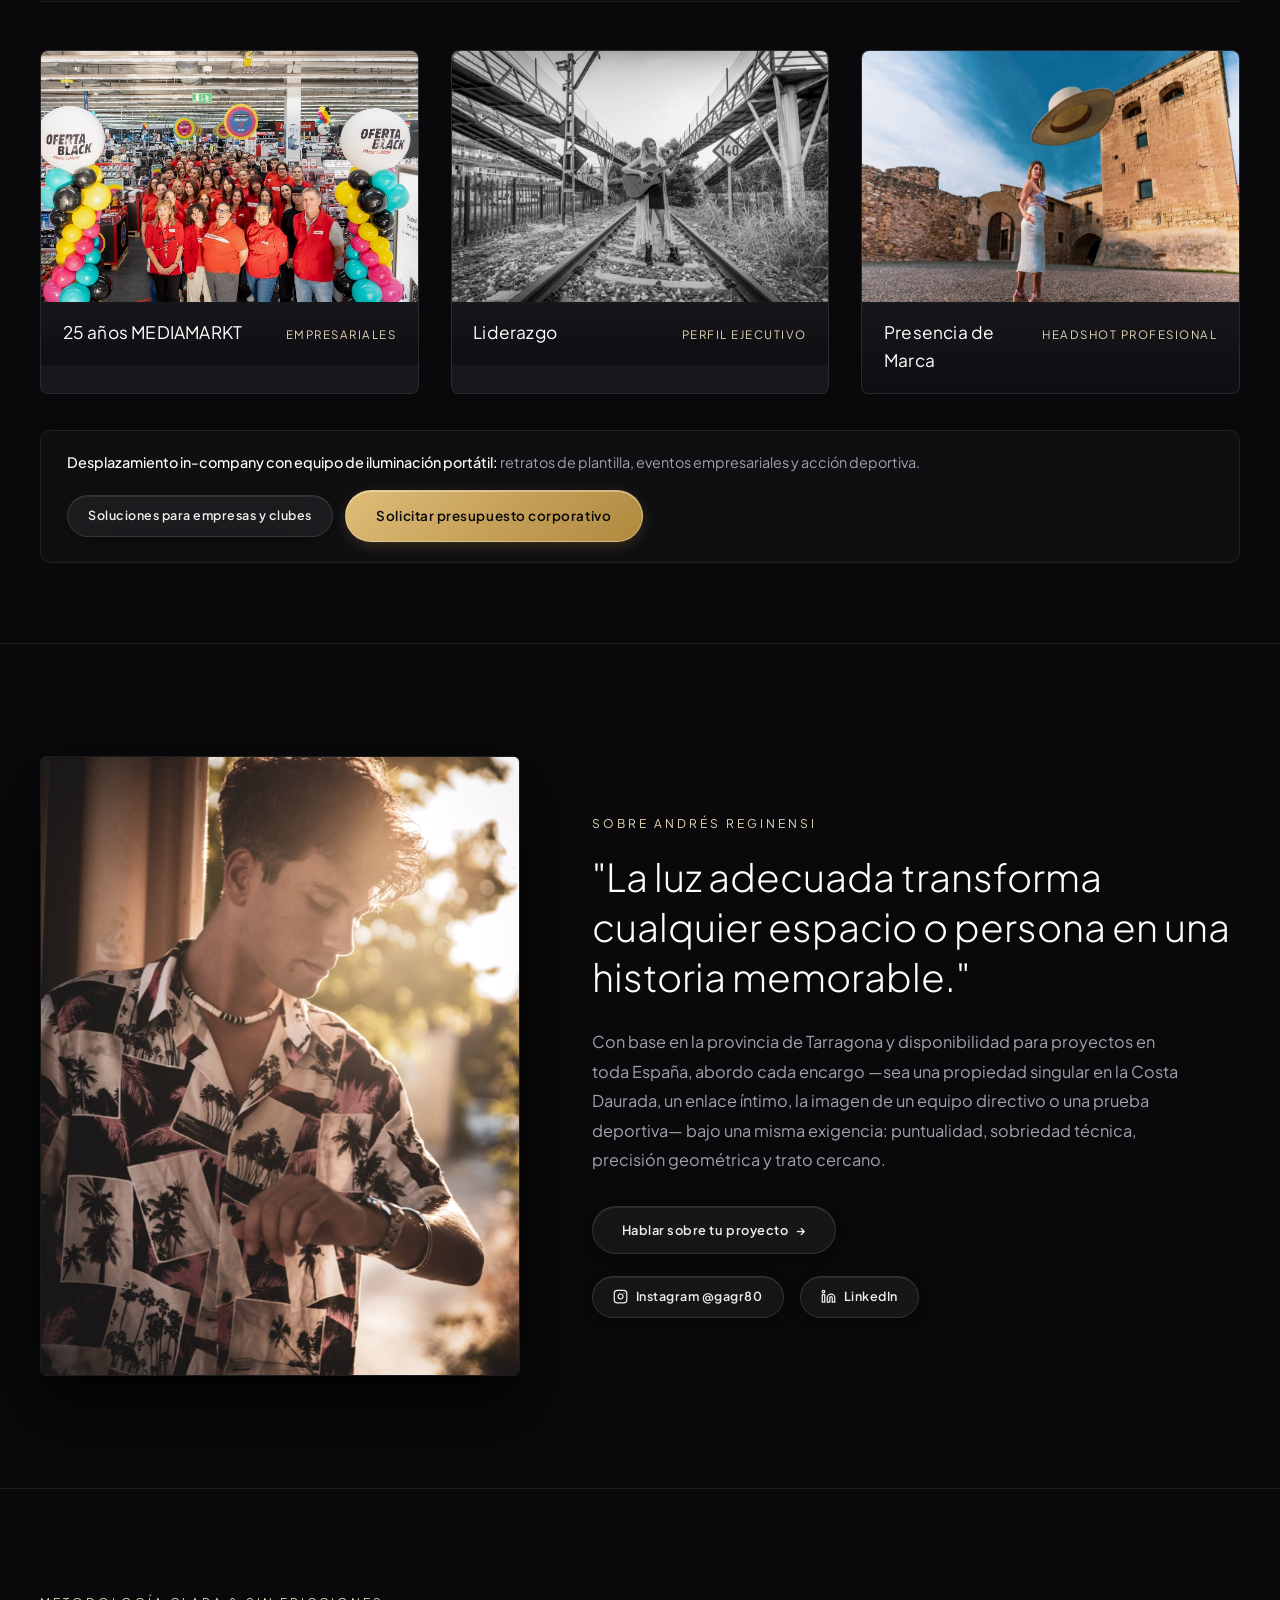
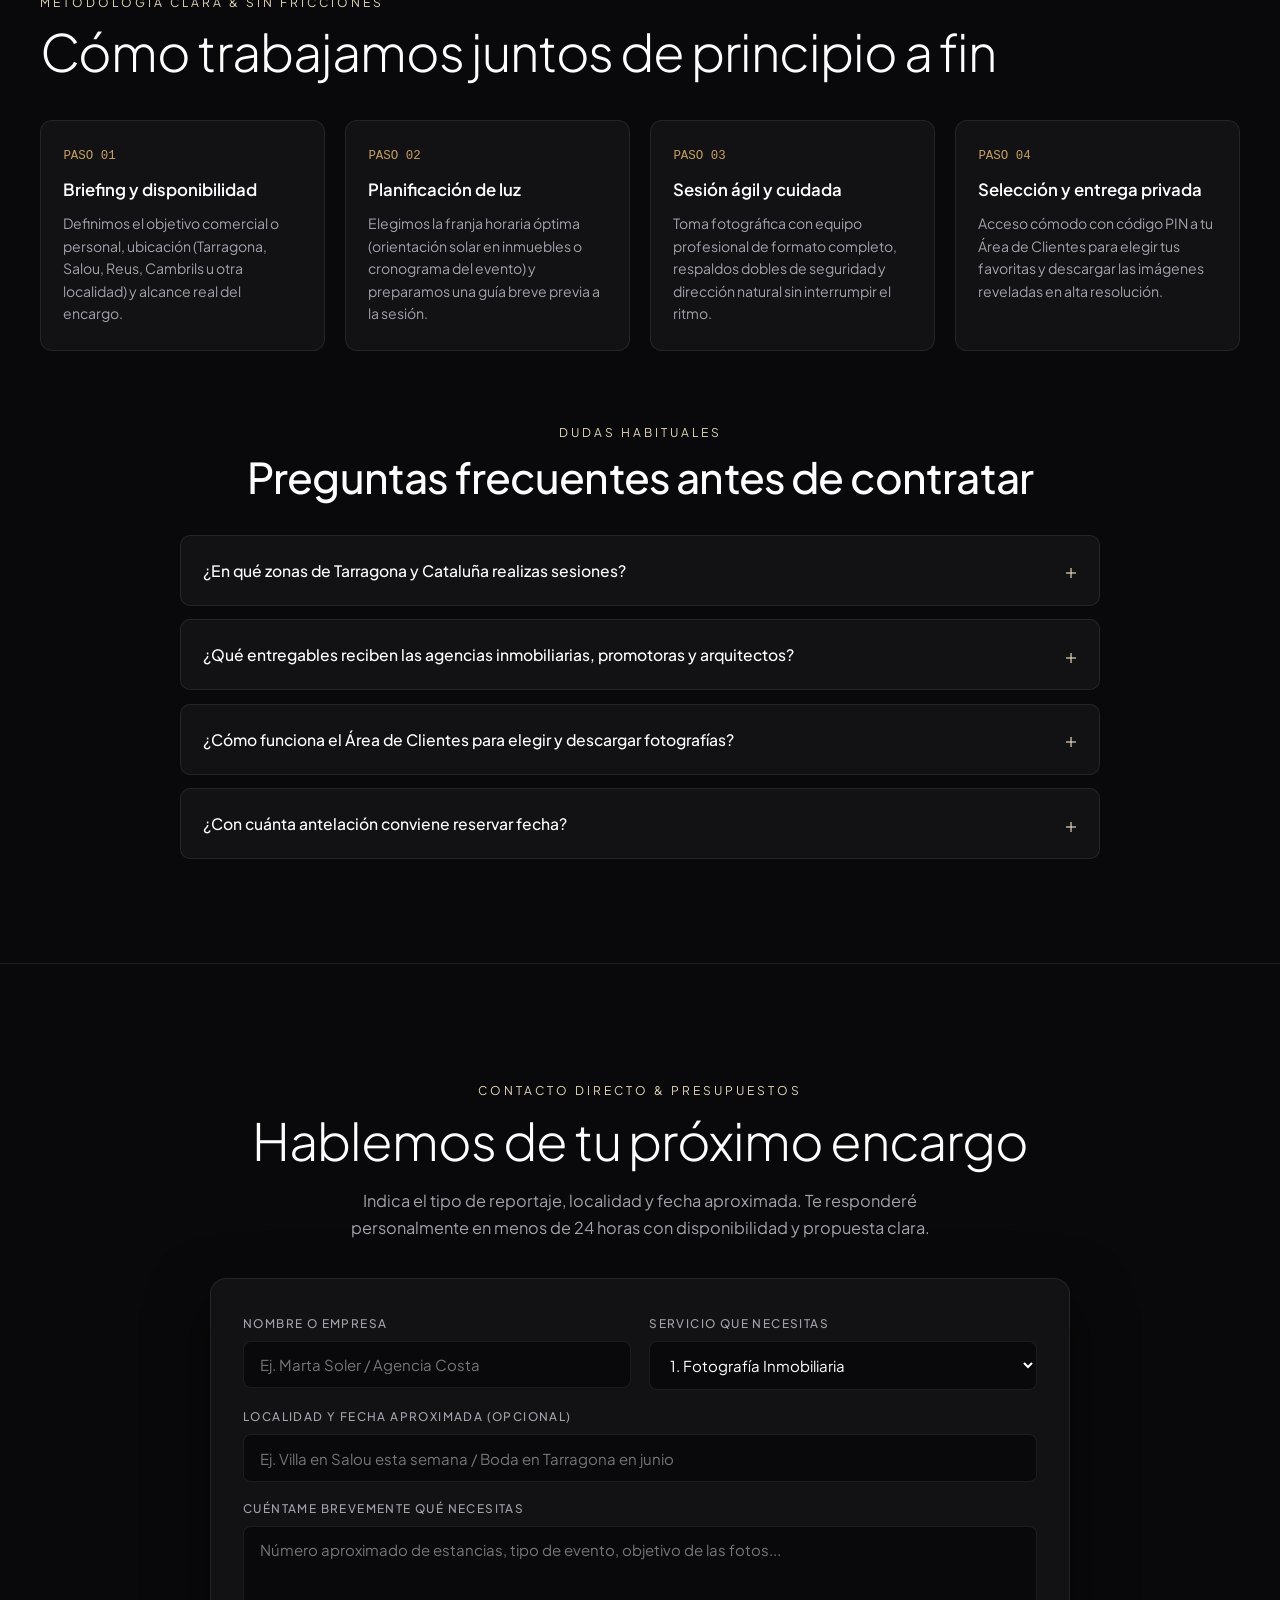
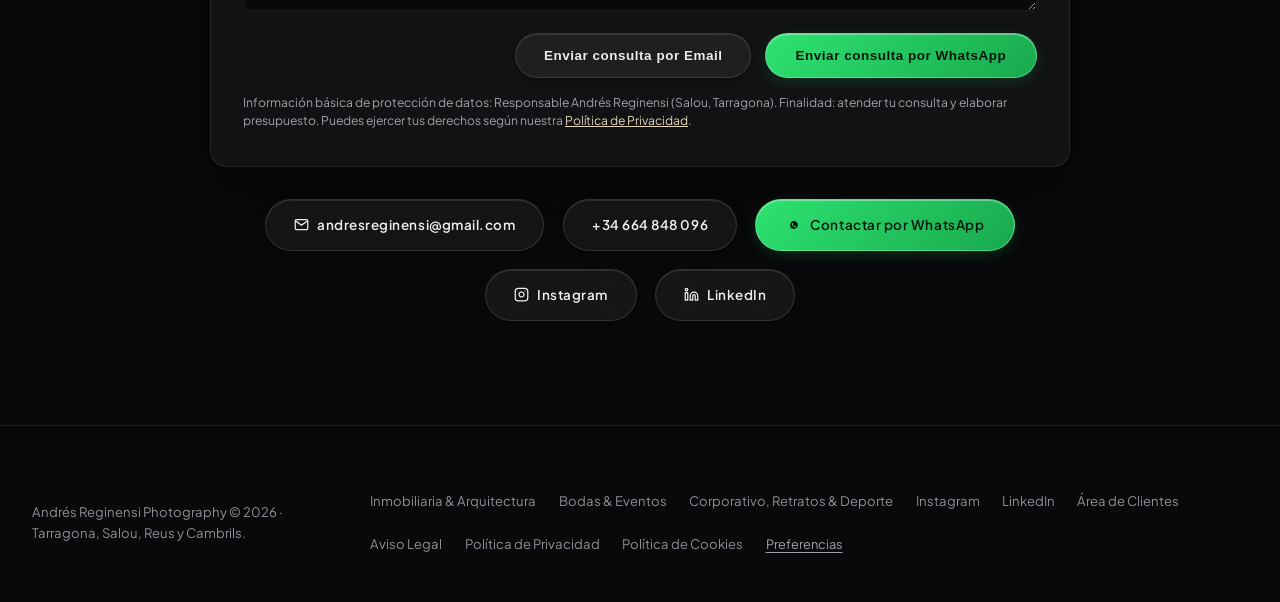
==== commit 22f70d95: "security(p0): move auth, GitHub proxy and private galleries to Cloudflare Worker and add legal pages" ====
--- a/index.html
+++ b/index.html
@@ -939,6 +939,9 @@
               Enviar consulta por WhatsApp
             </button>
           </div>
+          <p style="font-size: 0.76rem; color: var(--text-muted); margin-top: 0.9rem; line-height: 1.55;">
+            Información básica de protección de datos: Responsable Andrés Reginensi (Salou, Tarragona). Finalidad: atender tu consulta y elaborar presupuesto. Puedes ejercer tus derechos según nuestra <a href="politica-privacidad.html" style="color: var(--accent-warm); text-decoration: underline;">Política de Privacidad</a>.
+          </p>
         </form>
 
         <div class="contact-buttons-group">
@@ -1024,6 +1027,8 @@
       <a href="https://www.instagram.com/gagr80" target="_blank" rel="noopener noreferrer" aria-label="Instagram de Andrés Reginensi">Instagram</a>
       <a href="https://www.linkedin.com/in/gagr80/" target="_blank" rel="noopener noreferrer" aria-label="LinkedIn de Andrés Reginensi">LinkedIn</a>
       <a href="proofing.html">Área de Clientes</a>
+      <a href="aviso-legal.html">Aviso Legal</a>
+      <a href="politica-privacidad.html">Política de Privacidad</a>
       <a href="cookies.html">Política de Cookies</a>
       <button type="button" class="btn-cookie-reopen" data-open-cookie-settings title="Configurar preferencias de privacidad">Preferencias</button>
     </nav>
@@ -1108,9 +1113,9 @@
     </div>
   </div>
 
-  <script src="assets/js/db.js?v=25" defer></script>
-  <script src="assets/js/main.js?v=25" defer></script>
-  <script src="assets/js/cookies.js?v=25" defer></script>
-  <script src="assets/js/analytics-tracker.js?v=25" defer></script>
+  <script src="assets/js/db.js?v=26" defer></script>
+  <script src="assets/js/main.js?v=26" defer></script>
+  <script src="assets/js/cookies.js?v=26" defer></script>
+  <script src="assets/js/analytics-tracker.js?v=26" defer></script>
 </body>
 </html>
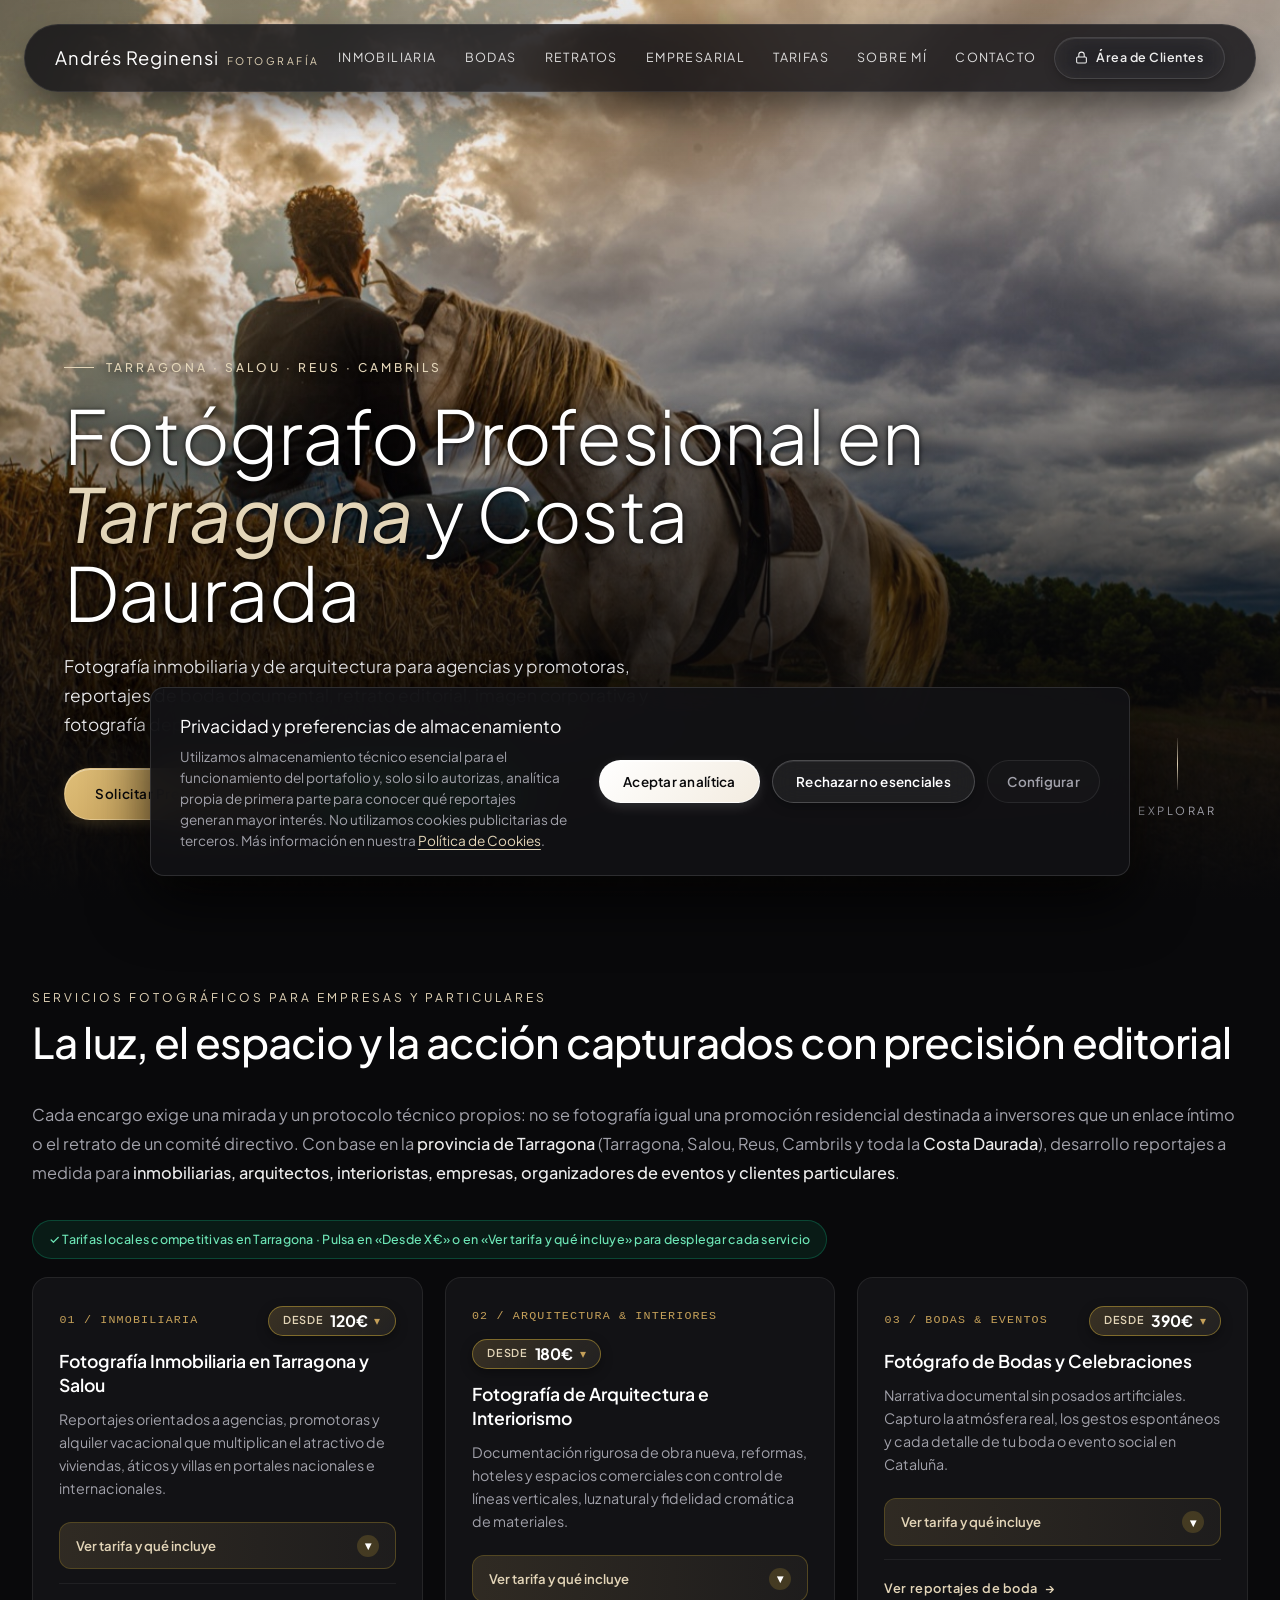
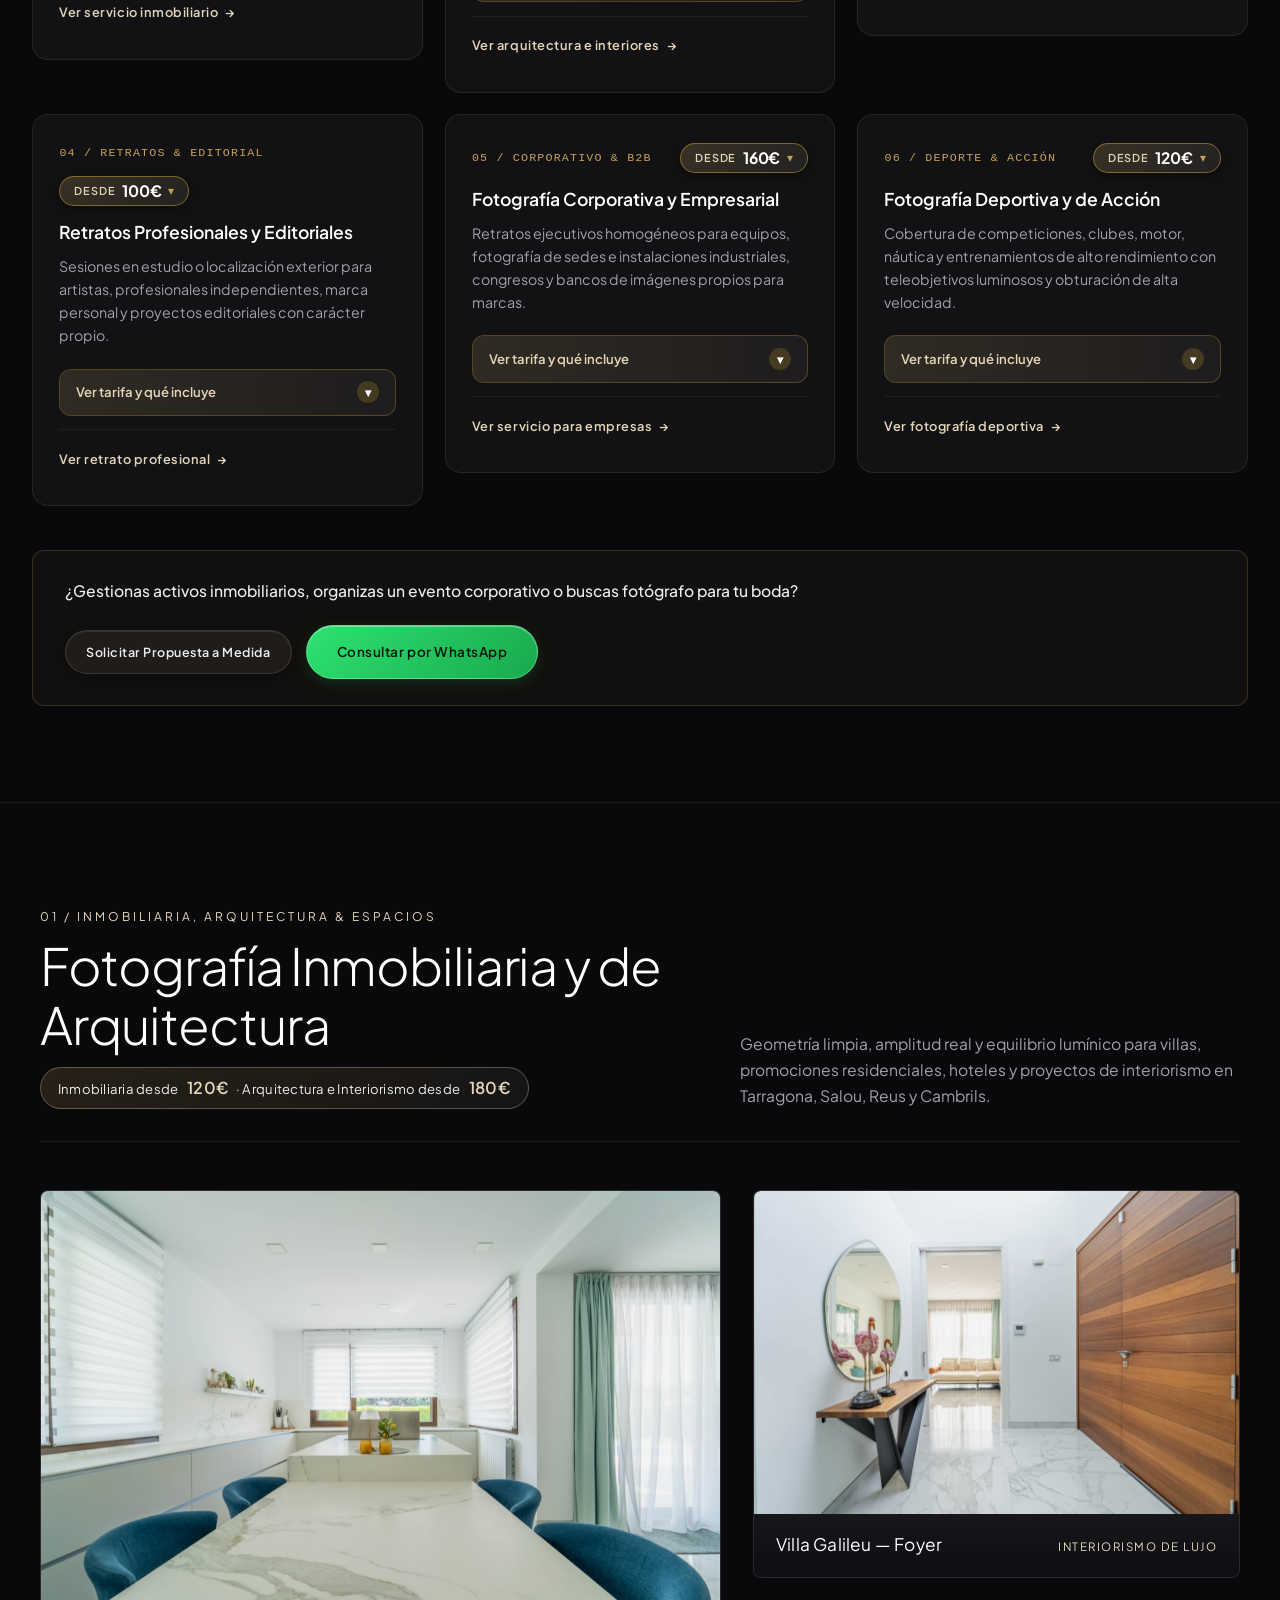
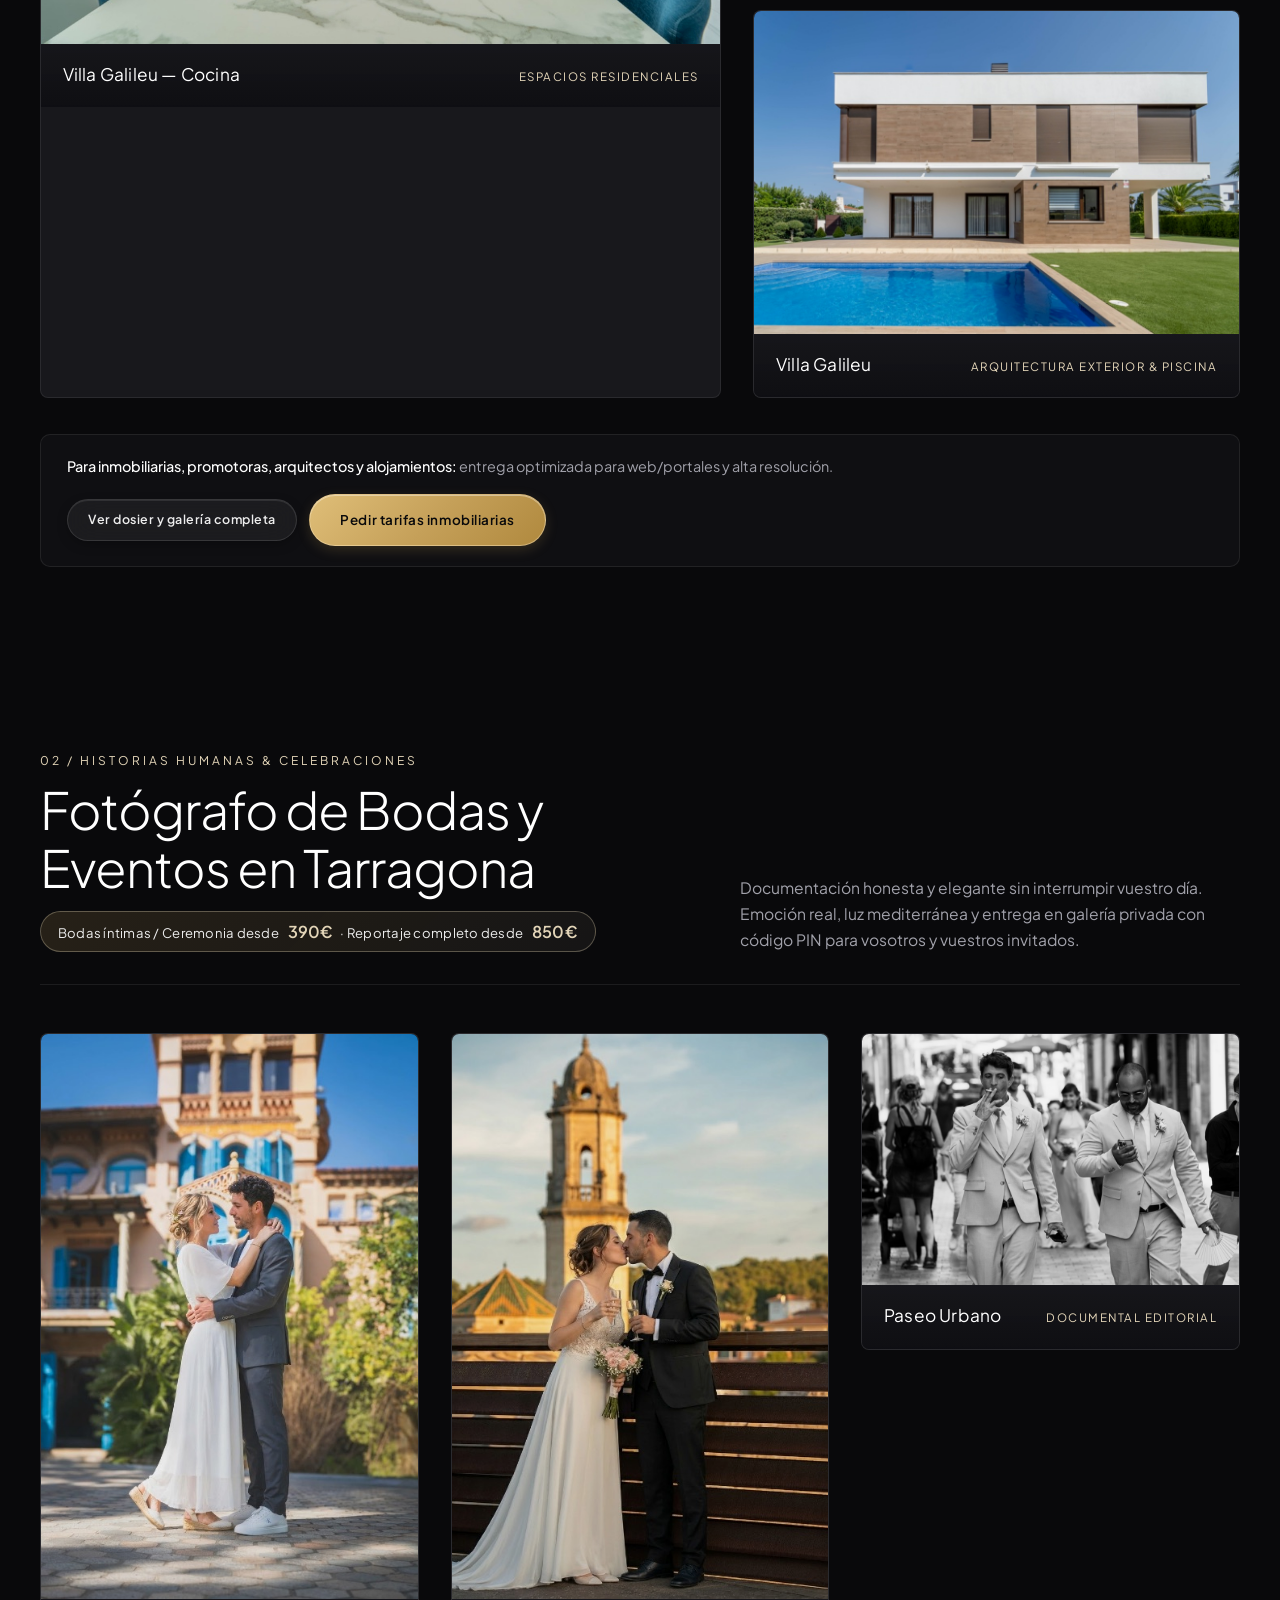
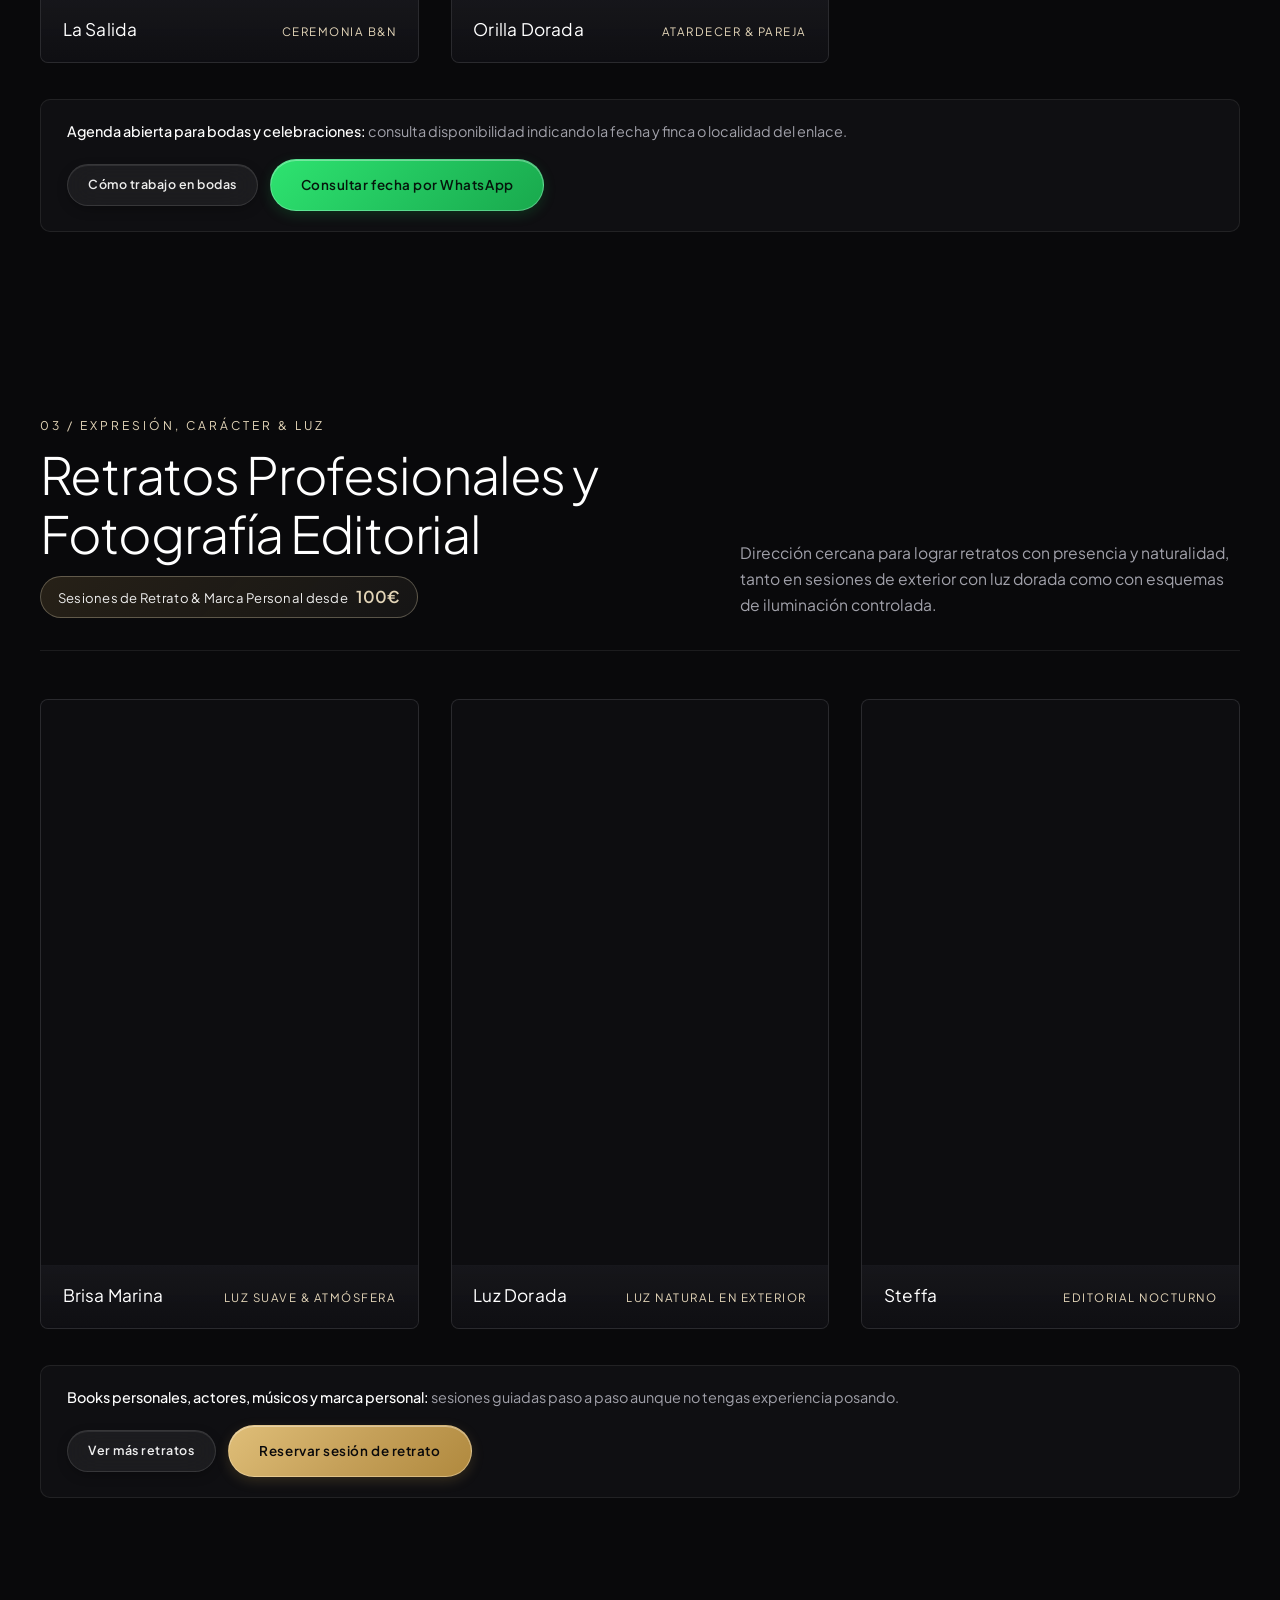
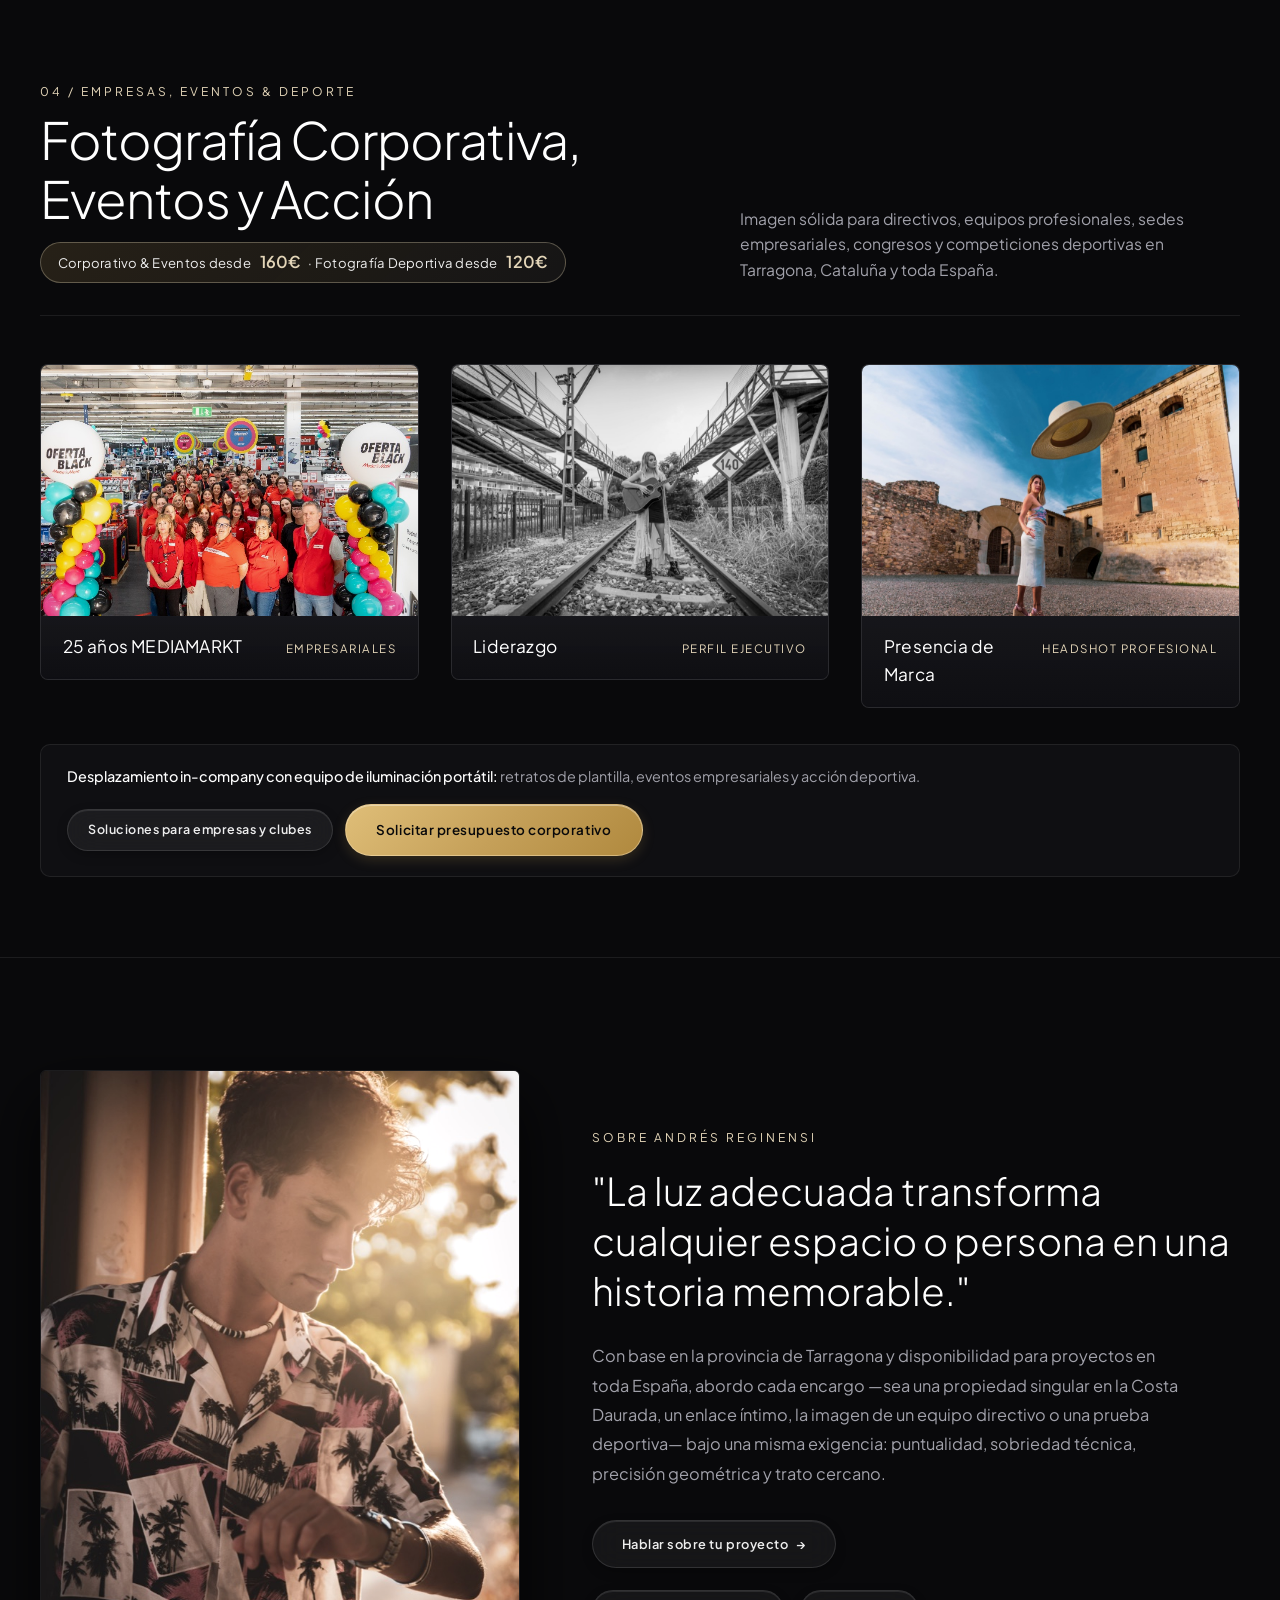
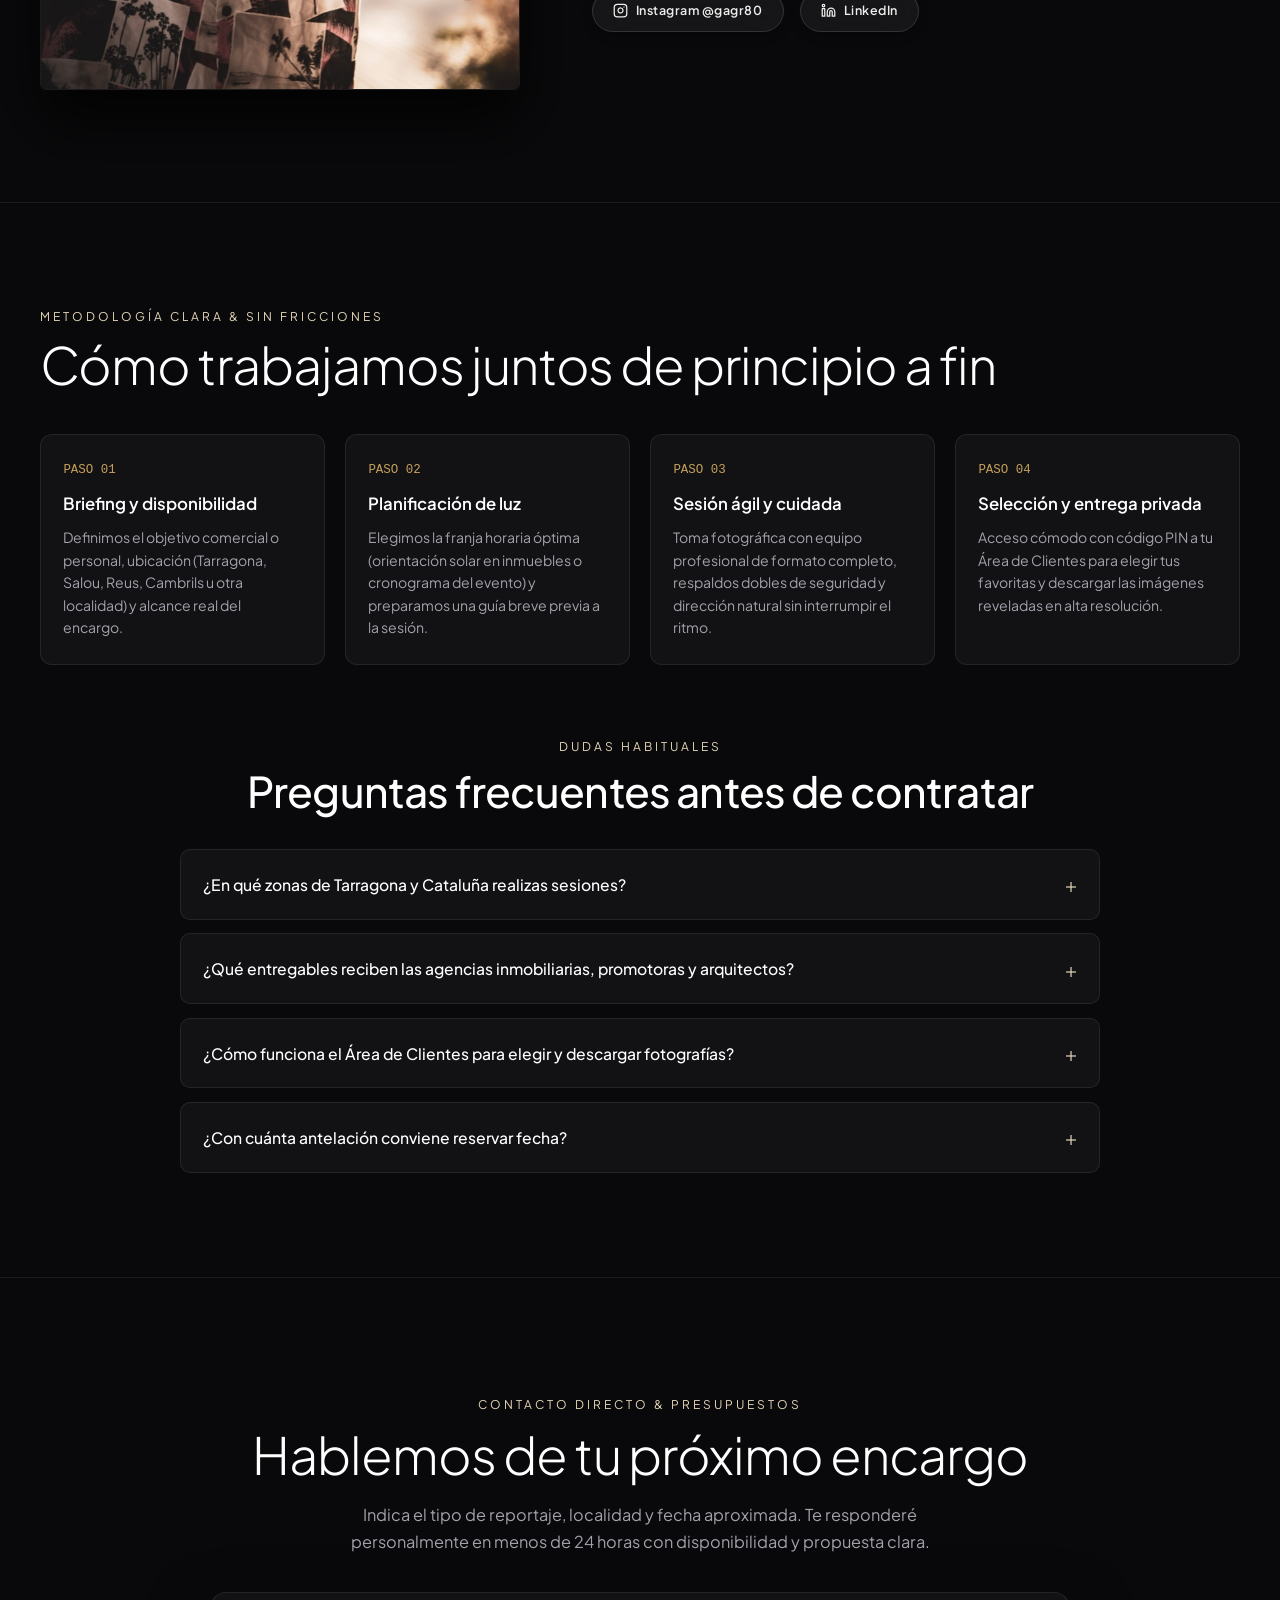
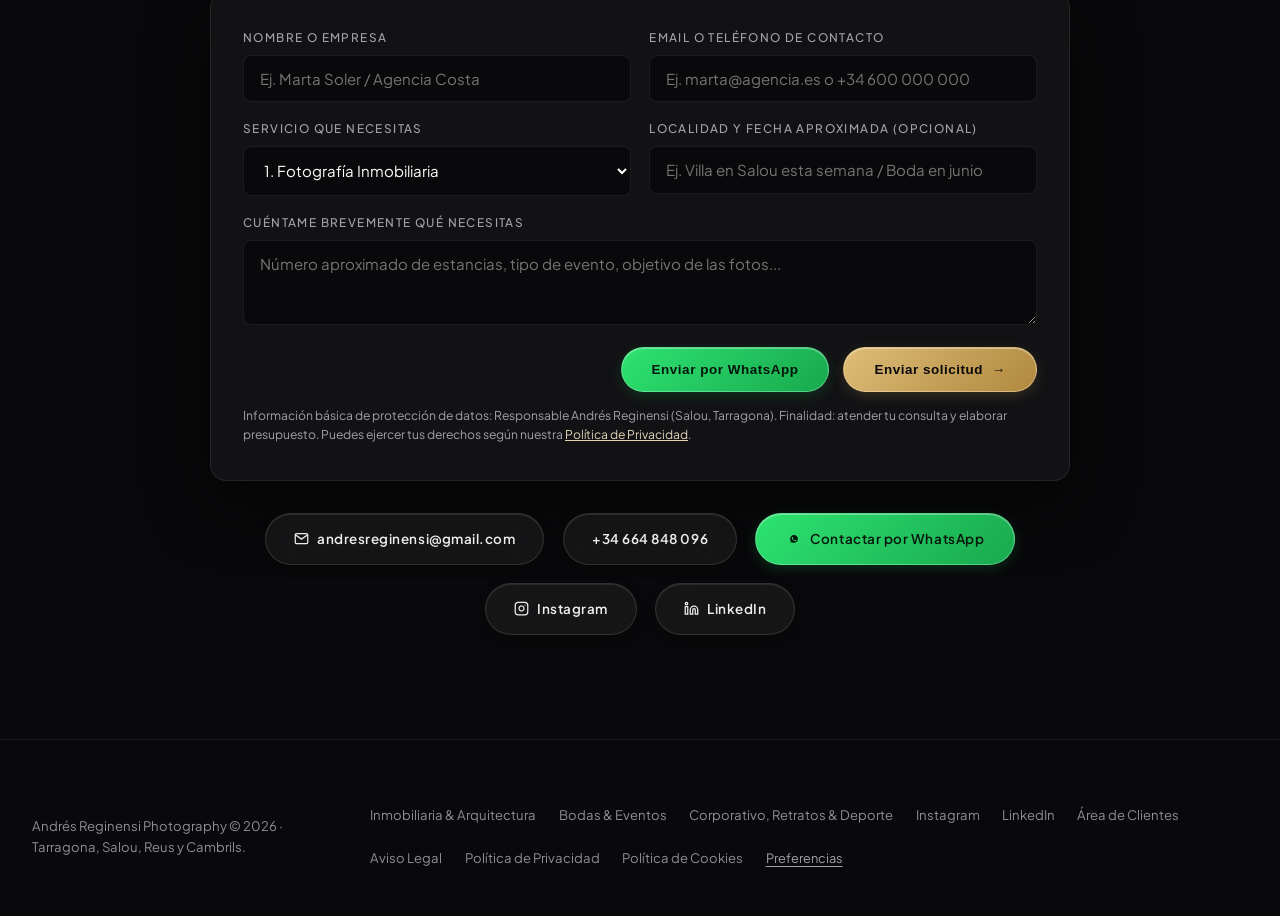
==== commit 0aa39113: "fix(p1): fix 6-service preselection, vertical wedding framing, real /api/contact form and clean anal" ====
--- a/index.html
+++ b/index.html
@@ -124,8 +124,8 @@
   <link rel="preconnect" href="https://fonts.gstatic.com" crossorigin>
   <link href="https://fonts.googleapis.com/css2?family=Inter:wght@300;400;500;600&family=Plus+Jakarta+Sans:ital,wght@0,300;0,400;0,500;0,600;0,700;1,300;1,400&display=swap" rel="stylesheet">
 
-  <link rel="stylesheet" href="assets/css/main.css?v=25">
-  <link rel="stylesheet" href="assets/css/cookies.css?v=25">
+  <link rel="stylesheet" href="assets/css/main.css?v=27">
+  <link rel="stylesheet" href="assets/css/cookies.css?v=27">
 </head>
 <body>
   <a href="#contenido-principal" class="skip-link">Saltar al contenido principal</a>
@@ -324,7 +324,7 @@
                     <li>Doble entrega: web/portales (Idealista, Airbnb) + Alta Res.</li>
                     <li>Descuentos por volumen para carteras de agencias</li>
                   </ul>
-                  <a href="#contacto" class="btn-primary-gold seo-popup-cta" data-select-service="Fotografía Inmobiliaria / Arquitectura">Solicitar esta tarifa <span class="btn-arrow" aria-hidden="true">&rarr;</span></a>
+                  <a href="#contacto" class="btn-primary-gold seo-popup-cta" data-select-service="Fotografía Inmobiliaria">Solicitar esta tarifa <span class="btn-arrow" aria-hidden="true">&rarr;</span></a>
                 </div>
               </details>
 
@@ -365,7 +365,7 @@
                     <li>Fidelidad cromática de materiales e iluminación técnica</li>
                     <li>Entrega en alta resolución para dosieres, prensa y premios</li>
                   </ul>
-                  <a href="#contacto" class="btn-primary-gold seo-popup-cta" data-select-service="Fotografía Inmobiliaria / Arquitectura">Solicitar esta tarifa <span class="btn-arrow" aria-hidden="true">&rarr;</span></a>
+                  <a href="#contacto" class="btn-primary-gold seo-popup-cta" data-select-service="Fotografía de Arquitectura e Interiores">Solicitar esta tarifa <span class="btn-arrow" aria-hidden="true">&rarr;</span></a>
                 </div>
               </details>
 
@@ -406,7 +406,7 @@
                     <li>Edición individual en color y blanco y negro atemporal</li>
                     <li>Galería privada con PIN en alta resolución sin marcas de agua</li>
                   </ul>
-                  <a href="#contacto" class="btn-primary-gold seo-popup-cta" data-select-service="Reportaje de Boda / Evento Social">Consultar fecha y tarifa <span class="btn-arrow" aria-hidden="true">&rarr;</span></a>
+                  <a href="#contacto" class="btn-primary-gold seo-popup-cta" data-select-service="Fotografía de Bodas y Eventos">Consultar fecha y tarifa <span class="btn-arrow" aria-hidden="true">&rarr;</span></a>
                 </div>
               </details>
 
@@ -447,7 +447,7 @@
                     <li>Galería privada con PIN para seleccionar tus favoritas</li>
                     <li>Edición editorial de piel, color y blanco y negro</li>
                   </ul>
-                  <a href="#contacto" class="btn-primary-gold seo-popup-cta" data-select-service="Retrato Profesional / Editorial / Book">Reservar sesión <span class="btn-arrow" aria-hidden="true">&rarr;</span></a>
+                  <a href="#contacto" class="btn-primary-gold seo-popup-cta" data-select-service="Retratos Profesionales y Editoriales">Reservar sesión <span class="btn-arrow" aria-hidden="true">&rarr;</span></a>
                 </div>
               </details>
 
@@ -488,7 +488,7 @@
                     <li>Cobertura ágil de congresos, jornadas y notas de prensa</li>
                     <li>Licencia de uso corporativo para web, LinkedIn y medios</li>
                   </ul>
-                  <a href="#contacto" class="btn-primary-gold seo-popup-cta" data-select-service="Fotografía Corporativa / Eventos de Empresa">Solicitar tarifa empresa <span class="btn-arrow" aria-hidden="true">&rarr;</span></a>
+                  <a href="#contacto" class="btn-primary-gold seo-popup-cta" data-select-service="Fotografía Corporativa y Empresarial">Solicitar tarifa empresa <span class="btn-arrow" aria-hidden="true">&rarr;</span></a>
                 </div>
               </details>
 
@@ -605,7 +605,7 @@
         </p>
         <div class="section-cta-actions">
           <a href="fotografia-inmobiliaria-tarragona.html" class="btn-client-access">Ver dosier y galería completa</a>
-          <a href="#contacto" class="btn-primary-gold">Pedir tarifas inmobiliarias</a>
+          <a href="#contacto" class="btn-primary-gold" data-select-service="Fotografía Inmobiliaria">Pedir tarifas inmobiliarias</a>
         </div>
       </div>
     </section>
@@ -624,7 +624,7 @@
       </div>
 
       <div class="grid-weddings reveal">
-        <article class="photo-item aspect-landscape" data-full="assets/images/uploads/bodas-la-salida-full-1793484078424-114u.jpg" data-caption="La Salida — Ceremonia B&amp;N">
+        <article class="photo-item aspect-portrait" data-full="assets/images/uploads/bodas-la-salida-full-1793484078424-114u.jpg" data-caption="La Salida — Ceremonia B&amp;N">
           <div class="img-box">
             <img src="assets/images/uploads/bodas-la-salida-thumb-1793484078424-w7qb.jpg" alt="La Salida — Fotografía documental de ceremonia de boda en blanco y negro" loading="lazy" decoding="async" width="470" height="700">
           </div>
@@ -634,7 +634,7 @@
           </div>
         </article>
 
-        <article class="photo-item aspect-landscape" data-full="assets/images/uploads/bodas-orilla-dorada-full-1793484078424-j38e.jpg" data-caption="Orilla Dorada — Atardecer &amp; Pareja">
+        <article class="photo-item aspect-portrait" data-full="assets/images/uploads/bodas-orilla-dorada-full-1793484078424-j38e.jpg" data-caption="Orilla Dorada — Atardecer &amp; Pareja">
           <div class="img-box">
             <img src="assets/images/uploads/bodas-orilla-dorada-thumb-1793484078424-kg3p.jpg" alt="Orilla Dorada — Retrato de pareja de boda al atardecer" loading="lazy" decoding="async" width="470" height="700">
           </div>
@@ -717,7 +717,7 @@
         </p>
         <div class="section-cta-actions">
           <a href="fotografia-corporativa-retratos-tarragona.html#retrato-editorial" class="btn-client-access">Ver más retratos</a>
-          <a href="#contacto" class="btn-primary-gold">Reservar sesión de retrato</a>
+          <a href="#contacto" class="btn-primary-gold" data-select-service="Retratos Profesionales y Editoriales">Reservar sesión de retrato</a>
         </div>
       </div>
     </section>
@@ -773,7 +773,7 @@
         </p>
         <div class="section-cta-actions">
           <a href="fotografia-corporativa-retratos-tarragona.html" class="btn-client-access">Soluciones para empresas y clubes</a>
-          <a href="#contacto" class="btn-primary-gold">Solicitar presupuesto corporativo</a>
+          <a href="#contacto" class="btn-primary-gold" data-select-service="Fotografía Corporativa y Empresarial">Solicitar presupuesto corporativo</a>
         </div>
       </div>
     </section>
@@ -902,10 +902,19 @@
         </p>
 
         <form id="project-inquiry-form" class="inquiry-form-card">
+          <div class="inquiry-honeypot" aria-hidden="true">
+            <label for="inq-website">Sitio web</label>
+            <input type="text" id="inq-website" name="website" tabindex="-1" autocomplete="off">
+          </div>
           <div class="inquiry-grid">
             <div class="inquiry-field">
               <label for="inq-name">Nombre o Empresa</label>
-              <input type="text" id="inq-name" name="name" required maxlength="100" placeholder="Ej. Marta Soler / Agencia Costa">
+              <input type="text" id="inq-name" name="name" required maxlength="100" placeholder="Ej. Marta Soler / Agencia Costa" autocomplete="name">
+            </div>
+
+            <div class="inquiry-field">
+              <label for="inq-contact">Email o Teléfono de contacto</label>
+              <input type="text" id="inq-contact" name="contact" required maxlength="150" placeholder="Ej. marta@agencia.es o +34 600 000 000" autocomplete="email">
             </div>
 
             <div class="inquiry-field">
@@ -920,25 +929,26 @@
               </select>
             </div>
 
-            <div class="inquiry-field full-span">
+            <div class="inquiry-field">
               <label for="inq-meta">Localidad y fecha aproximada (Opcional)</label>
-              <input type="text" id="inq-meta" name="meta" maxlength="140" placeholder="Ej. Villa en Salou esta semana / Boda en Tarragona en junio">
+              <input type="text" id="inq-meta" name="meta" maxlength="140" placeholder="Ej. Villa en Salou esta semana / Boda en junio">
             </div>
 
             <div class="inquiry-field full-span">
               <label for="inq-message">Cuéntame brevemente qué necesitas</label>
-              <textarea id="inq-message" name="message" rows="3" required maxlength="1000" placeholder="Número aproximado de estancias, tipo de evento, objetivo de las fotos..."></textarea>
+              <textarea id="inq-message" name="message" rows="3" required maxlength="1200" placeholder="Número aproximado de estancias, tipo de evento, objetivo de las fotos..."></textarea>
             </div>
           </div>
 
           <div class="inquiry-actions">
-            <button type="button" id="btn-inquiry-email" class="btn-client-access btn-contact-email">
-              Enviar consulta por Email
+            <button type="button" id="btn-inquiry-whatsapp" class="btn-whatsapp-action" data-track="form_inquiry_whatsapp">
+              Enviar por WhatsApp
             </button>
-            <button type="submit" class="btn-whatsapp-action">
-              Enviar consulta por WhatsApp
+            <button type="submit" id="btn-inquiry-submit" class="btn-primary-gold" data-track="form_inquiry_submit">
+              Enviar solicitud <span class="btn-arrow" aria-hidden="true">&rarr;</span>
             </button>
           </div>
+          <div id="inquiry-feedback" class="inquiry-feedback" role="status" aria-live="polite"></div>
           <p style="font-size: 0.76rem; color: var(--text-muted); margin-top: 0.9rem; line-height: 1.55;">
             Información básica de protección de datos: Responsable Andrés Reginensi (Salou, Tarragona). Finalidad: atender tu consulta y elaborar presupuesto. Puedes ejercer tus derechos según nuestra <a href="politica-privacidad.html" style="color: var(--accent-warm); text-decoration: underline;">Política de Privacidad</a>.
           </p>
@@ -1012,7 +1022,7 @@
     <button type="button" class="lightbox-arrow lightbox-prev" id="lightbox-prev" aria-label="Fotografía anterior">&#8249;</button>
     <button type="button" class="lightbox-arrow lightbox-next" id="lightbox-next" aria-label="Fotografía siguiente">&#8250;</button>
     <div class="lightbox-content">
-      <img id="lightbox-img" src="" alt="Ampliación de fotografía">
+      <img id="lightbox-img" alt="Ampliación de fotografía">
       <div class="lightbox-caption" id="lightbox-caption"></div>
     </div>
   </div>
@@ -1113,9 +1123,9 @@
     </div>
   </div>
 
-  <script src="assets/js/db.js?v=26" defer></script>
-  <script src="assets/js/main.js?v=26" defer></script>
-  <script src="assets/js/cookies.js?v=26" defer></script>
-  <script src="assets/js/analytics-tracker.js?v=26" defer></script>
+  <script src="assets/js/db.js?v=27" defer></script>
+  <script src="assets/js/main.js?v=27" defer></script>
+  <script src="assets/js/cookies.js?v=27" defer></script>
+  <script src="assets/js/analytics-tracker.js?v=27" defer></script>
 </body>
 </html>
--- a/assets/css/main.css
+++ b/assets/css/main.css
@@ -1092,9 +1092,14 @@
   width: 100%;
   height: 100%;
   object-fit: cover;
+  object-position: center center;
   display: block;
   transition: transform 0.8s cubic-bezier(0.16, 1, 0.3, 1), filter 0.4s ease;
   filter: brightness(0.95) contrast(1.02);
+}
+
+.photo-item.aspect-portrait img {
+  object-position: center 20%;
 }
 
 .photo-item:hover img {
@@ -1155,6 +1160,7 @@
   display: grid;
   grid-template-columns: repeat(3, 1fr);
   gap: 2rem;
+  align-items: start;
 }
 
 /* Barra de acción contextual al pie de cada disciplina */
@@ -1609,6 +1615,51 @@
   gap: 0.85rem;
   margin-top: 1.35rem;
   flex-wrap: wrap;
+}
+
+.inquiry-honeypot {
+  position: absolute;
+  left: -9999px;
+  width: 1px;
+  height: 1px;
+  opacity: 0;
+  pointer-events: none;
+}
+
+.inquiry-field select.is-highlighted {
+  border-color: var(--accent-gold);
+  box-shadow: 0 0 0 3px rgba(197, 160, 89, 0.25);
+}
+
+.inquiry-feedback {
+  display: none;
+  margin-top: 1.15rem;
+  padding: 1rem 1.2rem;
+  border-radius: 10px;
+  font-size: 0.9rem;
+  line-height: 1.55;
+}
+
+.inquiry-feedback.is-visible {
+  display: block;
+}
+
+.inquiry-feedback.is-success {
+  background: rgba(16, 185, 129, 0.12);
+  border: 1px solid rgba(16, 185, 129, 0.4);
+  color: #d1fae5;
+}
+
+.inquiry-feedback.is-error {
+  background: rgba(239, 68, 68, 0.12);
+  border: 1px solid rgba(239, 68, 68, 0.4);
+  color: #fecaca;
+}
+
+.inquiry-feedback a {
+  color: var(--accent-warm);
+  text-decoration: underline;
+  font-weight: 500;
 }
 
 .contact-buttons-group {
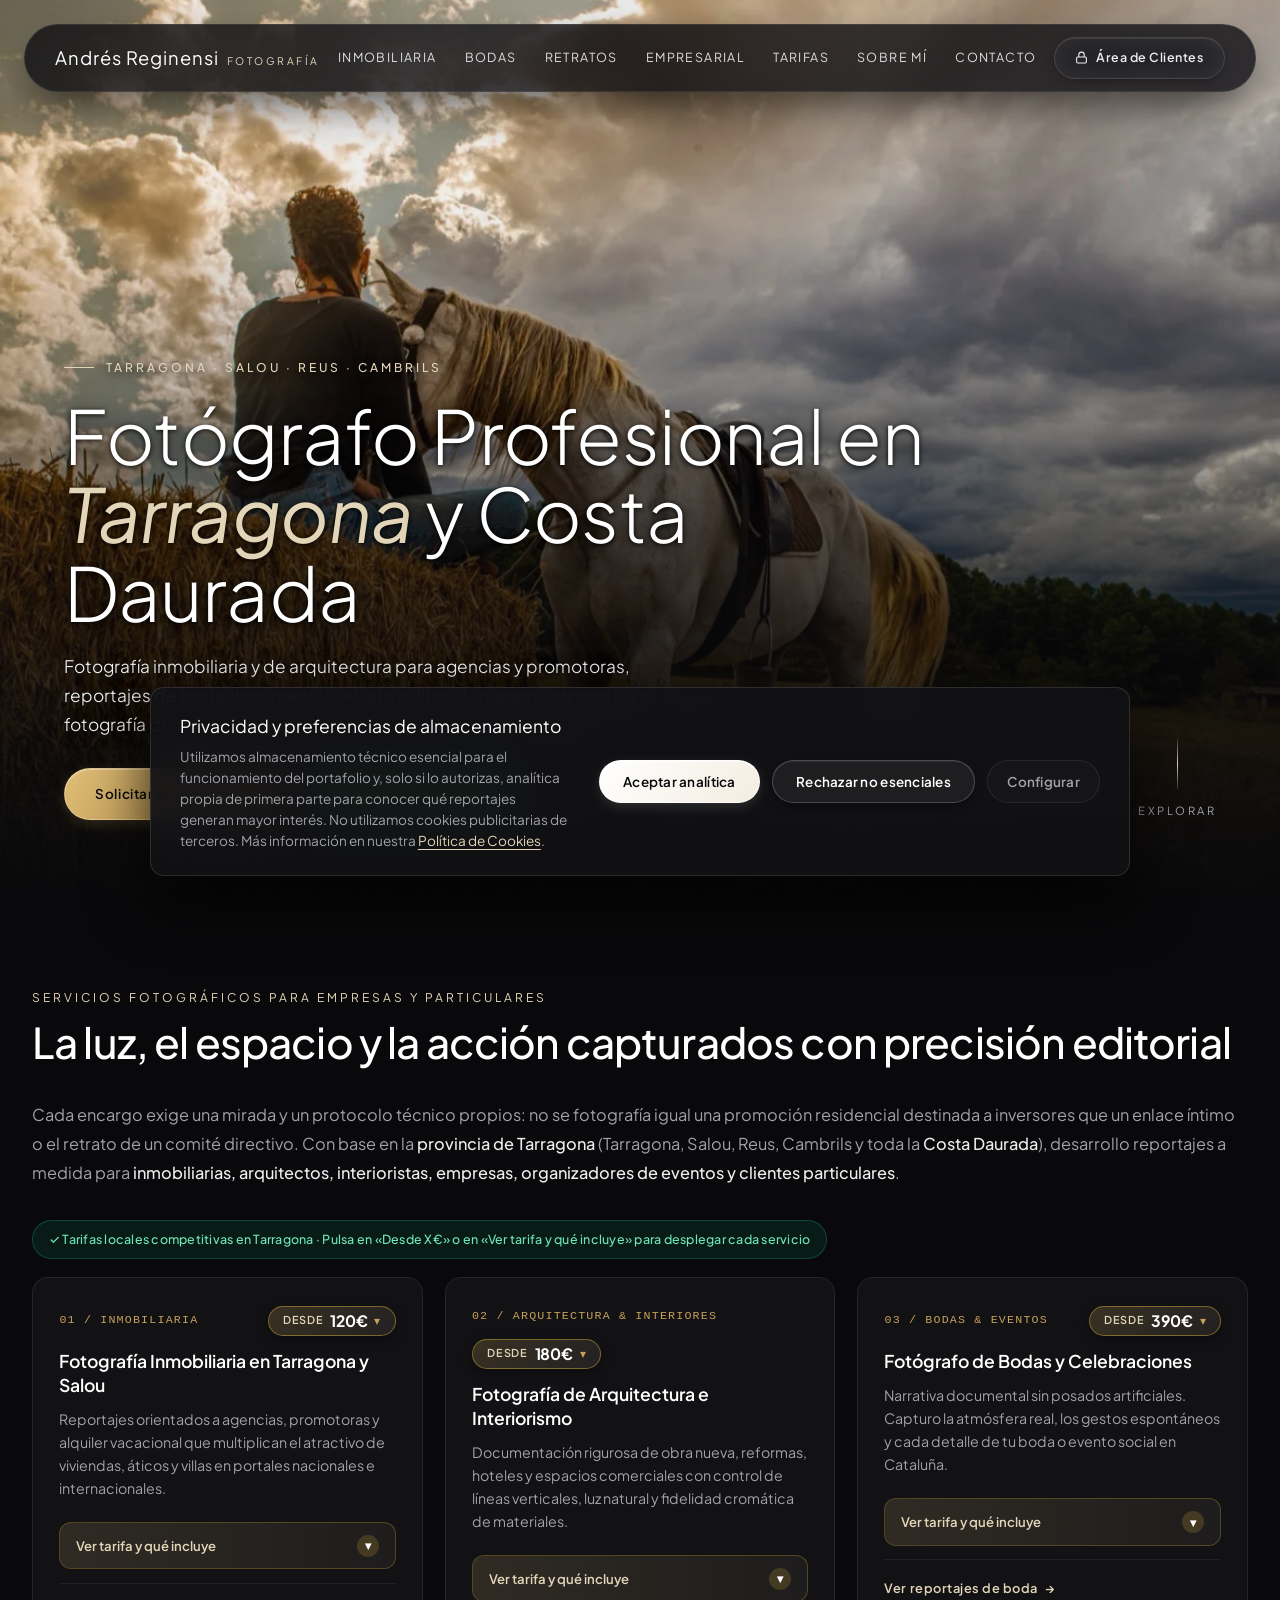
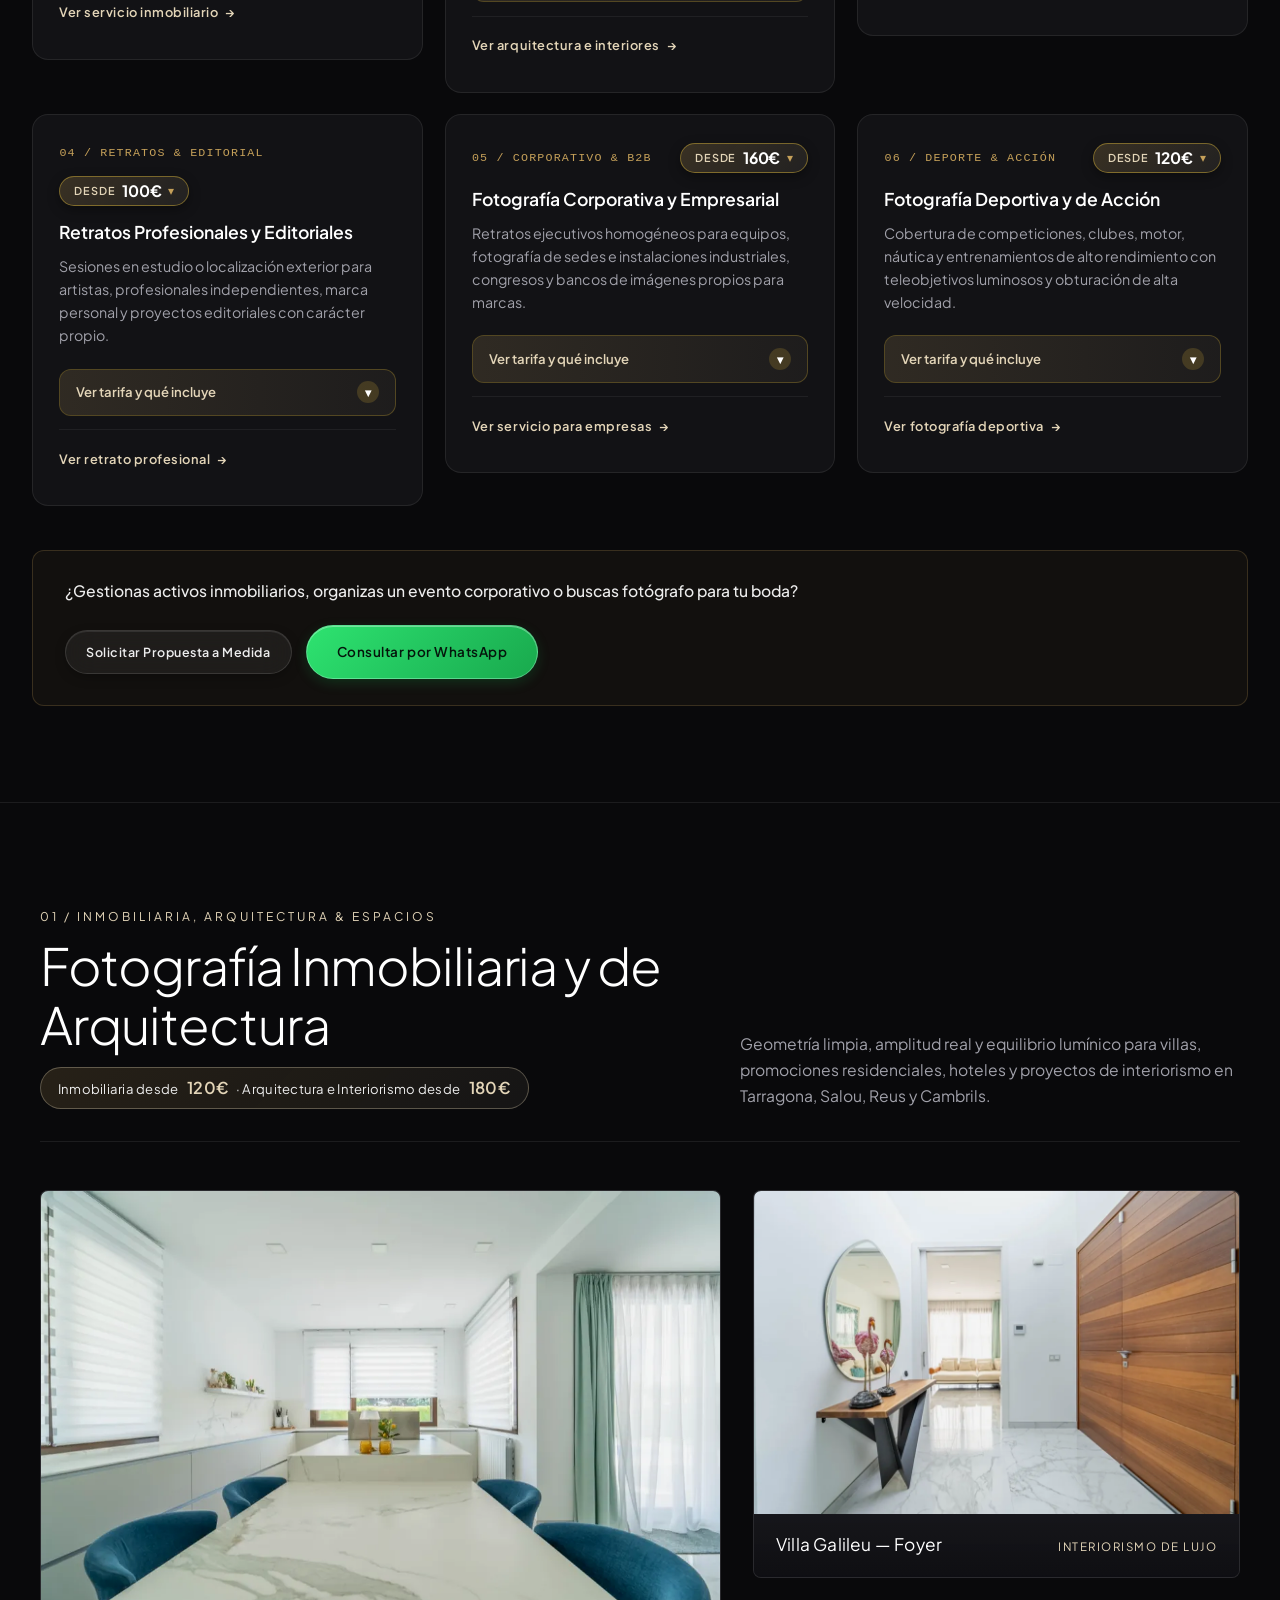
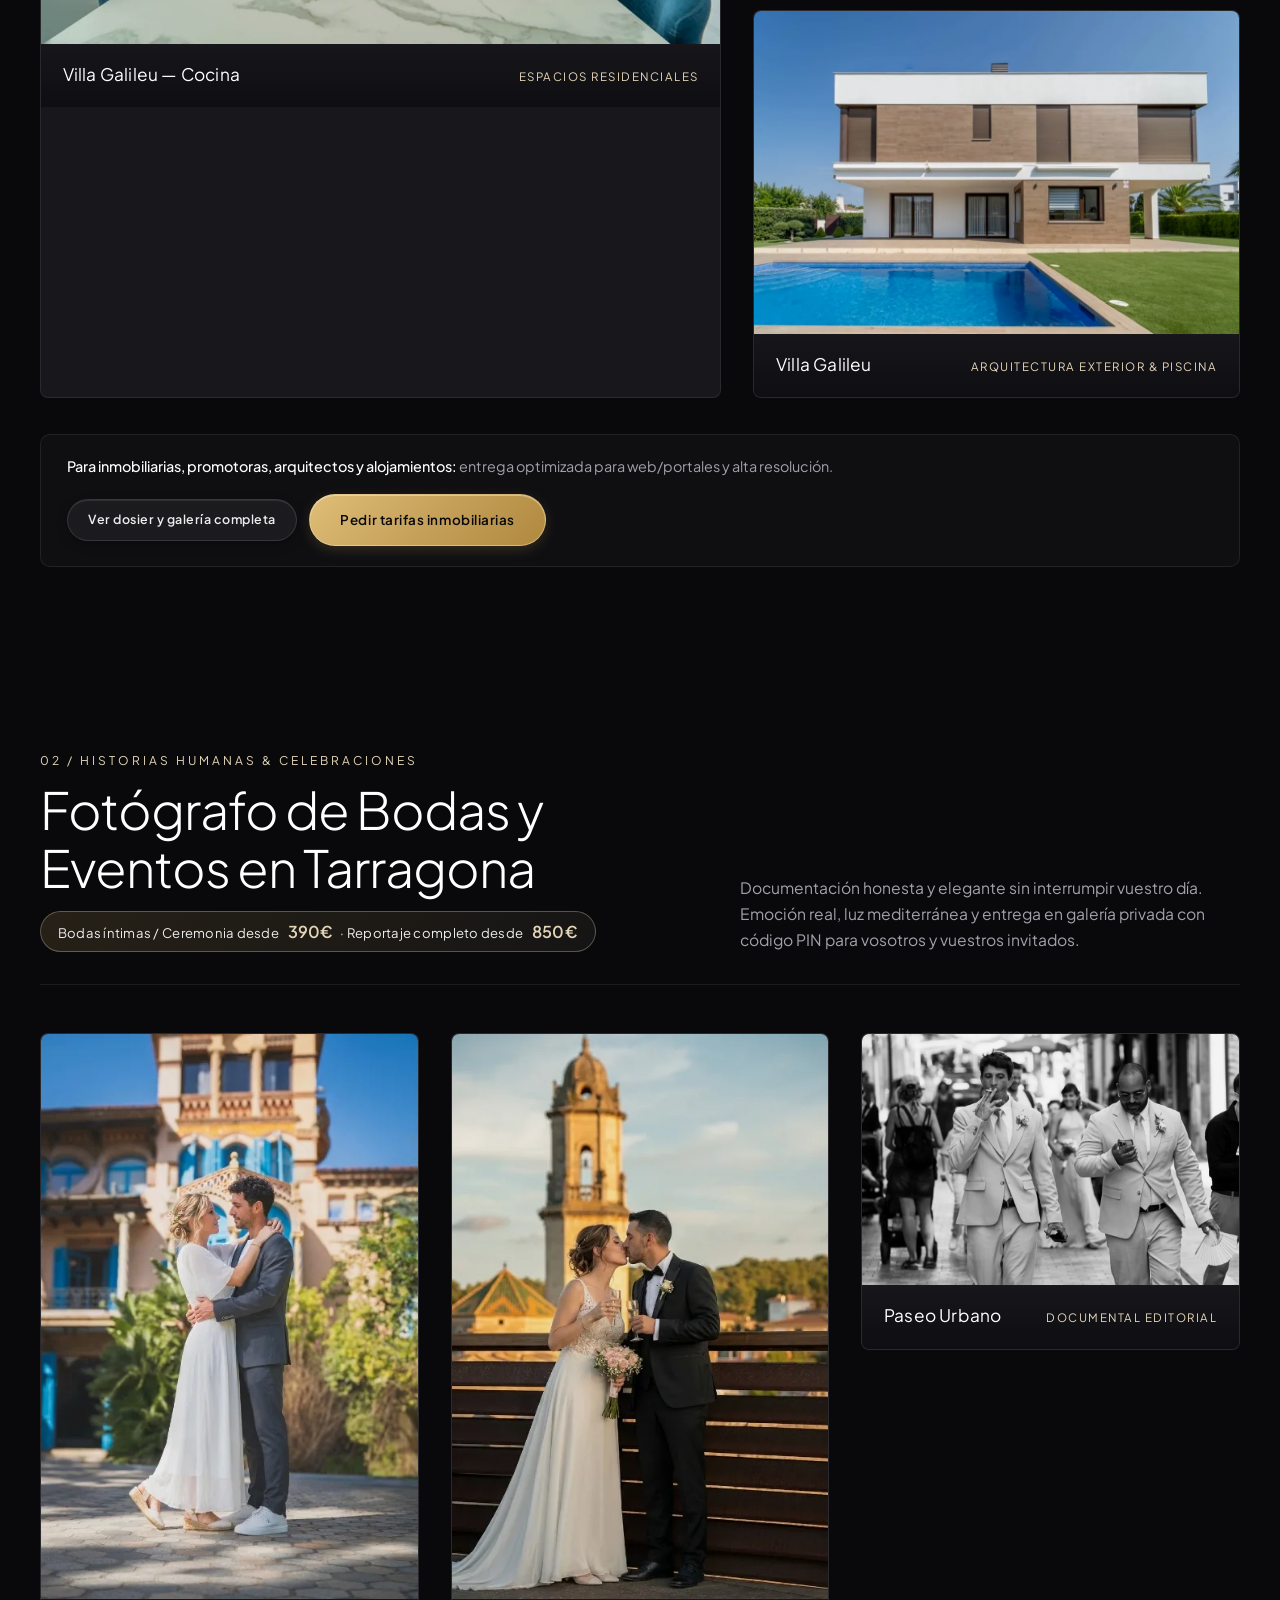
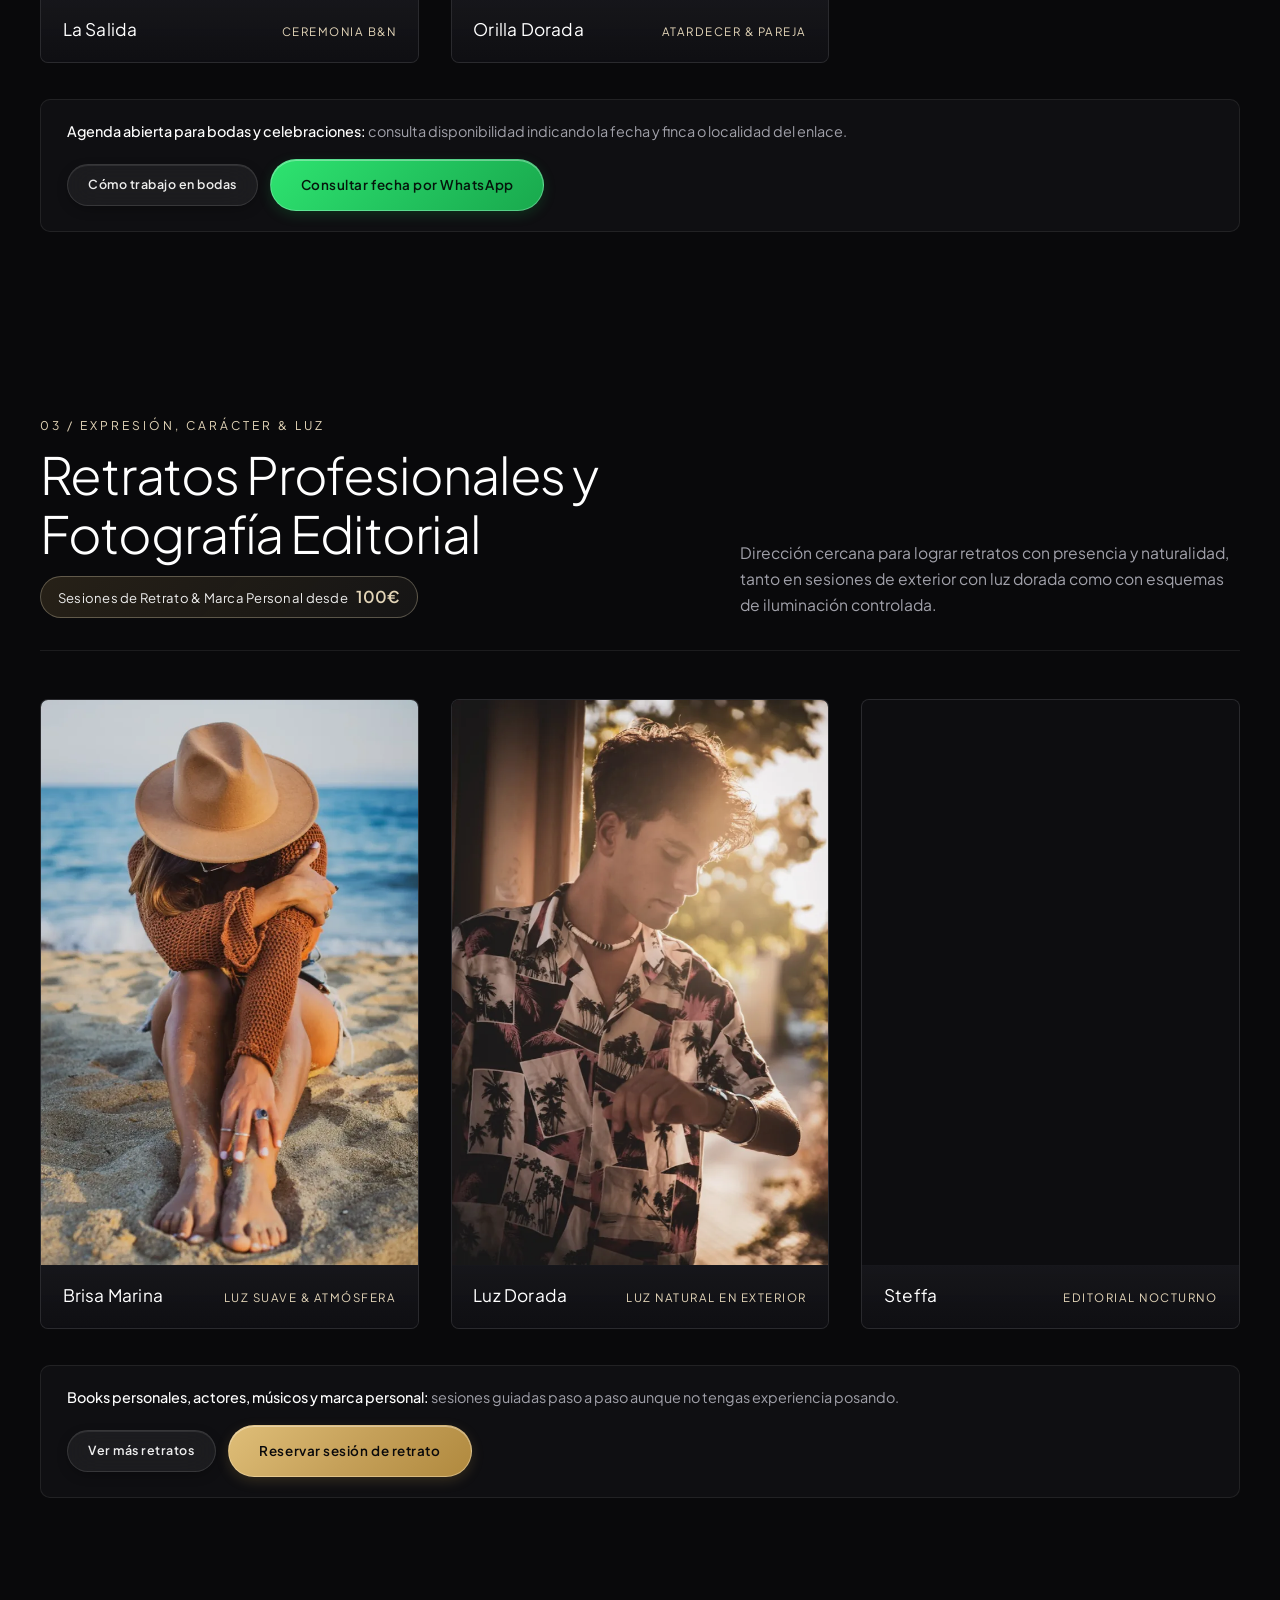
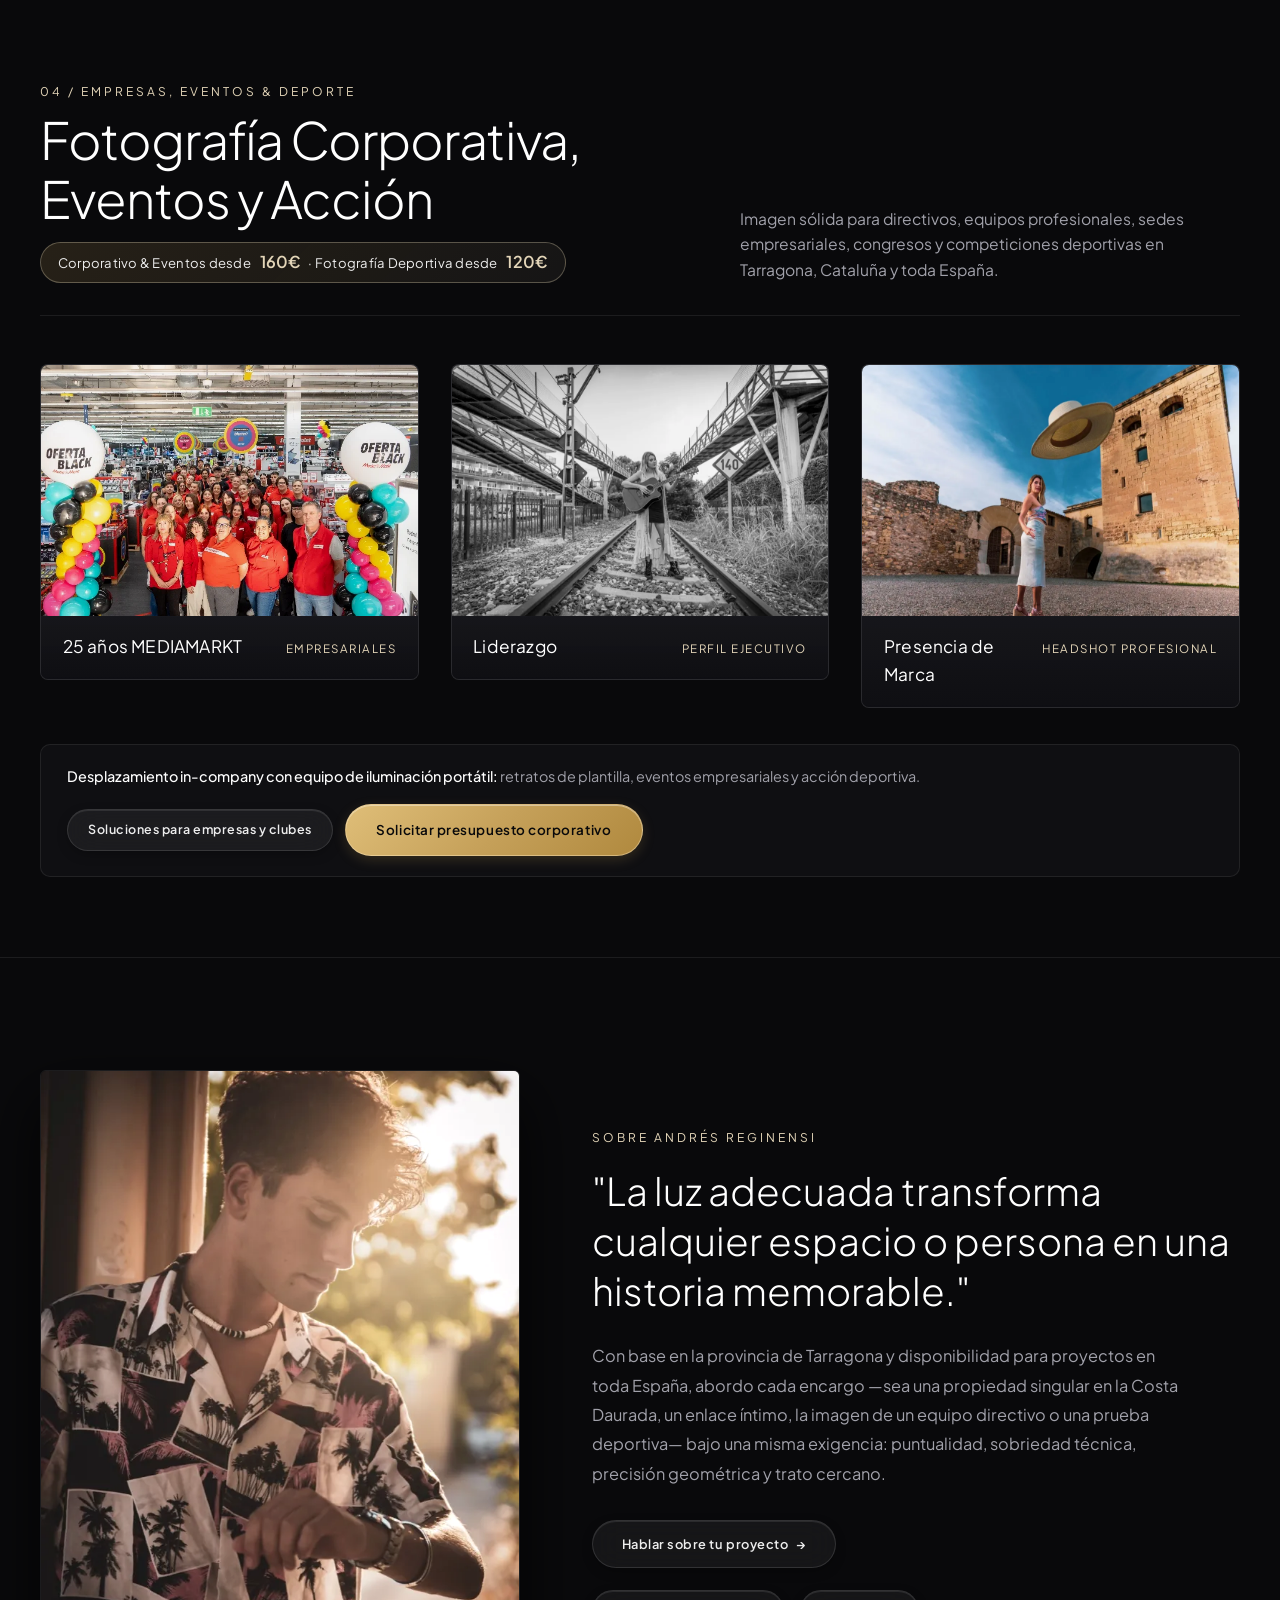
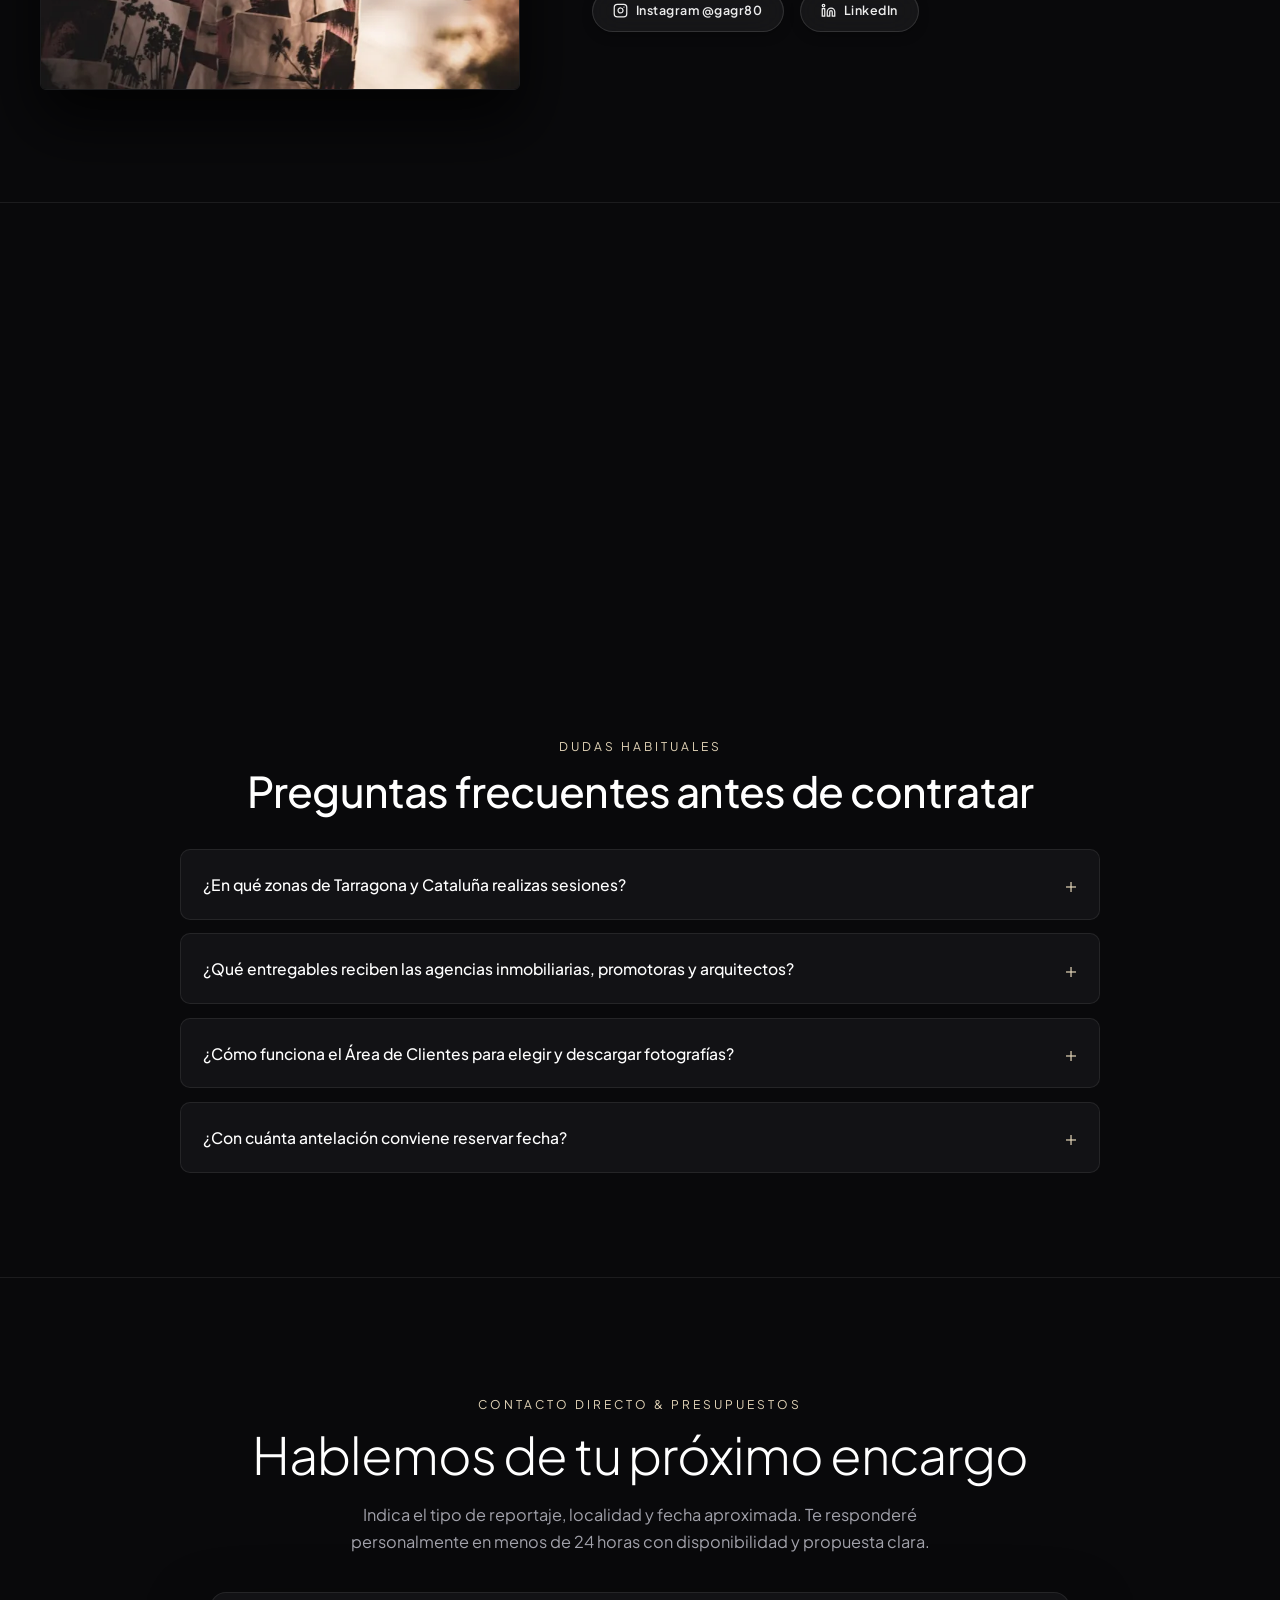
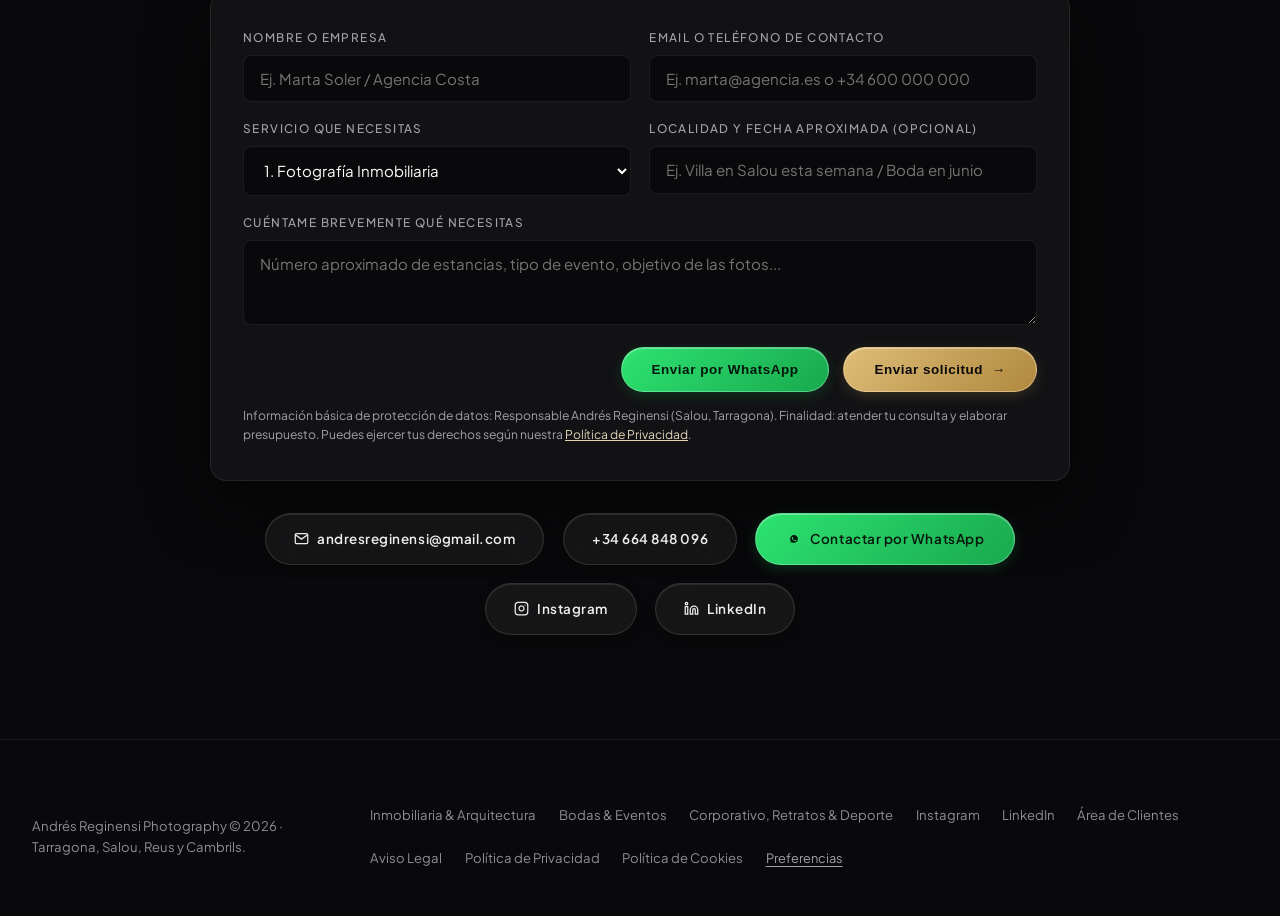
==== commit 29a04dfb: "perf(p2): convert portfolio images to WebP (-67.6%), remove public db.js, unify cache v28 and optimi" ====
--- a/index.html
+++ b/index.html
@@ -114,8 +114,8 @@
   <link
     rel="preload"
     as="image"
-    href="assets/images/portada.jpg"
-    imagesrcset="assets/images/portada-800w.jpg 800w, assets/images/portada-1280w.jpg 1280w, assets/images/portada.jpg 2200w"
+    href="assets/images/portada.webp"
+    imagesrcset="assets/images/portada-800w.webp 800w, assets/images/portada-1280w.webp 1280w, assets/images/portada.webp 2200w"
     imagesizes="100vw"
     fetchpriority="high"
   >
@@ -124,8 +124,8 @@
   <link rel="preconnect" href="https://fonts.gstatic.com" crossorigin>
   <link href="https://fonts.googleapis.com/css2?family=Inter:wght@300;400;500;600&family=Plus+Jakarta+Sans:ital,wght@0,300;0,400;0,500;0,600;0,700;1,300;1,400&display=swap" rel="stylesheet">
 
-  <link rel="stylesheet" href="assets/css/main.css?v=27">
-  <link rel="stylesheet" href="assets/css/cookies.css?v=27">
+  <link rel="stylesheet" href="assets/css/main.css?v=28">
+  <link rel="stylesheet" href="assets/css/cookies.css?v=28">
 </head>
 <body>
   <a href="#contenido-principal" class="skip-link">Saltar al contenido principal</a>
@@ -240,8 +240,8 @@
     <section class="hero-section">
       <div class="hero-backdrop">
         <img
-          src="assets/images/portada.jpg"
-          srcset="assets/images/portada-800w.jpg 800w, assets/images/portada-1280w.jpg 1280w, assets/images/portada.jpg 2200w"
+          src="assets/images/portada.webp"
+          srcset="assets/images/portada-800w.webp 800w, assets/images/portada-1280w.webp 1280w, assets/images/portada.webp 2200w"
           sizes="100vw"
           alt="Retrato editorial junto a un caballo blanco al atardecer por Andrés Reginensi"
           width="2200"
@@ -566,9 +566,9 @@
       </div>
 
       <div class="grid-realestate reveal">
-        <article class="photo-item aspect-landscape" data-full="assets/images/realestate/galileu-piscina.jpg" data-caption="Villa Galileu — Arquitectura Contemporánea & Piscina">
+        <article class="photo-item aspect-landscape" data-full="assets/images/realestate/galileu-piscina.webp" data-caption="Villa Galileu — Arquitectura Contemporánea & Piscina">
           <div class="img-box">
-            <img src="assets/images/realestate/galileu-piscina-thumb.jpg" alt="Exterior de villa contemporánea con piscina infinity al atardecer" loading="lazy" decoding="async" width="1000" height="666">
+            <img src="assets/images/realestate/galileu-piscina-thumb.webp" alt="Exterior de villa contemporánea con piscina infinity al atardecer" loading="lazy" decoding="async" width="1000" height="666">
           </div>
           <div class="photo-info">
             <h3 class="photo-name">Villa Galileu</h3>
@@ -577,9 +577,9 @@
         </article>
 
         <div class="realestate-subgrid">
-          <article class="photo-item aspect-landscape" data-full="assets/images/realestate/galileu-salon.jpg" data-caption="Villa Galileu — Foyer de Entrada & Diseño Interior">
+          <article class="photo-item aspect-landscape" data-full="assets/images/realestate/galileu-salon.webp" data-caption="Villa Galileu — Foyer de Entrada & Diseño Interior">
             <div class="img-box">
-              <img src="assets/images/realestate/galileu-salon-thumb.jpg" alt="Salón y foyer contemporáneo con luz natural equilibrada y líneas verticales corregidas" loading="lazy" decoding="async" width="1000" height="666">
+              <img src="assets/images/realestate/galileu-salon-thumb.webp" alt="Salón y foyer contemporáneo con luz natural equilibrada y líneas verticales corregidas" loading="lazy" decoding="async" width="1000" height="666">
             </div>
             <div class="photo-info">
               <h3 class="photo-name">Villa Galileu — Foyer</h3>
@@ -587,9 +587,9 @@
             </div>
           </article>
 
-          <article class="photo-item aspect-landscape" data-full="assets/images/realestate/galileu-cocina.jpg" data-caption="Villa Galileu — Cocina de Autor & Isla de Mármol">
+          <article class="photo-item aspect-landscape" data-full="assets/images/realestate/galileu-cocina.webp" data-caption="Villa Galileu — Cocina de Autor & Isla de Mármol">
             <div class="img-box">
-              <img src="assets/images/realestate/galileu-cocina-thumb.jpg" alt="Cocina integrada de diseño con isla central e iluminación arquitectónica" loading="lazy" decoding="async" width="1000" height="666">
+              <img src="assets/images/realestate/galileu-cocina-thumb.webp" alt="Cocina integrada de diseño con isla central e iluminación arquitectónica" loading="lazy" decoding="async" width="1000" height="666">
             </div>
             <div class="photo-info">
               <h3 class="photo-name">Villa Galileu — Cocina</h3>
@@ -624,9 +624,9 @@
       </div>
 
       <div class="grid-weddings reveal">
-        <article class="photo-item aspect-portrait" data-full="assets/images/uploads/bodas-la-salida-full-1793484078424-114u.jpg" data-caption="La Salida — Ceremonia B&amp;N">
+        <article class="photo-item aspect-portrait" data-full="assets/images/uploads/bodas-la-salida-full-1793484078424-114u.webp" data-caption="La Salida — Ceremonia B&amp;N">
           <div class="img-box">
-            <img src="assets/images/uploads/bodas-la-salida-thumb-1793484078424-w7qb.jpg" alt="La Salida — Fotografía documental de ceremonia de boda en blanco y negro" loading="lazy" decoding="async" width="470" height="700">
+            <img src="assets/images/uploads/bodas-la-salida-thumb-1793484078424-w7qb.webp" alt="La Salida — Fotografía documental de ceremonia de boda en blanco y negro" loading="lazy" decoding="async" width="470" height="700">
           </div>
           <div class="photo-info">
             <h3 class="photo-name">La Salida</h3>
@@ -634,9 +634,9 @@
           </div>
         </article>
 
-        <article class="photo-item aspect-portrait" data-full="assets/images/uploads/bodas-orilla-dorada-full-1793484078424-j38e.jpg" data-caption="Orilla Dorada — Atardecer &amp; Pareja">
+        <article class="photo-item aspect-portrait" data-full="assets/images/uploads/bodas-orilla-dorada-full-1793484078424-j38e.webp" data-caption="Orilla Dorada — Atardecer &amp; Pareja">
           <div class="img-box">
-            <img src="assets/images/uploads/bodas-orilla-dorada-thumb-1793484078424-kg3p.jpg" alt="Orilla Dorada — Retrato de pareja de boda al atardecer" loading="lazy" decoding="async" width="470" height="700">
+            <img src="assets/images/uploads/bodas-orilla-dorada-thumb-1793484078424-kg3p.webp" alt="Orilla Dorada — Retrato de pareja de boda al atardecer" loading="lazy" decoding="async" width="470" height="700">
           </div>
           <div class="photo-info">
             <h3 class="photo-name">Orilla Dorada</h3>
@@ -644,9 +644,9 @@
           </div>
         </article>
 
-        <article class="photo-item aspect-landscape" data-full="assets/images/bodas/boda-editorial-calle.jpg" data-caption="Paseo Urbano — Retrato Editorial de Novios">
+        <article class="photo-item aspect-landscape" data-full="assets/images/bodas/boda-editorial-calle.webp" data-caption="Paseo Urbano — Retrato Editorial de Novios">
           <div class="img-box">
-            <img src="assets/images/bodas/boda-editorial-calle-thumb.jpg" alt="Pareja de recién casados caminando con naturalidad por el casco antiguo" loading="lazy" decoding="async" width="1000" height="666">
+            <img src="assets/images/bodas/boda-editorial-calle-thumb.webp" alt="Pareja de recién casados caminando con naturalidad por el casco antiguo" loading="lazy" decoding="async" width="1000" height="666">
           </div>
           <div class="photo-info">
             <h3 class="photo-name">Paseo Urbano</h3>
@@ -680,9 +680,9 @@
       </div>
 
       <div class="grid-portraits reveal">
-        <article class="photo-item aspect-portrait" data-full="assets/images/retratos/retrato-steffa-noche.jpg" data-caption="Steffa — Retrato Nocturno Urbano">
+        <article class="photo-item aspect-portrait" data-full="assets/images/retratos/retrato-steffa-noche.webp" data-caption="Steffa — Retrato Nocturno Urbano">
           <div class="img-box">
-            <img src="assets/images/retratos/retrato-steffa-noche-thumb.jpg" alt="Retrato femenino nocturno en entorno urbano con desenfoque de luces de fondo" loading="lazy" decoding="async" width="667" height="1000">
+            <img src="assets/images/retratos/retrato-steffa-noche-thumb.webp" alt="Retrato femenino nocturno en entorno urbano con desenfoque de luces de fondo" loading="lazy" decoding="async" width="667" height="1000">
           </div>
           <div class="photo-info">
             <h3 class="photo-name">Steffa</h3>
@@ -690,9 +690,9 @@
           </div>
         </article>
 
-        <article class="photo-item aspect-portrait" data-full="assets/images/retratos/retrato-golden-hour.jpg" data-caption="Luz Dorada — Contraluz Natural al Atardecer">
+        <article class="photo-item aspect-portrait" data-full="assets/images/retratos/retrato-golden-hour.webp" data-caption="Luz Dorada — Contraluz Natural al Atardecer">
           <div class="img-box">
-            <img src="assets/images/retratos/retrato-golden-hour-thumb.jpg" alt="Retrato en exterior con contraluz cálido de última hora de la tarde" loading="lazy" decoding="async" width="667" height="1000">
+            <img src="assets/images/retratos/retrato-golden-hour-thumb.webp" alt="Retrato en exterior con contraluz cálido de última hora de la tarde" loading="lazy" decoding="async" width="667" height="1000">
           </div>
           <div class="photo-info">
             <h3 class="photo-name">Luz Dorada</h3>
@@ -700,9 +700,9 @@
           </div>
         </article>
 
-        <article class="photo-item aspect-portrait" data-full="assets/images/retratos/retrato-playa-sombrero.jpg" data-caption="Brisa Marina — Retrato Editorial en Costa">
+        <article class="photo-item aspect-portrait" data-full="assets/images/retratos/retrato-playa-sombrero.webp" data-caption="Brisa Marina — Retrato Editorial en Costa">
           <div class="img-box">
-            <img src="assets/images/retratos/retrato-playa-sombrero-thumb.jpg" alt="Retrato editorial junto al mar con sombrero y luz suave difusa" loading="lazy" decoding="async" width="667" height="1000">
+            <img src="assets/images/retratos/retrato-playa-sombrero-thumb.webp" alt="Retrato editorial junto al mar con sombrero y luz suave difusa" loading="lazy" decoding="async" width="667" height="1000">
           </div>
           <div class="photo-info">
             <h3 class="photo-name">Brisa Marina</h3>
@@ -736,9 +736,9 @@
       </div>
 
       <div class="grid-corporate reveal">
-        <article class="photo-item aspect-landscape" data-full="assets/images/retratos/retrato-corporativo-estudio.jpg" data-caption="Identidad Corporativa — Retrato Profesional en Estudio">
+        <article class="photo-item aspect-landscape" data-full="assets/images/retratos/retrato-corporativo-estudio.webp" data-caption="Identidad Corporativa — Retrato Profesional en Estudio">
           <div class="img-box">
-            <img src="assets/images/retratos/retrato-corporativo-estudio-thumb.jpg" alt="Retrato corporativo en estudio con iluminación de clave baja sobre fondo neutro" loading="lazy" decoding="async" width="1000" height="666">
+            <img src="assets/images/retratos/retrato-corporativo-estudio-thumb.webp" alt="Retrato corporativo en estudio con iluminación de clave baja sobre fondo neutro" loading="lazy" decoding="async" width="1000" height="666">
           </div>
           <div class="photo-info">
             <h3 class="photo-name">Presencia de Marca</h3>
@@ -746,9 +746,9 @@
           </div>
         </article>
 
-        <article class="photo-item aspect-landscape" data-full="assets/images/retratos/retrato-ejecutivo-profesional.jpg" data-caption="Liderazgo Corporativo — Retrato Ejecutivo">
+        <article class="photo-item aspect-landscape" data-full="assets/images/retratos/retrato-ejecutivo-profesional.webp" data-caption="Liderazgo Corporativo — Retrato Ejecutivo">
           <div class="img-box">
-            <img src="assets/images/retratos/retrato-ejecutivo-profesional-thumb.jpg" alt="Retrato ejecutivo de negocios para perfil directivo, prensa y LinkedIn" loading="lazy" decoding="async" width="1000" height="666">
+            <img src="assets/images/retratos/retrato-ejecutivo-profesional-thumb.webp" alt="Retrato ejecutivo de negocios para perfil directivo, prensa y LinkedIn" loading="lazy" decoding="async" width="1000" height="666">
           </div>
           <div class="photo-info">
             <h3 class="photo-name">Liderazgo</h3>
@@ -756,13 +756,13 @@
           </div>
         </article>
 
-        <article class="photo-item aspect-landscape" data-full="assets/images/realestate/burgueras-fachada.jpg" data-caption="Edificio Burgueras — Sede & Arquitectura Comercial">
+        <article class="photo-item aspect-landscape" data-full="assets/images/uploads/empresarial-25-anos-mediamarkt-full-1794269820352-s4ka.webp" data-caption="25 años MEDIAMARKT — Empresariales">
           <div class="img-box">
-            <img src="assets/images/realestate/burgueras-fachada-thumb.jpg" alt="Fachada contemporánea de edificio empresarial con geometría de hormigón y vidrio" loading="lazy" decoding="async" width="1000" height="666">
+            <img src="assets/images/uploads/empresarial-25-anos-mediamarkt-thumb-1794269820352-we5q.webp" alt="Cobertura fotográfica corporativa del evento 25 años MediaMarkt" loading="lazy" decoding="async" width="750" height="500">
           </div>
           <div class="photo-info">
-            <h3 class="photo-name">Edificio Burgueras</h3>
-            <span class="photo-tag">Sede &amp; Imagen Corporativa</span>
+            <h3 class="photo-name">25 años MEDIAMARKT</h3>
+            <span class="photo-tag">Empresariales</span>
           </div>
         </article>
       </div>
@@ -783,8 +783,8 @@
       <div class="manifesto-container">
         <div class="manifesto-portrait reveal">
           <img
-            src="assets/images/sobre-mi-thumb.jpg"
-            srcset="assets/images/sobre-mi-thumb.jpg 667w, assets/images/sobre-mi.jpg 1335w"
+            src="assets/images/sobre-mi-thumb.webp"
+            srcset="assets/images/sobre-mi-thumb.webp 667w, assets/images/sobre-mi.webp 1335w"
             sizes="(max-width: 900px) 90vw, 440px"
             alt="Andrés Reginensi, fotógrafo profesional en Tarragona"
             loading="lazy"
@@ -1123,9 +1123,8 @@
     </div>
   </div>
 
-  <script src="assets/js/db.js?v=27" defer></script>
-  <script src="assets/js/main.js?v=27" defer></script>
-  <script src="assets/js/cookies.js?v=27" defer></script>
-  <script src="assets/js/analytics-tracker.js?v=27" defer></script>
+  <script src="assets/js/main.js?v=28" defer></script>
+  <script src="assets/js/cookies.js?v=28" defer></script>
+  <script src="assets/js/analytics-tracker.js?v=28" defer></script>
 </body>
 </html>
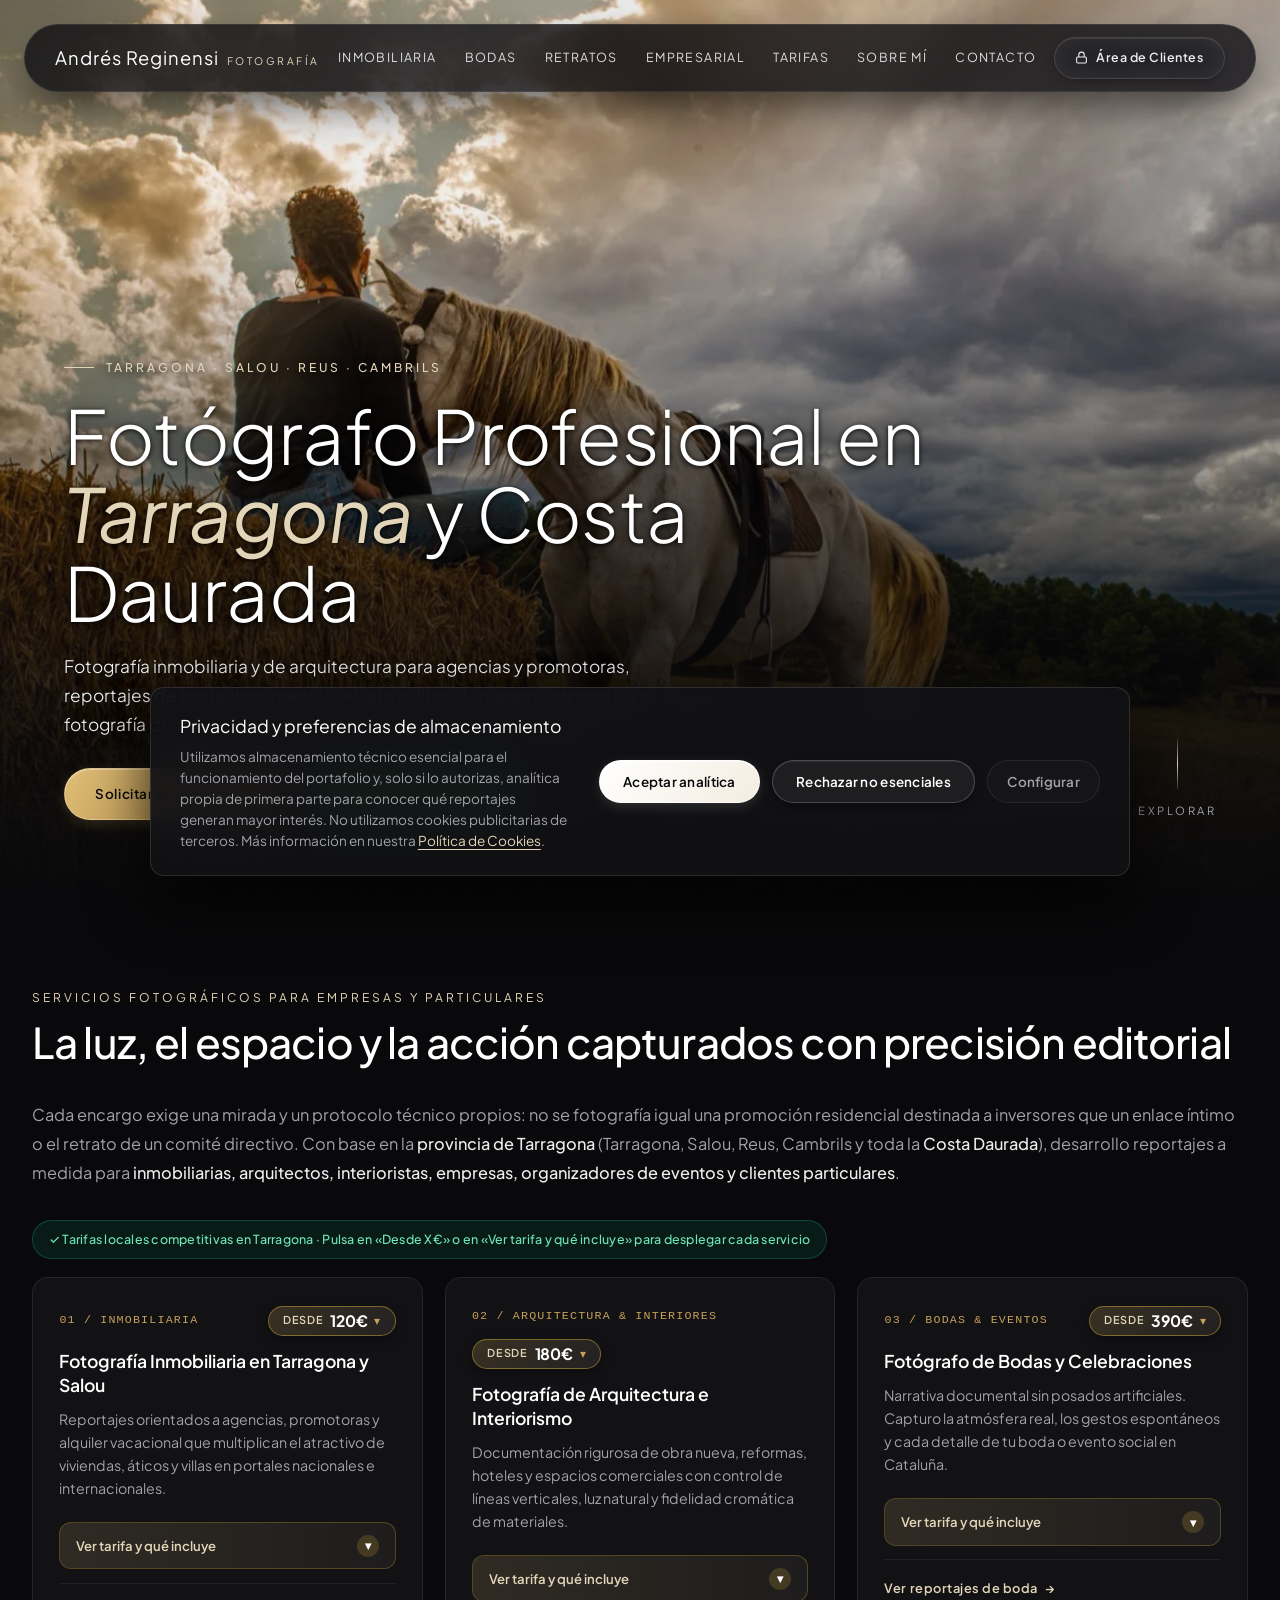
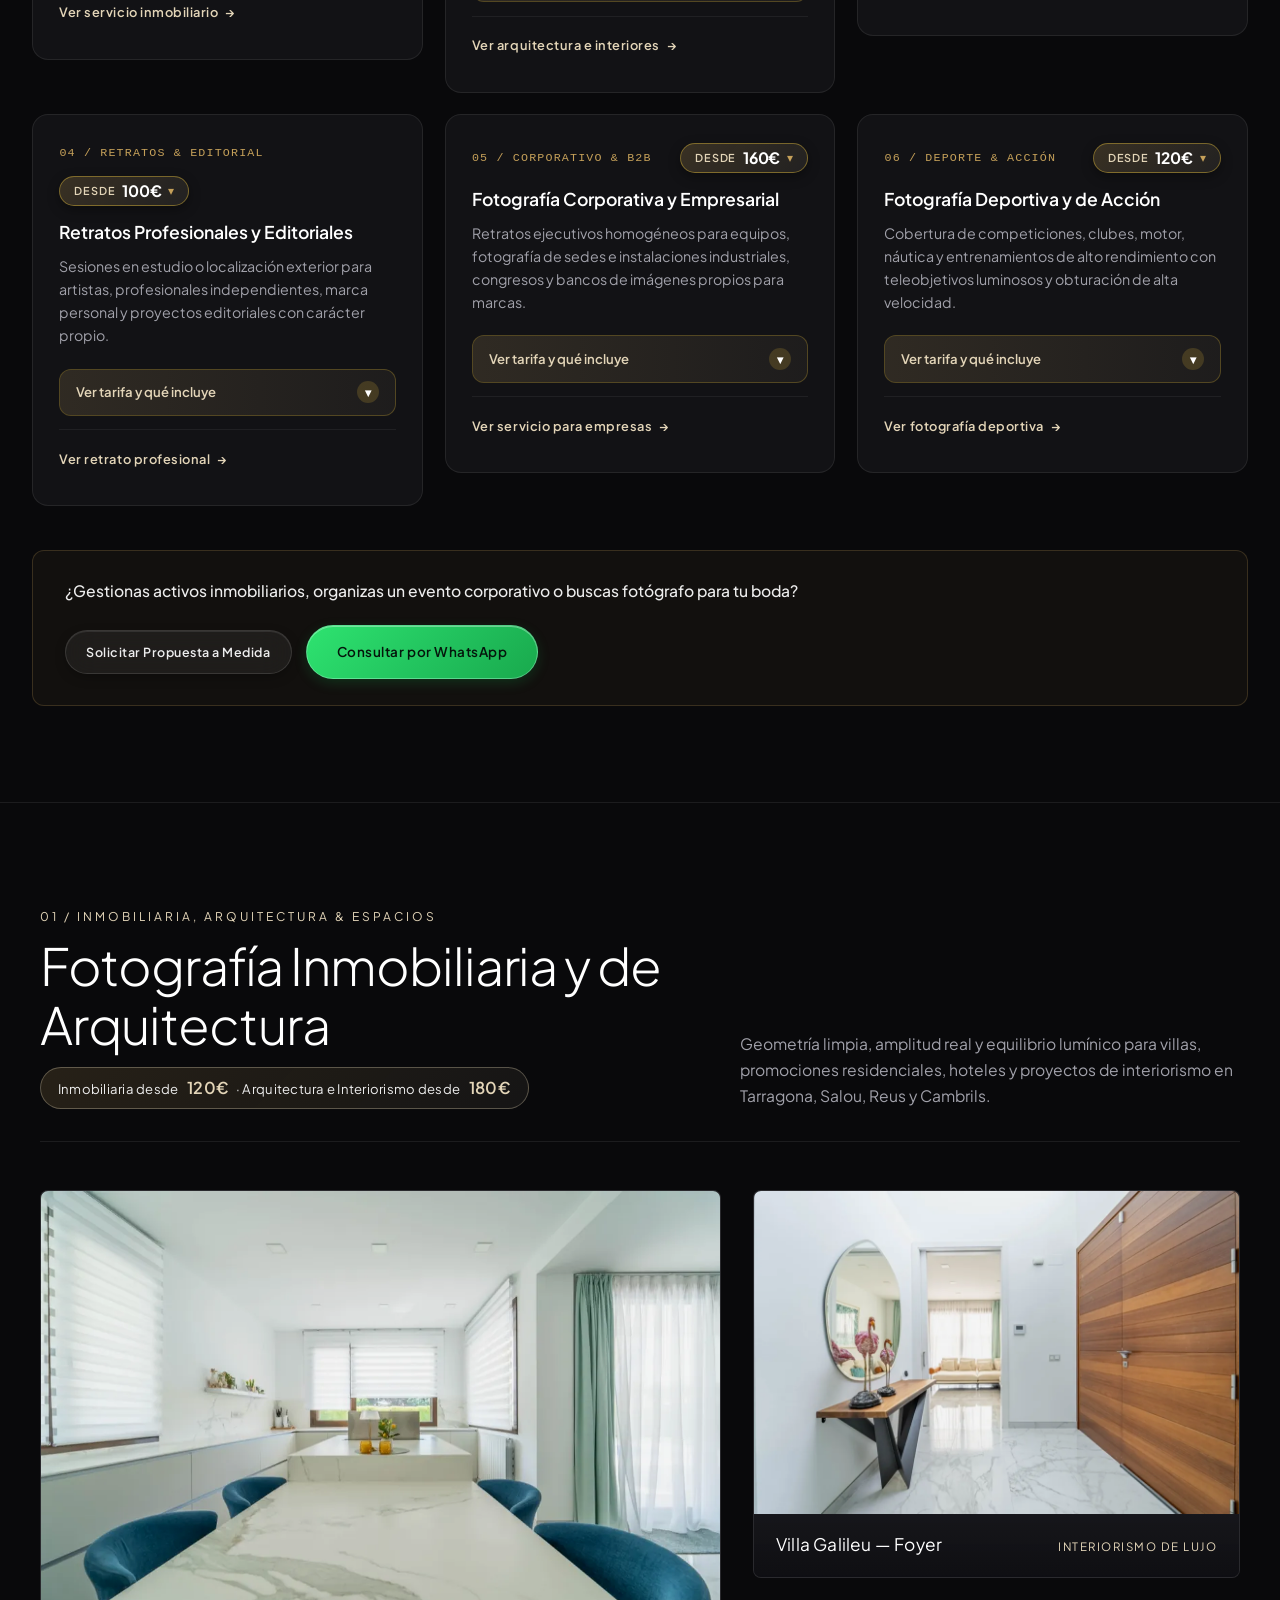
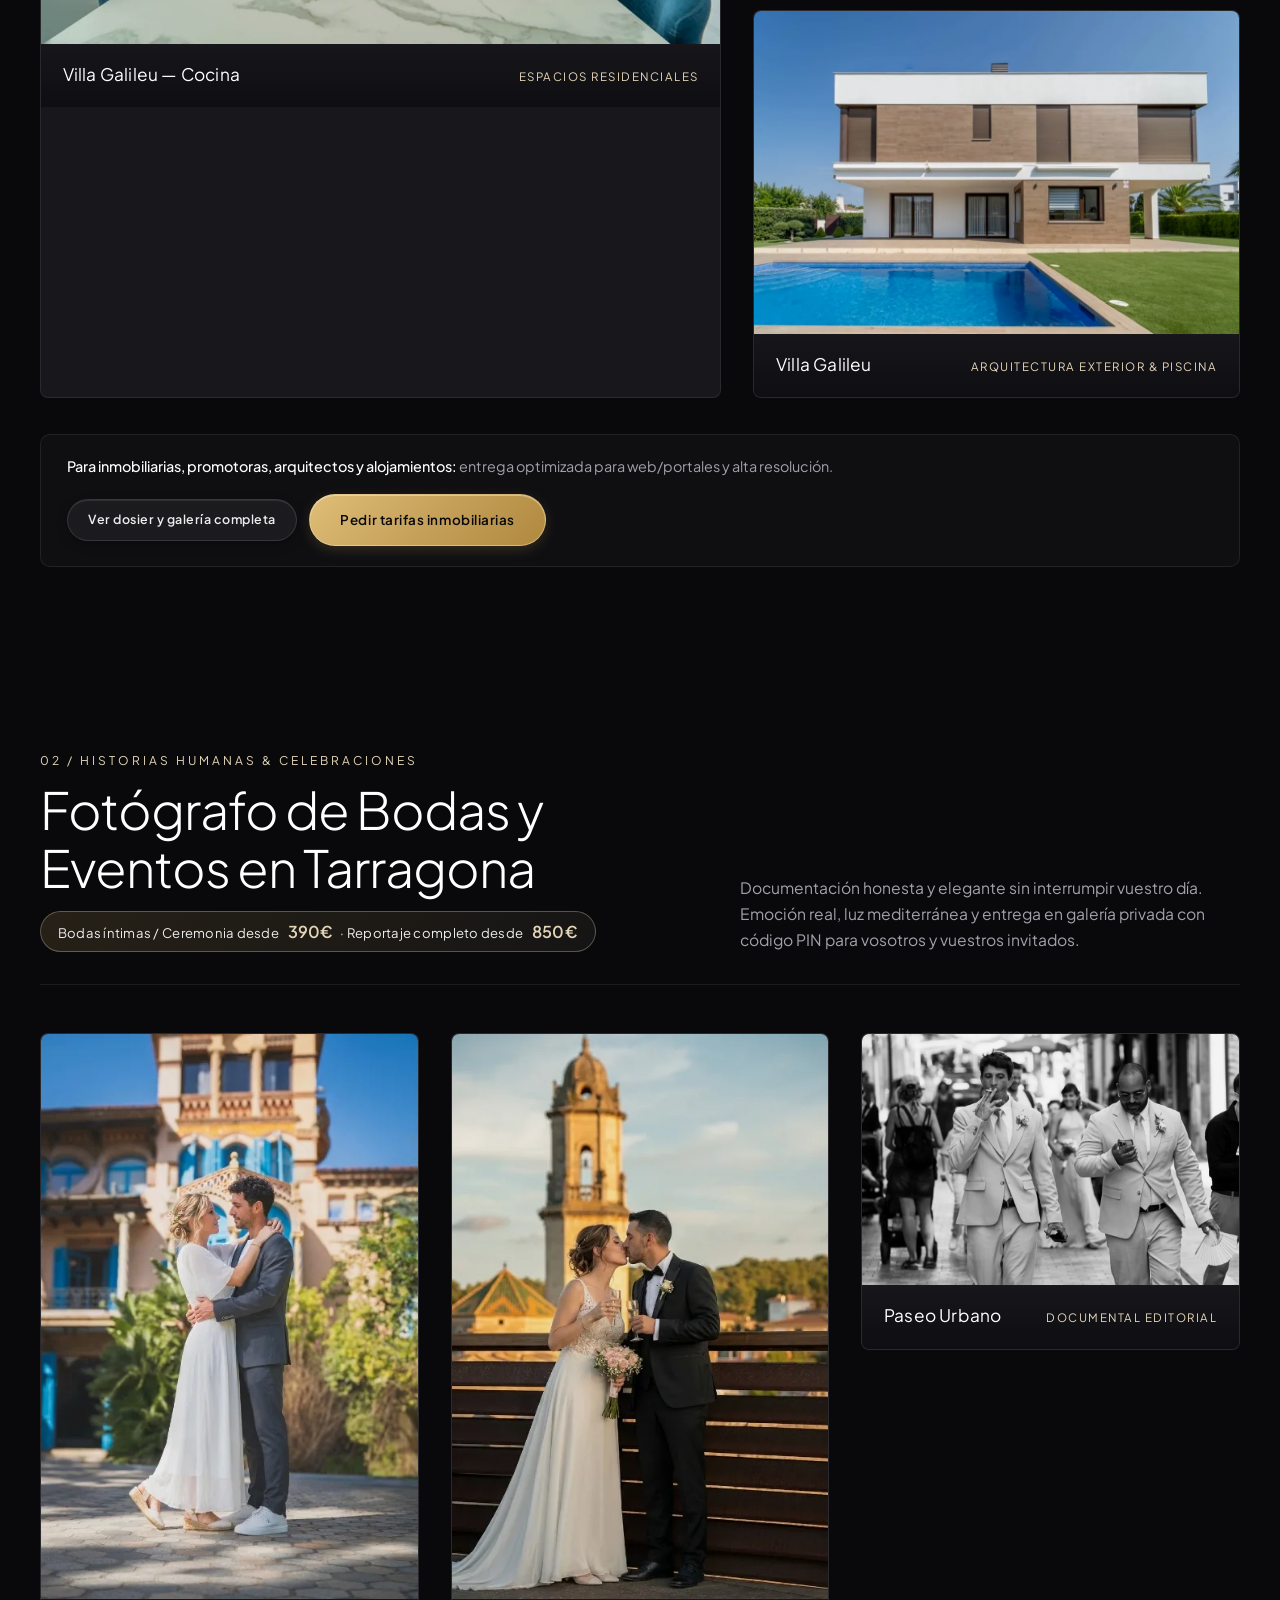
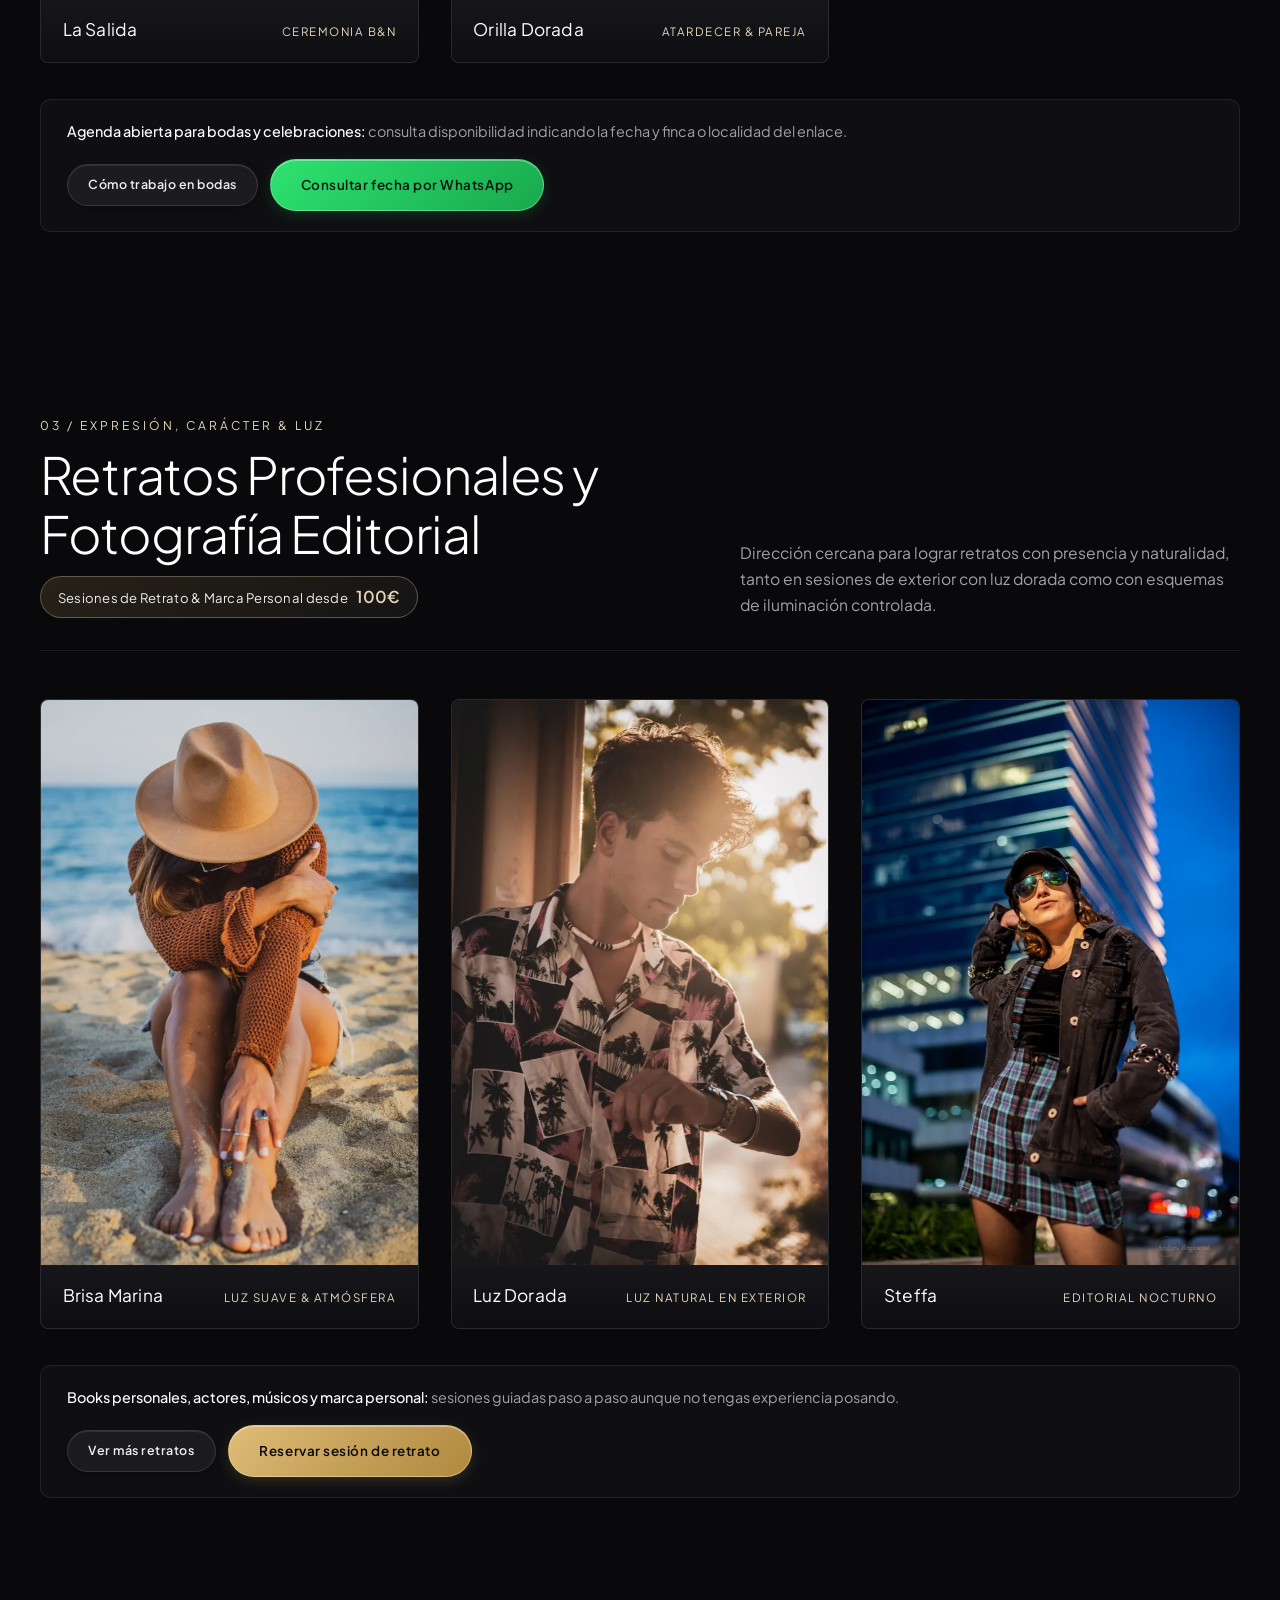
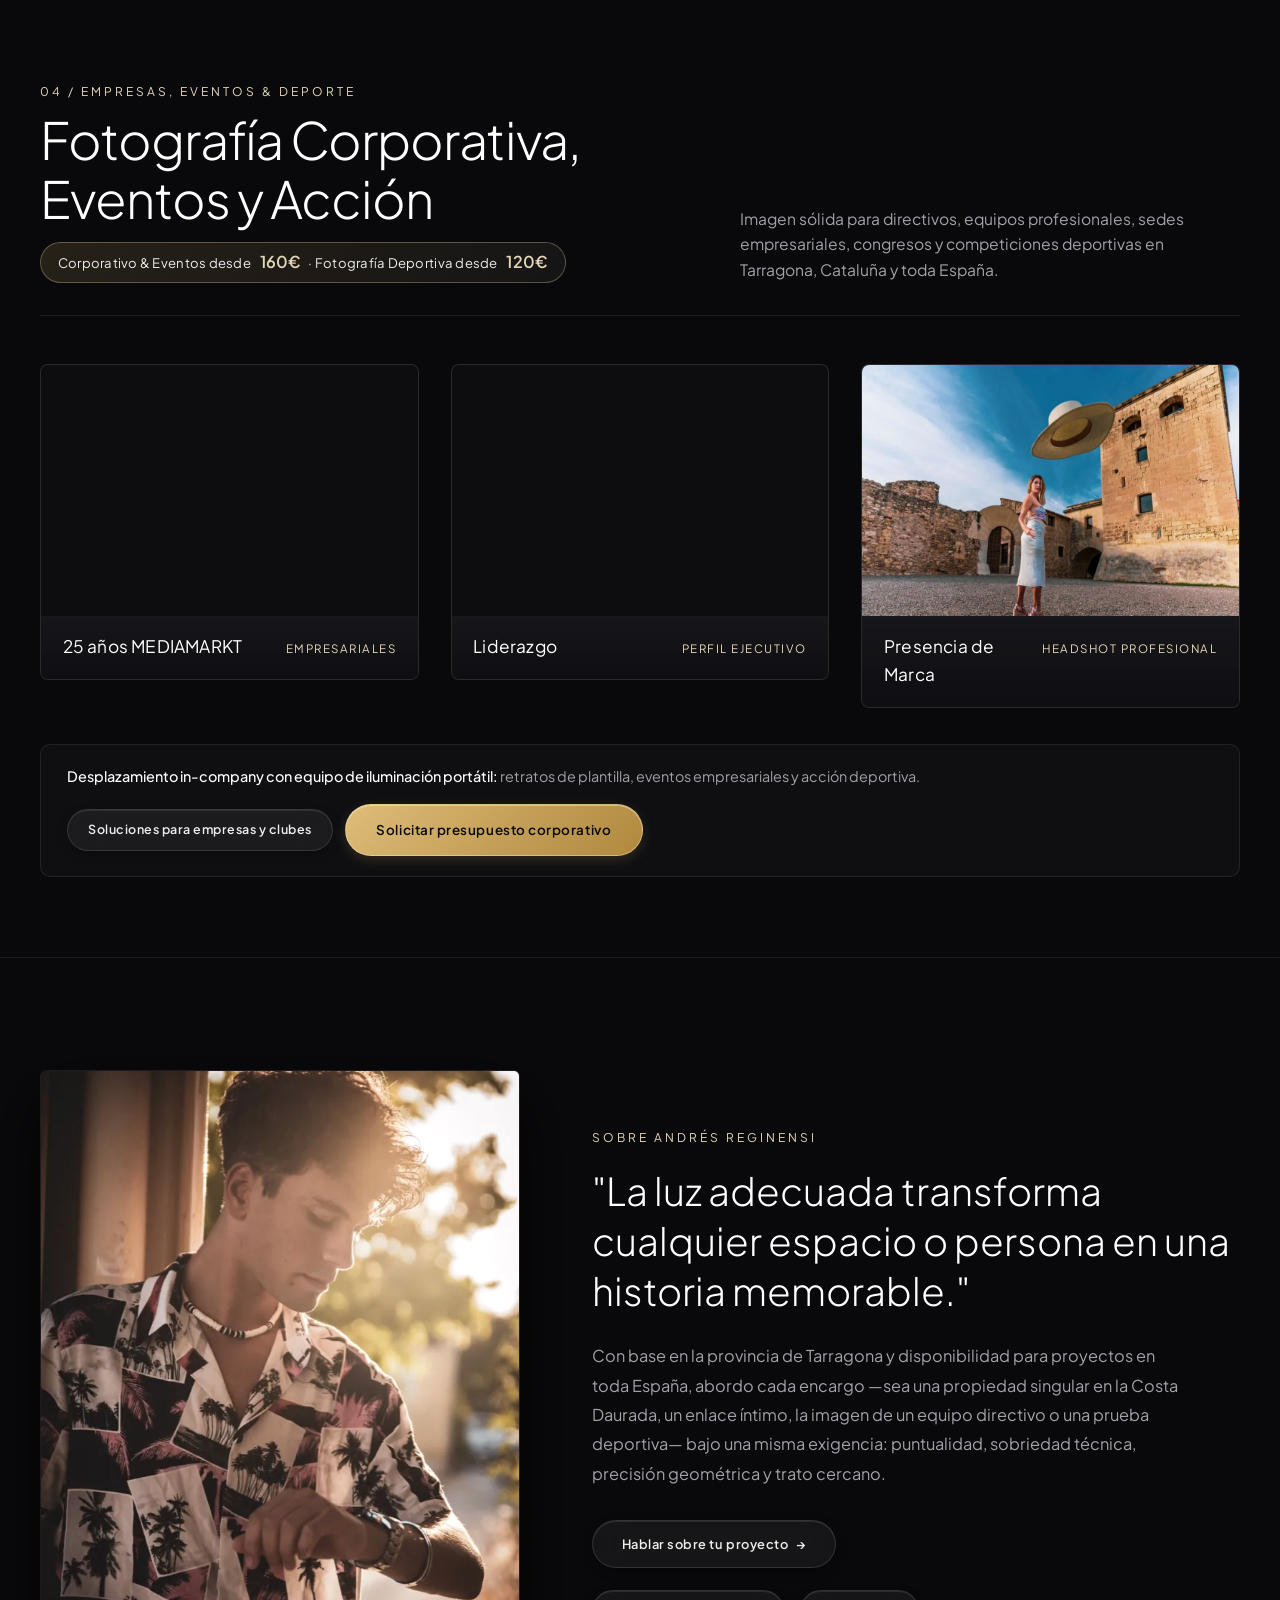
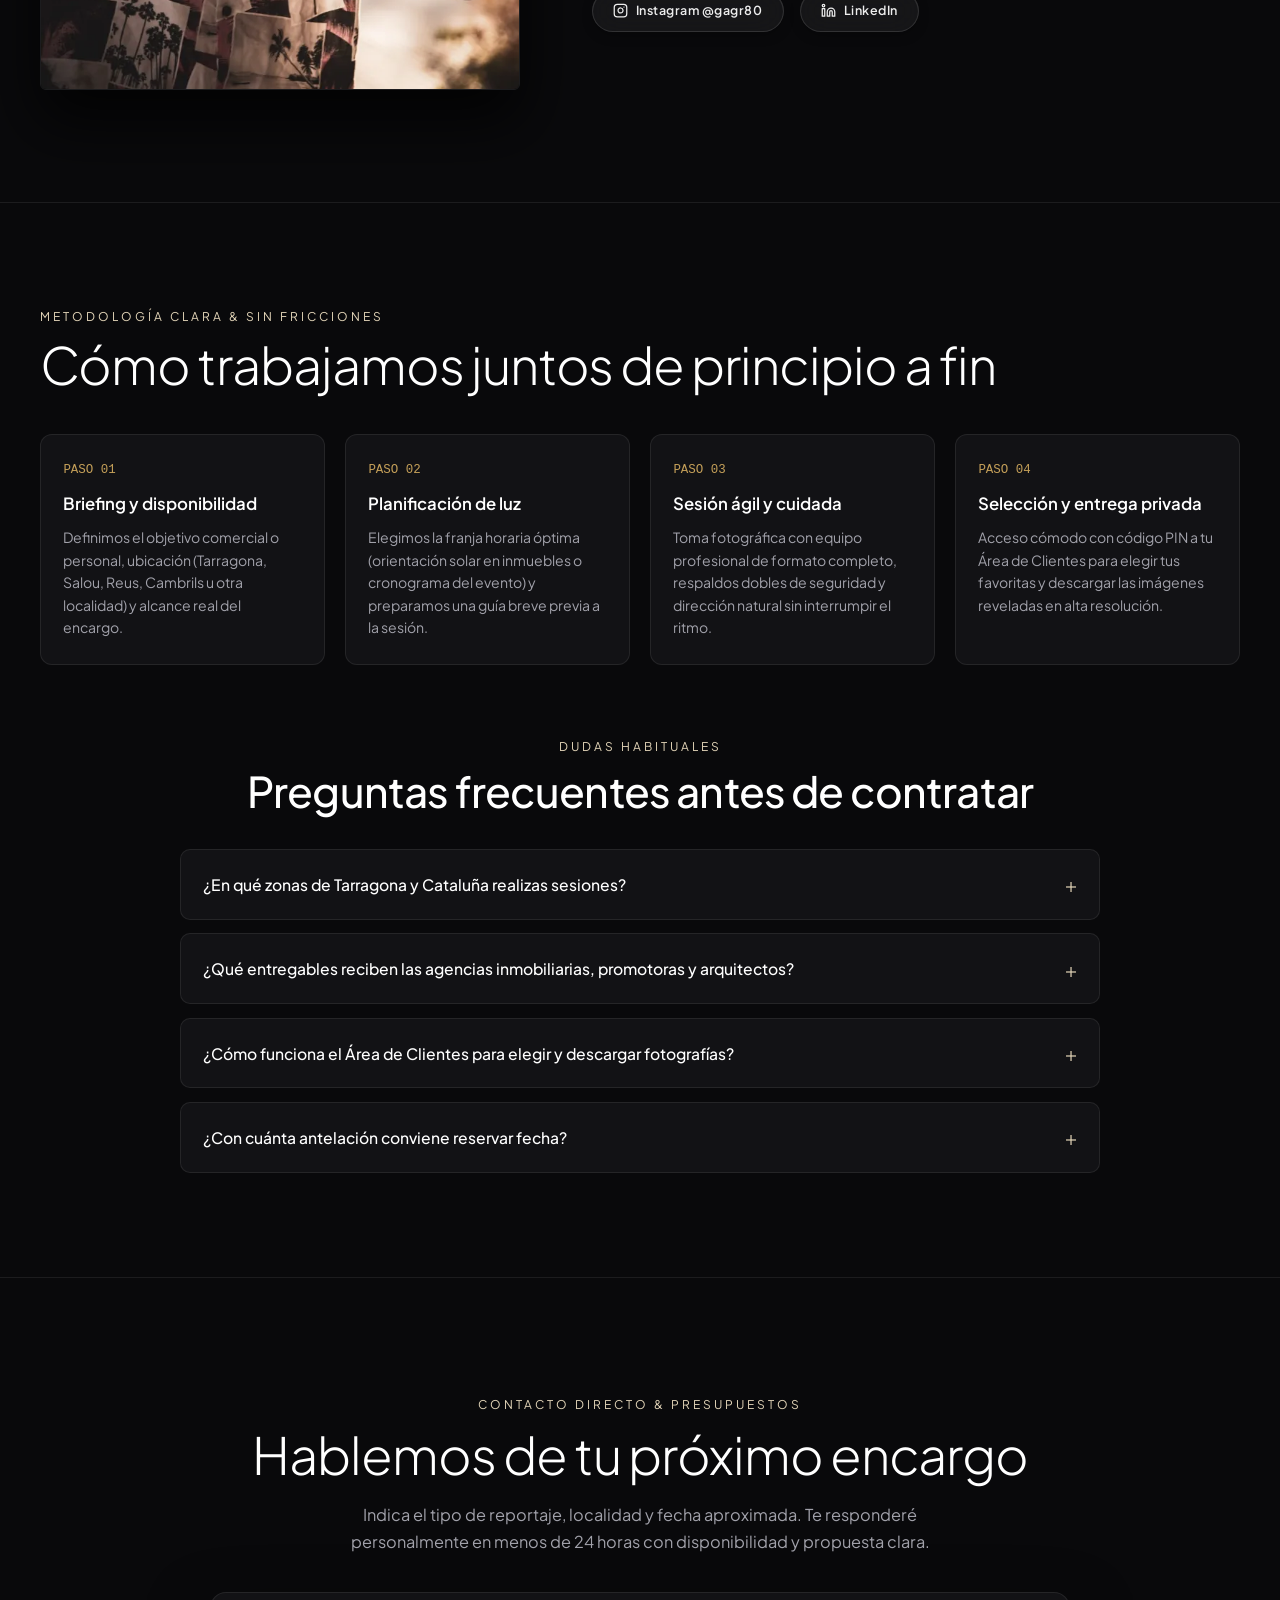
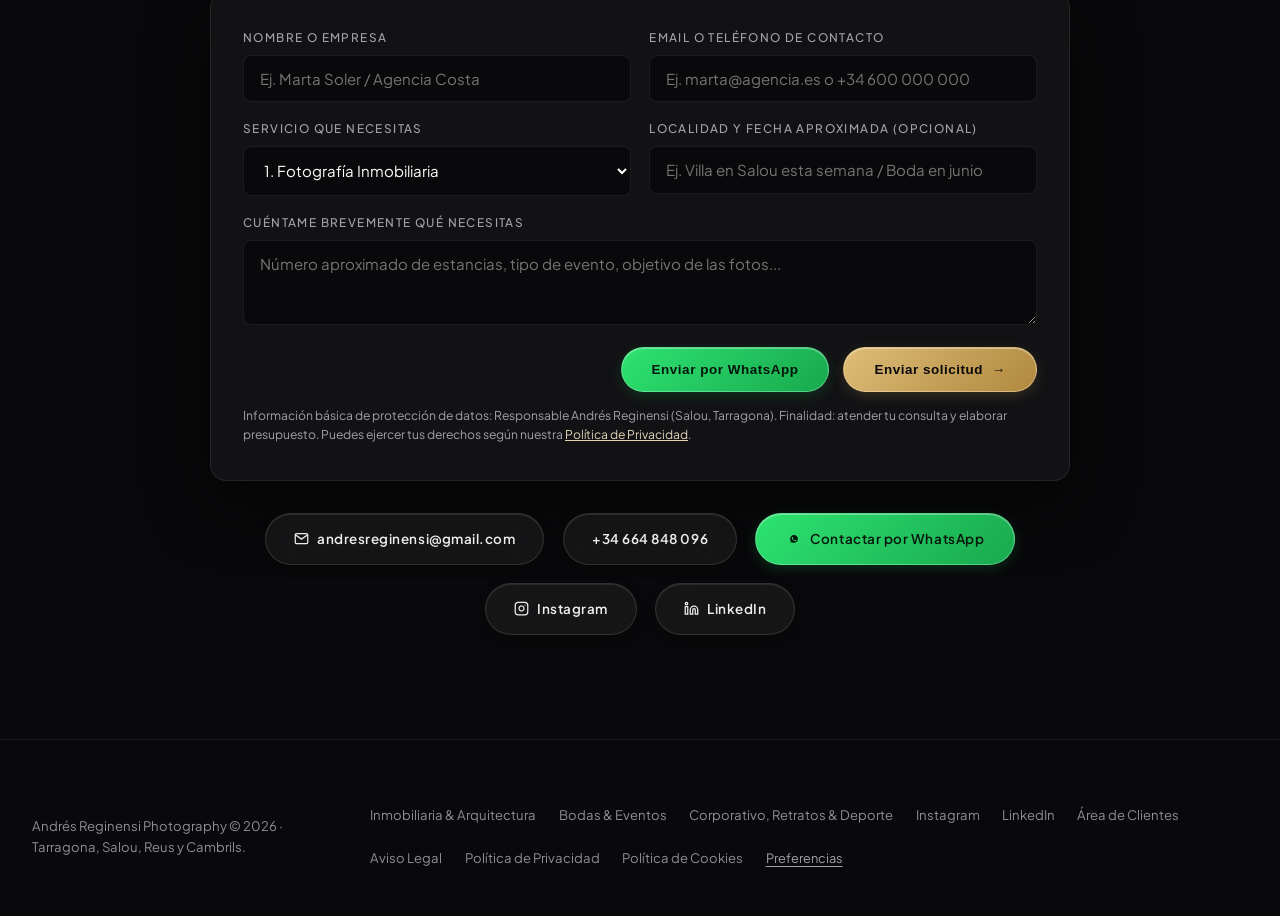
==== commit 22c608f5: "seo(p3): add brand favicon suite, align JSON-LD FAQs, optimize titles/sitemap and add modal focus tr" ====
--- a/index.html
+++ b/index.html
@@ -3,8 +3,14 @@
 <head>
   <meta charset="UTF-8">
   <meta name="viewport" content="width=device-width, initial-scale=1.0">
-  <meta name="description" content="Andrés Reginensi Photography: fotógrafo profesional en Tarragona, Salou, Reus y Cambrils. Fotografía inmobiliaria, arquitectura, bodas, retrato profesional, corporativa y deportiva.">
-  <title>Fotógrafo Profesional en Tarragona, Salou y Costa Daurada | Andrés Reginensi</title>
+  <meta name="description" content="Fotógrafo profesional en Tarragona, Salou, Reus y Cambrils. Fotografía inmobiliaria, arquitectura, bodas, retratos y eventos corporativos. Pide presupuesto.">
+  <title>Fotógrafo en Tarragona y Costa Daurada | Andrés Reginensi</title>
+  <link rel="icon" type="image/svg+xml" href="/favicon.svg">
+  <link rel="icon" type="image/png" sizes="32x32" href="/favicon-32x32.png">
+  <link rel="shortcut icon" href="/favicon.ico">
+  <link rel="apple-touch-icon" sizes="180x180" href="/apple-touch-icon.png">
+  <link rel="manifest" href="/site.webmanifest">
+  <meta name="theme-color" content="#0a0a0c">
   <link rel="canonical" href="https://andresreginensi.es/">
 
   <!-- Open Graph / WhatsApp / LinkedIn -->
@@ -35,16 +41,31 @@
         "@id": "https://andresreginensi.es/#localbusiness",
         "name": "Andrés Reginensi Photography",
         "url": "https://andresreginensi.es/",
+        "logo": "https://andresreginensi.es/apple-touch-icon.png",
         "image": "https://andresreginensi.es/assets/images/portada-1280w.jpg",
+        "priceRange": "€€",
         "telephone": "+34664848096",
         "email": "andresreginensi@gmail.com",
         "description": "Servicios de fotografía profesional en la provincia de Tarragona y Costa Daurada para agencias inmobiliarias, arquitectos, empresas, eventos y clientes particulares.",
         "address": {
           "@type": "PostalAddress",
-          "addressLocality": "Tarragona",
+          "addressLocality": "Salou",
           "addressRegion": "Tarragona",
           "addressCountry": "ES"
         },
+        "geo": {
+          "@type": "GeoCoordinates",
+          "latitude": 41.0766,
+          "longitude": 1.1416
+        },
+        "openingHoursSpecification": [
+          {
+            "@type": "OpeningHoursSpecification",
+            "dayOfWeek": ["Monday", "Tuesday", "Wednesday", "Thursday", "Friday", "Saturday"],
+            "opens": "09:00",
+            "closes": "20:00"
+          }
+        ],
         "areaServed": [
           { "@type": "City", "name": "Tarragona" },
           { "@type": "City", "name": "Salou" },
@@ -74,34 +95,34 @@
         "mainEntity": [
           {
             "@type": "Question",
-            "name": "¿En qué localidades trabajas habitualmente?",
+            "name": "¿En qué zonas de Tarragona y Cataluña realizas sesiones?",
             "acceptedAnswer": {
               "@type": "Answer",
-              "text": "Trabajo de forma habitual en toda la provincia de Tarragona y la Costa Daurada —incluyendo Tarragona capital, Salou, Reus, Cambrils y Vila-seca—, con disponibilidad de desplazamiento a Barcelona, resto de Cataluña y encargos en toda España."
+              "text": "Trabajo habitualmente en Tarragona capital, Salou, Reus, Cambrils, Vila-seca, Altafulla, Torredembarra y el conjunto de la Costa Daurada, además de desplazarme bajo reserva a Barcelona, resto de Cataluña y proyectos puntuales en toda España."
             }
           },
           {
             "@type": "Question",
-            "name": "¿Qué incluye un reportaje de fotografía inmobiliaria o de arquitectura?",
+            "name": "¿Qué entregables reciben las agencias inmobiliarias, promotoras y arquitectos?",
             "acceptedAnswer": {
               "@type": "Answer",
-              "text": "Incluye asesoramiento previo de preparación del espacio, toma con ópticas gran angular sin distorsión, corrección geométrica de verticales, control de rango dinámico (interior y vistas exteriores equilibradas) y entrega de archivos listos tanto para portales inmobiliarios y web como en alta resolución editorial."
+              "text": "Recibes las fotografías con corrección de perspectiva vertical, balance de blancos preciso y doble versión lista para usar: archivos optimizados en peso y nitidez para carga inmediata en tu web o portales inmobiliarios, y copias en alta resolución para catálogos, dossieres o prensa."
             }
           },
           {
             "@type": "Question",
-            "name": "¿Cómo se revisan y entregan las fotografías a los clientes?",
+            "name": "¿Cómo funciona el Área de Clientes para elegir y descargar fotografías?",
             "acceptedAnswer": {
               "@type": "Answer",
-              "text": "Cada cliente dispone de acceso mediante código PIN al Área de Clientes de la web, donde puede visualizar cómodamente su sesión, seleccionar sus fotografías favoritas desde móvil u ordenador y descargar los archivos finales editados en alta resolución."
+              "text": "Tras la sesión te facilito un identificador y un código PIN privado. Desde cualquier móvil, tablet u ordenador podrás ver la galería, ampliar cada toma, marcar las fotografías seleccionadas y enviarme tus indicaciones de edición sin necesidad de instalar programas externos."
             }
           },
           {
             "@type": "Question",
-            "name": "¿Cómo puedo consultar disponibilidad de fecha y solicitar presupuesto?",
+            "name": "¿Con cuánta antelación conviene reservar fecha?",
             "acceptedAnswer": {
               "@type": "Answer",
-              "text": "Puedes completar el formulario rápido al pie de la página indicando el tipo de servicio, ubicación y fecha aproximada, o contactar directamente por WhatsApp (+34 664 848 096) o correo electrónico (andresreginensi@gmail.com). Recibirás respuesta personalizada en menos de 24 horas."
+              "text": "Para reportajes inmobiliarios, retratos y sesiones corporativas suele bastar con varios días de margen para cuadrar la mejor meteorología y luz. Para bodas y eventos de fin de semana se recomienda consultar disponibilidad en cuanto tengáis confirmada la fecha."
             }
           }
         ]
@@ -124,8 +145,8 @@
   <link rel="preconnect" href="https://fonts.gstatic.com" crossorigin>
   <link href="https://fonts.googleapis.com/css2?family=Inter:wght@300;400;500;600&family=Plus+Jakarta+Sans:ital,wght@0,300;0,400;0,500;0,600;0,700;1,300;1,400&display=swap" rel="stylesheet">
 
-  <link rel="stylesheet" href="assets/css/main.css?v=28">
-  <link rel="stylesheet" href="assets/css/cookies.css?v=28">
+  <link rel="stylesheet" href="assets/css/main.css?v=29">
+  <link rel="stylesheet" href="assets/css/cookies.css?v=29">
 </head>
 <body>
   <a href="#contenido-principal" class="skip-link">Saltar al contenido principal</a>
@@ -1123,8 +1144,8 @@
     </div>
   </div>
 
-  <script src="assets/js/main.js?v=28" defer></script>
-  <script src="assets/js/cookies.js?v=28" defer></script>
-  <script src="assets/js/analytics-tracker.js?v=28" defer></script>
+  <script src="assets/js/main.js?v=29" defer></script>
+  <script src="assets/js/cookies.js?v=29" defer></script>
+  <script src="assets/js/analytics-tracker.js?v=29" defer></script>
 </body>
 </html>
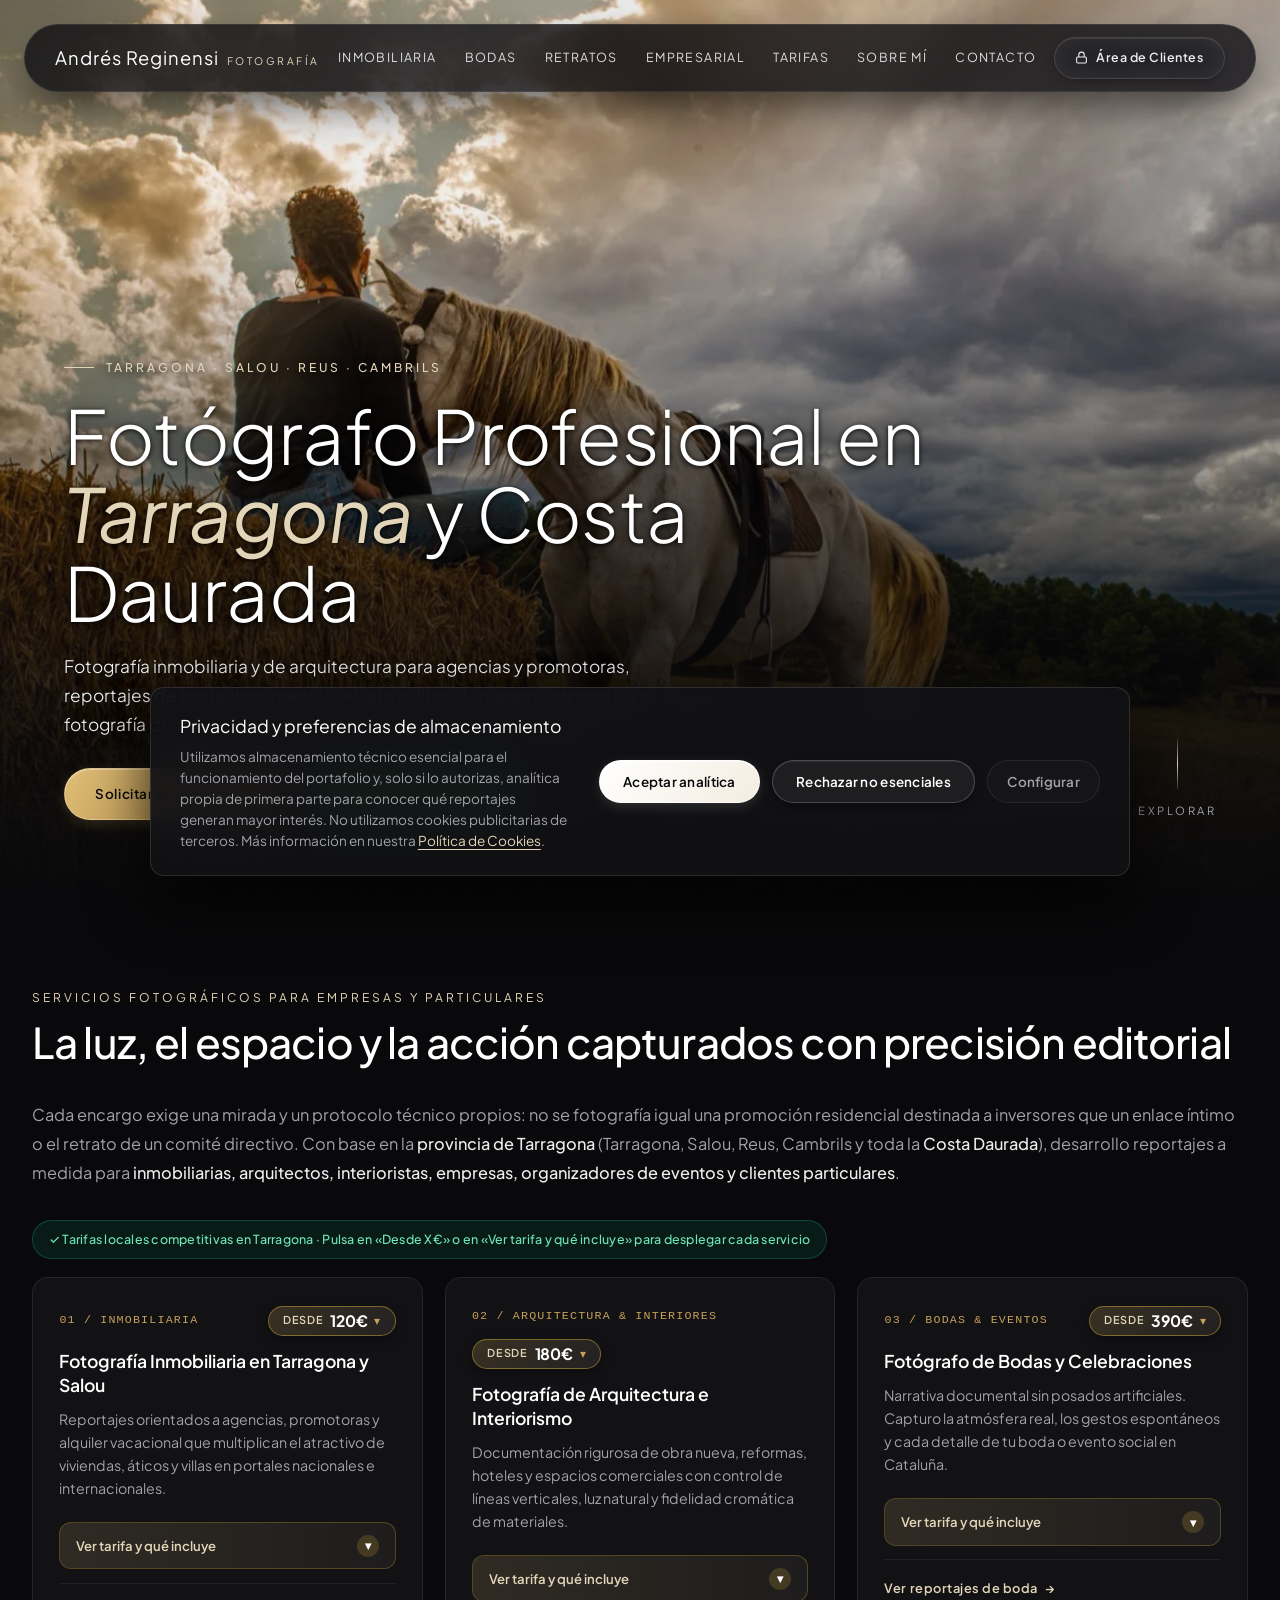
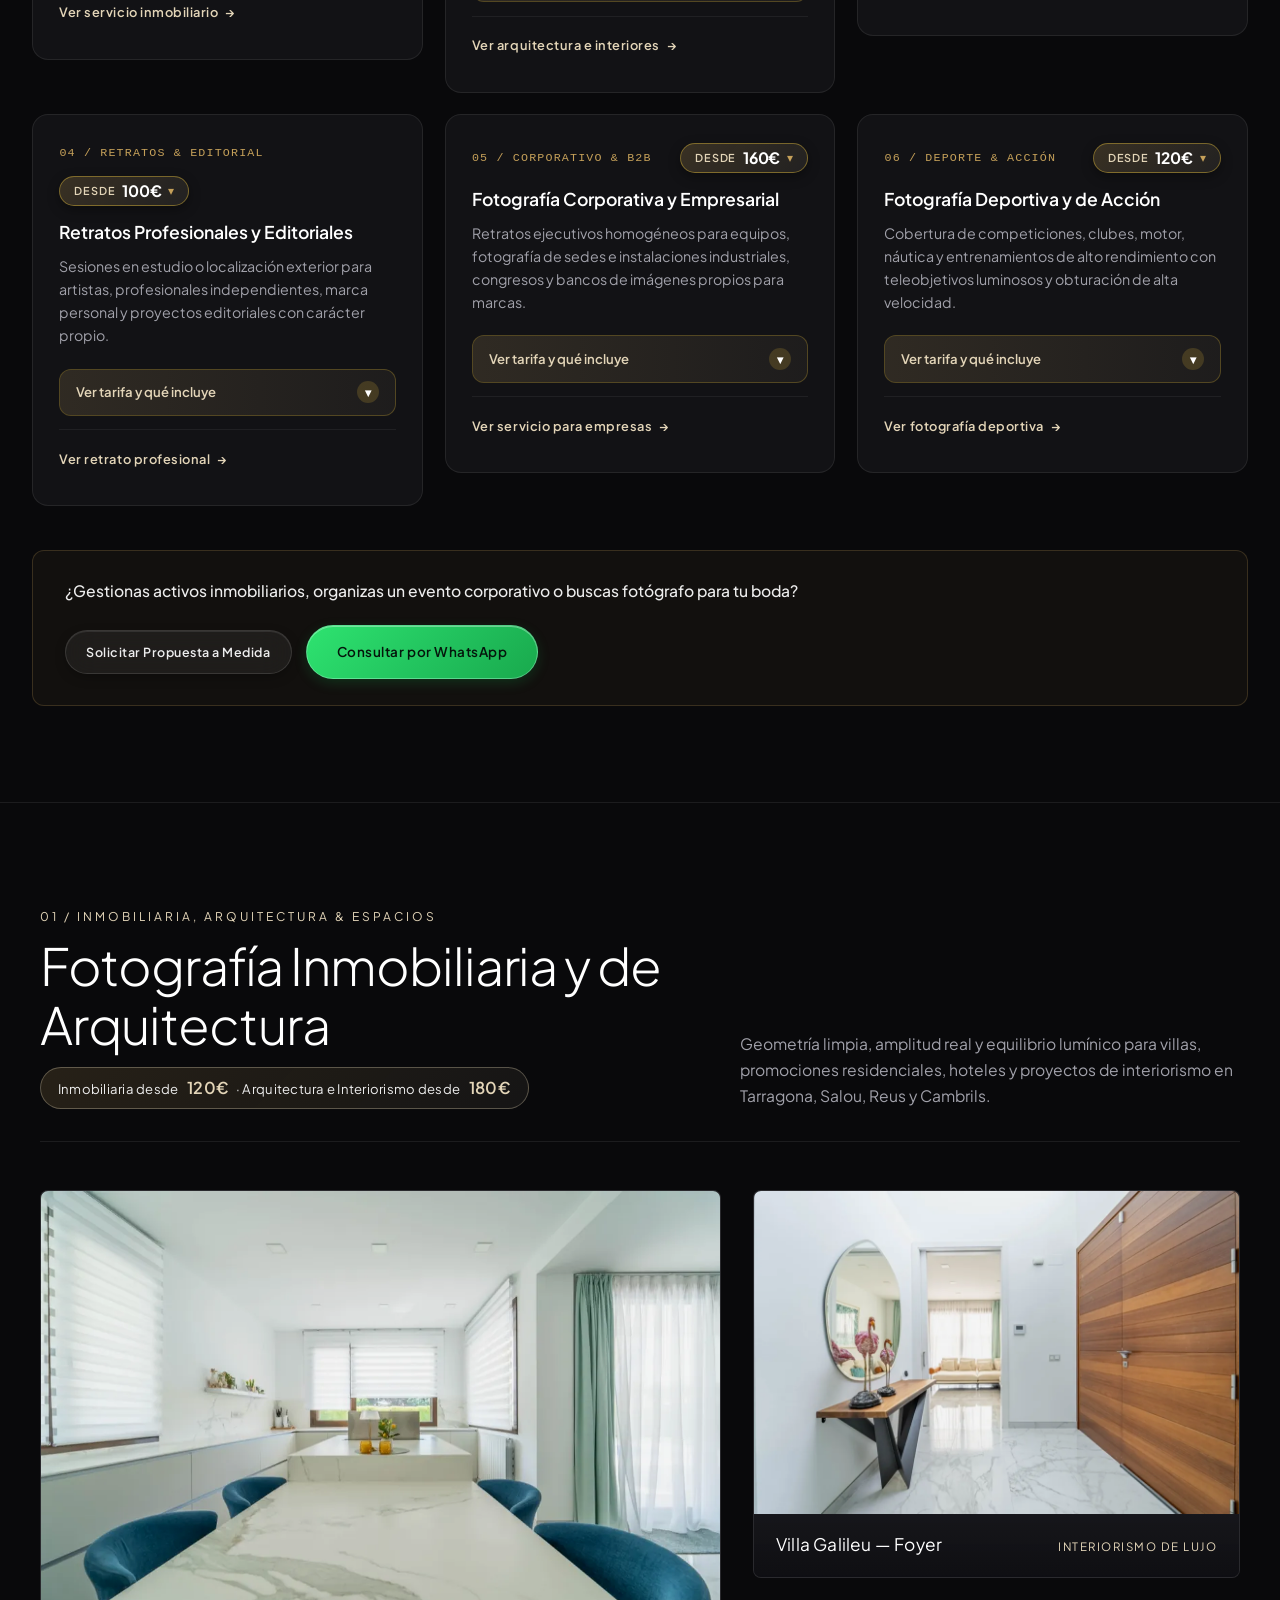
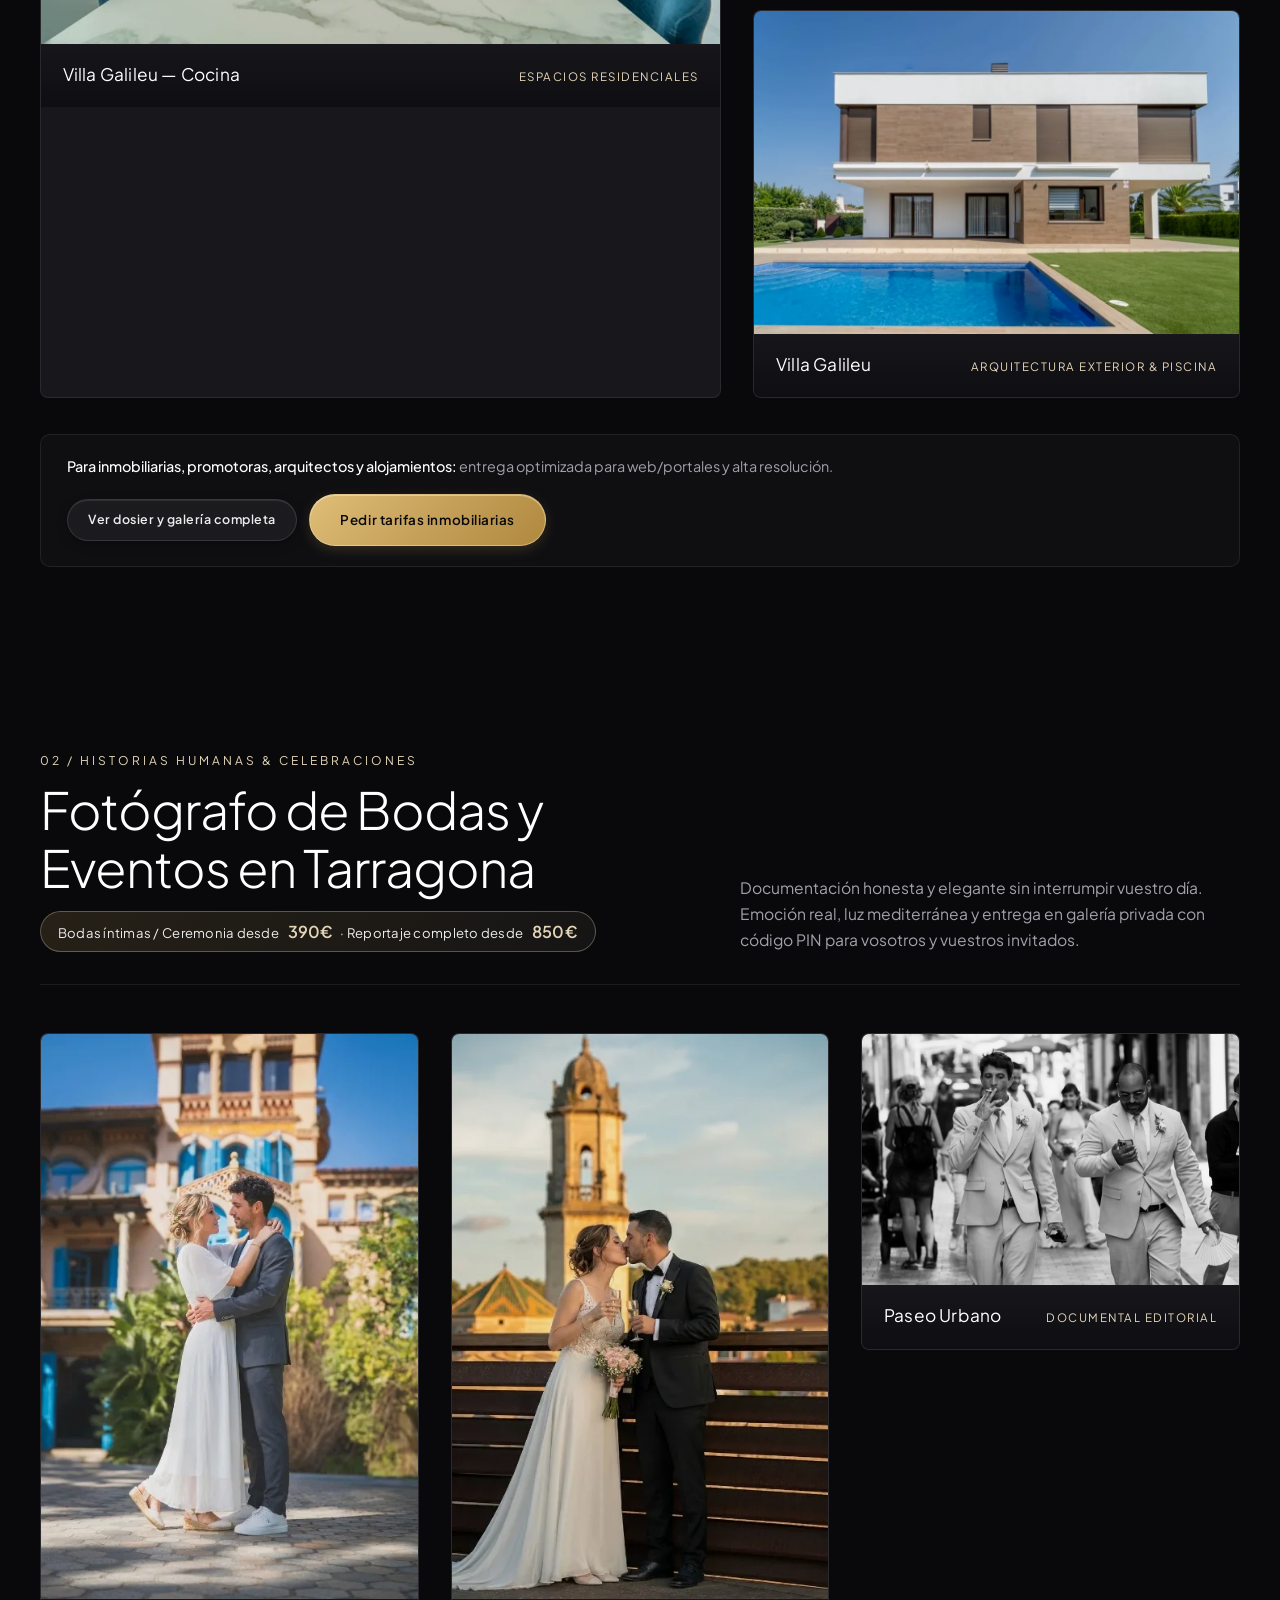
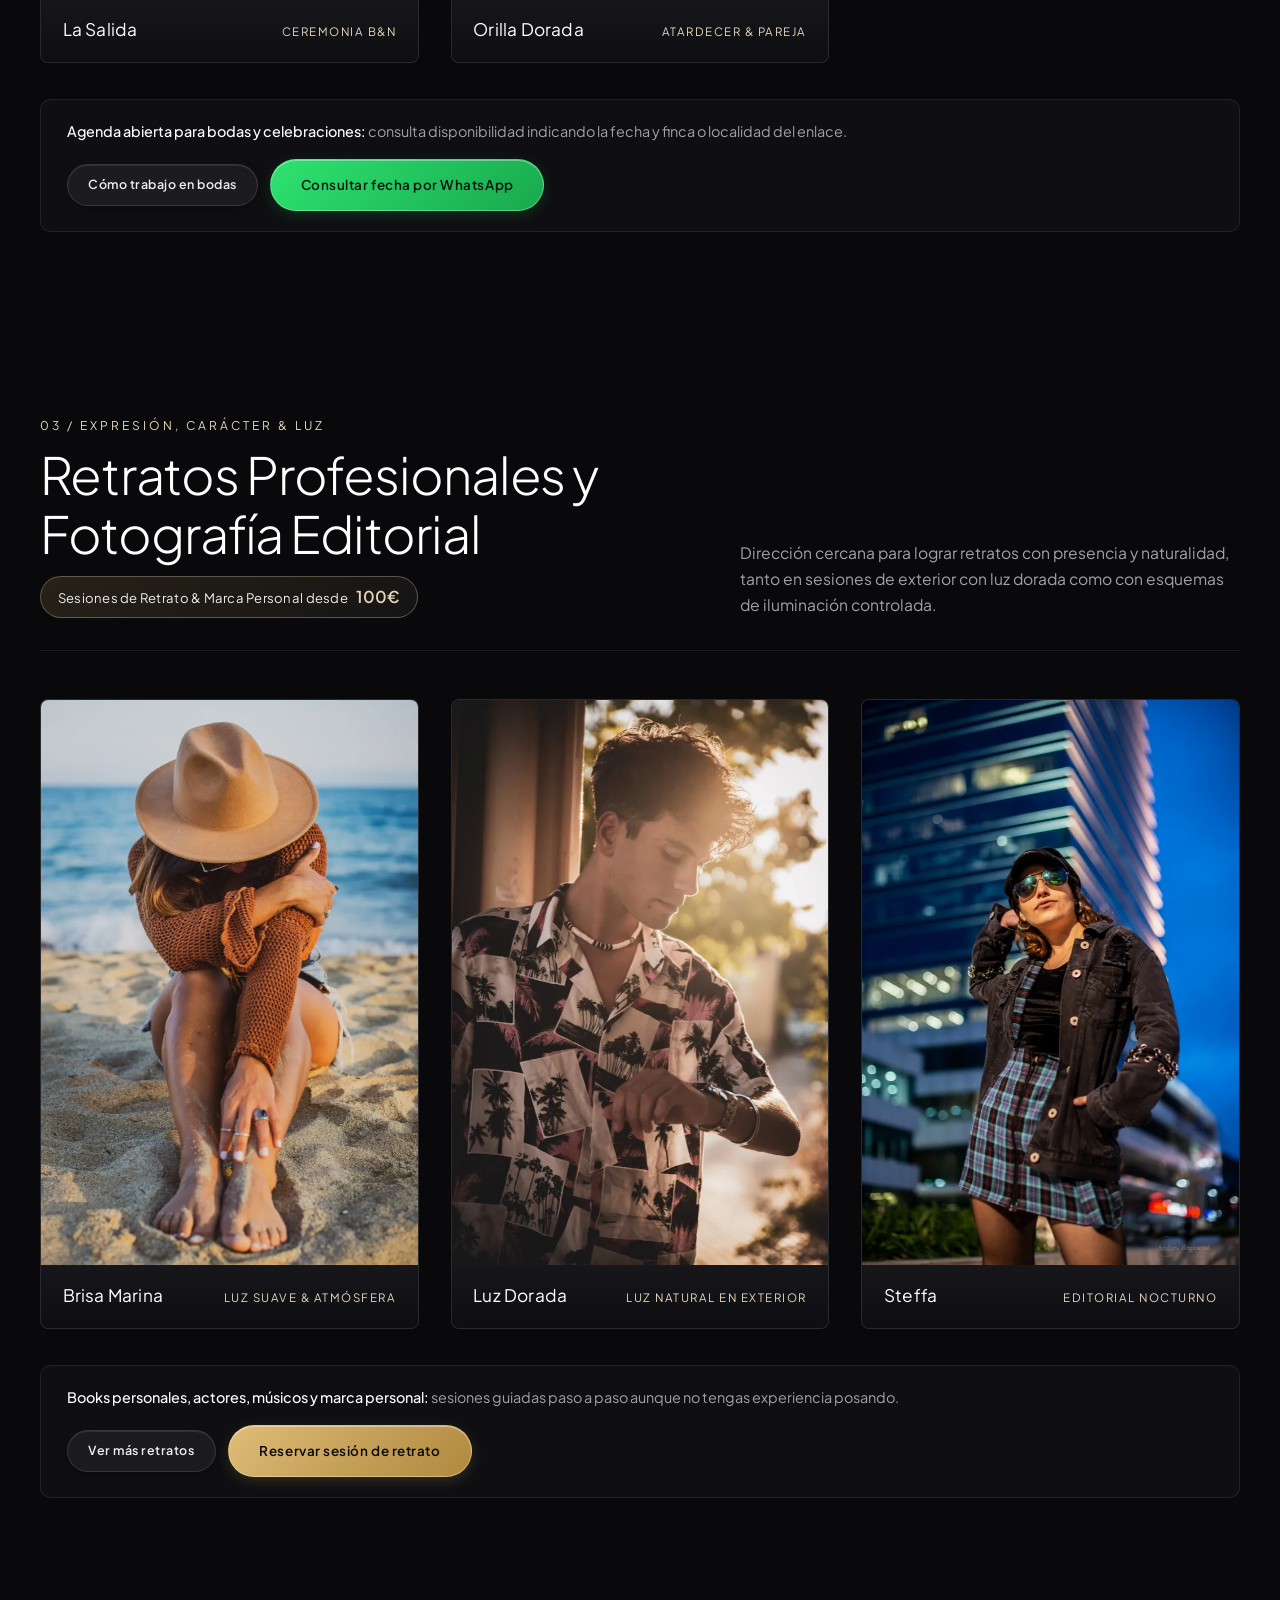
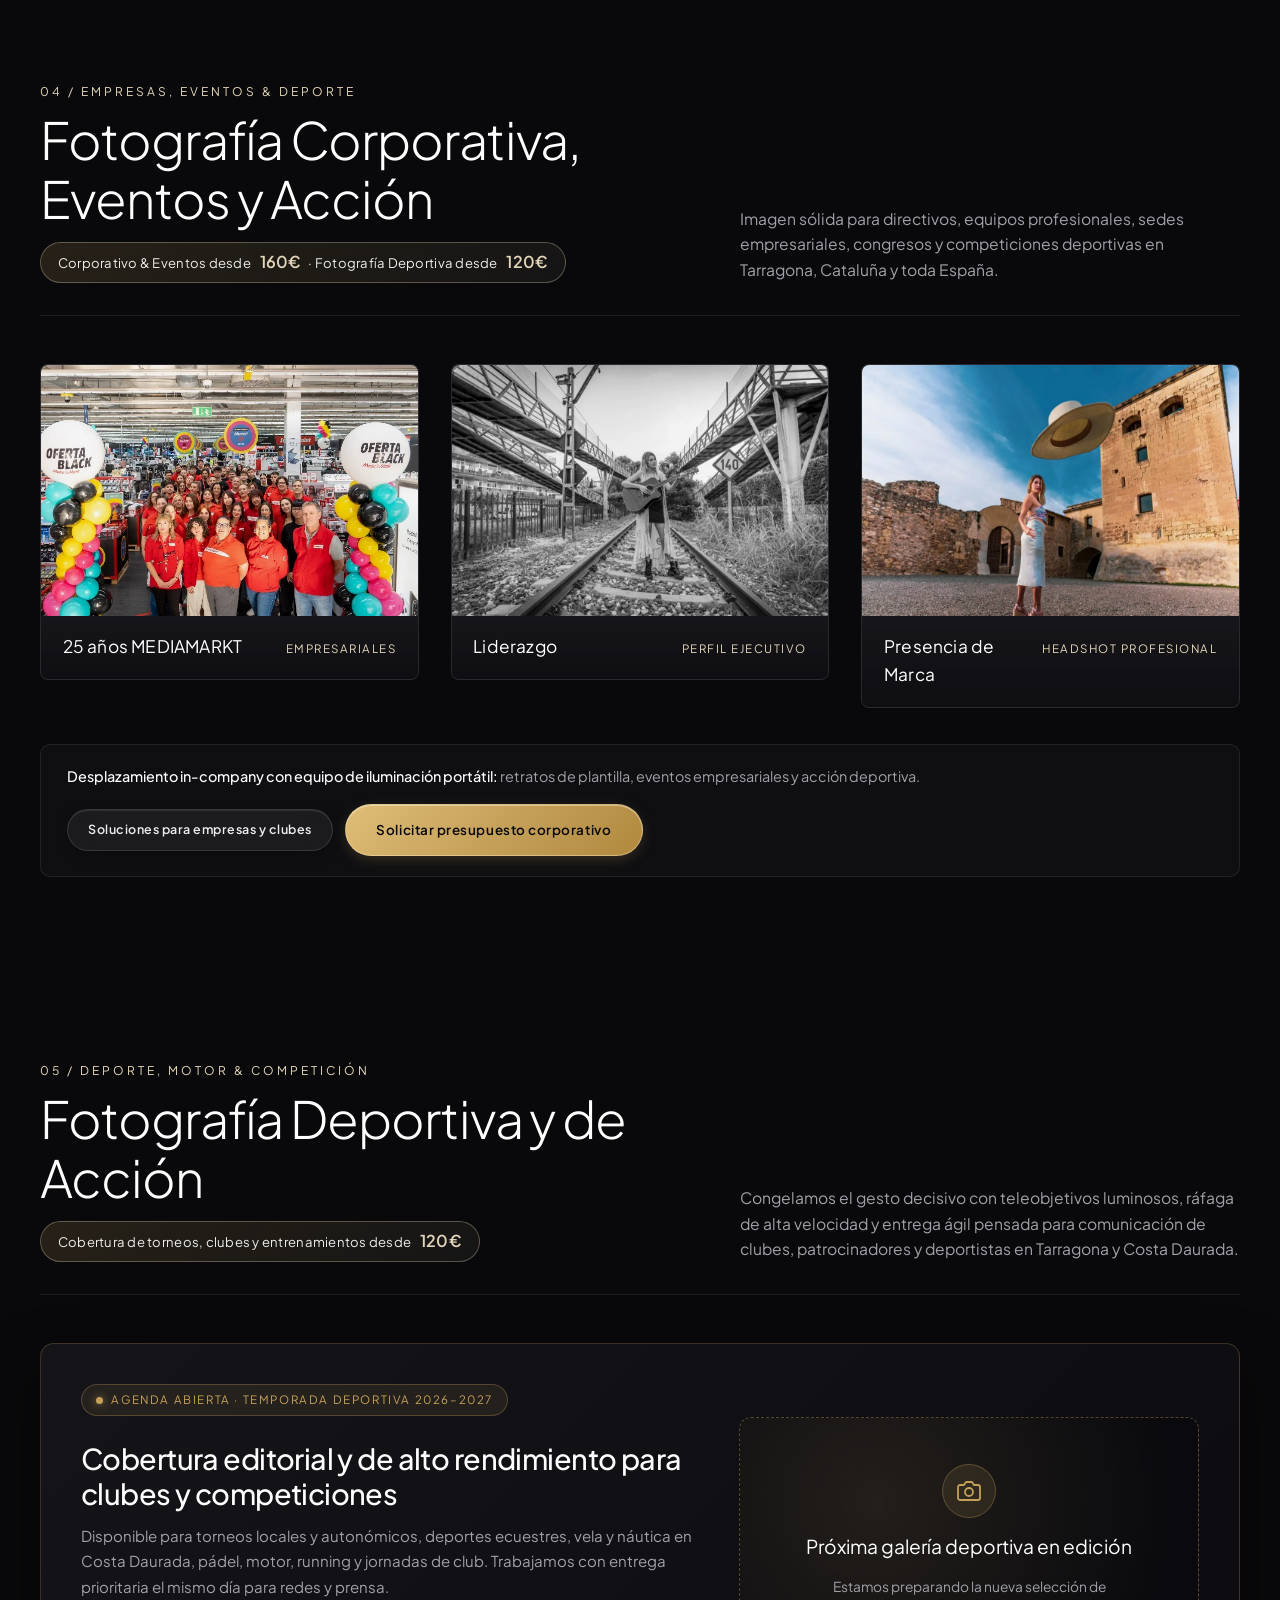
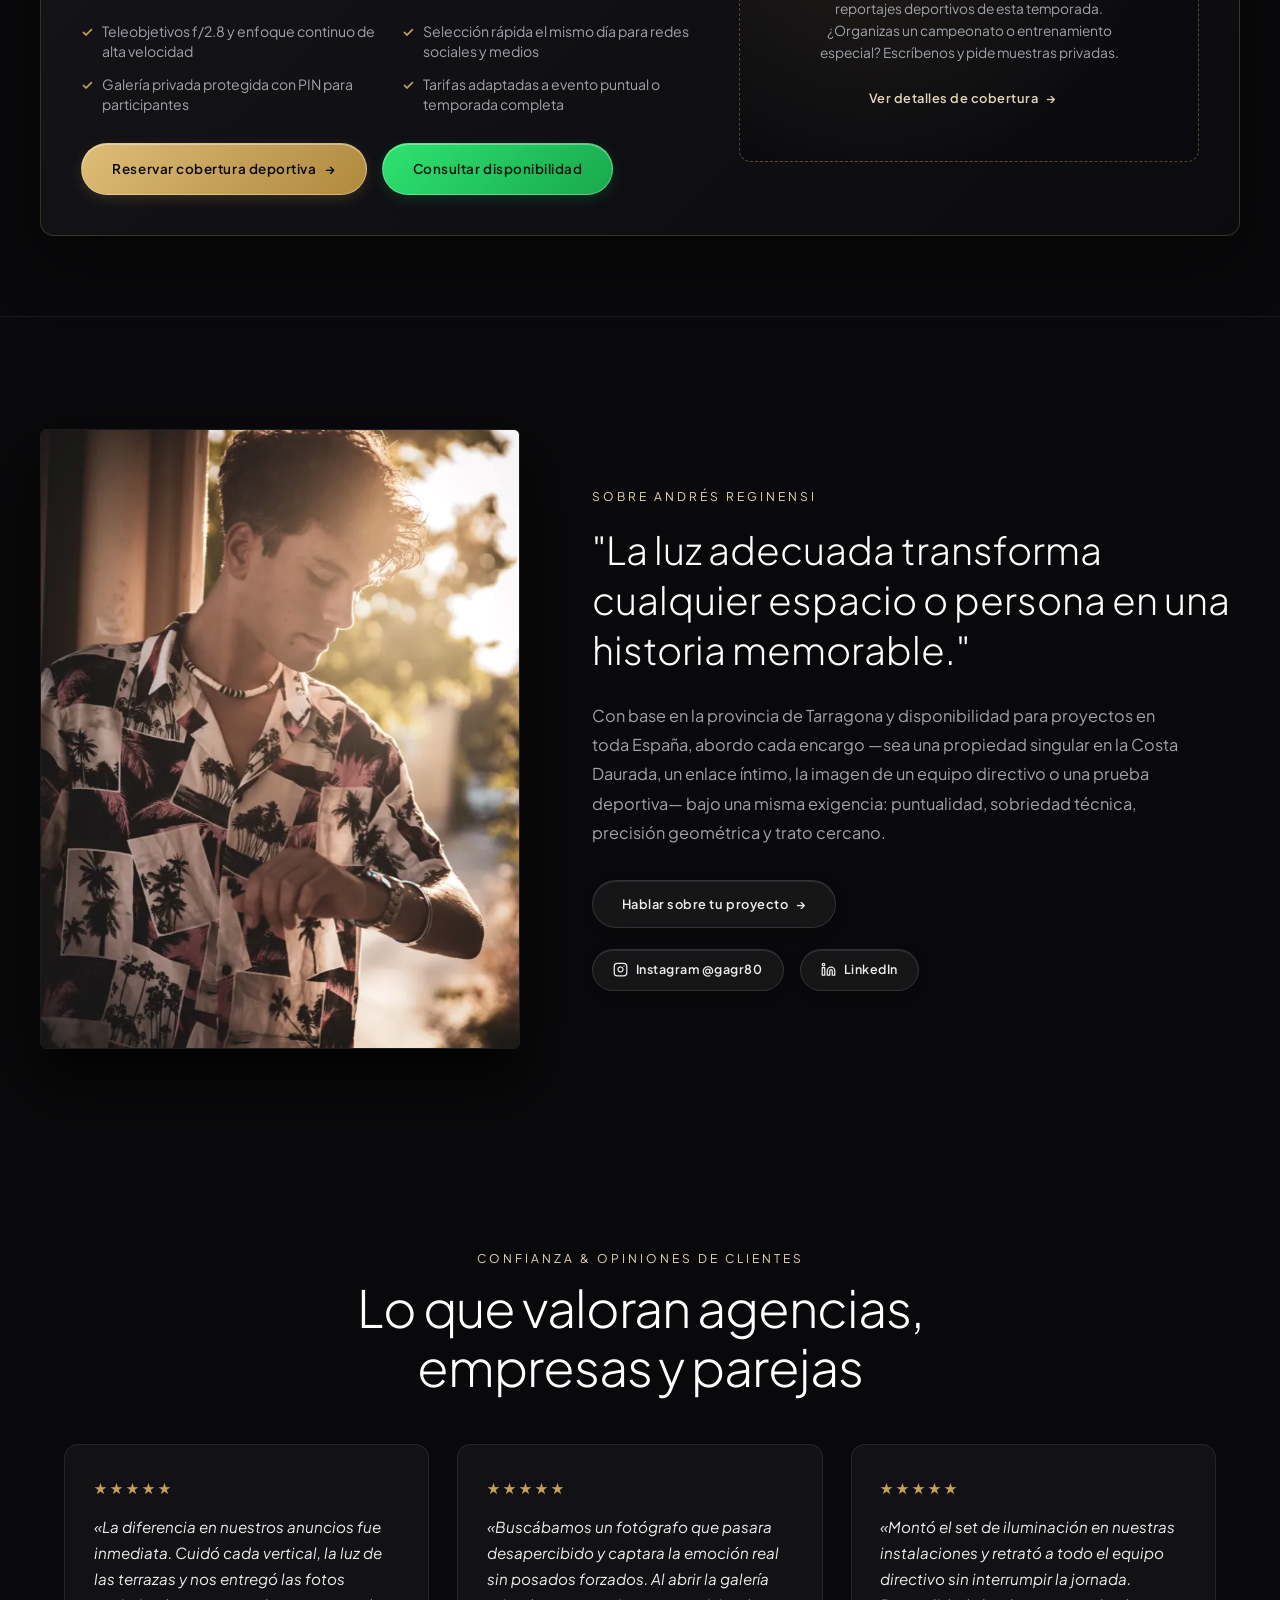
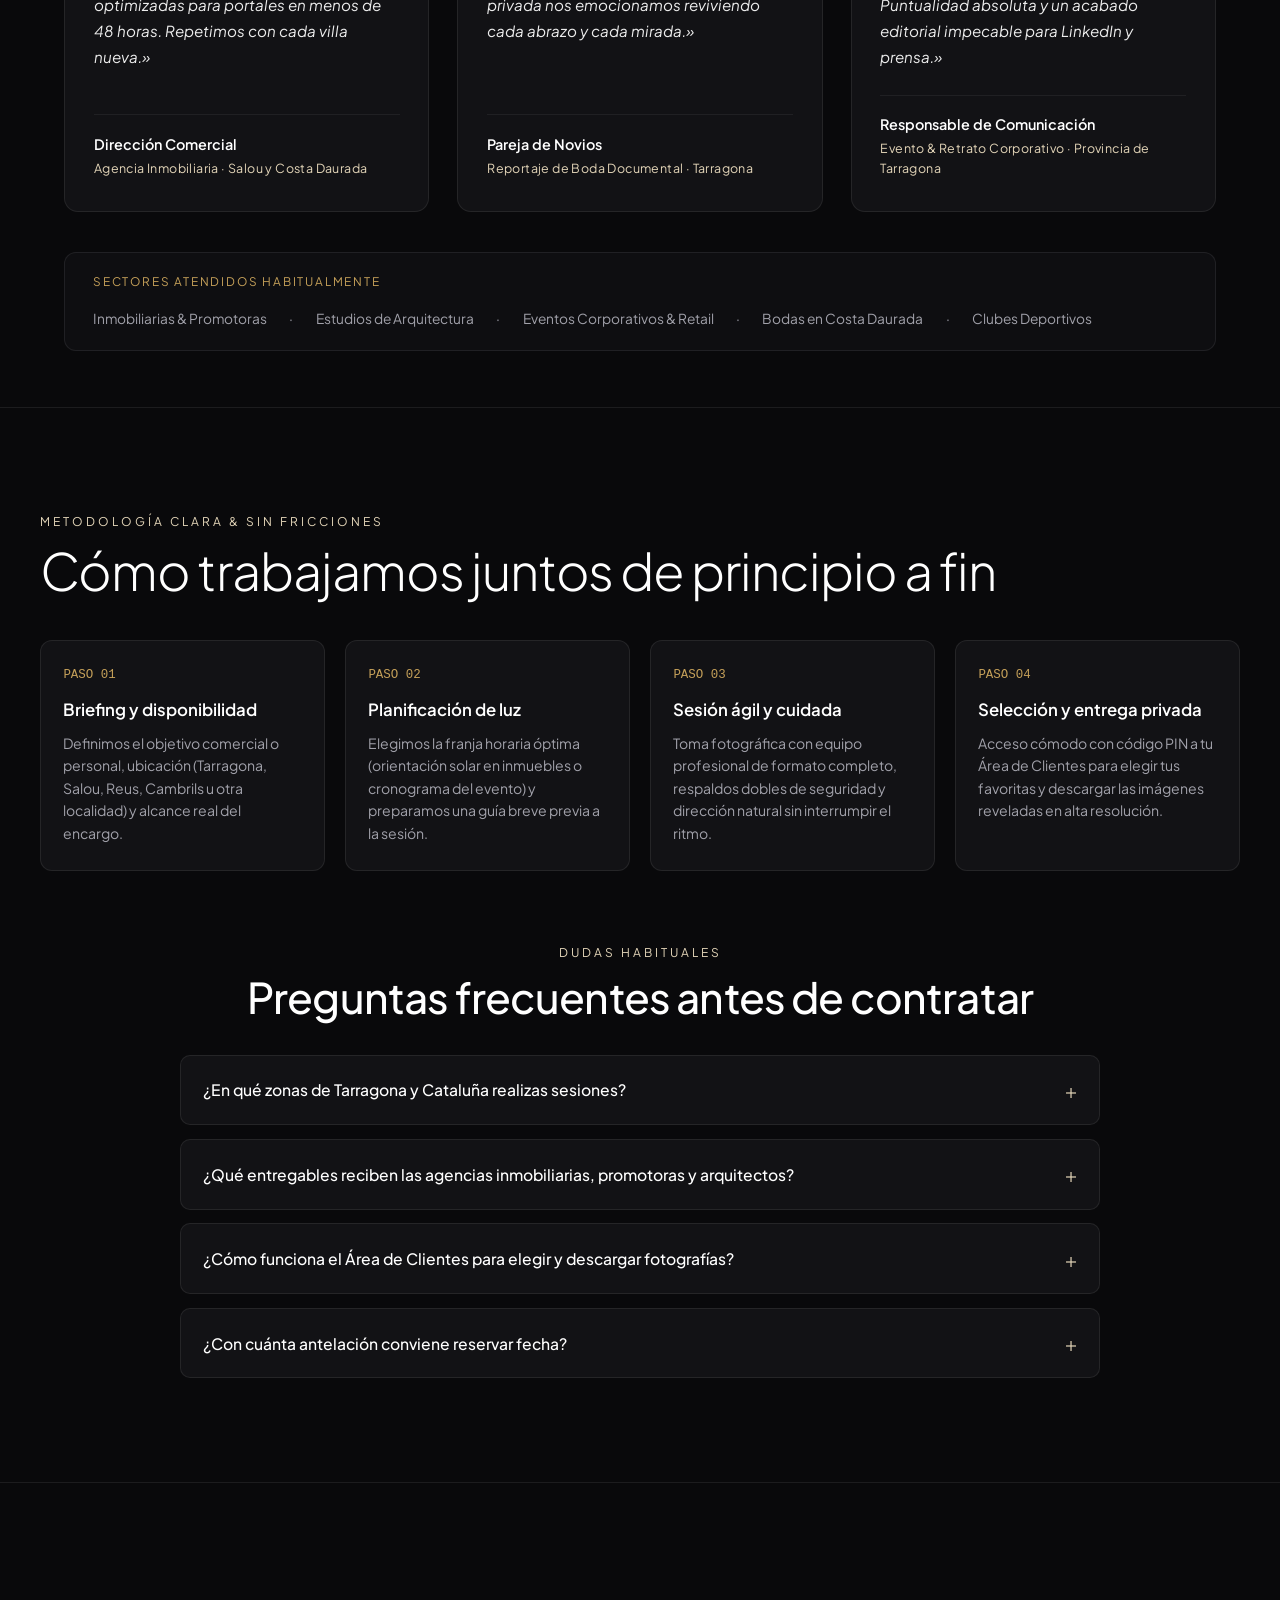
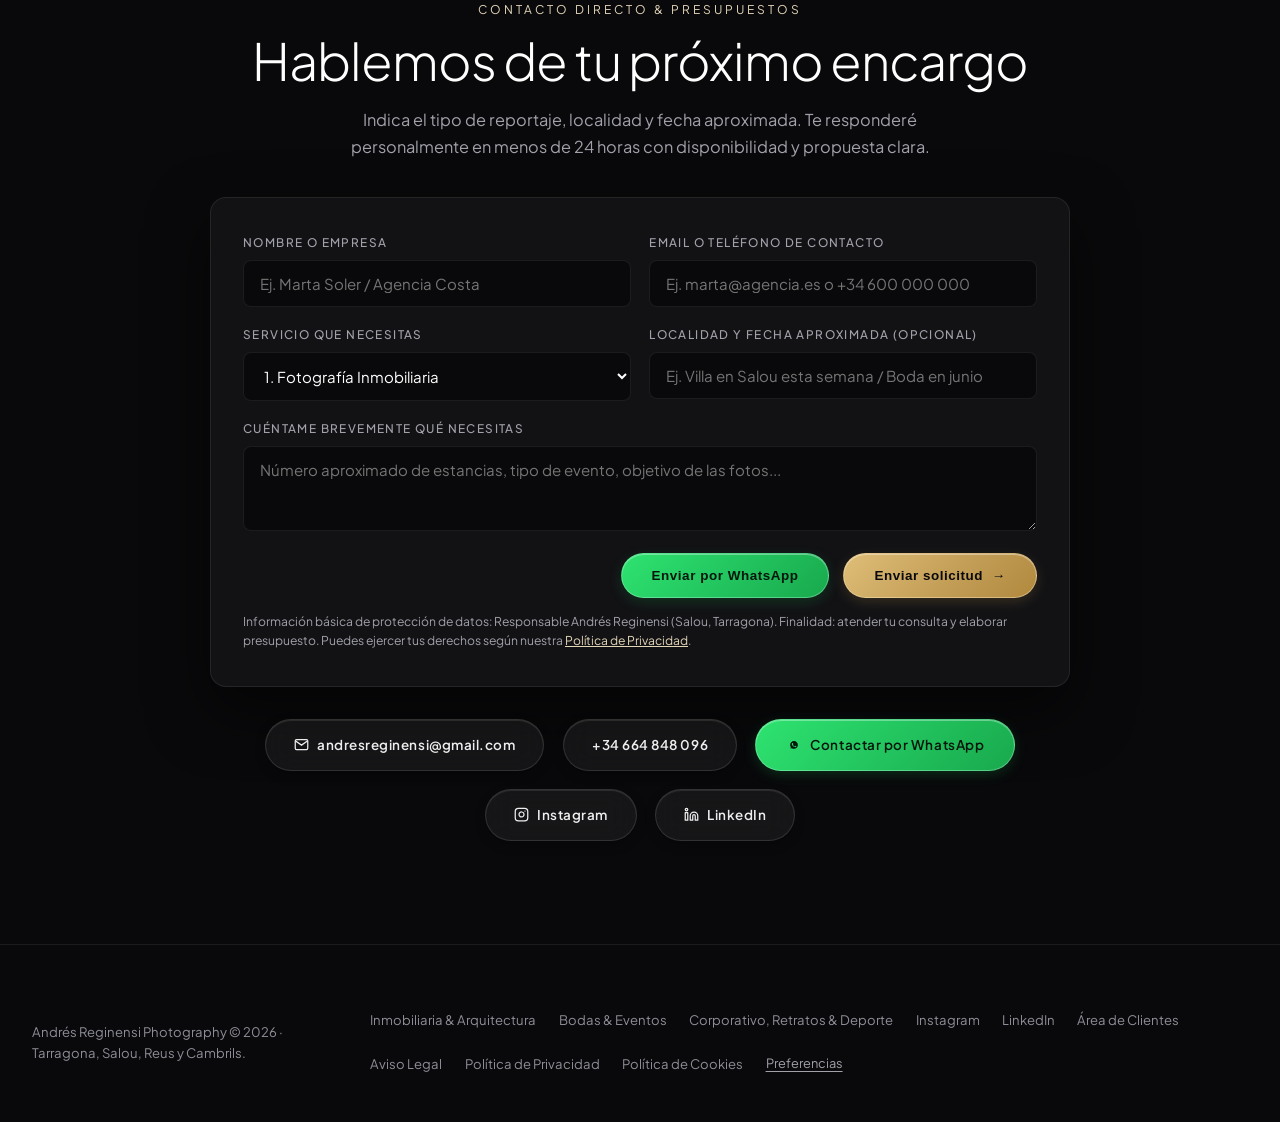
==== commit 170a214a: "feat(p3): add Sports spotlight, client testimonials section, <=155 meta descriptions and cache v30" ====
--- a/index.html
+++ b/index.html
@@ -3,7 +3,7 @@
 <head>
   <meta charset="UTF-8">
   <meta name="viewport" content="width=device-width, initial-scale=1.0">
-  <meta name="description" content="Fotógrafo profesional en Tarragona, Salou, Reus y Cambrils. Fotografía inmobiliaria, arquitectura, bodas, retratos y eventos corporativos. Pide presupuesto.">
+  <meta name="description" content="Fotógrafo profesional en Tarragona, Salou, Reus y Cambrils. Fotografía inmobiliaria, arquitectura, bodas, retratos y empresas. Solicita presupuesto.">
   <title>Fotógrafo en Tarragona y Costa Daurada | Andrés Reginensi</title>
   <link rel="icon" type="image/svg+xml" href="/favicon.svg">
   <link rel="icon" type="image/png" sizes="32x32" href="/favicon-32x32.png">
@@ -145,8 +145,8 @@
   <link rel="preconnect" href="https://fonts.gstatic.com" crossorigin>
   <link href="https://fonts.googleapis.com/css2?family=Inter:wght@300;400;500;600&family=Plus+Jakarta+Sans:ital,wght@0,300;0,400;0,500;0,600;0,700;1,300;1,400&display=swap" rel="stylesheet">
 
-  <link rel="stylesheet" href="assets/css/main.css?v=29">
-  <link rel="stylesheet" href="assets/css/cookies.css?v=29">
+  <link rel="stylesheet" href="assets/css/main.css?v=30">
+  <link rel="stylesheet" href="assets/css/cookies.css?v=30">
 </head>
 <body>
   <a href="#contenido-principal" class="skip-link">Saltar al contenido principal</a>
@@ -799,6 +799,65 @@
       </div>
     </section>
 
+    <!-- SECCIÓN 5: FOTOGRAFÍA DEPORTIVA & ACCIÓN (BLOQUE DESTACADO) -->
+    <section id="deporte" class="discipline-section">
+      <div class="discipline-header reveal">
+        <div>
+          <span class="discipline-index">05 / Deporte, Motor &amp; Competición</span>
+          <h2 class="discipline-title">Fotografía Deportiva y de Acción</h2>
+          <span class="discipline-price-badge">Cobertura de torneos, clubes y entrenamientos desde <strong>120€</strong></span>
+        </div>
+        <p class="discipline-intro">
+          Congelamos el gesto decisivo con teleobjetivos luminosos, ráfaga de alta velocidad y entrega ágil pensada para comunicación de clubes, patrocinadores y deportistas en Tarragona y Costa Daurada.
+        </p>
+      </div>
+
+      <div class="sports-spotlight-card reveal">
+        <div>
+          <span class="sports-status-pill">
+            <span class="sports-status-dot" aria-hidden="true"></span>
+            Agenda abierta · Temporada deportiva 2026–2027
+          </span>
+          <h3 class="seo-intro-title" style="font-size: clamp(1.35rem, 2.3vw, 1.8rem); margin-bottom: 0.75rem;">
+            Cobertura editorial y de alto rendimiento para clubes y competiciones
+          </h3>
+          <p style="font-size: 0.94rem; color: var(--text-muted); line-height: 1.7;">
+            Disponible para torneos locales y autonómicos, deportes ecuestres, vela y náutica en Costa Daurada, pádel, motor, running y jornadas de club. Trabajamos con entrega prioritaria el mismo día para redes y prensa.
+          </p>
+          <ul class="sports-specs-list">
+            <li>Teleobjetivos f/2.8 y enfoque continuo de alta velocidad</li>
+            <li>Selección rápida el mismo día para redes sociales y medios</li>
+            <li>Galería privada protegida con PIN para participantes</li>
+            <li>Tarifas adaptadas a evento puntual o temporada completa</li>
+          </ul>
+          <div class="hero-cta-row">
+            <a href="#contacto" class="btn-primary-gold" data-select-service="Fotografía Deportiva y de Acción">
+              Reservar cobertura deportiva <span class="btn-arrow" aria-hidden="true">&rarr;</span>
+            </a>
+            <a href="https://wa.me/34664848096?text=Hola%20Andr%C3%A9s,%20me%20interesa%20una%20cobertura%20de%20fotograf%C3%ADa%20deportiva" target="_blank" rel="noopener" class="btn-whatsapp-action">
+              Consultar disponibilidad
+            </a>
+          </div>
+        </div>
+
+        <div class="sports-slot-frame">
+          <div class="sports-slot-icon" aria-hidden="true">
+            <svg width="24" height="24" viewBox="0 0 24 24" fill="none" stroke="currentColor" stroke-width="1.8" stroke-linecap="round" stroke-linejoin="round">
+              <path d="M23 19a2 2 0 0 1-2 2H3a2 2 0 0 1-2-2V8a2 2 0 0 1 2-2h4l2-3h6l2 3h4a2 2 0 0 1 2 2z"></path>
+              <circle cx="12" cy="13" r="4"></circle>
+            </svg>
+          </div>
+          <h4 class="sports-slot-title">Próxima galería deportiva en edición</h4>
+          <p class="sports-slot-desc">
+            Estamos preparando la nueva selección de reportajes deportivos de esta temporada. ¿Organizas un campeonato o entrenamiento especial? Escríbenos y pide muestras privadas.
+          </p>
+          <a href="fotografia-corporativa-retratos-tarragona.html#deportiva-accion" class="seo-card-link" style="margin-top: 0.25rem;">
+            Ver detalles de cobertura <span class="btn-arrow" aria-hidden="true">&rarr;</span>
+          </a>
+        </div>
+      </div>
+    </section>
+
     <!-- MANIFIESTO / SOBRE MÍ -->
     <section id="sobre-mi" class="manifesto-section">
       <div class="manifesto-container">
@@ -843,6 +902,70 @@
               LinkedIn
             </a>
           </div>
+        </div>
+      </div>
+    </section>
+
+    <!-- PRUEBA SOCIAL & RESEÑAS DE CLIENTES -->
+    <section id="resenas" class="testimonials-section">
+      <div class="testimonials-header reveal">
+        <span class="discipline-index">Confianza &amp; Opiniones de Clientes</span>
+        <h2 class="discipline-title">Lo que valoran agencias, empresas y parejas</h2>
+      </div>
+
+      <div class="testimonials-grid reveal">
+        <article class="testimonial-card">
+          <div>
+            <div class="testimonial-stars" aria-label="Valoración 5 de 5 estrellas">★★★★★</div>
+            <p class="testimonial-quote">
+              «La diferencia en nuestros anuncios fue inmediata. Cuidó cada vertical, la luz de las terrazas y nos entregó las fotos optimizadas para portales en menos de 48 horas. Repetimos con cada villa nueva.»
+            </p>
+          </div>
+          <div class="testimonial-author">
+            <span class="testimonial-name">Dirección Comercial</span>
+            <span class="testimonial-role">Agencia Inmobiliaria · Salou y Costa Daurada</span>
+          </div>
+        </article>
+
+        <article class="testimonial-card">
+          <div>
+            <div class="testimonial-stars" aria-label="Valoración 5 de 5 estrellas">★★★★★</div>
+            <p class="testimonial-quote">
+              «Buscábamos un fotógrafo que pasara desapercibido y captara la emoción real sin posados forzados. Al abrir la galería privada nos emocionamos reviviendo cada abrazo y cada mirada.»
+            </p>
+          </div>
+          <div class="testimonial-author">
+            <span class="testimonial-name">Pareja de Novios</span>
+            <span class="testimonial-role">Reportaje de Boda Documental · Tarragona</span>
+          </div>
+        </article>
+
+        <article class="testimonial-card">
+          <div>
+            <div class="testimonial-stars" aria-label="Valoración 5 de 5 estrellas">★★★★★</div>
+            <p class="testimonial-quote">
+              «Montó el set de iluminación en nuestras instalaciones y retrató a todo el equipo directivo sin interrumpir la jornada. Puntualidad absoluta y un acabado editorial impecable para LinkedIn y prensa.»
+            </p>
+          </div>
+          <div class="testimonial-author">
+            <span class="testimonial-name">Responsable de Comunicación</span>
+            <span class="testimonial-role">Evento &amp; Retrato Corporativo · Provincia de Tarragona</span>
+          </div>
+        </article>
+      </div>
+
+      <div class="trust-strip reveal">
+        <span class="trust-strip-label">Sectores atendidos habitualmente</span>
+        <div class="trust-strip-items">
+          <span>Inmobiliarias &amp; Promotoras</span>
+          <span>&middot;</span>
+          <span>Estudios de Arquitectura</span>
+          <span>&middot;</span>
+          <span>Eventos Corporativos &amp; Retail</span>
+          <span>&middot;</span>
+          <span>Bodas en Costa Daurada</span>
+          <span>&middot;</span>
+          <span>Clubes Deportivos</span>
         </div>
       </div>
     </section>
@@ -1144,8 +1267,8 @@
     </div>
   </div>
 
-  <script src="assets/js/main.js?v=29" defer></script>
-  <script src="assets/js/cookies.js?v=29" defer></script>
-  <script src="assets/js/analytics-tracker.js?v=29" defer></script>
+  <script src="assets/js/main.js?v=30" defer></script>
+  <script src="assets/js/cookies.js?v=30" defer></script>
+  <script src="assets/js/analytics-tracker.js?v=30" defer></script>
 </body>
 </html>
--- a/assets/css/main.css
+++ b/assets/css/main.css
@@ -2399,6 +2399,232 @@
   .sticky-action-btn span { font-size: 0.72rem; }
 }
 
+/* ==========================================================================
+   BLOQUE DESTACADO: FOTOGRAFÍA DEPORTIVA & ACCIÓN (ESTADO EDITORIAL)
+   ========================================================================== */
+.sports-spotlight-card {
+  display: grid;
+  grid-template-columns: 1.15fr 0.85fr;
+  gap: 2.25rem;
+  align-items: center;
+  background: linear-gradient(135deg, rgba(22, 22, 27, 0.92) 0%, rgba(12, 12, 16, 0.96) 100%);
+  border: 1px solid rgba(197, 160, 89, 0.24);
+  border-radius: 14px;
+  padding: 2.5rem;
+  box-shadow: 0 24px 60px rgba(0, 0, 0, 0.45);
+}
+
+.sports-status-pill {
+  display: inline-flex;
+  align-items: center;
+  gap: 0.5rem;
+  font-size: 0.72rem;
+  letter-spacing: 1.6px;
+  text-transform: uppercase;
+  color: var(--accent-gold);
+  background: rgba(197, 160, 89, 0.1);
+  border: 1px solid rgba(197, 160, 89, 0.3);
+  border-radius: 999px;
+  padding: 0.35rem 0.9rem;
+  margin-bottom: 1.1rem;
+}
+
+.sports-status-dot {
+  width: 7px;
+  height: 7px;
+  border-radius: 50%;
+  background: var(--accent-gold);
+  box-shadow: 0 0 10px rgba(197, 160, 89, 0.8);
+}
+
+.sports-specs-list {
+  list-style: none;
+  padding: 0;
+  margin: 1.35rem 0 1.8rem;
+  display: grid;
+  grid-template-columns: repeat(2, 1fr);
+  gap: 0.75rem 1.25rem;
+}
+
+.sports-specs-list li {
+  font-size: 0.88rem;
+  color: var(--text-muted);
+  display: flex;
+  align-items: flex-start;
+  gap: 0.55rem;
+  line-height: 1.45;
+}
+
+.sports-specs-list li::before {
+  content: "✓";
+  color: var(--accent-gold);
+  font-weight: 600;
+  flex-shrink: 0;
+}
+
+.sports-slot-frame {
+  position: relative;
+  aspect-ratio: 4 / 3;
+  border-radius: 12px;
+  border: 1px dashed rgba(197, 160, 89, 0.4);
+  background: radial-gradient(circle at 30% 25%, rgba(197, 160, 89, 0.11), rgba(10, 10, 14, 0.94) 72%);
+  padding: 2rem;
+  display: flex;
+  flex-direction: column;
+  align-items: center;
+  justify-content: center;
+  text-align: center;
+  gap: 0.85rem;
+}
+
+.sports-slot-icon {
+  width: 54px;
+  height: 54px;
+  border-radius: 50%;
+  background: rgba(197, 160, 89, 0.12);
+  border: 1px solid rgba(197, 160, 89, 0.32);
+  display: flex;
+  align-items: center;
+  justify-content: center;
+  color: var(--accent-gold);
+}
+
+.sports-slot-title {
+  font-family: var(--font-serif);
+  font-size: 1.2rem;
+  font-weight: 400;
+  color: var(--text-pure);
+}
+
+.sports-slot-desc {
+  font-size: 0.86rem;
+  color: var(--text-muted);
+  line-height: 1.6;
+  max-width: 320px;
+}
+
+/* ==========================================================================
+   SECCIÓN DE PRUEBA SOCIAL / RESEÑAS DE CLIENTES
+   ========================================================================== */
+.testimonials-section {
+  max-width: 1380px;
+  margin: 0 auto;
+  padding: 5.5rem clamp(1.5rem, 5vw, 4rem) 3.5rem;
+}
+
+.testimonials-header {
+  text-align: center;
+  max-width: 720px;
+  margin: 0 auto 3rem;
+}
+
+.testimonials-grid {
+  display: grid;
+  grid-template-columns: repeat(3, 1fr);
+  gap: 1.75rem;
+}
+
+.testimonial-card {
+  background: var(--bg-surface);
+  border: 1px solid var(--border-hairline);
+  border-radius: 14px;
+  padding: 2rem 1.8rem;
+  display: flex;
+  flex-direction: column;
+  justify-content: space-between;
+  gap: 1.5rem;
+  transition: border-color 0.3s ease, transform 0.3s var(--ease-smooth);
+}
+
+.testimonial-card:hover {
+  border-color: rgba(197, 160, 89, 0.35);
+  transform: translateY(-3px);
+}
+
+.testimonial-stars {
+  color: var(--accent-gold);
+  font-size: 0.92rem;
+  letter-spacing: 3px;
+  margin-bottom: 0.85rem;
+}
+
+.testimonial-quote {
+  font-size: 0.95rem;
+  line-height: 1.72;
+  color: var(--text-primary);
+  font-style: italic;
+}
+
+.testimonial-author {
+  padding-top: 1.1rem;
+  border-top: 1px solid rgba(255, 255, 255, 0.06);
+  display: flex;
+  flex-direction: column;
+  gap: 0.2rem;
+}
+
+.testimonial-name {
+  font-size: 0.9rem;
+  font-weight: 600;
+  color: var(--text-pure);
+}
+
+.testimonial-role {
+  font-size: 0.78rem;
+  color: var(--accent-warm);
+  letter-spacing: 0.4px;
+}
+
+.trust-strip {
+  margin-top: 2.5rem;
+  padding: 1.25rem 1.75rem;
+  background: rgba(18, 18, 22, 0.65);
+  border: 1px solid var(--border-hairline);
+  border-radius: 12px;
+  display: flex;
+  align-items: center;
+  justify-content: space-between;
+  flex-wrap: wrap;
+  gap: 1rem 1.5rem;
+}
+
+.trust-strip-label {
+  font-size: 0.74rem;
+  text-transform: uppercase;
+  letter-spacing: 1.8px;
+  color: var(--accent-gold);
+}
+
+.trust-strip-items {
+  display: flex;
+  flex-wrap: wrap;
+  gap: 0.65rem 1.4rem;
+  font-size: 0.86rem;
+  color: var(--text-muted);
+}
+
+@media (max-width: 1024px) {
+  .sports-spotlight-card,
+  .testimonials-grid {
+    grid-template-columns: 1fr;
+  }
+}
+
+@media (max-width: 768px) {
+  .sports-spotlight-card {
+    padding: 1.65rem 1.35rem;
+  }
+
+  .sports-specs-list {
+    grid-template-columns: 1fr;
+  }
+
+  .testimonials-section {
+    padding-left: max(22px, env(safe-area-inset-left), 5.5vw);
+    padding-right: max(22px, env(safe-area-inset-right), 5.5vw);
+  }
+}
+
 /* Respeto estricto a la preferencia de movimiento reducido del sistema operativo */
 @media (prefers-reduced-motion: reduce) {
   html {
